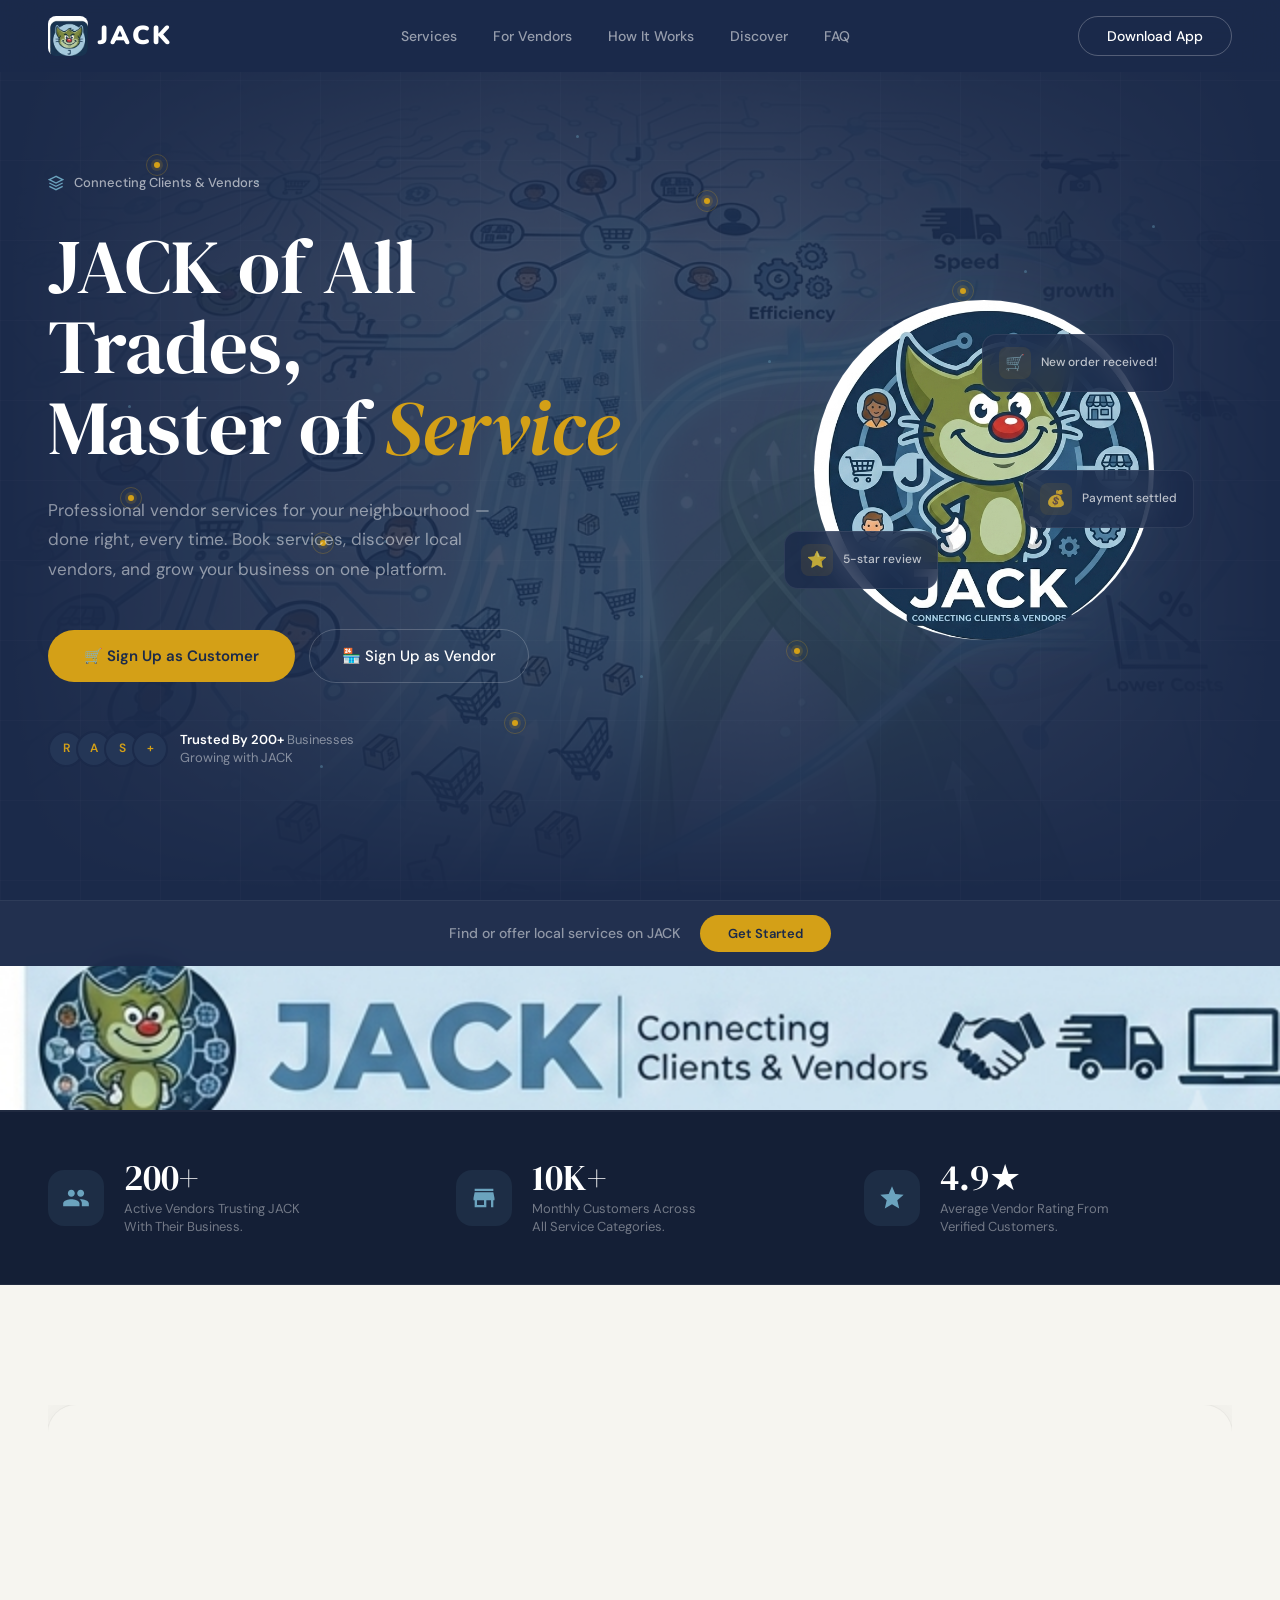
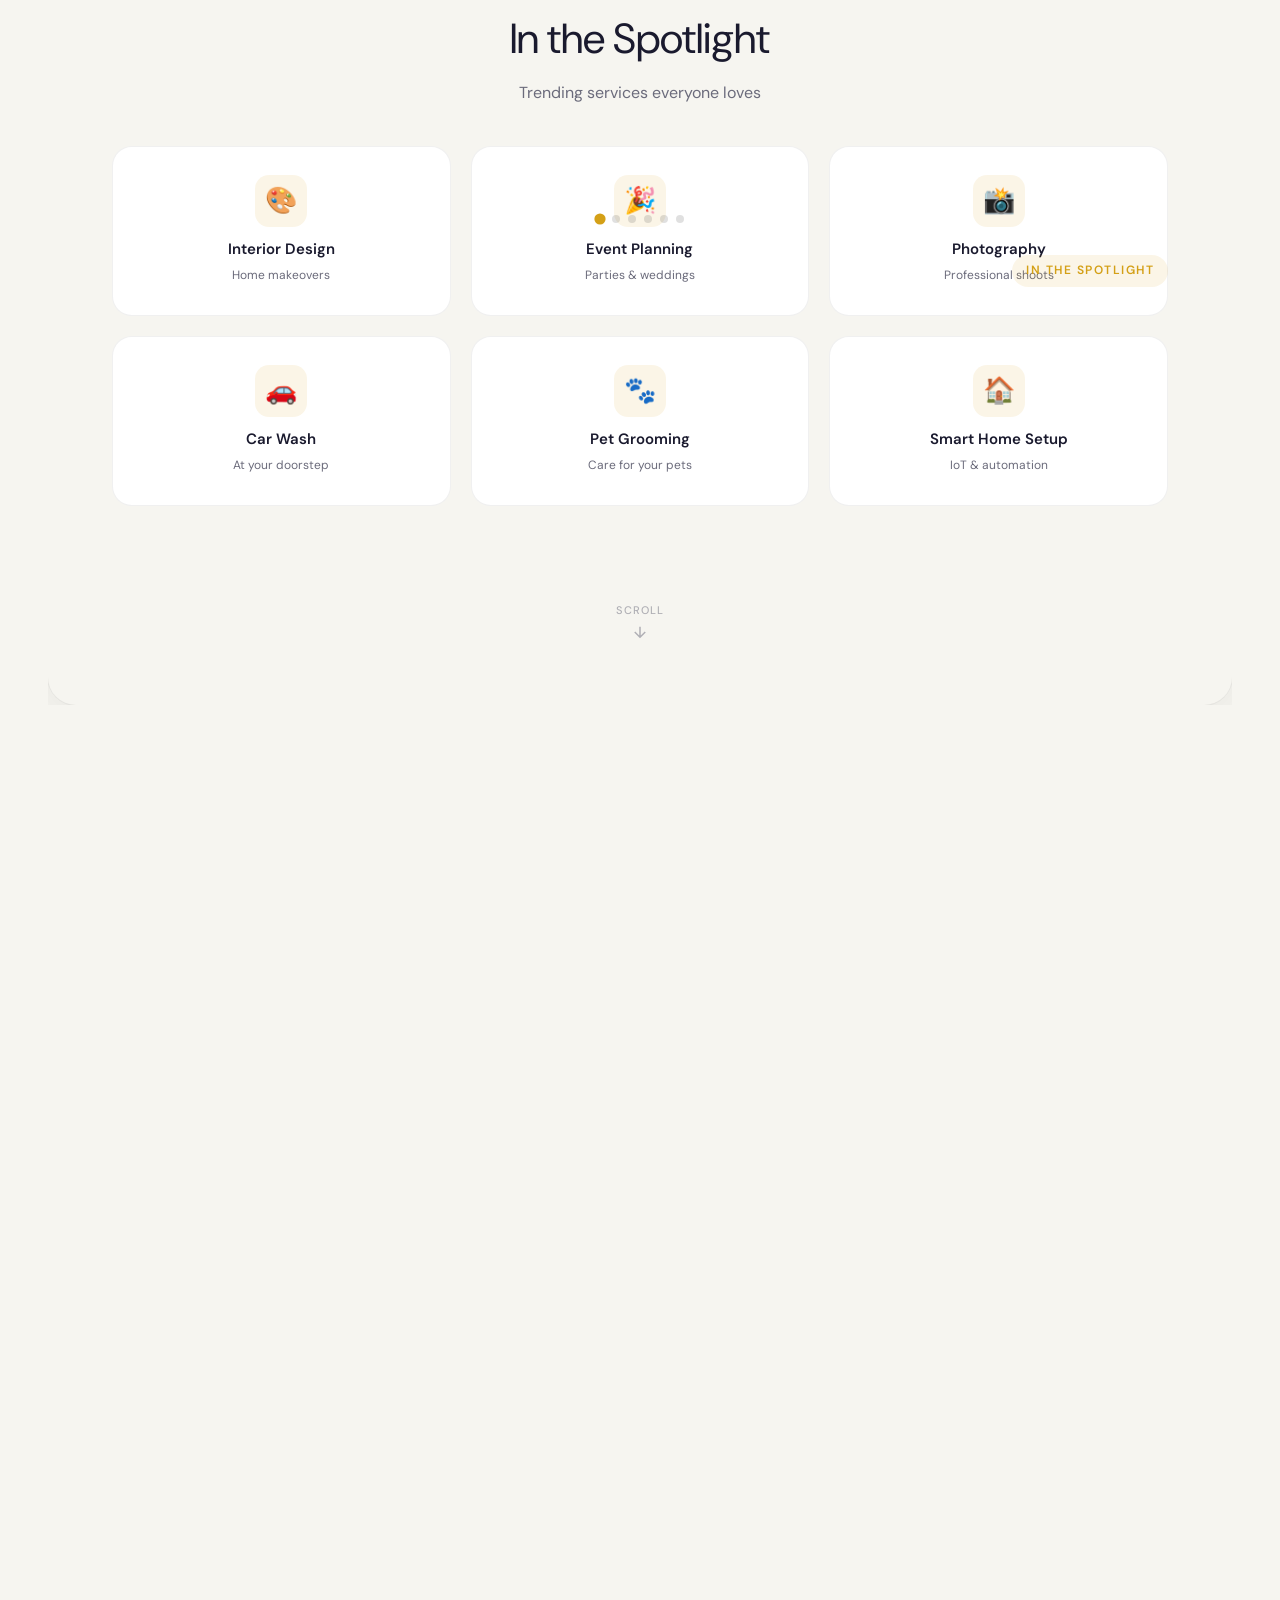
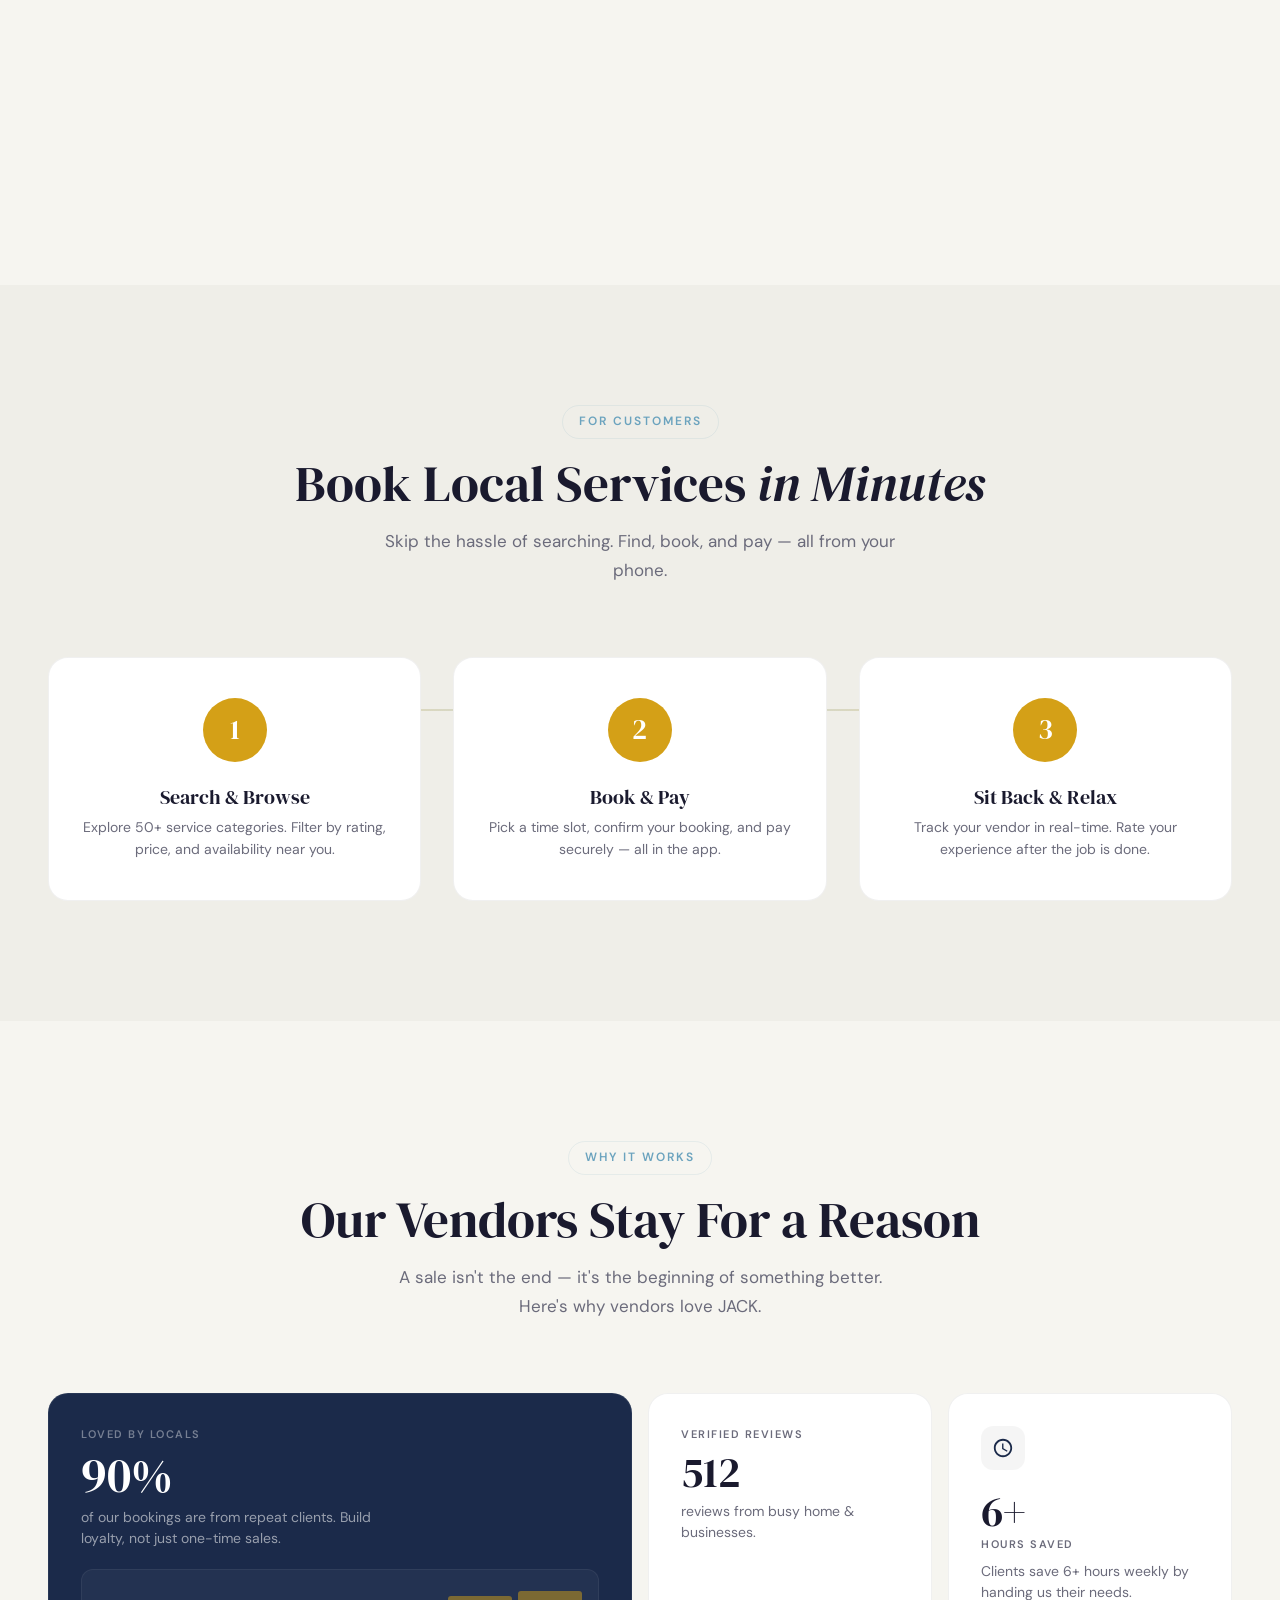
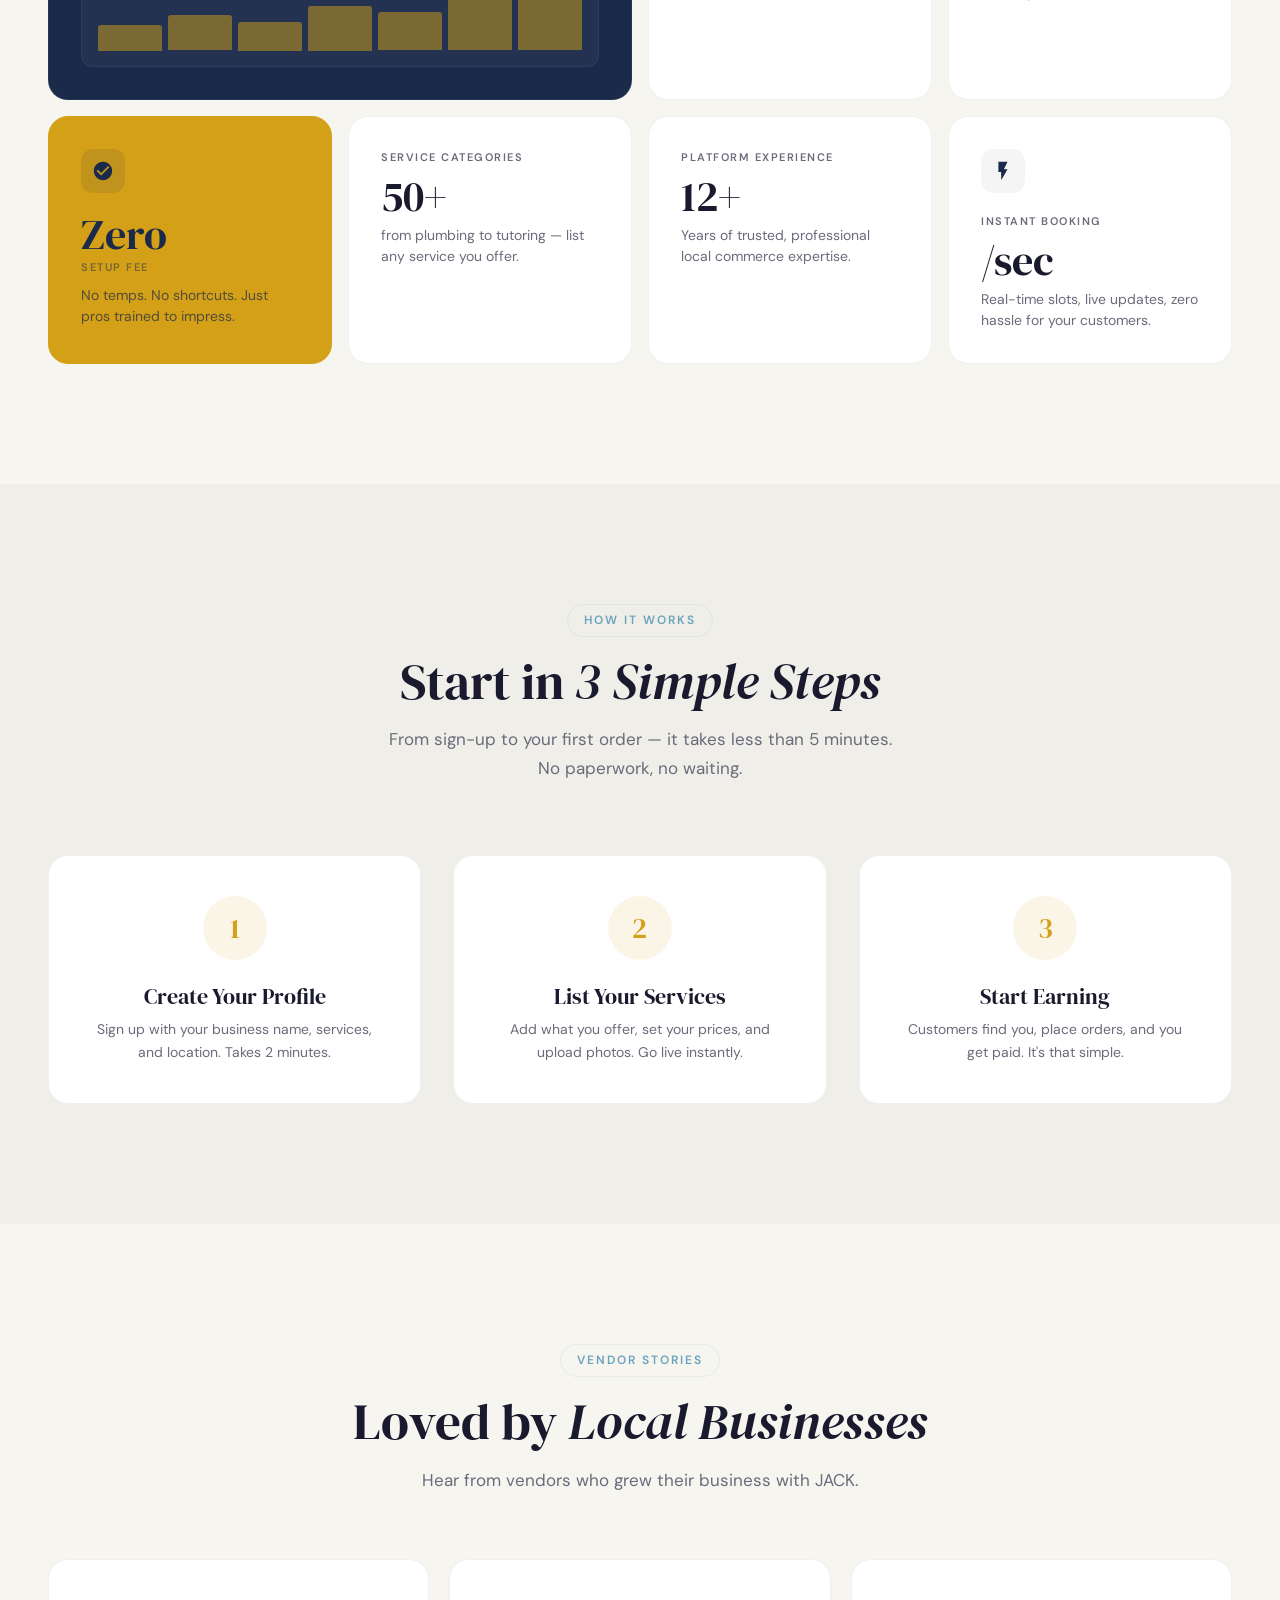
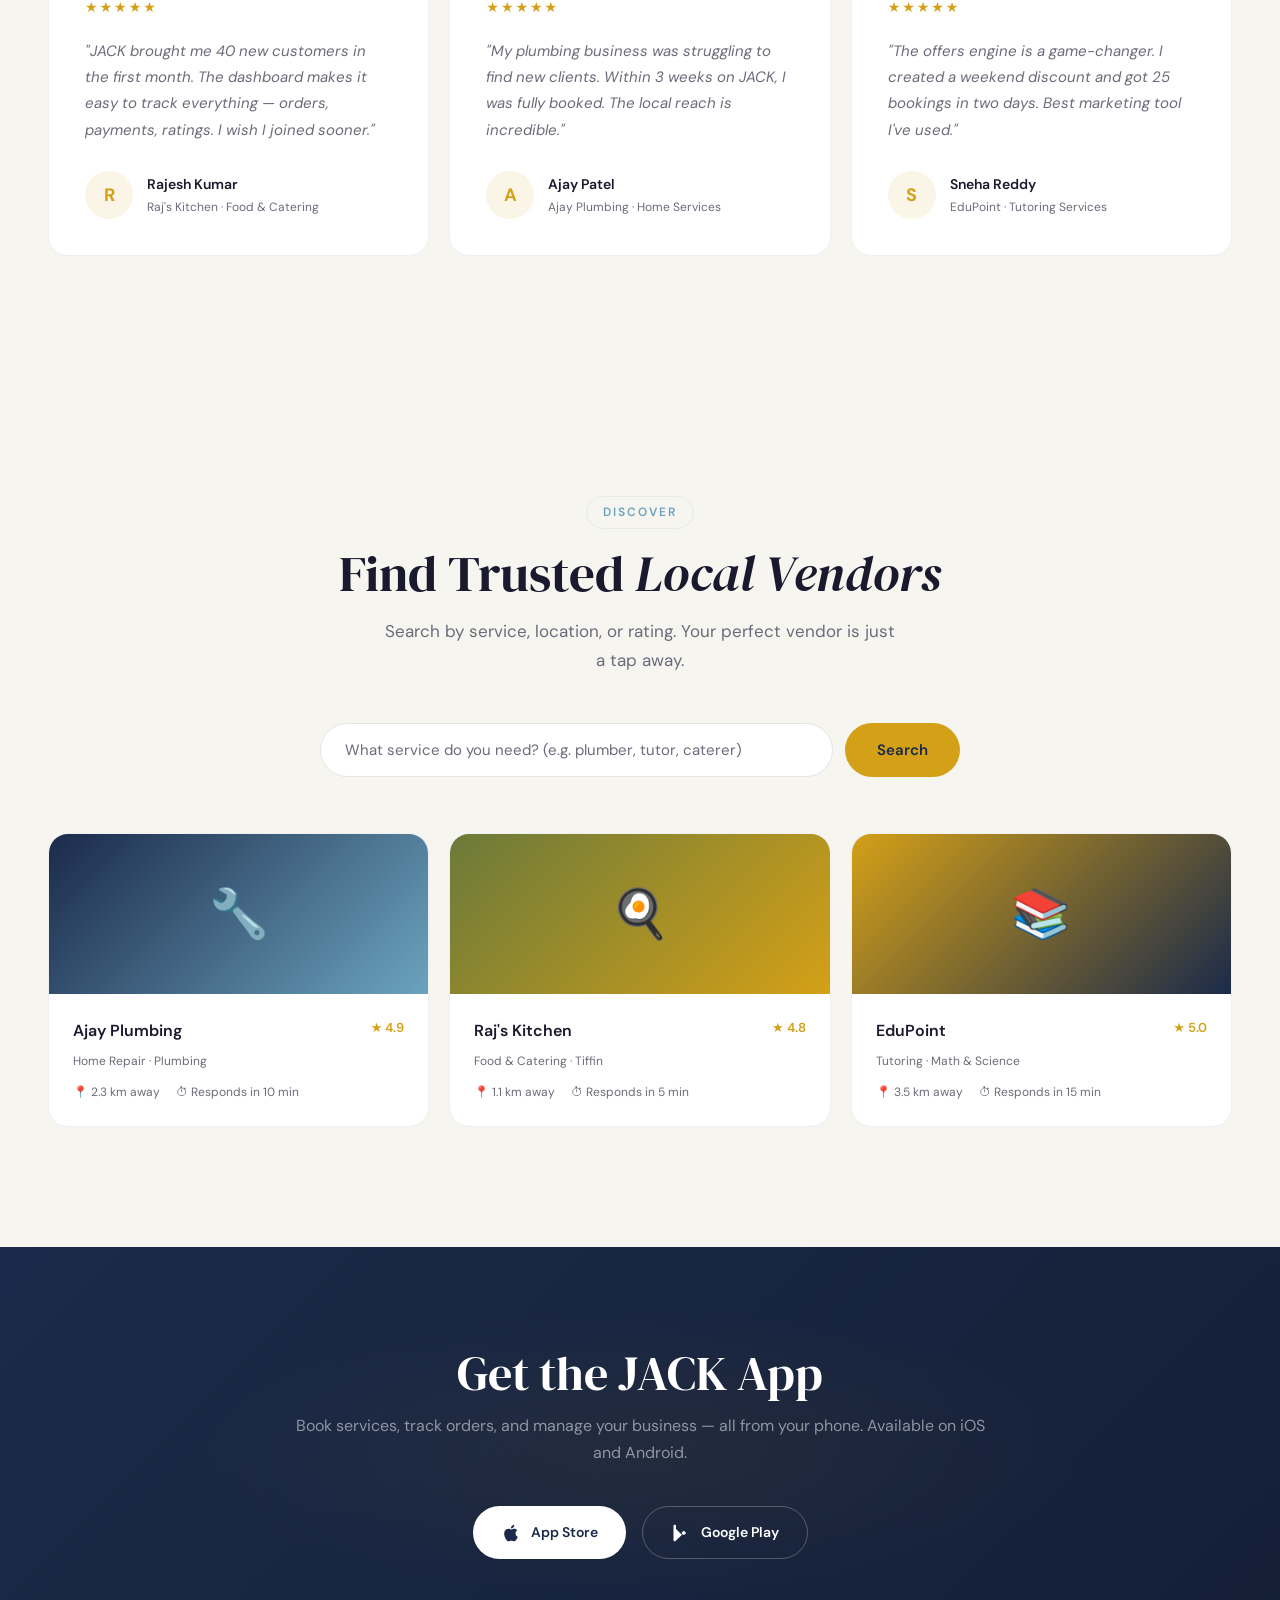
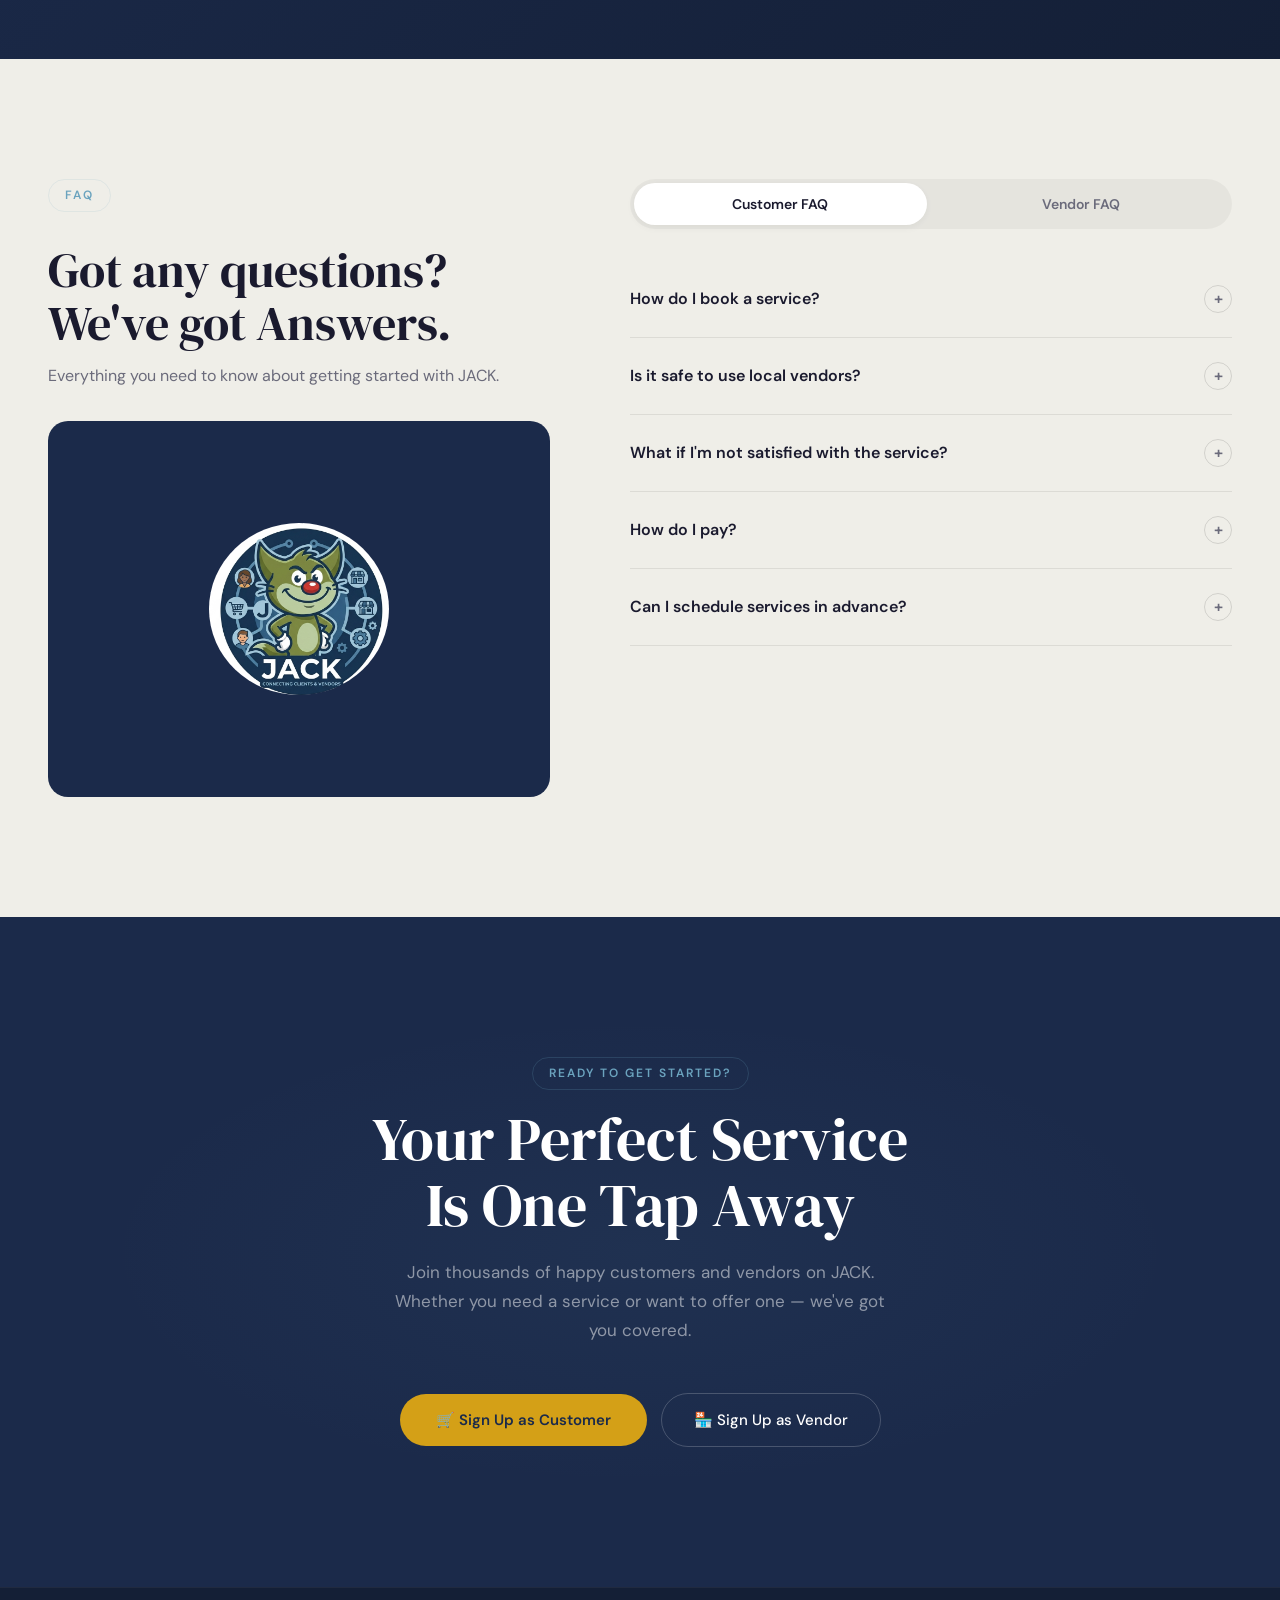
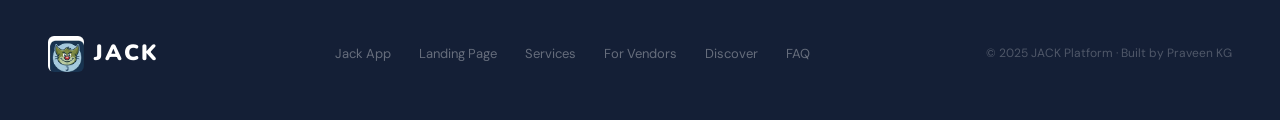
==== index.html @ 80b2006c "Services: inset card look with rounded corners and side margins - Sticky container inset with 64px s" ====
<!DOCTYPE html>
<html lang="en">
<head>
<meta charset="UTF-8">
<meta name="viewport" content="width=device-width, initial-scale=1.0">
<title>JACK — Connecting Clients & Vendors</title>
<link rel="icon" type="image/png" href="logo.png">
<meta name="description" content="Find trusted local vendors or grow your business on JACK. 50+ service categories, instant booking, and daily payouts — all from one platform.">
<link rel="preconnect" href="https://fonts.googleapis.com">
<link rel="preconnect" href="https://fonts.gstatic.com" crossorigin>
<link href="https://fonts.googleapis.com/css2?family=DM+Serif+Display:ital@0;1&family=DM+Sans:ital,wght@0,400;0,500;0,600;0,700&family=Nunito:wght@700;800;900&display=swap" rel="stylesheet">
<style>
*,*::before,*::after{margin:0;padding:0;box-sizing:border-box}

:root{
  --navy:#1B2A4A;--navy-light:#243656;--navy-dark:#141f36;
  --accent:#d4a017;--accent-hover:#c49312;--accent-dim:rgba(212,160,23,.1);
  --sky:#6BA3BE;--sky-dim:rgba(107,163,190,.12);
  --olive:#6b7a3a;
  --light:#f6f5f0;--light2:#efeee8;
  --text:#1a1a2e;--text-light:#6b6b7b;--text-white:#f0ede6;
  --white:#ffffff;
  --radius:20px;--radius-sm:12px;--radius-xs:8px;
}

html{scroll-behavior:smooth}

body{
  background:var(--light);color:var(--text);
  font-family:'DM Sans',system-ui,sans-serif;
  line-height:1.6;-webkit-font-smoothing:antialiased;
  overflow-x:hidden;
}

h1,h2,h3,h4{font-family:'DM Serif Display',serif;font-weight:400;line-height:1.1}

a{color:inherit;text-decoration:none}

/* ── NAV ── */
nav{
  position:fixed;top:0;left:0;right:0;z-index:100;height:72px;
  display:flex;align-items:center;justify-content:space-between;
  padding:0 48px;
  background:rgba(27,42,74,.95);backdrop-filter:blur(20px);
  transition:background .3s;
}

.nav-logo{
  display:flex;align-items:center;gap:10px;
}
.nav-logo img{height:40px;width:auto;border-radius:8px}
.nav-logo-text{
  font-family:'Nunito',sans-serif;font-size:26px;font-weight:900;
  color:var(--white);letter-spacing:2px;
}

.nav-links{display:flex;gap:36px;align-items:center}
.nav-links a{font-size:14px;font-weight:500;color:rgba(255,255,255,.55);transition:color .2s}
.nav-links a:hover{color:var(--white)}

.nav-cta{
  background:transparent;color:var(--white);font-family:'DM Sans',sans-serif;
  font-size:14px;font-weight:500;padding:10px 28px;
  border:1.5px solid rgba(255,255,255,.25);border-radius:999px;cursor:pointer;
  transition:border-color .2s,color .2s;
}
.nav-cta:hover{border-color:var(--white)}

/* ── HERO ── */
.hero{
  min-height:100vh;display:flex;align-items:center;
  padding:140px 48px 100px;position:relative;overflow:hidden;
  background:var(--navy);
}

.hero-bg{
  position:absolute;inset:0;
  background:url('background.png') center/cover no-repeat;
  opacity:.18;
  animation:heroZoom 20s ease-in-out infinite alternate;
}

.hero-bg::after{
  content:'';position:absolute;inset:0;
  background:
    linear-gradient(180deg,var(--navy) 0%,transparent 30%,transparent 70%,var(--navy) 100%),
    linear-gradient(90deg,var(--navy) 0%,transparent 40%,transparent 60%,var(--navy) 100%);
}

.hero-grid{
  position:absolute;inset:0;
  background-image:
    linear-gradient(rgba(255,255,255,.015) 1px,transparent 1px),
    linear-gradient(90deg,rgba(255,255,255,.015) 1px,transparent 1px);
  background-size:80px 80px;pointer-events:none;
}

/* live activity */
.hero-live{position:absolute;inset:0;pointer-events:none;z-index:1;overflow:hidden}

.live-dot{
  position:absolute;width:6px;height:6px;border-radius:50%;
  background:var(--accent);
  box-shadow:0 0 0 3px rgba(212,160,23,.15),0 0 12px rgba(212,160,23,.3);
  animation:pulseDot 3s ease-in-out infinite;
}
.live-dot::after{
  content:'';position:absolute;inset:-8px;border-radius:50%;
  border:1px solid rgba(212,160,23,.25);
  animation:rippleDot 2.5s ease-out infinite;
}
.ld1{top:18%;left:12%;animation-delay:0s}
.ld2{top:32%;left:75%;animation-delay:.6s}
.ld3{top:60%;left:25%;animation-delay:1.2s}
.ld4{top:45%;left:88%;animation-delay:1.8s}
.ld5{top:72%;left:62%;animation-delay:.3s}
.ld6{top:22%;left:55%;animation-delay:1.5s}
.ld7{top:80%;left:40%;animation-delay:.9s}
.ld8{top:55%;left:10%;animation-delay:2.1s}

/* glowing circuit lines */
.circuit-line{
  position:absolute;
  height:2px;
  background:linear-gradient(90deg,transparent,var(--sky),transparent);
  opacity:0;
  animation:circuitPulse 4s ease-in-out infinite;
}
.cl1{top:25%;left:5%;width:120px;animation-delay:0s;transform:rotate(15deg)}
.cl2{top:50%;left:15%;width:180px;animation-delay:1s;transform:rotate(-8deg)}
.cl3{top:70%;left:8%;width:100px;animation-delay:2s;transform:rotate(5deg)}
.cl4{top:35%;right:10%;width:150px;animation-delay:1.5s;transform:rotate(-12deg)}
.cl5{top:65%;right:5%;width:130px;animation-delay:2.5s;transform:rotate(10deg)}
.cl6{top:80%;right:15%;width:110px;animation-delay:0.5s;transform:rotate(-5deg)}

/* floating particles */
.particle{
  position:absolute;width:3px;height:3px;border-radius:50%;
  background:rgba(107,163,190,.4);
  animation:floatParticle 8s ease-in-out infinite;
}
.pp1{top:20%;left:20%;animation-delay:0s}
.pp2{top:40%;left:60%;animation-delay:1s}
.pp3{top:60%;left:30%;animation-delay:2s}
.pp4{top:30%;left:80%;animation-delay:3s}
.pp5{top:75%;left:50%;animation-delay:4s}
.pp6{top:15%;left:45%;animation-delay:1.5s}
.pp7{top:55%;left:70%;animation-delay:2.5s}
.pp8{top:85%;left:25%;animation-delay:3.5s}
.pp9{top:45%;left:10%;animation-delay:0.5s}
.pp10{top:25%;left:90%;animation-delay:4.5s}

.hero-inner{
  max-width:1280px;margin:0 auto;width:100%;
  display:grid;grid-template-columns:1.1fr .9fr;gap:80px;align-items:center;
  position:relative;z-index:2;
}

.hero-badge{
  display:inline-flex;align-items:center;gap:10px;
  font-size:13px;font-weight:500;color:rgba(255,255,255,.6);
  margin-bottom:32px;
  opacity:0;transform:translateY(16px);
  animation:fadeUp .5s .15s forwards;
}
.hero-badge svg{width:16px;height:16px;color:var(--sky)}

.hero-title{
  font-size:clamp(48px,6vw,80px);font-weight:400;
  line-height:1.05;color:var(--white);
  opacity:0;transform:translateY(24px);
  animation:fadeUp .6s .3s forwards;
}
.hero-title em{font-style:italic;color:var(--accent)}

.hero-sub{
  font-size:17px;color:rgba(255,255,255,.5);max-width:460px;
  margin-top:28px;line-height:1.75;
  opacity:0;transform:translateY(20px);
  animation:fadeUp .5s .5s forwards;
}

.hero-actions{
  display:flex;gap:14px;margin-top:44px;align-items:center;flex-wrap:wrap;
  opacity:0;transform:translateY(16px);
  animation:fadeUp .5s .65s forwards;
}

.btn-primary{
  background:var(--accent);color:var(--navy);font-family:'DM Sans',sans-serif;
  font-size:15px;font-weight:600;padding:16px 36px;
  border:none;border-radius:999px;cursor:pointer;
  transition:background .2s,transform .15s,box-shadow .2s;
}
.btn-primary:hover{background:var(--accent-hover);transform:translateY(-2px);box-shadow:0 8px 32px rgba(212,160,23,.3)}

.btn-secondary{
  background:transparent;color:var(--white);font-family:'DM Sans',sans-serif;
  font-size:15px;font-weight:500;padding:16px 32px;
  border:1.5px solid rgba(255,255,255,.2);border-radius:999px;cursor:pointer;
  transition:border-color .2s;
}
.btn-secondary:hover{border-color:rgba(255,255,255,.5)}

.hero-trust{
  display:flex;align-items:center;gap:12px;margin-top:48px;
  opacity:0;animation:fadeUp .5s .8s forwards;
}
.hero-trust-avatars{display:flex}
.hero-trust-avatar{
  width:36px;height:36px;border-radius:50%;
  background:var(--navy-light);border:2px solid var(--navy);
  display:flex;align-items:center;justify-content:center;
  font-size:12px;font-weight:600;color:var(--accent);
  margin-left:-8px;
}
.hero-trust-avatar:first-child{margin-left:0}
.hero-trust-text{font-size:13px;color:rgba(255,255,255,.45);line-height:1.4}
.hero-trust-text strong{color:var(--white);font-weight:600}

/* hero right — mascot */
.hero-visual{position:relative;display:flex;justify-content:center}

.mascot-wrap{
  position:relative;
  opacity:0;transform:translateX(32px) scale(.96);
  animation:fadeRight .7s .4s forwards;
}

.mascot-badge{
  width:340px;height:340px;border-radius:50%;
  overflow:hidden;
  display:flex;align-items:center;justify-content:center;
  position:relative;
  box-shadow:0 0 80px rgba(107,163,190,.1),0 0 0 1px rgba(255,255,255,.03);
}
.mascot-badge img{width:100%;height:100%;object-fit:cover}

.mascot-badge::before{
  content:'';position:absolute;inset:-16px;border-radius:50%;
  border:1px solid rgba(107,163,190,.1);
}
.mascot-badge::after{
  content:'';position:absolute;inset:-32px;border-radius:50%;
  border:1px solid rgba(107,163,190,.05);
}

.mascot-float{
  position:absolute;
  background:rgba(27,42,74,.8);backdrop-filter:blur(12px);
  border:1px solid rgba(255,255,255,.08);border-radius:14px;
  padding:12px 16px;display:flex;align-items:center;gap:10px;
  font-size:12px;font-weight:500;color:rgba(255,255,255,.7);
  white-space:nowrap;
  animation:floatBadge 4s ease-in-out infinite;
}
.mascot-float .mf-icon{
  width:32px;height:32px;border-radius:8px;
  background:var(--accent-dim);display:flex;align-items:center;justify-content:center;
  font-size:16px;flex-shrink:0;
}
.mf1{top:10%;right:-20px;animation-delay:0s}
.mf2{bottom:15%;left:-30px;animation-delay:1.5s}
.mf3{top:50%;right:-40px;animation-delay:3s}

/* ── STATS BAR ── */
.stats-bar{
  background:var(--navy-dark);border-top:1px solid rgba(255,255,255,.05);
  border-bottom:1px solid rgba(255,255,255,.05);
  padding:48px 48px;
}
.stats-bar-inner{
  max-width:1280px;margin:0 auto;
  display:grid;grid-template-columns:repeat(3,1fr);gap:40px;
}
.stats-item{display:flex;align-items:center;gap:20px}
.stats-icon{
  width:56px;height:56px;border-radius:16px;
  background:rgba(107,163,190,.1);
  display:flex;align-items:center;justify-content:center;
  flex-shrink:0;
}
.stats-icon svg{width:28px;height:28px;fill:var(--sky)}
.stats-val{font-family:'DM Serif Display',serif;font-size:36px;color:var(--white);line-height:1}
.stats-lbl{font-size:13px;color:rgba(255,255,255,.4);margin-top:4px;max-width:180px;line-height:1.4}

/* ── SECTIONS ── */
section{padding:120px 48px}

.section-eyebrow{
  display:inline-block;
  font-size:12px;font-weight:600;color:var(--sky);
  text-transform:uppercase;letter-spacing:2px;margin-bottom:16px;
  padding:6px 16px;border:1px solid var(--sky-dim);border-radius:999px;
}
.section-title{font-size:clamp(36px,4vw,52px);color:var(--text)}
.section-sub{font-size:17px;color:var(--text-light);max-width:520px;margin-top:16px;line-height:1.7}

/* ── BENTO GRID ── */
.bento-section{background:var(--light)}
.bento{max-width:1280px;margin:0 auto}
.bento-header{text-align:center;margin-bottom:72px}
.bento-header .section-sub{margin:16px auto 0}

.bento-grid{
  display:grid;
  grid-template-columns:repeat(4,1fr);
  grid-template-rows:auto auto;
  gap:16px;
}

.bento-cell{
  background:var(--white);border:1px solid rgba(0,0,0,.06);
  border-radius:var(--radius);padding:32px;
  position:relative;overflow:hidden;
  transition:border-color .3s,transform .2s,box-shadow .3s;
}
.bento-cell:hover{transform:translateY(-3px);box-shadow:0 12px 40px rgba(0,0,0,.06)}

.bento-cell.wide{grid-column:span 2}

.bento-cell.navy{
  background:var(--navy);border-color:rgba(255,255,255,.06);
  color:var(--white);
}
.bento-cell.navy .bento-lbl{color:rgba(255,255,255,.4)}
.bento-cell.navy .bento-desc{color:rgba(255,255,255,.55)}

.bento-cell.accent{
  background:var(--accent);border-color:var(--accent);
  color:var(--navy);
}
.bento-cell.accent .bento-lbl{color:rgba(27,42,74,.5)}
.bento-cell.accent .bento-desc{color:rgba(27,42,74,.7)}

.bento-cell.sky{
  background:var(--sky-dim);border-color:rgba(107,163,190,.2);
}

.bento-icon{
  width:44px;height:44px;border-radius:12px;
  background:rgba(0,0,0,.04);display:flex;align-items:center;justify-content:center;
  margin-bottom:20px;
}
.bento-icon svg{width:22px;height:22px;fill:var(--navy)}
.bento-cell.navy .bento-icon{background:rgba(255,255,255,.08)}
.bento-cell.navy .bento-icon svg{fill:var(--sky)}
.bento-cell.accent .bento-icon{background:rgba(27,42,74,.1)}
.bento-cell.accent .bento-icon svg{fill:var(--navy)}

.bento-lbl{font-size:11px;font-weight:600;text-transform:uppercase;letter-spacing:1.5px;color:var(--text-light);margin-bottom:8px}
.bento-val{font-family:'DM Serif Display',serif;font-size:42px;line-height:1;margin-bottom:4px}
.bento-cell.wide .bento-val{font-size:48px}
.bento-desc{font-size:14px;color:var(--text-light);line-height:1.5;margin-top:8px}
.bento-cell.wide .bento-desc{max-width:320px}

.bento-visual{
  margin-top:20px;background:rgba(0,0,0,.03);border-radius:var(--radius-sm);
  padding:16px;border:1px solid rgba(0,0,0,.04);
}
.bento-cell.navy .bento-visual{background:rgba(255,255,255,.04);border-color:rgba(255,255,255,.06)}

.bento-mini-bars{display:flex;align-items:flex-end;gap:6px;height:64px}
.bento-bar{flex:1;border-radius:3px 3px 0 0;background:var(--sky);opacity:.5;animation:barGrow .6s ease-out forwards;transform-origin:bottom}
.bento-cell.navy .bento-bar{background:var(--accent)}

.bento-mini-list{display:flex;flex-direction:column;gap:6px}
.bento-mini-item{
  display:flex;align-items:center;gap:8px;font-size:12px;
  padding:8px 10px;background:rgba(0,0,0,.02);border-radius:var(--radius-xs);
}
.bento-cell.navy .bento-mini-item{background:rgba(255,255,255,.04)}
.bento-mini-dot{width:6px;height:6px;border-radius:50%;background:var(--accent);flex-shrink:0}
.bento-mini-text{flex:1;color:var(--text-light)}
.bento-cell.navy .bento-mini-text{color:rgba(255,255,255,.45)}
.bento-mini-val{font-weight:600;color:var(--text)}
.bento-cell.navy .bento-mini-val{color:var(--white)}

/* ── HOW IT WORKS ── */
.how-section{background:var(--light2)}
.how{max-width:1280px;margin:0 auto}
.how-header{text-align:center;margin-bottom:72px}
.how-header .section-sub{margin:16px auto 0}

.steps{display:grid;grid-template-columns:repeat(3,1fr);gap:32px}
.step{
  background:var(--white);border:1px solid rgba(0,0,0,.06);
  border-radius:var(--radius);padding:40px 32px;text-align:center;
  transition:transform .2s,box-shadow .3s;
}
.step:hover{transform:translateY(-3px);box-shadow:0 12px 40px rgba(0,0,0,.06)}

.step-num{
  width:64px;height:64px;border-radius:50%;
  background:var(--accent-dim);
  display:flex;align-items:center;justify-content:center;
  font-family:'DM Serif Display',serif;font-size:28px;color:var(--accent);
  margin:0 auto 24px;
  transition:background .3s,color .3s;
}
.step:hover .step-num{background:var(--accent);color:var(--white)}

.step h3{font-size:22px;margin-bottom:10px;color:var(--text)}
.step p{font-size:14px;color:var(--text-light);max-width:280px;margin:0 auto;line-height:1.6}

/* ── TESTIMONIALS ── */
.test-section{background:var(--light)}
.testimonials{max-width:1280px;margin:0 auto}
.test-header{text-align:center;margin-bottom:64px}
.test-header .section-sub{margin:16px auto 0}

.test-grid{display:grid;grid-template-columns:repeat(3,1fr);gap:20px}

.test-card{
  background:var(--white);border:1px solid rgba(0,0,0,.06);
  border-radius:var(--radius);padding:36px;
  display:flex;flex-direction:column;
  transition:border-color .3s,transform .2s,box-shadow .3s;
}
.test-card:hover{transform:translateY(-3px);box-shadow:0 12px 40px rgba(0,0,0,.06)}

.test-stars{color:var(--accent);font-size:14px;letter-spacing:2px;margin-bottom:20px}

.test-quote{
  font-size:15px;line-height:1.75;color:var(--text-light);
  flex:1;margin-bottom:28px;font-style:italic;
}

.test-author{display:flex;align-items:center;gap:14px}
.test-avatar{
  width:48px;height:48px;border-radius:50%;
  background:var(--accent-dim);display:flex;align-items:center;justify-content:center;
  font-size:18px;font-weight:700;color:var(--accent);flex-shrink:0;
}
.test-name{font-size:14px;font-weight:600;color:var(--text)}
.test-role{font-size:12px;color:var(--text-light);margin-top:2px}

/* ── FAQ ── */
.faq-section{background:var(--light2)}
.faq-inner{
  max-width:1280px;margin:0 auto;
  display:grid;grid-template-columns:1fr 1.2fr;gap:80px;align-items:start;
}

.faq-left{position:sticky;top:120px}
.faq-left h2{font-size:clamp(36px,4vw,48px);color:var(--text);margin-top:16px;margin-bottom:12px}
.faq-left p{font-size:16px;color:var(--text-light);line-height:1.7}

.faq-image{
  width:100%;aspect-ratio:4/3;border-radius:var(--radius);overflow:hidden;
  background:var(--navy);margin-top:32px;
  display:flex;align-items:center;justify-content:center;
}
.faq-mascot-mini{opacity:.15}

.faq-right{display:flex;flex-direction:column}

.faq-item{
  border-bottom:1px solid rgba(0,0,0,.08);
}
.faq-q{
  width:100%;display:flex;align-items:center;justify-content:space-between;
  padding:24px 0;background:none;border:none;cursor:pointer;
  font-family:'DM Sans',sans-serif;font-size:16px;font-weight:600;
  color:var(--text);text-align:left;
  transition:color .2s;
}
.faq-q:hover{color:var(--accent)}
.faq-q .icon{
  width:28px;height:28px;border-radius:50%;border:1px solid rgba(0,0,0,.12);
  display:flex;align-items:center;justify-content:center;
  font-size:16px;flex-shrink:0;transition:transform .3s,border-color .3s,color .3s;
  color:var(--text-light);
}
.faq-item.open .faq-q .icon{transform:rotate(45deg);border-color:var(--accent);color:var(--accent)}

.faq-a{
  max-height:0;overflow:hidden;transition:max-height .35s ease,padding .35s;
}
.faq-item.open .faq-a{max-height:200px;padding-bottom:24px}
.faq-a p{font-size:15px;color:var(--text-light);line-height:1.7}

/* ── FINAL CTA ── */
.final-cta{
  background:var(--navy);padding:140px 48px;text-align:center;
  position:relative;overflow:hidden;
}
.final-cta::before{
  content:'';position:absolute;inset:0;
  background:radial-gradient(ellipse 60% 50% at center,rgba(107,163,190,.06),transparent 70%);
  pointer-events:none;
}
.final-cta .section-eyebrow{color:var(--sky);border-color:rgba(107,163,190,.2)}
.final-cta .section-title{color:var(--white);font-size:clamp(40px,5vw,60px);margin-bottom:20px}
.final-cta .section-sub{color:rgba(255,255,255,.5);margin:0 auto 48px;text-align:center}

/* ── STICKY CTA ── */
.sticky-cta{
  position:fixed;bottom:0;left:0;right:0;z-index:99;
  background:rgba(27,42,74,.97);backdrop-filter:blur(16px);
  border-top:1px solid rgba(255,255,255,.06);
  padding:14px 48px;
  display:flex;align-items:center;justify-content:center;gap:20px;
  transform:translateY(100%);transition:transform .3s;
}
.sticky-cta.visible{transform:translateY(0)}
.sticky-cta-text{font-size:14px;color:rgba(255,255,255,.5);font-weight:500}
.sticky-cta .btn-primary{padding:10px 28px;font-size:13px}

/* ── FOOTER ── */
footer{
  background:var(--navy-dark);border-top:1px solid rgba(255,255,255,.05);
  padding:48px 48px;
}
.footer-inner{
  max-width:1280px;margin:0 auto;
  display:flex;justify-content:space-between;align-items:center;flex-wrap:wrap;gap:16px;
}
.footer-logo{display:flex;align-items:center;gap:10px}
.footer-logo img{height:36px;width:auto;border-radius:6px}
.footer-logo-text{font-family:'Nunito',sans-serif;font-size:22px;font-weight:900;color:var(--white);letter-spacing:2px}
.footer-links{display:flex;gap:28px}
.footer-links a{font-size:13px;color:rgba(255,255,255,.35);transition:color .2s}
.footer-links a:hover{color:var(--white)}
.footer-copy{font-size:12px;color:rgba(255,255,255,.25)}

/* ── ANIMATIONS ── */
@keyframes fadeUp{to{opacity:1;transform:translateY(0)}}
@keyframes fadeRight{to{opacity:1;transform:translateX(0) scale(1)}}
@keyframes barGrow{from{transform:scaleY(0)}to{transform:scaleY(1)}}
@keyframes pulseDot{
  0%,100%{opacity:.4;transform:scale(1)}
  50%{opacity:1;transform:scale(1.4)}
}
@keyframes rippleDot{
  0%{transform:scale(1);opacity:.6}
  100%{transform:scale(2.5);opacity:0}
}
@keyframes floatBadge{
  0%,100%{transform:translateY(0)}
  50%{transform:translateY(-8px)}
}
@keyframes heroZoom{
  0%{transform:scale(1) translate(0,0)}
  100%{transform:scale(1.08) translate(-1%,-1%)}
}
@keyframes circuitPulse{
  0%,100%{opacity:0;transform:scaleX(0.3)}
  50%{opacity:.5;transform:scaleX(1)}
}
@keyframes floatParticle{
  0%,100%{transform:translate(0,0);opacity:.3}
  25%{transform:translate(15px,-20px);opacity:.6}
  50%{transform:translate(-10px,-35px);opacity:.4}
  75%{transform:translate(20px,-15px);opacity:.5}
}

.reveal{opacity:0;transform:translateY(32px);transition:opacity .6s ease,transform .6s ease}
.reveal.visible{opacity:1;transform:translateY(0)}
.reveal-delay-1{transition-delay:.1s}
.reveal-delay-2{transition-delay:.2s}
.reveal-delay-3{transition-delay:.3s}
.reveal-delay-4{transition-delay:.35s}

/* ── SERVICE PANELS (embedded scroll) ── */
.services-scroll-wrap{
  position:relative;height:600vh;
}
.services-scroll-sticky{
  position:sticky;top:0;height:100vh;
  display:flex;align-items:center;justify-content:center;
  overflow:hidden;
  padding:24px 64px;
}
.services-scroll-sticky::before{
  content:'';position:absolute;inset:0;
  background:var(--light);border-radius:28px;
  box-shadow:0 8px 60px rgba(0,0,0,.08),0 0 0 1px rgba(0,0,0,.04);
  z-index:0;
}
.services-scroll-inner{
  max-width:1200px;width:100%;text-align:center;
  position:relative;z-index:1;
}

/* panel category label — floats top-right */
.services-scroll-label{
  position:absolute;top:0;right:0;
  font-size:12px;font-weight:600;text-transform:uppercase;letter-spacing:1.5px;
  padding:6px 14px;border-radius:999px;z-index:5;
  background:var(--accent-dim);color:var(--accent);
  transition:opacity .4s;
}

/* panels — stacked on top of each other, fade swap */
.services-panel{
  position:absolute;inset:0;
  display:flex;flex-direction:column;align-items:center;justify-content:center;
  opacity:0;visibility:hidden;
  transition:opacity .5s ease,visibility .5s ease;
  text-align:center;
}
.services-panel.active{opacity:1;visibility:visible}

.panel-title{font-size:clamp(28px,3.5vw,42px);color:var(--text);margin-bottom:8px}
.panel-subtitle{font-size:16px;color:var(--text-light);margin-bottom:40px;max-width:520px}

.panel-cards{display:grid;grid-template-columns:repeat(3,1fr);gap:20px;width:100%}
.panel-card{
  background:var(--white);border:1px solid rgba(0,0,0,.06);
  border-radius:var(--radius);padding:28px 20px;text-align:center;
  transition:transform .2s,box-shadow .3s,border-color .3s;cursor:pointer;
}
.panel-card:hover{transform:translateY(-4px);box-shadow:0 12px 40px rgba(0,0,0,.06);border-color:var(--accent)}
.panel-card-icon{
  width:52px;height:52px;border-radius:14px;
  background:var(--accent-dim);display:flex;align-items:center;justify-content:center;
  margin:0 auto 14px;font-size:26px;
}
.panel-card h4{font-family:'DM Sans',sans-serif;font-size:15px;font-weight:600;color:var(--text);margin-bottom:4px}
.panel-card span{font-size:12px;color:var(--text-light)}

/* progress bar */
.services-progress{
  position:absolute;bottom:32px;left:50%;transform:translateX(-50%);
  display:flex;gap:8px;align-items:center;z-index:5;
}
.services-progress-dot{
  width:8px;height:8px;border-radius:50%;border:none;
  background:rgba(0,0,0,.12);cursor:pointer;
  transition:background .3s,transform .3s;
}
.services-progress-dot.active{background:var(--accent);transform:scale(1.4)}

/* scroll hint arrow */
.services-scroll-arrow{
  position:absolute;bottom:64px;left:50%;transform:translateX(-50%);
  display:flex;flex-direction:column;align-items:center;gap:4px;
  color:var(--text-light);font-size:11px;font-weight:500;letter-spacing:1px;
  opacity:.5;transition:opacity .4s;z-index:5;
}
.services-scroll-arrow.hidden{opacity:0;pointer-events:none}
.services-scroll-arrow svg{width:18px;height:18px}

/* ── HOW IT WORKS — CUSTOMERS ── */
.how-customer-section{background:var(--light2)}
.how-customer{max-width:1280px;margin:0 auto}
.how-customer-header{text-align:center;margin-bottom:72px}
.how-customer-header .section-sub{margin:16px auto 0}

.customer-steps{display:grid;grid-template-columns:repeat(3,1fr);gap:32px;position:relative}
.customer-steps::before{
  content:'';position:absolute;top:52px;left:calc(16.67% + 16px);right:calc(16.67% + 16px);
  height:2px;background:linear-gradient(90deg,var(--accent),var(--sky),var(--accent));
  opacity:.3;
}
.customer-step{
  text-align:center;position:relative;
  background:var(--white);border:1px solid rgba(0,0,0,.06);
  border-radius:var(--radius);padding:40px 28px;
  transition:transform .2s,box-shadow .3s;
}
.customer-step:hover{transform:translateY(-3px);box-shadow:0 12px 40px rgba(0,0,0,.06)}
.cs-num{
  width:64px;height:64px;border-radius:50%;
  background:var(--accent);color:var(--white);
  display:flex;align-items:center;justify-content:center;
  font-family:'DM Serif Display',serif;font-size:28px;
  margin:0 auto 24px;position:relative;z-index:1;
  transition:transform .3s;
}
.customer-step:hover .cs-num{transform:scale(1.1)}
.customer-step h3{font-size:20px;margin-bottom:8px;color:var(--text)}
.customer-step p{font-size:14px;color:var(--text-light);line-height:1.6}

/* ── VENDOR DISCOVERY ── */
.discover-section{background:var(--light)}
.discover{max-width:1280px;margin:0 auto}
.discover-header{text-align:center;margin-bottom:48px}
.discover-header .section-sub{margin:16px auto 0}

.discover-search{
  max-width:640px;margin:0 auto 56px;
  display:flex;gap:12px;
}
.discover-search input{
  flex:1;padding:16px 24px;
  border:1.5px solid rgba(0,0,0,.1);border-radius:999px;
  font-family:'DM Sans',sans-serif;font-size:15px;
  background:var(--white);color:var(--text);
  outline:none;transition:border-color .2s;
}
.discover-search input:focus{border-color:var(--accent)}
.discover-search input::placeholder{color:var(--text-light)}
.discover-search button{
  background:var(--accent);color:var(--navy);
  font-family:'DM Sans',sans-serif;font-size:15px;font-weight:600;
  padding:16px 32px;border:none;border-radius:999px;cursor:pointer;
  transition:background .2s,transform .15s;white-space:nowrap;
}
.discover-search button:hover{background:var(--accent-hover);transform:translateY(-1px)}

.vendor-grid{display:grid;grid-template-columns:repeat(3,1fr);gap:20px}
.vendor-card{
  background:var(--white);border:1px solid rgba(0,0,0,.06);
  border-radius:var(--radius);overflow:hidden;
  transition:transform .2s,box-shadow .3s;
}
.vendor-card:hover{transform:translateY(-4px);box-shadow:0 12px 40px rgba(0,0,0,.08)}
.vendor-img{
  height:160px;
  background:linear-gradient(135deg,var(--navy),var(--sky));
  display:flex;align-items:center;justify-content:center;
  font-size:48px;
}
.vendor-body{padding:24px}
.vendor-top{display:flex;justify-content:space-between;align-items:start;margin-bottom:8px}
.vendor-name{font-family:'DM Sans',sans-serif;font-size:16px;font-weight:600;color:var(--text)}
.vendor-rating{font-size:13px;color:var(--accent);font-weight:600}
.vendor-cat{font-size:12px;color:var(--text-light);margin-bottom:12px}
.vendor-meta{display:flex;gap:16px;font-size:12px;color:var(--text-light)}
.vendor-meta span{display:flex;align-items:center;gap:4px}

/* ── DOWNLOAD APP ── */
.download-section{
  background:linear-gradient(135deg,var(--navy),var(--navy-dark));
  padding:100px 48px;text-align:center;position:relative;overflow:hidden;
}
.download-section::before{
  content:'';position:absolute;inset:0;
  background:radial-gradient(ellipse 50% 50% at 50% 50%,rgba(212,160,23,.06),transparent 70%);
  pointer-events:none;
}
.download-inner{max-width:720px;margin:0 auto;position:relative;z-index:2}
.download-inner h2{font-size:clamp(32px,4vw,48px);color:var(--white);margin-bottom:12px}
.download-inner p{font-size:16px;color:rgba(255,255,255,.5);margin-bottom:40px;line-height:1.7}
.download-btns{display:flex;gap:16px;justify-content:center;flex-wrap:wrap}
.download-btn{
  display:inline-flex;align-items:center;gap:10px;
  padding:14px 28px;border-radius:999px;
  font-family:'DM Sans',sans-serif;font-size:14px;font-weight:600;
  text-decoration:none;transition:transform .15s,box-shadow .2s;
}
.download-btn:hover{transform:translateY(-2px);box-shadow:0 8px 24px rgba(0,0,0,.3)}
.download-btn.appstore{background:var(--white);color:var(--navy)}
.download-btn.playstore{background:transparent;color:var(--white);border:1.5px solid rgba(255,255,255,.25)}
.download-btn.playstore:hover{border-color:rgba(255,255,255,.5)}

/* ── FAQ TABS ── */
.faq-tabs{
  display:flex;gap:8px;margin-bottom:32px;
  background:rgba(0,0,0,.04);border-radius:999px;padding:4px;
}
.faq-tab{
  flex:1;padding:12px 24px;border-radius:999px;border:none;
  font-family:'DM Sans',sans-serif;font-size:14px;font-weight:600;
  cursor:pointer;transition:all .2s;
  background:transparent;color:var(--text-light);
}
.faq-tab.active{background:var(--white);color:var(--text);box-shadow:0 2px 8px rgba(0,0,0,.06)}
.faq-tab:hover:not(.active){color:var(--text)}
.faq-panel{display:none}
.faq-panel.active{display:flex;flex-direction:column}

.reveal-delay-5{transition-delay:.4s}

/* ── RESPONSIVE ── */
@media(max-width:1024px){
  .hero-inner{grid-template-columns:1fr;gap:56px}
  .hero-visual{order:-1}
  .bento-grid{grid-template-columns:repeat(2,1fr)}
  .bento-cell.wide{grid-column:span 2}
  .faq-inner{grid-template-columns:1fr;gap:48px}
  .faq-left{position:static}
  .mascot-badge{width:260px;height:260px}
  .panel-cards{grid-template-columns:repeat(2,1fr)}
  .services-scroll-wrap{height:600vh}
  .services-scroll-sticky{padding:20px 40px}
}

@media(max-width:768px){
  nav{padding:0 24px}
  .nav-links{display:none}
  .hero{padding:120px 24px 80px}
  section{padding:80px 24px}
  .stats-bar{padding:40px 24px}
  .stats-bar-inner{grid-template-columns:1fr;gap:24px}
  .bento-grid{grid-template-columns:1fr}
  .bento-cell.wide{grid-column:span 1}
  .steps{grid-template-columns:1fr}
  .customer-steps{grid-template-columns:1fr}
  .customer-steps::before{display:none}
  .services-scroll-wrap{height:auto}
  .services-scroll-sticky{position:relative;height:auto;padding:16px}
  .services-scroll-sticky::before{border-radius:16px}
  .services-panel{position:relative;opacity:1;visibility:visible;min-height:auto;padding:60px 0}
  .panel-cards{grid-template-columns:1fr}
  .services-progress,.services-scroll-arrow{display:none}
  .vendor-grid{grid-template-columns:1fr}
  .discover-search{flex-direction:column}
  .download-btns{flex-direction:column;align-items:center}
  .faq-tabs{flex-direction:row}
  .test-grid{grid-template-columns:1fr}
  .final-cta{padding:100px 24px}
  .sticky-cta-text{display:none}
  footer{padding:40px 24px}
  .footer-inner{flex-direction:column;text-align:center}
  .live-dot{opacity:.3}
  .mascot-float{display:none}
  .mascot-badge{width:200px;height:200px}
  .circuit-line,.particle{display:none}
}

@media(max-width:480px){
  .hero-title{font-size:36px}
  .bento-val{font-size:36px}
  .mascot-badge{width:160px;height:160px}
}
</style>
</head>
<body>

<!-- NAV -->
<nav>
  <a href="#" class="nav-logo"><img src="logo.png" alt="JACK"><span class="nav-logo-text">JACK</span></a>
  <div class="nav-links">
    <a href="#services">Services</a>
    <a href="#benefits">For Vendors</a>
    <a href="#how">How It Works</a>
    <a href="#discover">Discover</a>
    <a href="#faq">FAQ</a>
  </div>
  <button class="nav-cta">Download App</button>
</nav>

<!-- HERO -->
<section class="hero">
  <div class="hero-bg"></div>
  <div class="hero-grid"></div>
  <div class="hero-live">
    <div class="live-dot ld1"></div>
    <div class="live-dot ld2"></div>
    <div class="live-dot ld3"></div>
    <div class="live-dot ld4"></div>
    <div class="live-dot ld5"></div>
    <div class="live-dot ld6"></div>
    <div class="live-dot ld7"></div>
    <div class="live-dot ld8"></div>
    <!-- Circuit lines -->
    <div class="circuit-line cl1"></div>
    <div class="circuit-line cl2"></div>
    <div class="circuit-line cl3"></div>
    <div class="circuit-line cl4"></div>
    <div class="circuit-line cl5"></div>
    <div class="circuit-line cl6"></div>
    <!-- Floating particles -->
    <div class="particle pp1"></div>
    <div class="particle pp2"></div>
    <div class="particle pp3"></div>
    <div class="particle pp4"></div>
    <div class="particle pp5"></div>
    <div class="particle pp6"></div>
    <div class="particle pp7"></div>
    <div class="particle pp8"></div>
    <div class="particle pp9"></div>
    <div class="particle pp10"></div>
  </div>
  <div class="hero-inner">
    <div class="hero-left">
      <div class="hero-badge">
        <svg viewBox="0 0 24 24" fill="none" stroke="currentColor" stroke-width="2"><path d="M12 2L2 7l10 5 10-5-10-5z"/><path d="M2 17l10 5 10-5"/><path d="M2 12l10 5 10-5"/></svg>
        Connecting Clients & Vendors
      </div>
      <h1 class="hero-title">JACK of All Trades,<br>Master of <em>Service</em></h1>
      <p class="hero-sub">Professional vendor services for your neighbourhood — done right, every time. Book services, discover local vendors, and grow your business on one platform.</p>
      <div class="hero-actions">
        <button class="btn-primary">🛒 Sign Up as Customer</button>
        <button class="btn-secondary">🏪 Sign Up as Vendor</button>
      </div>
      <div class="hero-trust">
        <div class="hero-trust-avatars">
          <div class="hero-trust-avatar">R</div>
          <div class="hero-trust-avatar">A</div>
          <div class="hero-trust-avatar">S</div>
          <div class="hero-trust-avatar">+</div>
        </div>
        <div class="hero-trust-text"><strong>Trusted By 200+</strong> Businesses<br>Growing with JACK</div>
      </div>
    </div>
    <div class="hero-visual">
      <div class="mascot-wrap">
        <div class="mascot-badge">
          <img src="imagee.png" alt="JACK — Connecting Clients & Vendors">
        </div>
        <!-- Floating badges -->
        <div class="mascot-float mf1">
          <div class="mf-icon">🛒</div>
          <span>New order received!</span>
        </div>
        <div class="mascot-float mf2">
          <div class="mf-icon">⭐</div>
          <span>5-star review</span>
        </div>
        <div class="mascot-float mf3">
          <div class="mf-icon">💰</div>
          <span>Payment settled</span>
        </div>
      </div>
    </div>
  </div>
</section>

<!-- BANNER -->
<div style="background:var(--navy-dark);padding:0;text-align:center;border-bottom:1px solid rgba(255,255,255,.05)">
  <img src="banner.png" alt="JACK — Connecting Clients & Vendors" style="width:100%;max-width:1280px;height:auto;display:block">
</div>

<!-- STATS BAR -->
<div class="stats-bar">
  <div class="stats-bar-inner">
    <div class="stats-item reveal">
      <div class="stats-icon">
        <!-- Users icon -->
        <svg viewBox="0 0 24 24"><path d="M16 11c1.66 0 2.99-1.34 2.99-3S17.66 5 16 5c-1.66 0-3 1.34-3 3s1.34 3 3 3zm-8 0c1.66 0 2.99-1.34 2.99-3S9.66 5 8 5C6.34 5 5 6.34 5 8s1.34 3 3 3zm0 2c-2.33 0-7 1.17-7 3.5V19h14v-2.5c0-2.33-4.67-3.5-7-3.5zm8 0c-.29 0-.62.02-.97.05 1.16.84 1.97 1.97 1.97 3.45V19h6v-2.5c0-2.33-4.67-3.5-7-3.5z"/></svg>
      </div>
      <div>
        <div class="stats-val" data-target="200">0</div>
        <div class="stats-lbl">Active Vendors Trusting JACK With Their Business.</div>
      </div>
    </div>
    <div class="stats-item reveal reveal-delay-1">
      <div class="stats-icon">
        <!-- Storefront icon -->
        <svg viewBox="0 0 24 24"><path d="M20 4H4v2h16V4zm1 10v-2l-1-5H4l-1 5v2h1v6h10v-6h4v6h2v-6h1zm-9 4H6v-4h6v4z"/></svg>
      </div>
      <div>
        <div class="stats-val" data-target="10000">0</div>
        <div class="stats-lbl">Monthly Customers Across All Service Categories.</div>
      </div>
    </div>
    <div class="stats-item reveal reveal-delay-2">
      <div class="stats-icon">
        <!-- Star icon -->
        <svg viewBox="0 0 24 24"><path d="M12 17.27L18.18 21l-1.64-7.03L22 9.24l-7.19-.61L12 2 9.19 8.63 2 9.24l5.46 4.73L5.82 21z"/></svg>
      </div>
      <div>
        <div class="stats-val">4.9★</div>
        <div class="stats-lbl">Average Vendor Rating From Verified Customers.</div>
      </div>
    </div>
  </div>
</div>

<!-- SERVICE PANELS (embedded scroll) -->
<section id="services" class="services-scroll-wrap">
  <div class="services-scroll-sticky">
    <div class="services-scroll-inner">

      <div class="services-scroll-label" id="scrollLabel">In the Spotlight</div>

      <!-- Panel 1 -->
      <div class="services-panel active" data-label="In the Spotlight">
        <div class="panel-title">In the Spotlight</div>
        <div class="panel-subtitle">Trending services everyone loves</div>
        <div class="panel-cards">
          <div class="panel-card"><div class="panel-card-icon">🎨</div><h4>Interior Design</h4><span>Home makeovers</span></div>
          <div class="panel-card"><div class="panel-card-icon">🎉</div><h4>Event Planning</h4><span>Parties & weddings</span></div>
          <div class="panel-card"><div class="panel-card-icon">📸</div><h4>Photography</h4><span>Professional shoots</span></div>
          <div class="panel-card"><div class="panel-card-icon">🚗</div><h4>Car Wash</h4><span>At your doorstep</span></div>
          <div class="panel-card"><div class="panel-card-icon">🐾</div><h4>Pet Grooming</h4><span>Care for your pets</span></div>
          <div class="panel-card"><div class="panel-card-icon">🏠</div><h4>Smart Home Setup</h4><span>IoT & automation</span></div>
        </div>
      </div>

      <!-- Panel 2 -->
      <div class="services-panel" data-label="New Services">
        <div class="panel-title">New Services</div>
        <div class="panel-subtitle">Fresh arrivals that just landed on JACK</div>
        <div class="panel-cards">
          <div class="panel-card"><div class="panel-card-icon">🛩️</div><h4>Drone Photography</h4><span>Aerial shots</span></div>
          <div class="panel-card"><div class="panel-card-icon">⚡</div><h4>EV Charging</h4><span>On-demand power</span></div>
          <div class="panel-card"><div class="panel-card-icon">🎬</div><h4>Home Theatre</h4><span>Setup & install</span></div>
          <div class="panel-card"><div class="panel-card-icon">📋</div><h4>Virtual Assistant</h4><span>Remote support</span></div>
          <div class="panel-card"><div class="panel-card-icon">🤖</div><h4>AI Tutoring</h4><span>Smart learning</span></div>
          <div class="panel-card"><div class="panel-card-icon">🚲</div><h4>Bike Rental</h4><span>Short-term rides</span></div>
        </div>
      </div>

      <!-- Panel 3 -->
      <div class="services-panel" data-label="Most Booked">
        <div class="panel-title">Most Booked</div>
        <div class="panel-subtitle">Customer favourites, booked again and again</div>
        <div class="panel-cards">
          <div class="panel-card"><div class="panel-card-icon">🔧</div><h4>Plumbing</h4><span>Leaks & installs</span></div>
          <div class="panel-card"><div class="panel-card-icon">💡</div><h4>Electrical Repair</h4><span>Wiring & fixes</span></div>
          <div class="panel-card"><div class="panel-card-icon">❄️</div><h4>AC Service</h4><span>Service & repair</span></div>
          <div class="panel-card"><div class="panel-card-icon">🍲</div><h4>Catering</h4><span>Events & tiffin</span></div>
          <div class="panel-card"><div class="panel-card-icon">📖</div><h4>Tutoring</h4><span>All subjects</span></div>
          <div class="panel-card"><div class="panel-card-icon">💇</div><h4>Salon at Home</h4><span>Beauty services</span></div>
        </div>
      </div>

      <!-- Panel 4 -->
      <div class="services-panel" data-label="Salon Services">
        <div class="panel-title">Salon Services</div>
        <div class="panel-subtitle">Professional beauty & grooming at your doorstep</div>
        <div class="panel-cards">
          <div class="panel-card"><div class="panel-card-icon">✂️</div><h4>Hair Styling</h4><span>Cuts & colour</span></div>
          <div class="panel-card"><div class="panel-card-icon">🧖</div><h4>Facial & Skincare</h4><span>Glow treatments</span></div>
          <div class="panel-card"><div class="panel-card-icon">👰</div><h4>Bridal Makeup</h4><span>Special occasions</span></div>
          <div class="panel-card"><div class="panel-card-icon">💆</div><h4>Waxing</h4><span>Full body care</span></div>
          <div class="panel-card"><div class="panel-card-icon">💅</div><h4>Manicure & Pedicure</h4><span>Nail care</span></div>
          <div class="panel-card"><div class="panel-card-icon">🧔</div><h4>Beard Grooming</h4><span>Shaves & trims</span></div>
        </div>
      </div>

      <!-- Panel 5 -->
      <div class="services-panel" data-label="Appliance Repair">
        <div class="panel-title">Appliance Repair</div>
        <div class="panel-subtitle">Expert fixes for all major home appliances</div>
        <div class="panel-cards">
          <div class="panel-card"><div class="panel-card-icon">🧺</div><h4>Washing Machine</h4><span>All brands</span></div>
          <div class="panel-card"><div class="panel-card-icon">🧊</div><h4>Refrigerator</h4><span>Frost & gas</span></div>
          <div class="panel-card"><div class="panel-card-icon">📡</div><h4>Microwave</h4><span>All models</span></div>
          <div class="panel-card"><div class="panel-card-icon">📺</div><h4>TV Repair</h4><span>LED & smart</span></div>
          <div class="panel-card"><div class="panel-card-icon">💧</div><h4>Water Purifier</h4><span>Filter change</span></div>
          <div class="panel-card"><div class="panel-card-icon">🌬️</div><h4>Split AC</h4><span>Install & service</span></div>
        </div>
      </div>

      <!-- Panel 6 -->
      <div class="services-panel" data-label="Home Repair">
        <div class="panel-title">Home Repair & Installation</div>
        <div class="panel-subtitle">Professional services from trusted experts</div>
        <div class="panel-cards">
          <div class="panel-card"><div class="panel-card-icon">🔩</div><h4>Plumbing Install</h4><span>Pipes & fixtures</span></div>
          <div class="panel-card"><div class="panel-card-icon">⚡</div><h4>Electrical Wiring</h4><span>New connections</span></div>
          <div class="panel-card"><div class="panel-card-icon">🪚</div><h4>Carpentry</h4><span>Furniture & wood</span></div>
          <div class="panel-card"><div class="panel-card-icon">🖌️</div><h4>Paint Work</h4><span>Interior & exterior</span></div>
          <div class="panel-card"><div class="panel-card-icon">🍳</div><h4>Modular Kitchen</h4><span>Custom designs</span></div>
          <div class="panel-card"><div class="panel-card-icon">🐜</div><h4>Pest Control</h4><span>Home & office</span></div>
        </div>
      </div>

      <!-- Progress dots -->
      <div class="services-progress">
        <button class="services-progress-dot active" data-idx="0"></button>
        <button class="services-progress-dot" data-idx="1"></button>
        <button class="services-progress-dot" data-idx="2"></button>
        <button class="services-progress-dot" data-idx="3"></button>
        <button class="services-progress-dot" data-idx="4"></button>
        <button class="services-progress-dot" data-idx="5"></button>
      </div>

    </div>

    <!-- Scroll hint -->
    <div class="services-scroll-arrow" id="scrollArrow">
      <span>SCROLL</span>
      <svg viewBox="0 0 24 24" fill="none" stroke="currentColor" stroke-width="2"><path d="M12 5v14M5 12l7 7 7-7"/></svg>
    </div>
  </div>
</section>

<!-- HOW IT WORKS — CUSTOMERS -->
<section class="how-customer-section">
  <div class="how-customer">
    <div class="how-customer-header reveal">
      <div class="section-eyebrow">For Customers</div>
      <h2 class="section-title">Book Local Services <em>in Minutes</em></h2>
      <p class="section-sub">Skip the hassle of searching. Find, book, and pay — all from your phone.</p>
    </div>
    <div class="customer-steps">
      <div class="customer-step reveal">
        <div class="cs-num">1</div>
        <h3>Search & Browse</h3>
        <p>Explore 50+ service categories. Filter by rating, price, and availability near you.</p>
      </div>
      <div class="customer-step reveal reveal-delay-1">
        <div class="cs-num">2</div>
        <h3>Book & Pay</h3>
        <p>Pick a time slot, confirm your booking, and pay securely — all in the app.</p>
      </div>
      <div class="customer-step reveal reveal-delay-2">
        <div class="cs-num">3</div>
        <h3>Sit Back & Relax</h3>
        <p>Track your vendor in real-time. Rate your experience after the job is done.</p>
      </div>
    </div>
  </div>
</section>

<!-- BENTO: WHY JACK -->
<section id="benefits" class="bento-section">
  <div class="bento">
    <div class="bento-header reveal">
      <div class="section-eyebrow">Why It Works</div>
      <h2 class="section-title">Our Vendors Stay For a Reason</h2>
      <p class="section-sub">A sale isn't the end — it's the beginning of something better. Here's why vendors love JACK.</p>
    </div>
    <div class="bento-grid">
      <!-- Large stat card -->
      <div class="bento-cell wide navy reveal">
        <div class="bento-lbl">Loved By Locals</div>
        <div class="bento-val">90%</div>
        <div class="bento-desc">of our bookings are from repeat clients. Build loyalty, not just one-time sales.</div>
        <div class="bento-visual">
          <div class="bento-mini-bars">
            <div class="bento-bar" style="height:40%"></div>
            <div class="bento-bar" style="height:55%"></div>
            <div class="bento-bar" style="height:45%"></div>
            <div class="bento-bar" style="height:70%"></div>
            <div class="bento-bar" style="height:60%"></div>
            <div class="bento-bar" style="height:85%"></div>
            <div class="bento-bar" style="height:92%"></div>
          </div>
        </div>
      </div>

      <!-- Verified reviews -->
      <div class="bento-cell reveal reveal-delay-1">
        <div class="bento-lbl">Verified Reviews</div>
        <div class="bento-val">512</div>
        <div class="bento-desc">reviews from busy home & businesses.</div>
      </div>

      <!-- Hours saved -->
      <div class="bento-cell reveal reveal-delay-2">
        <div class="bento-icon">
          <svg viewBox="0 0 24 24" fill="#1B2A4A"><path d="M11.99 2C6.47 2 2 6.48 2 12s4.47 10 9.99 10C17.52 22 22 17.52 22 12S17.52 2 11.99 2zM12 20c-4.42 0-8-3.58-8-8s3.58-8 8-8 8 3.58 8 8-3.58 8-8 8zm.5-13H11v6l5.25 3.15.75-1.23-4.5-2.67z"/></svg>
        </div>
        <div class="bento-val">6+</div>
        <div class="bento-lbl">Hours Saved</div>
        <div class="bento-desc">Clients save 6+ hours weekly by handing us their needs.</div>
      </div>

      <!-- Accent: Zero fee -->
      <div class="bento-cell accent reveal reveal-delay-1">
        <div class="bento-icon">
          <svg viewBox="0 0 24 24" fill="#1B2A4A"><path d="M12 2C6.48 2 2 6.48 2 12s4.48 10 10 10 10-4.48 10-10S17.52 2 12 2zm-2 15l-5-5 1.41-1.41L10 14.17l7.59-7.59L19 8l-9 9z"/></svg>
        </div>
        <div class="bento-val">Zero</div>
        <div class="bento-lbl">Setup Fee</div>
        <div class="bento-desc">No temps. No shortcuts. Just pros trained to impress.</div>
      </div>

      <!-- 50+ service types -->
      <div class="bento-cell reveal reveal-delay-2">
        <div class="bento-lbl">Service Categories</div>
        <div class="bento-val">50+</div>
        <div class="bento-desc">from plumbing to tutoring — list any service you offer.</div>
      </div>

      <!-- 12+ years -->
      <div class="bento-cell reveal reveal-delay-3">
        <div class="bento-lbl">Platform Experience</div>
        <div class="bento-val">12+</div>
        <div class="bento-desc">Years of trusted, professional local commerce expertise.</div>
      </div>

      <!-- Quick setup -->
      <div class="bento-cell reveal reveal-delay-4">
        <div class="bento-icon">
          <svg viewBox="0 0 24 24" fill="#1B2A4A"><path d="M7 2v11h3v9l7-12h-4l4-8z"/></svg>
        </div>
        <div class="bento-lbl">Instant Booking</div>
        <div class="bento-val">/sec</div>
        <div class="bento-desc">Real-time slots, live updates, zero hassle for your customers.</div>
      </div>
    </div>
  </div>
</section>

<!-- HOW IT WORKS -->
<section id="how" class="how-section">
  <div class="how">
    <div class="how-header reveal">
      <div class="section-eyebrow">How It Works</div>
      <h2 class="section-title">Start in <em>3 Simple Steps</em></h2>
      <p class="section-sub">From sign-up to your first order — it takes less than 5 minutes. No paperwork, no waiting.</p>
    </div>
    <div class="steps">
      <div class="step reveal">
        <div class="step-num">1</div>
        <h3>Create Your Profile</h3>
        <p>Sign up with your business name, services, and location. Takes 2 minutes.</p>
      </div>
      <div class="step reveal reveal-delay-1">
        <div class="step-num">2</div>
        <h3>List Your Services</h3>
        <p>Add what you offer, set your prices, and upload photos. Go live instantly.</p>
      </div>
      <div class="step reveal reveal-delay-2">
        <div class="step-num">3</div>
        <h3>Start Earning</h3>
        <p>Customers find you, place orders, and you get paid. It's that simple.</p>
      </div>
    </div>
  </div>
</section>

<!-- TESTIMONIALS -->
<section id="testimonials" class="test-section">
  <div class="testimonials">
    <div class="test-header reveal">
      <div class="section-eyebrow">Vendor Stories</div>
      <h2 class="section-title">Loved by <em>Local Businesses</em></h2>
      <p class="section-sub">Hear from vendors who grew their business with JACK.</p>
    </div>
    <div class="test-grid">
      <div class="test-card reveal">
        <div class="test-stars">★★★★★</div>
        <p class="test-quote">"JACK brought me 40 new customers in the first month. The dashboard makes it easy to track everything — orders, payments, ratings. I wish I joined sooner."</p>
        <div class="test-author">
          <div class="test-avatar">R</div>
          <div>
            <div class="test-name">Rajesh Kumar</div>
            <div class="test-role">Raj's Kitchen · Food & Catering</div>
          </div>
        </div>
      </div>
      <div class="test-card reveal reveal-delay-1">
        <div class="test-stars">★★★★★</div>
        <p class="test-quote">"My plumbing business was struggling to find new clients. Within 3 weeks on JACK, I was fully booked. The local reach is incredible."</p>
        <div class="test-author">
          <div class="test-avatar">A</div>
          <div>
            <div class="test-name">Ajay Patel</div>
            <div class="test-role">Ajay Plumbing · Home Services</div>
          </div>
        </div>
      </div>
      <div class="test-card reveal reveal-delay-2">
        <div class="test-stars">★★★★★</div>
        <p class="test-quote">"The offers engine is a game-changer. I created a weekend discount and got 25 bookings in two days. Best marketing tool I've used."</p>
        <div class="test-author">
          <div class="test-avatar">S</div>
          <div>
            <div class="test-name">Sneha Reddy</div>
            <div class="test-role">EduPoint · Tutoring Services</div>
          </div>
        </div>
      </div>
    </div>
  </div>
</section>

<!-- VENDOR DISCOVERY -->
<section id="discover" class="discover-section">
  <div class="discover">
    <div class="discover-header reveal">
      <div class="section-eyebrow">Discover</div>
      <h2 class="section-title">Find Trusted <em>Local Vendors</em></h2>
      <p class="section-sub">Search by service, location, or rating. Your perfect vendor is just a tap away.</p>
    </div>
    <div class="discover-search reveal">
      <input type="text" placeholder="What service do you need? (e.g. plumber, tutor, caterer)">
      <button>Search</button>
    </div>
    <div class="vendor-grid">
      <div class="vendor-card reveal">
        <div class="vendor-img" style="background:linear-gradient(135deg,#1B2A4A,#6BA3BE)">🔧</div>
        <div class="vendor-body">
          <div class="vendor-top">
            <div class="vendor-name">Ajay Plumbing</div>
            <div class="vendor-rating">★ 4.9</div>
          </div>
          <div class="vendor-cat">Home Repair · Plumbing</div>
          <div class="vendor-meta">
            <span>📍 2.3 km away</span>
            <span>⏱ Responds in 10 min</span>
          </div>
        </div>
      </div>
      <div class="vendor-card reveal reveal-delay-1">
        <div class="vendor-img" style="background:linear-gradient(135deg,#6b7a3a,#d4a017)">🍳</div>
        <div class="vendor-body">
          <div class="vendor-top">
            <div class="vendor-name">Raj's Kitchen</div>
            <div class="vendor-rating">★ 4.8</div>
          </div>
          <div class="vendor-cat">Food & Catering · Tiffin</div>
          <div class="vendor-meta">
            <span>📍 1.1 km away</span>
            <span>⏱ Responds in 5 min</span>
          </div>
        </div>
      </div>
      <div class="vendor-card reveal reveal-delay-2">
        <div class="vendor-img" style="background:linear-gradient(135deg,#d4a017,#1B2A4A)">📚</div>
        <div class="vendor-body">
          <div class="vendor-top">
            <div class="vendor-name">EduPoint</div>
            <div class="vendor-rating">★ 5.0</div>
          </div>
          <div class="vendor-cat">Tutoring · Math & Science</div>
          <div class="vendor-meta">
            <span>📍 3.5 km away</span>
            <span>⏱ Responds in 15 min</span>
          </div>
        </div>
      </div>
    </div>
  </div>
</section>

<!-- DOWNLOAD APP -->
<section class="download-section">
  <div class="download-inner reveal">
    <h2>Get the JACK App</h2>
    <p>Book services, track orders, and manage your business — all from your phone. Available on iOS and Android.</p>
    <div class="download-btns">
      <a href="#" class="download-btn appstore">
        <svg width="20" height="20" viewBox="0 0 24 24" fill="currentColor"><path d="M18.71 19.5c-.83 1.24-1.71 2.45-3.05 2.47-1.34.03-1.77-.79-3.29-.79-1.53 0-2 .77-3.27.82-1.31.05-2.3-1.32-3.14-2.53C4.25 17 2.94 12.45 4.7 9.39c.87-1.52 2.43-2.48 4.12-2.51 1.28-.02 2.5.87 3.29.87.78 0 2.26-1.07 3.8-.91.65.03 2.47.26 3.64 1.98-.09.06-2.17 1.28-2.15 3.81.03 3.02 2.65 4.03 2.68 4.04-.03.07-.42 1.44-1.38 2.83M13 3.5c.73-.83 1.94-1.46 2.94-1.5.13 1.17-.34 2.35-1.04 3.19-.69.85-1.83 1.51-2.95 1.42-.15-1.15.41-2.35 1.05-3.11z"/></svg>
        App Store
      </a>
      <a href="#" class="download-btn playstore">
        <svg width="20" height="20" viewBox="0 0 24 24" fill="currentColor"><path d="M3 20.5v-17c0-.83.67-1.5 1.5-1.5S6 2.67 6 3.5v17c0 .83-.67 1.5-1.5 1.5S3 21.33 3 20.5zM15.5 12L6 3v18l9.5-9zM17.27 10.73l-2.27-1.31-2.5 2.5 2.5 2.5 2.27-1.31c.83-.48.83-1.68 0-2.16l.01-.22zM6 3l9.5 9-2.27 2.27L6 7.08V3z"/></svg>
        Google Play
      </a>
    </div>
  </div>
</section>

<!-- FAQ -->
<section id="faq" class="faq-section">
  <div class="faq-inner">
    <div class="faq-left reveal">
      <div class="section-eyebrow">FAQ</div>
      <h2>Got any questions?<br>We've got Answers.</h2>
      <p>Everything you need to know about getting started with JACK.</p>
      <div class="faq-image">
        <img src="imagee.png" alt="JACK Mascot" style="width:180px;height:auto;border-radius:50%">
      </div>
    </div>
    <div class="faq-right">
      <div class="faq-tabs reveal">
        <button class="faq-tab active" data-tab="customer">Customer FAQ</button>
        <button class="faq-tab" data-tab="vendor">Vendor FAQ</button>
      </div>
      <!-- Customer FAQ Panel -->
      <div class="faq-panel active" data-panel="customer">
        <div class="faq-item reveal">
          <button class="faq-q">How do I book a service?<span class="icon">+</span></button>
          <div class="faq-a"><p>Browse services or search for what you need. Pick a vendor, choose a time slot, confirm your booking, and pay securely in the app. You'll get real-time updates on your order status.</p></div>
        </div>
        <div class="faq-item reveal reveal-delay-1">
          <button class="faq-q">Is it safe to use local vendors?<span class="icon">+</span></button>
          <div class="faq-a"><p>Yes! Every vendor on JACK is verified. You can check ratings, read reviews from other customers, and track your service in real-time. Our support team is available 24/7 if anything goes wrong.</p></div>
        </div>
        <div class="faq-item reveal reveal-delay-2">
          <button class="faq-q">What if I'm not satisfied with the service?<span class="icon">+</span></button>
          <div class="faq-a"><p>You can rate your experience and leave feedback. If there's an issue, our dispute resolution team will help resolve it quickly. We also offer refunds for qualifying cases.</p></div>
        </div>
        <div class="faq-item reveal reveal-delay-3">
          <button class="faq-q">How do I pay?<span class="icon">+</span></button>
          <div class="faq-a"><p>We support UPI, credit/debit cards, net banking, and wallets. All payments are secure and encrypted. You only pay when the service is confirmed.</p></div>
        </div>
        <div class="faq-item reveal reveal-delay-4">
          <button class="faq-q">Can I schedule services in advance?<span class="icon">+</span></button>
          <div class="faq-a"><p>Absolutely! You can book services up to 30 days in advance. Set your preferred date and time, and the vendor will confirm availability.</p></div>
        </div>
      </div>
      <!-- Vendor FAQ Panel -->
      <div class="faq-panel" data-panel="vendor">
        <div class="faq-item reveal">
          <button class="faq-q">How much does it cost to join JACK?<span class="icon">+</span></button>
          <div class="faq-a"><p>Nothing. Joining JACK is completely free. There are no setup fees, no monthly charges, and no commission on your first 50 orders. After that, we charge a small 5% platform fee — still the lowest in the market.</p></div>
        </div>
        <div class="faq-item reveal reveal-delay-1">
          <button class="faq-q">How do I get paid?<span class="icon">+</span></button>
          <div class="faq-a"><p>Payments are settled daily directly to your bank account. No waiting for weekly cycles. You can track all earnings in real time from your dashboard.</p></div>
        </div>
        <div class="faq-item reveal reveal-delay-2">
          <button class="faq-q">What if I already use another platform?<span class="icon">+</span></button>
          <div class="faq-a"><p>JACK works alongside other platforms. Most vendors use JACK to reach local customers they can't get elsewhere. You can list the same services and set your own prices.</p></div>
        </div>
        <div class="faq-item reveal reveal-delay-3">
          <button class="faq-q">How do customers find me?<span class="icon">+</span></button>
          <div class="faq-a"><p>JACK uses hyperlocal search to show your business to customers within 5 km. The more orders and reviews you get, the higher you rank in search results.</p></div>
        </div>
        <div class="faq-item reveal reveal-delay-4">
          <button class="faq-q">What support do you offer?<span class="icon">+</span></button>
          <div class="faq-a"><p>Every vendor gets a dedicated relationship manager. Plus, 24/7 in-app chat support and weekly tips to grow your business on the platform.</p></div>
        </div>
      </div>
    </div>
  </div>
</section>

<!-- FINAL CTA -->
<section class="final-cta">
  <div style="position:relative;z-index:2">
    <div class="section-eyebrow reveal">Ready to Get Started?</div>
    <h2 class="section-title reveal">Your Perfect Service<br>Is One Tap Away</h2>
    <p class="section-sub reveal">Join thousands of happy customers and vendors on JACK. Whether you need a service or want to offer one — we've got you covered.</p>
    <div class="hero-actions reveal" style="justify-content:center">
      <button class="btn-primary">🛒 Sign Up as Customer</button>
      <button class="btn-secondary">🏪 Sign Up as Vendor</button>
    </div>
  </div>
</section>

<!-- FOOTER -->
<footer>
  <div class="footer-inner">
    <div class="footer-logo"><img src="logo.png" alt="JACK"><span class="footer-logo-text">JACK</span></div>
    <div class="footer-links">
      <a href="https://github.com/Praveenkg02/jack-app" target="_blank">Jack App</a>
      <a href="https://github.com/Praveenkg02/jack-landing" target="_blank">Landing Page</a>
      <a href="#services">Services</a>
      <a href="#benefits">For Vendors</a>
      <a href="#discover">Discover</a>
      <a href="#faq">FAQ</a>
    </div>
    <div class="footer-copy">© 2025 JACK Platform · Built by Praveen KG</div>
  </div>
</footer>

<!-- STICKY CTA -->
<div class="sticky-cta" id="stickyCta">
  <span class="sticky-cta-text">Find or offer local services on JACK</span>
  <button class="btn-primary">Get Started</button>
</div>

<script>
// Intersection Observer for scroll reveals
const reveals = document.querySelectorAll('.reveal');
const revealObserver = new IntersectionObserver((entries) => {
  entries.forEach(e => { if (e.isIntersecting) { e.target.classList.add('visible'); revealObserver.unobserve(e.target); } });
}, { threshold: 0.15 });
reveals.forEach(el => revealObserver.observe(el));

// Sticky CTA
const stickyCta = document.getElementById('stickyCta');
const heroSection = document.querySelector('.hero');
window.addEventListener('scroll', () => {
  const heroBottom = heroSection.offsetTop + heroSection.offsetHeight;
  stickyCta.classList.toggle('visible', window.scrollY > heroBottom - 200);
});

// Counter animation
function animateCounters() {
  document.querySelectorAll('.stats-val[data-target]').forEach(el => {
    const target = parseFloat(el.dataset.target);
    const isDecimal = target % 1 !== 0;
    const duration = 1500;
    const start = performance.now();
    function tick(now) {
      const progress = Math.min((now - start) / duration, 1);
      const eased = 1 - Math.pow(1 - progress, 3);
      const current = eased * target;
      if (target >= 1000) {
        el.textContent = (current / 1000).toFixed(current >= target ? 0 : 0) + 'K+';
      } else if (isDecimal) {
        el.textContent = current.toFixed(1) + '★';
      } else {
        el.textContent = Math.floor(current) + '+';
      }
      if (progress < 1) requestAnimationFrame(tick);
    }
    requestAnimationFrame(tick);
  });
}

// Trigger counters when stats bar is visible
const statsObs = new IntersectionObserver((entries) => {
  entries.forEach(e => { if (e.isIntersecting) { animateCounters(); statsObs.unobserve(e.target); } });
}, { threshold: 0.3 });
statsObs.observe(document.querySelector('.stats-bar'));

// FAQ accordion
document.querySelectorAll('.faq-q').forEach(btn => {
  btn.addEventListener('click', () => {
    const item = btn.parentElement;
    const wasOpen = item.classList.contains('open');
    document.querySelectorAll('.faq-panel.active .faq-item').forEach(i => i.classList.remove('open'));
    if (!wasOpen) item.classList.add('open');
  });
});

// FAQ tabs
document.querySelectorAll('.faq-tab').forEach(tab => {
  tab.addEventListener('click', () => {
    document.querySelectorAll('.faq-tab').forEach(t => t.classList.remove('active'));
    document.querySelectorAll('.faq-panel').forEach(p => p.classList.remove('active'));
    tab.classList.add('active');
    document.querySelector(`.faq-panel[data-panel="${tab.dataset.tab}"]`).classList.add('active');
  });
});

// Nav scroll effect
const nav = document.querySelector('nav');
window.addEventListener('scroll', () => {
  nav.style.background = window.scrollY > 60 ? 'rgba(27,42,74,.98)' : 'rgba(27,42,74,.95)';
});

// Smooth scroll for nav links
document.querySelectorAll('.nav-links a').forEach(link => {
  link.addEventListener('click', (e) => {
    const href = link.getAttribute('href');
    if (href.startsWith('#')) {
      e.preventDefault();
      document.querySelector(href)?.scrollIntoView({ behavior: 'smooth' });
    }
  });
});

// ── SERVICES EMBEDDED SCROLL ──
(function() {
  const wrap = document.querySelector('.services-scroll-wrap');
  if (!wrap) return;
  const panels = wrap.querySelectorAll('.services-panel');
  const dots = wrap.querySelectorAll('.services-progress-dot');
  const label = document.getElementById('scrollLabel');
  const arrow = document.getElementById('scrollArrow');
  const total = panels.length;

  function update() {
    const rect = wrap.getBoundingClientRect();
    const scrollable = wrap.offsetHeight - window.innerHeight;
    const scrolled = -rect.top;
    const progress = Math.max(0, Math.min(1, scrolled / scrollable));
    const idx = Math.min(Math.floor(progress * total), total - 1);

    panels.forEach((p, i) => p.classList.toggle('active', i === idx));
    dots.forEach((d, i) => d.classList.toggle('active', i === idx));
    if (label) label.textContent = panels[idx].dataset.label;
    if (arrow) arrow.classList.toggle('hidden', scrolled > 80);
  }

  window.addEventListener('scroll', update, { passive: true });
  update();

  dots.forEach(dot => {
    dot.addEventListener('click', () => {
      const i = parseInt(dot.dataset.idx);
      const top = wrap.offsetTop;
      const scrollable = wrap.offsetHeight - window.innerHeight;
      window.scrollTo({ top: top + (i / total) * scrollable, behavior: 'smooth' });
    });
  });
})();


</script>
</body>
</html>
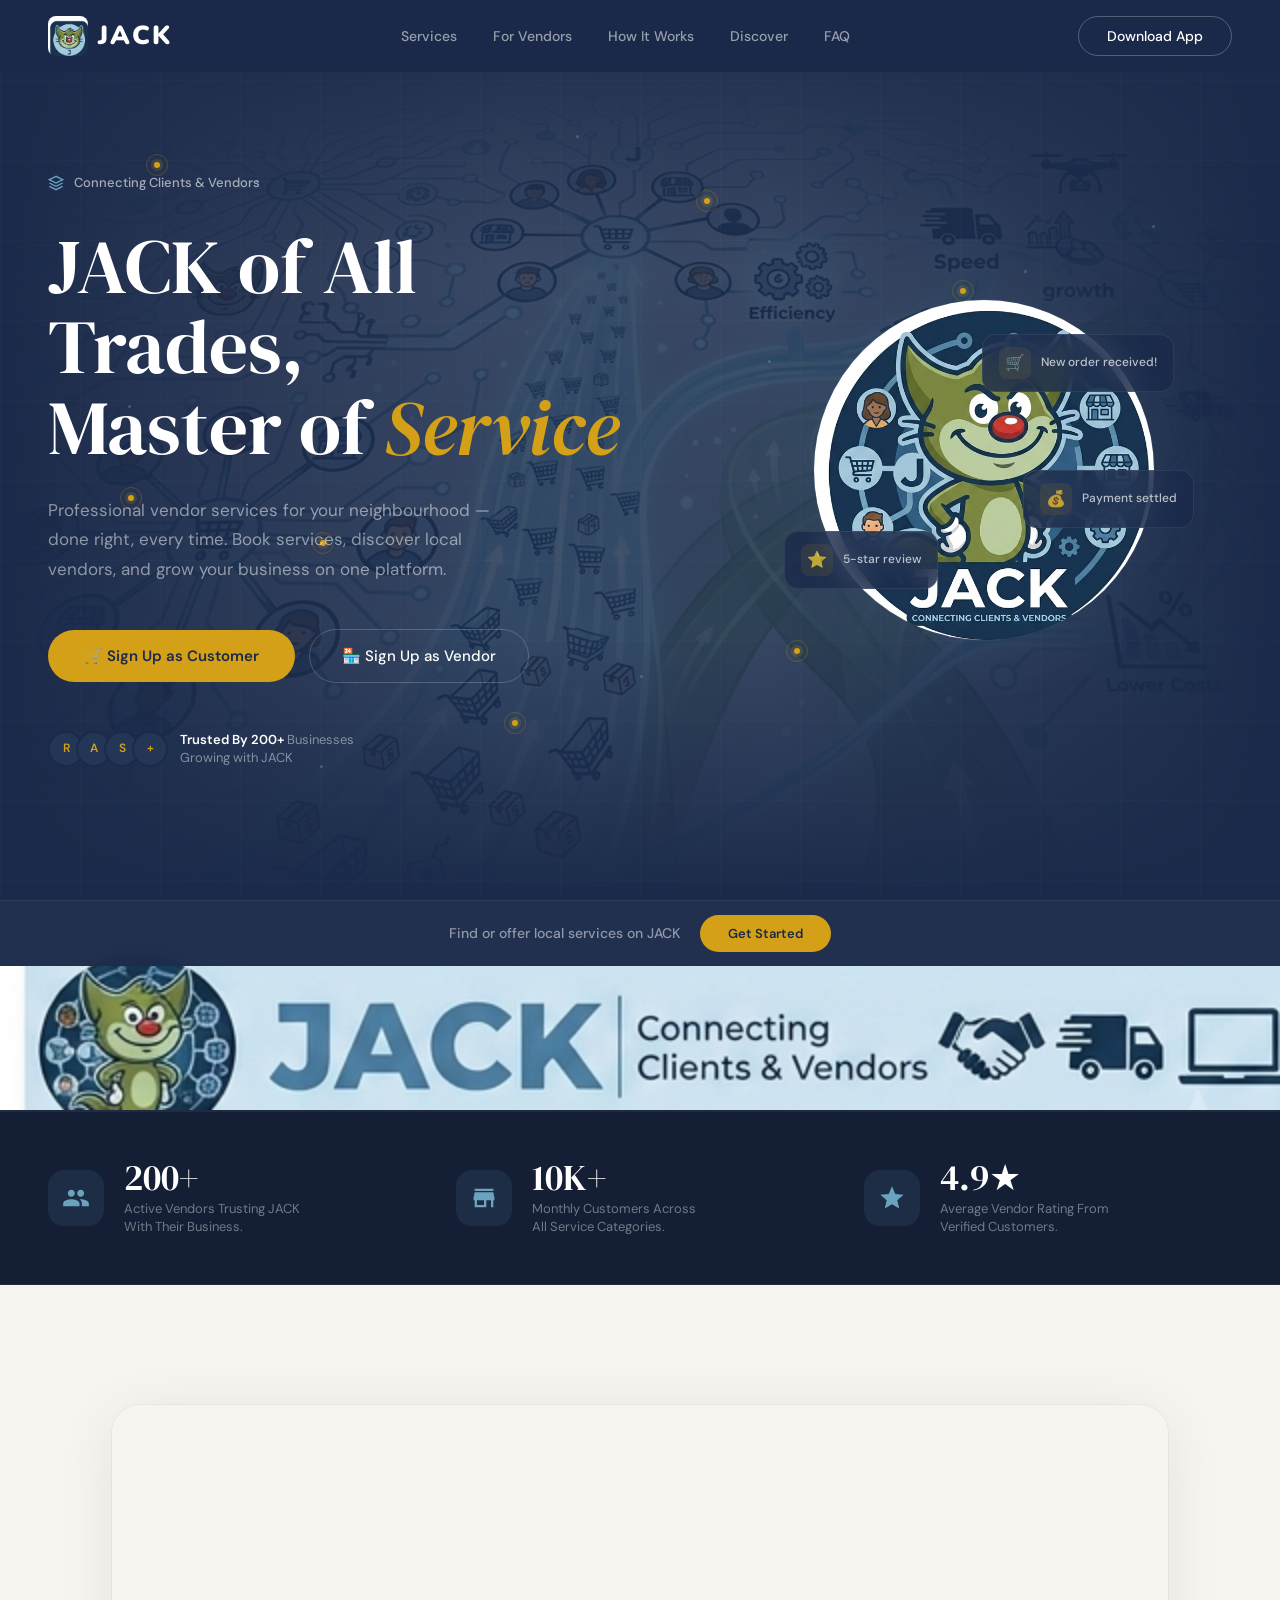
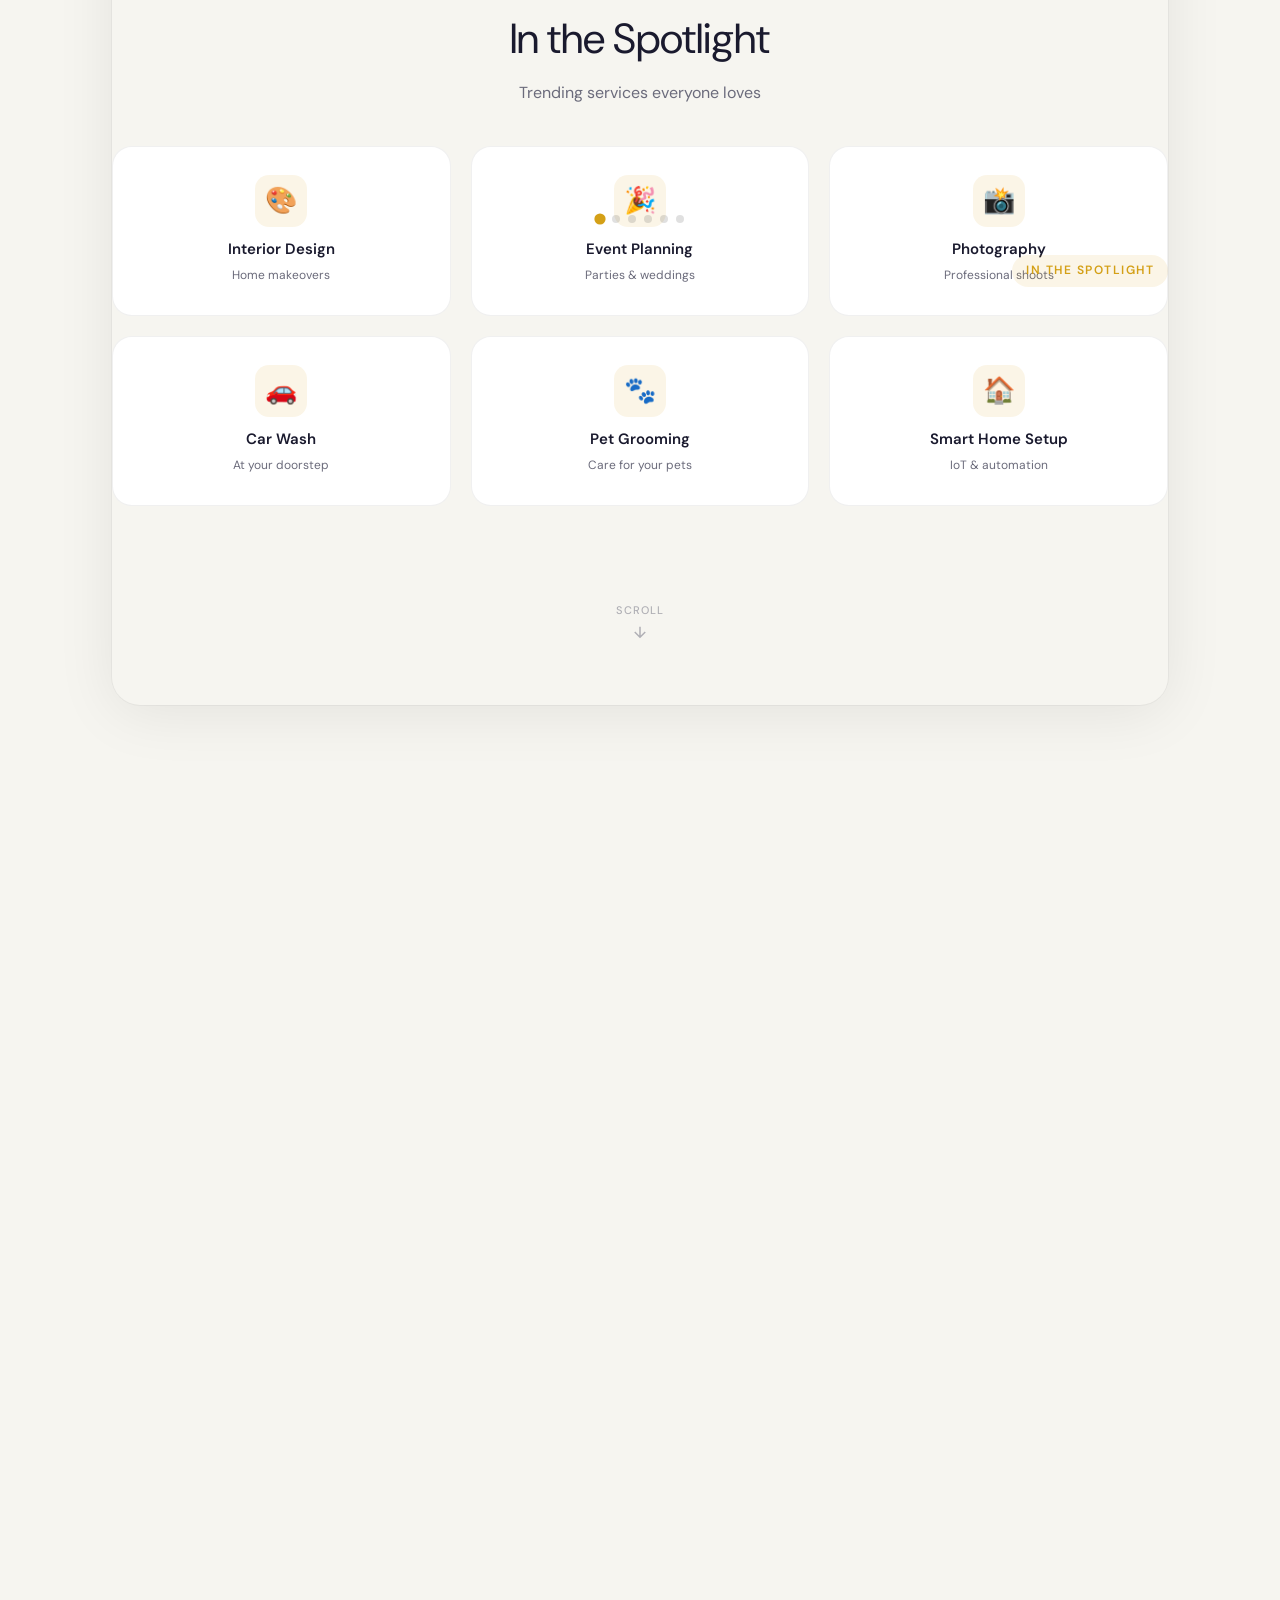
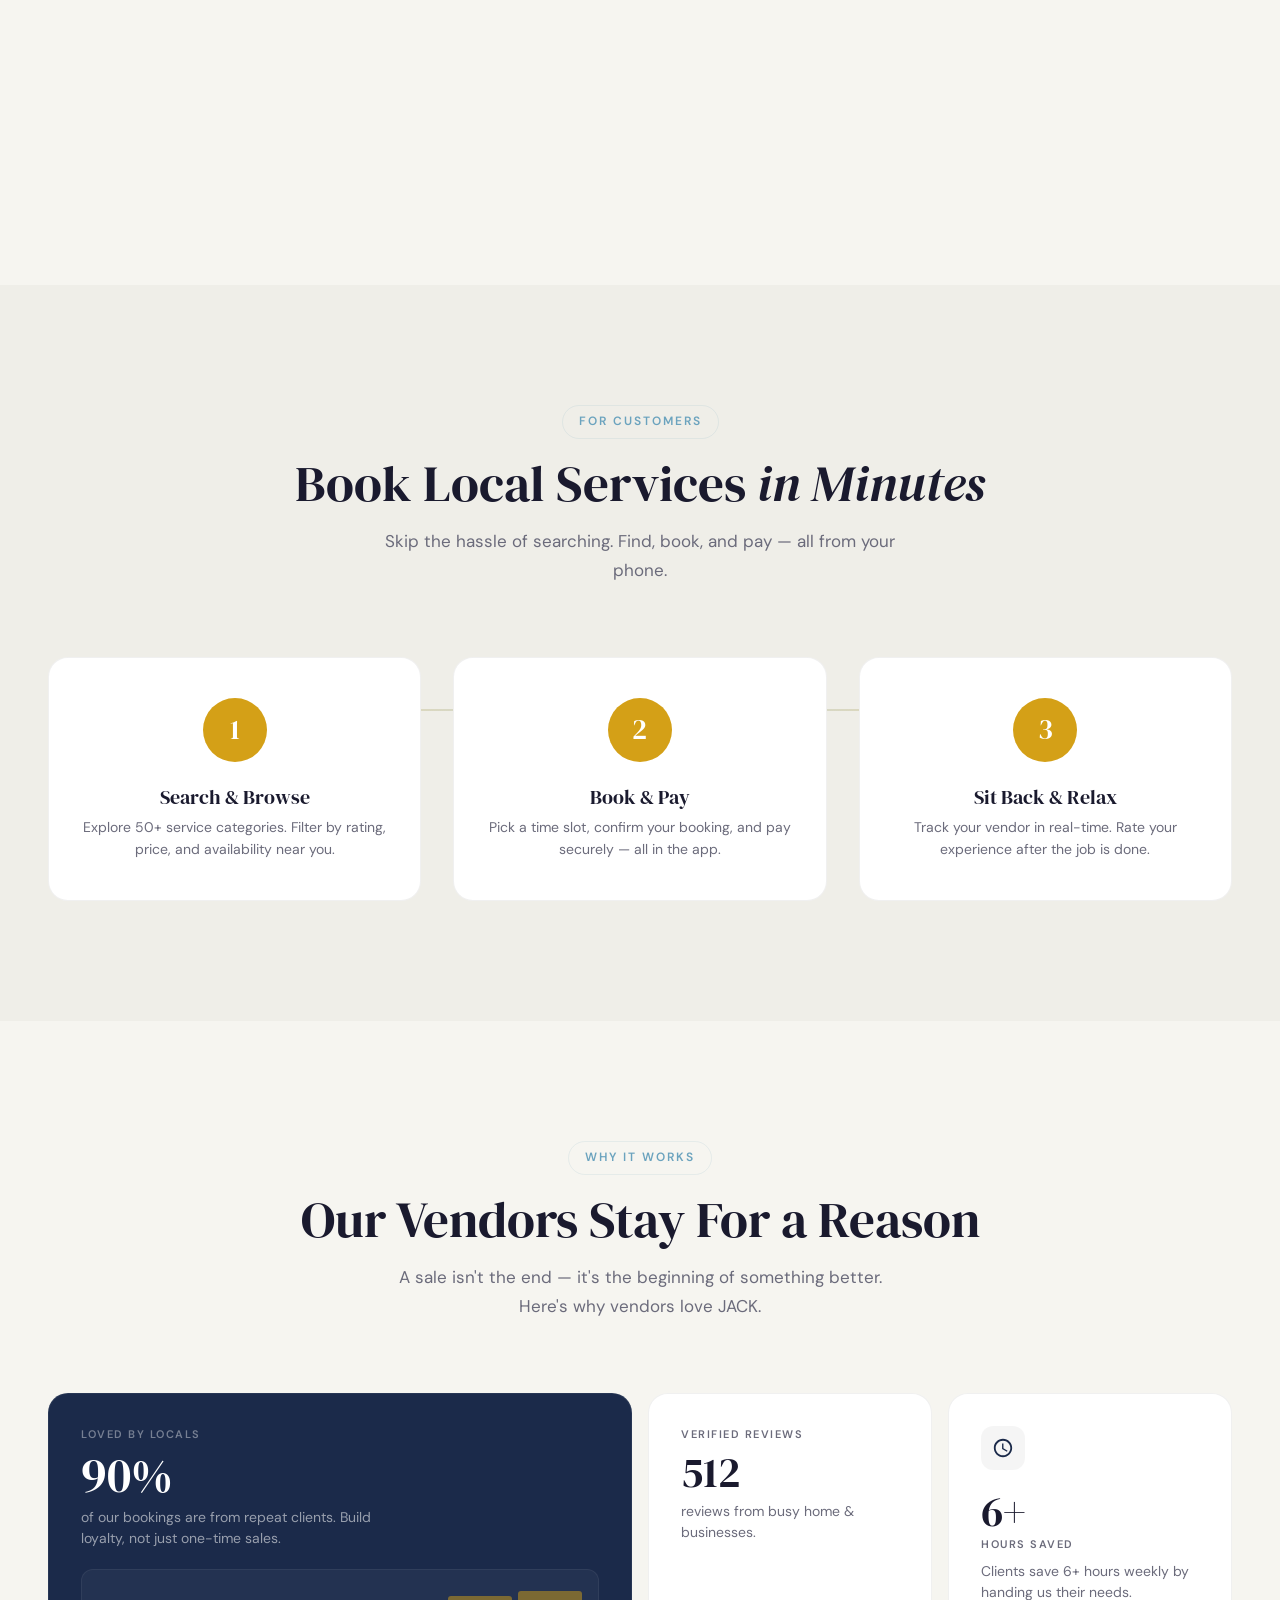
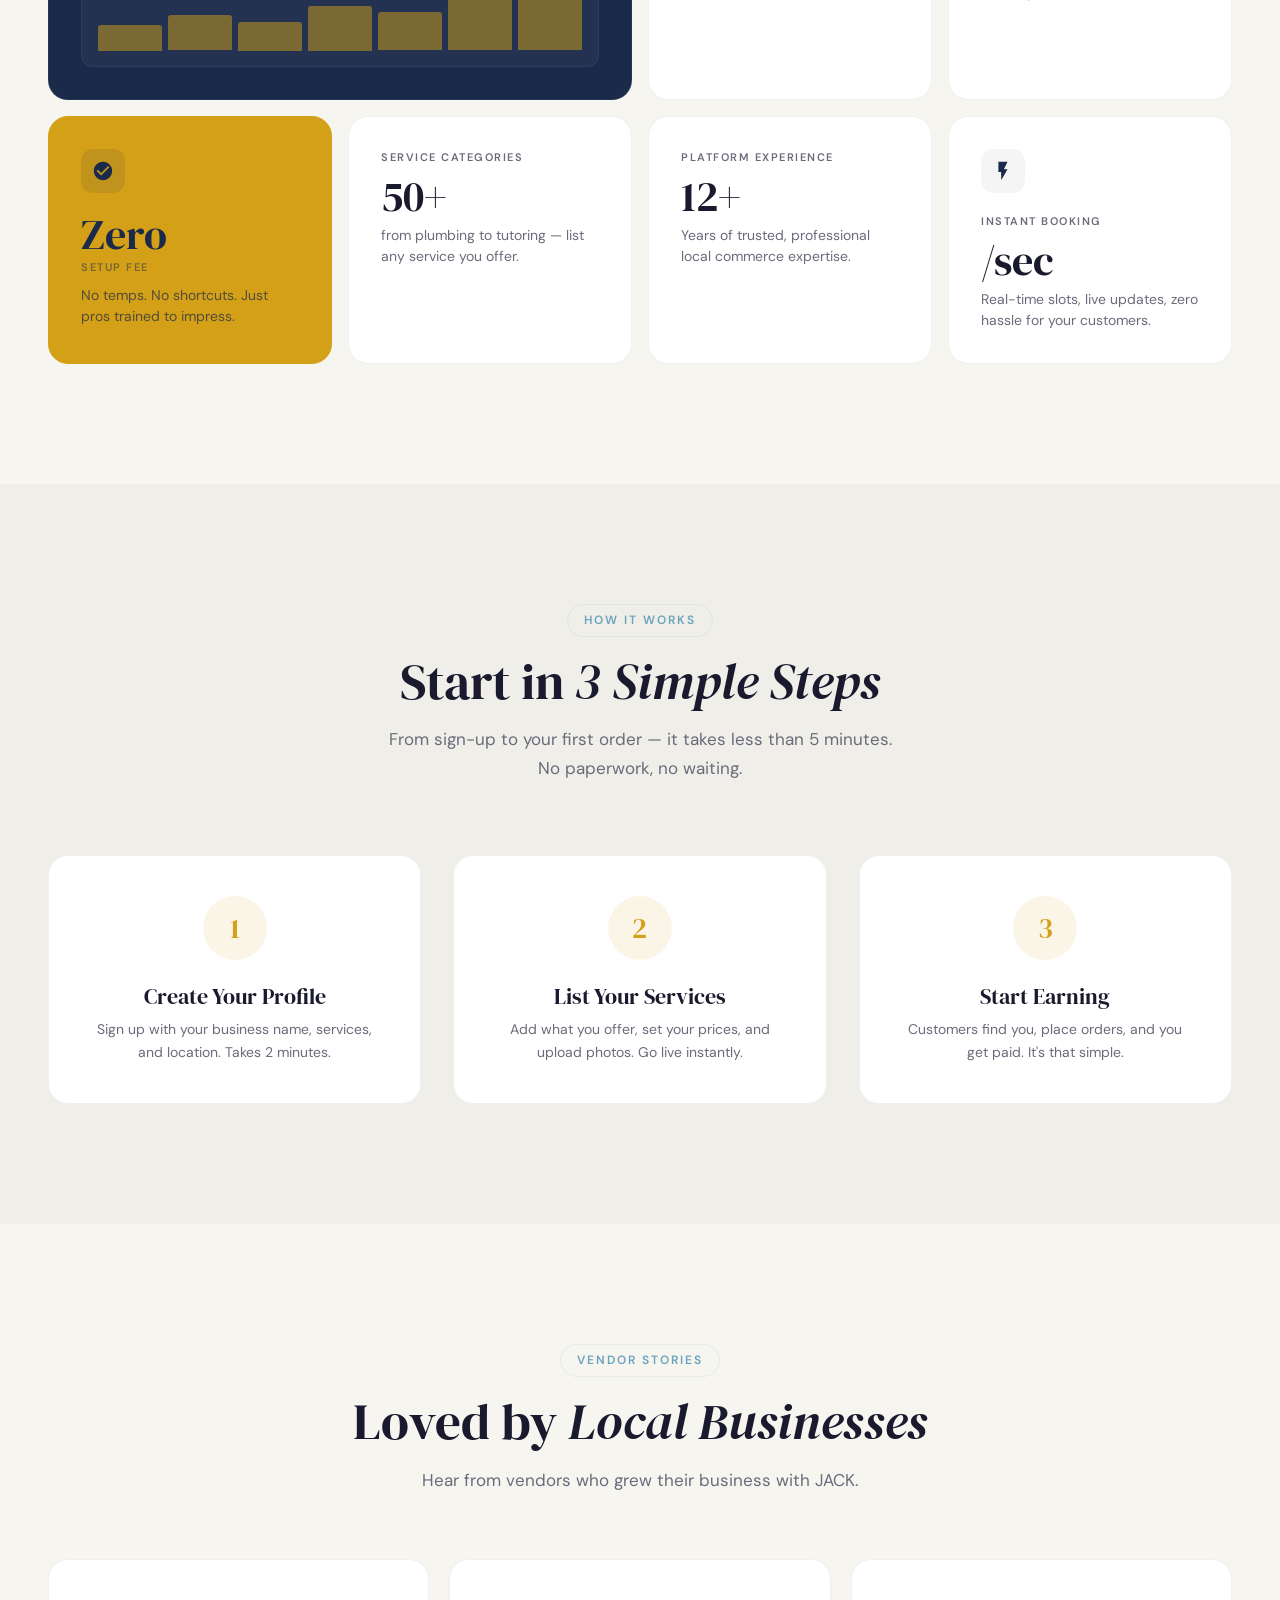
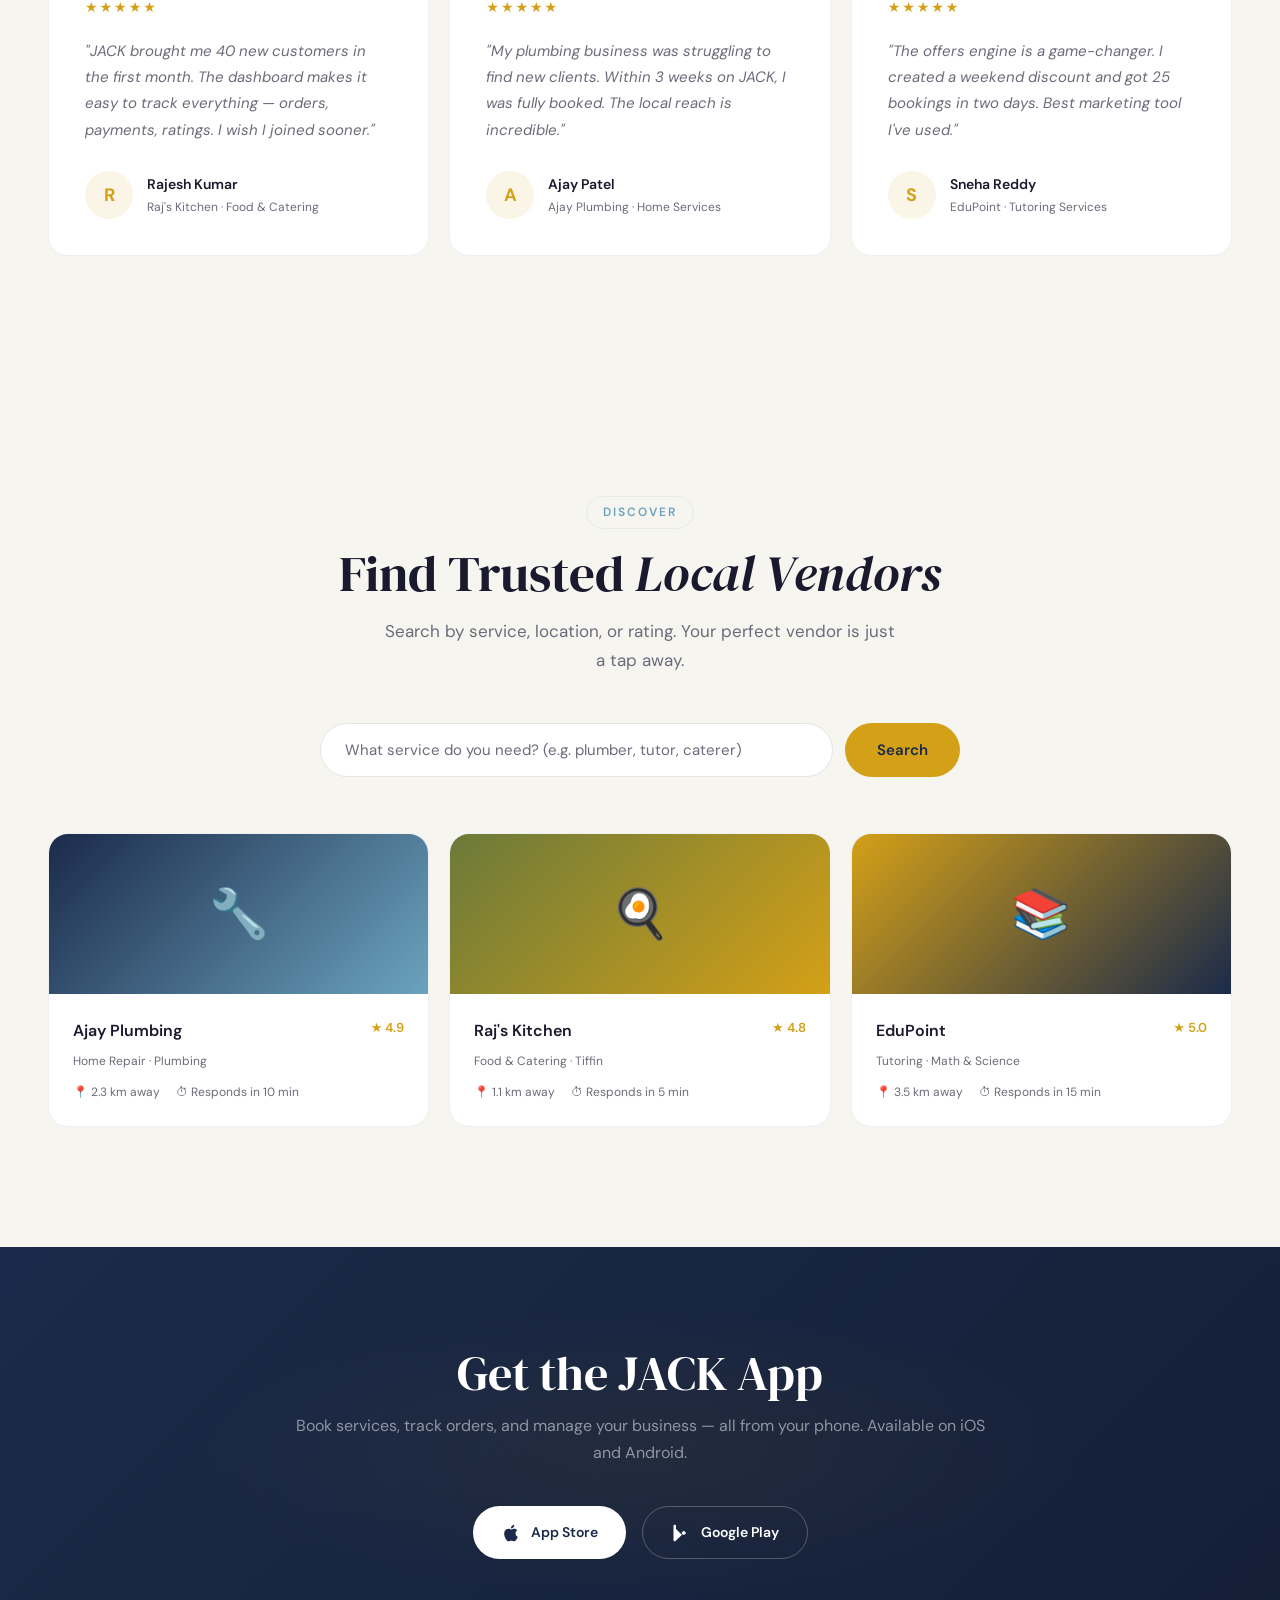
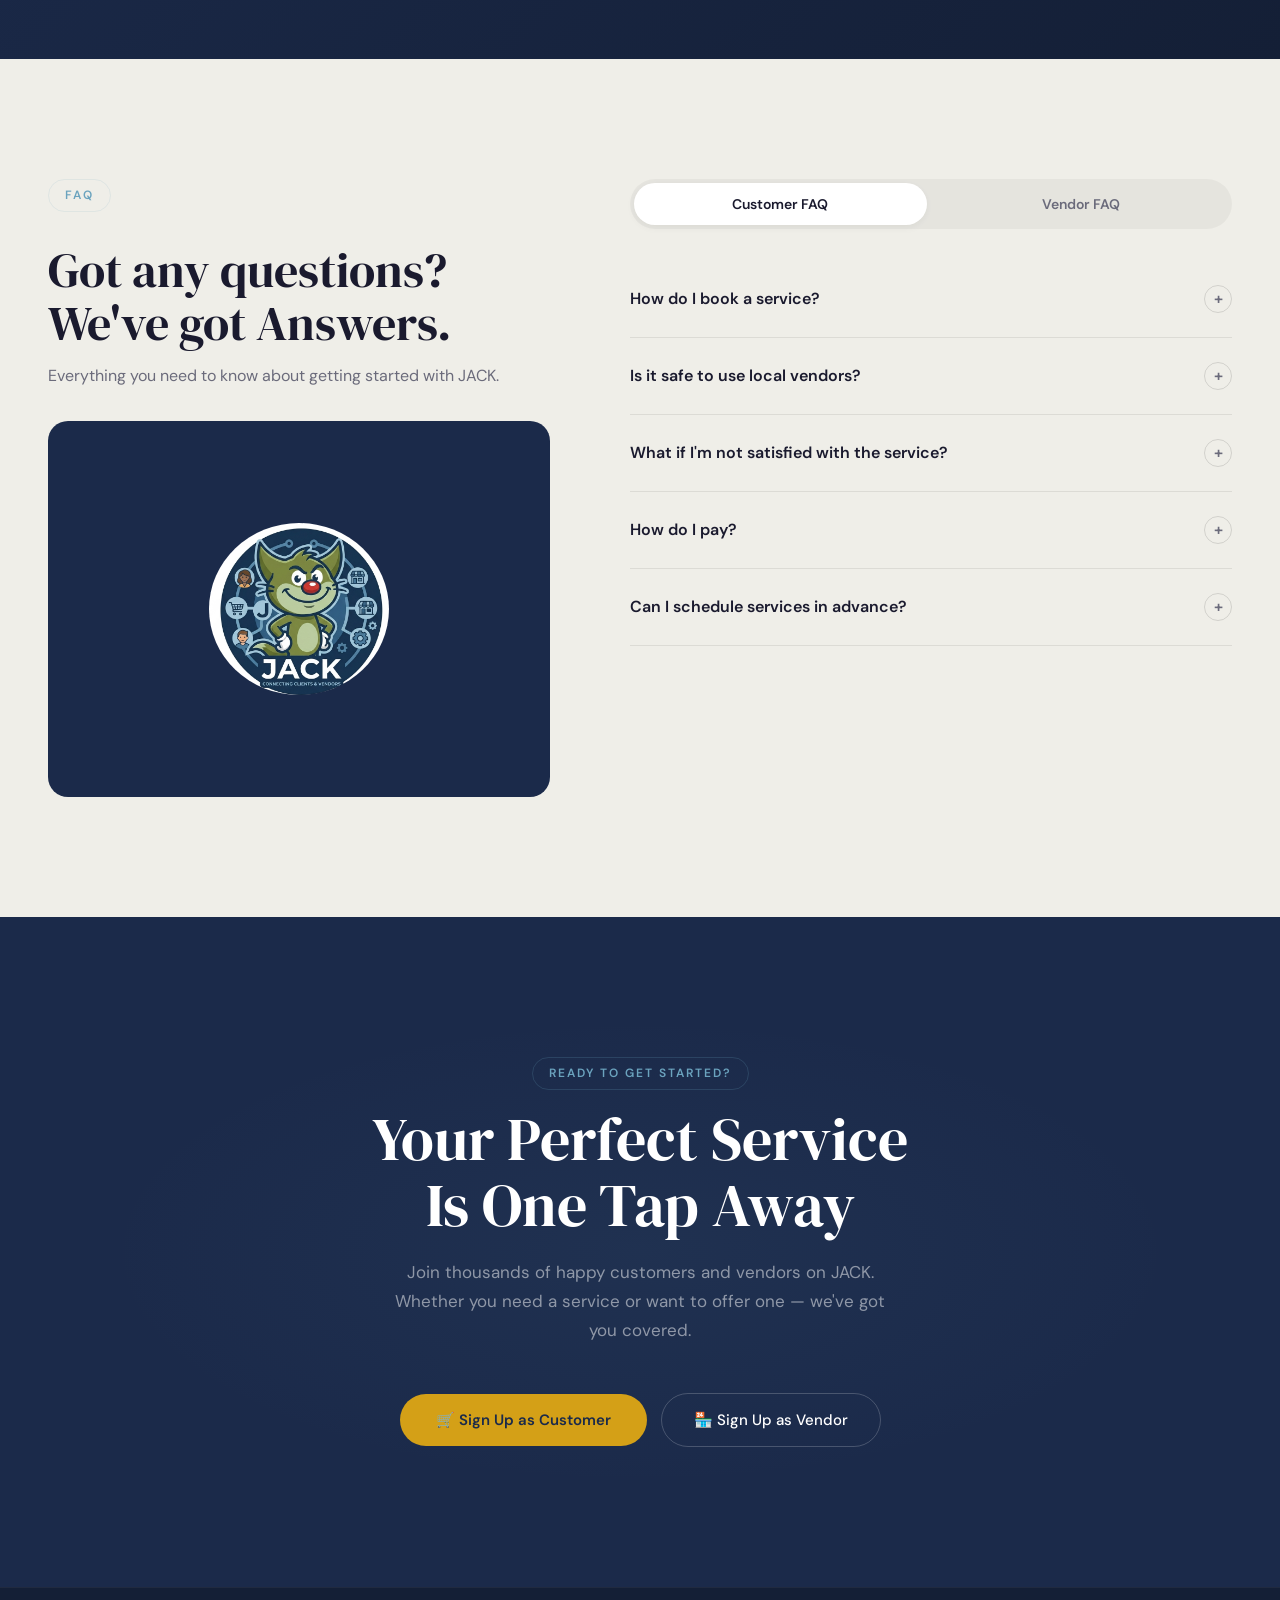
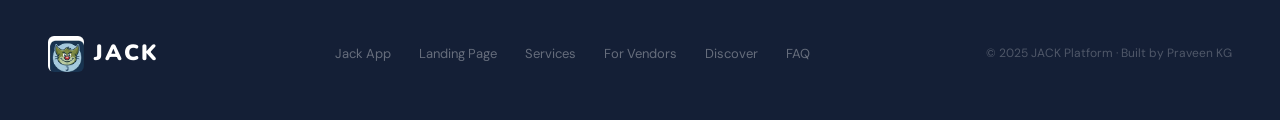
==== commit 3ff547c6: "Services: true window effect — rounded card with visible page scroll on sides - Sticky container has" ====
--- a/index.html
+++ b/index.html
@@ -569,18 +569,13 @@
 .services-scroll-sticky{
   position:sticky;top:0;height:100vh;
   display:flex;align-items:center;justify-content:center;
-  overflow:hidden;
-  padding:24px 64px;
-}
-.services-scroll-sticky::before{
-  content:'';position:absolute;inset:0;
-  background:var(--light);border-radius:28px;
+  margin:0 64px;
+  background:var(--light);border-radius:28px;overflow:hidden;
   box-shadow:0 8px 60px rgba(0,0,0,.08),0 0 0 1px rgba(0,0,0,.04);
-  z-index:0;
 }
 .services-scroll-inner{
-  max-width:1200px;width:100%;text-align:center;
-  position:relative;z-index:1;
+  max-width:1100px;width:100%;text-align:center;
+  position:relative;padding:0 24px;
 }
 
 /* panel category label — floats top-right */
@@ -775,7 +770,7 @@
   .mascot-badge{width:260px;height:260px}
   .panel-cards{grid-template-columns:repeat(2,1fr)}
   .services-scroll-wrap{height:600vh}
-  .services-scroll-sticky{padding:20px 40px}
+  .services-scroll-sticky{margin:0 32px}
 }
 
 @media(max-width:768px){
@@ -791,8 +786,7 @@
   .customer-steps{grid-template-columns:1fr}
   .customer-steps::before{display:none}
   .services-scroll-wrap{height:auto}
-  .services-scroll-sticky{position:relative;height:auto;padding:16px}
-  .services-scroll-sticky::before{border-radius:16px}
+  .services-scroll-sticky{position:relative;height:auto;margin:0;border-radius:16px}
   .services-panel{position:relative;opacity:1;visibility:visible;min-height:auto;padding:60px 0}
   .panel-cards{grid-template-columns:1fr}
   .services-progress,.services-scroll-arrow{display:none}
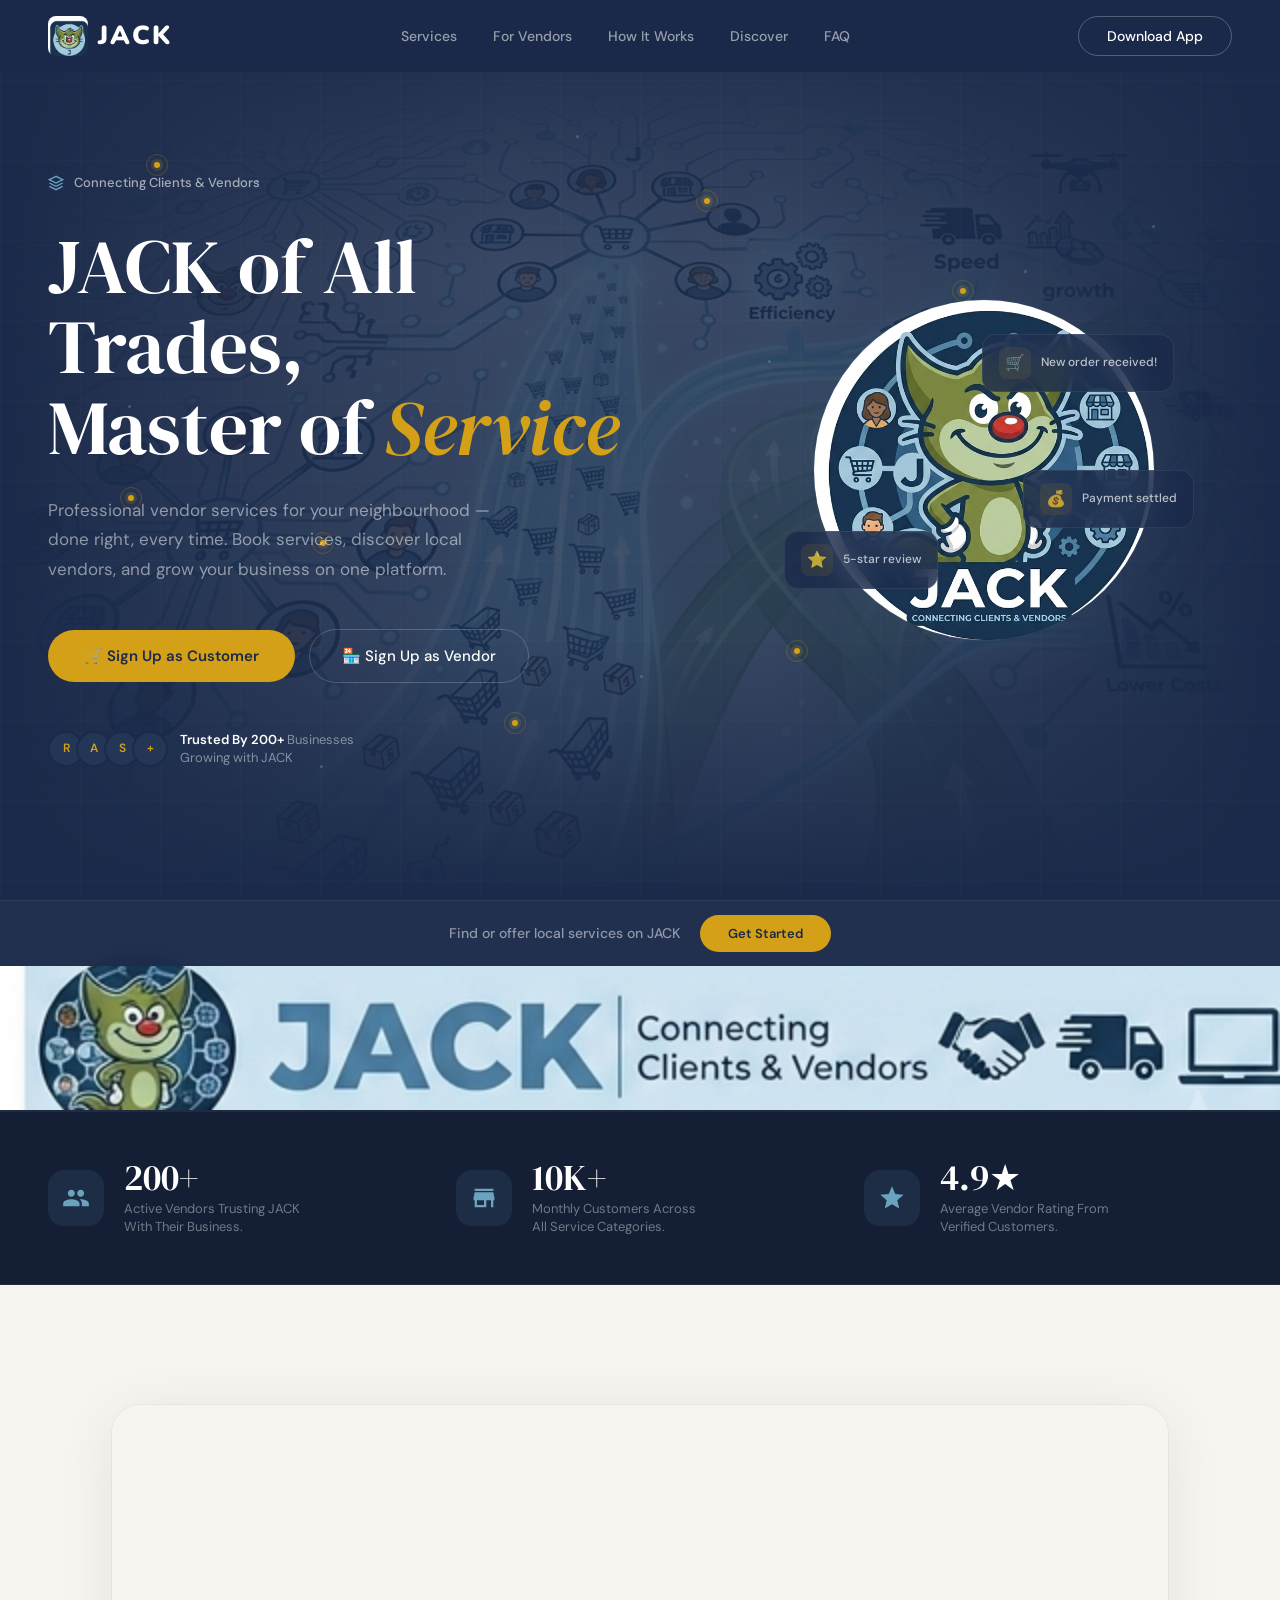
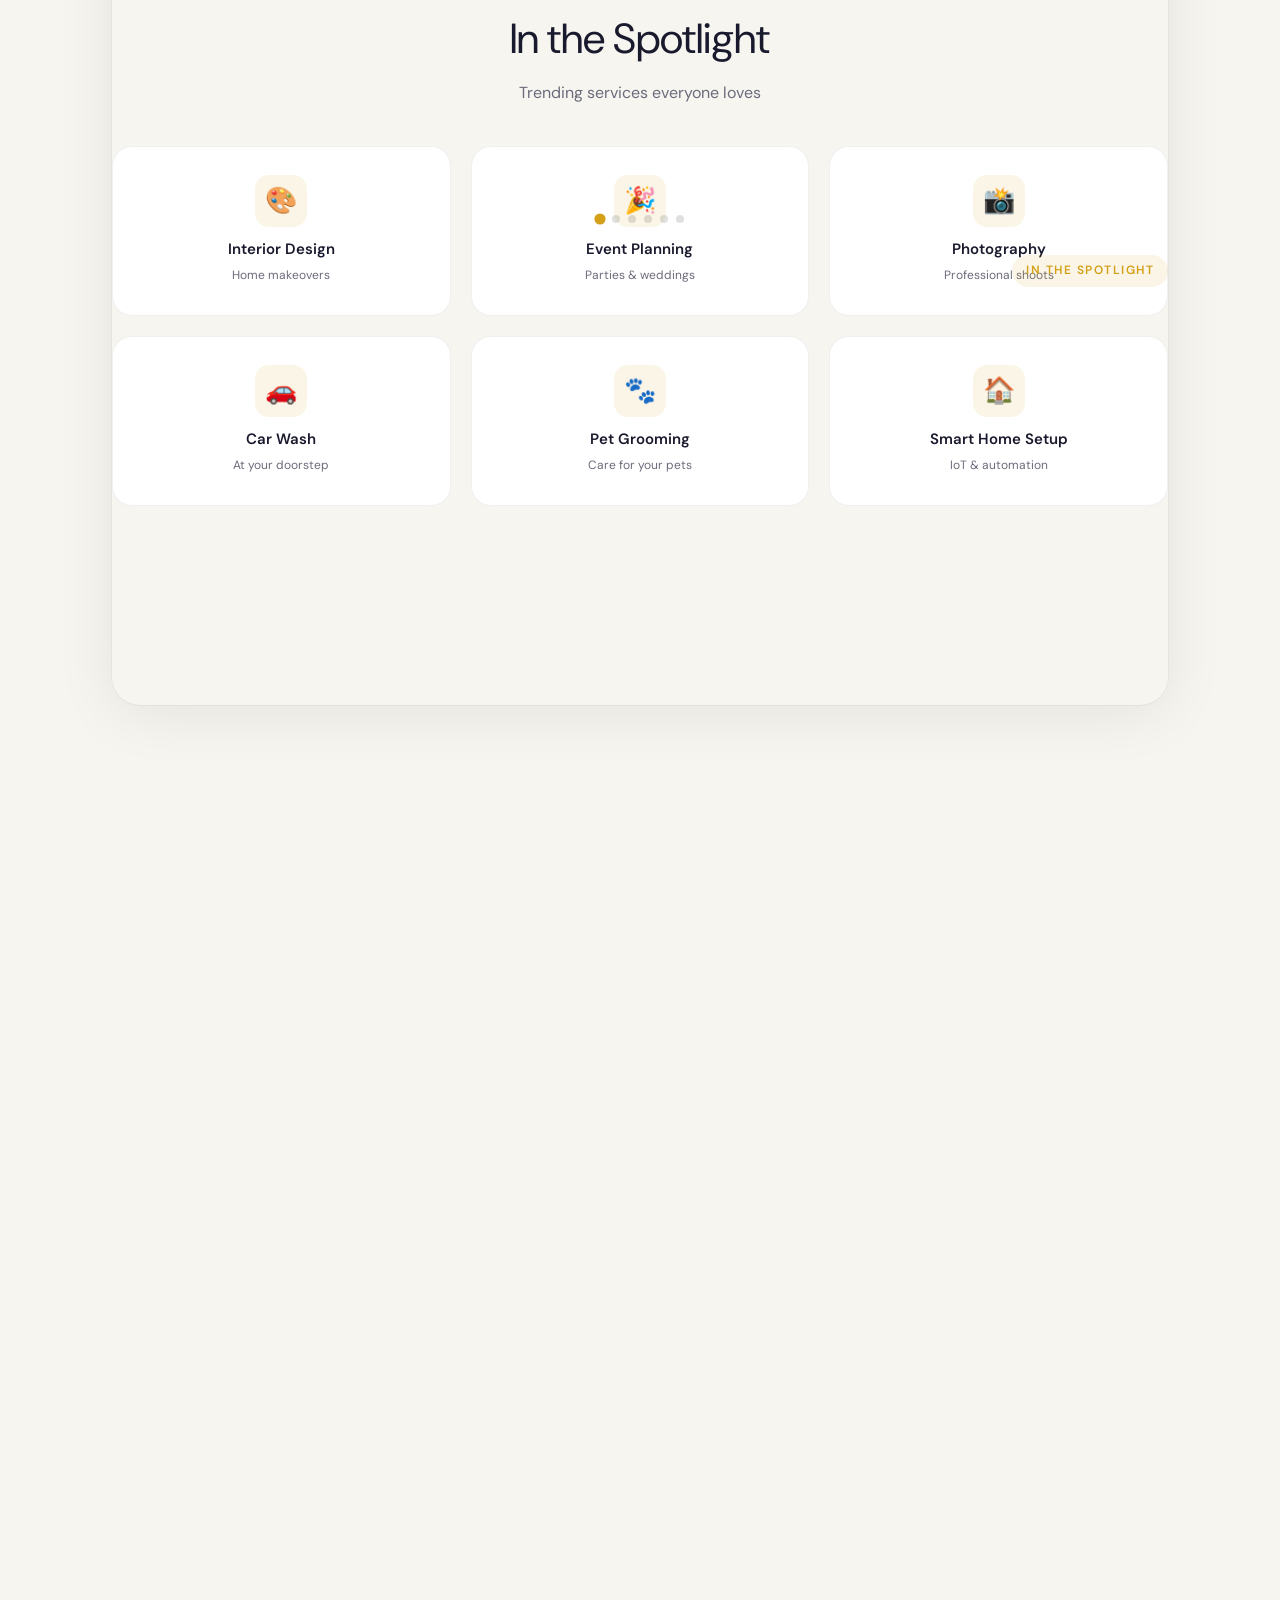
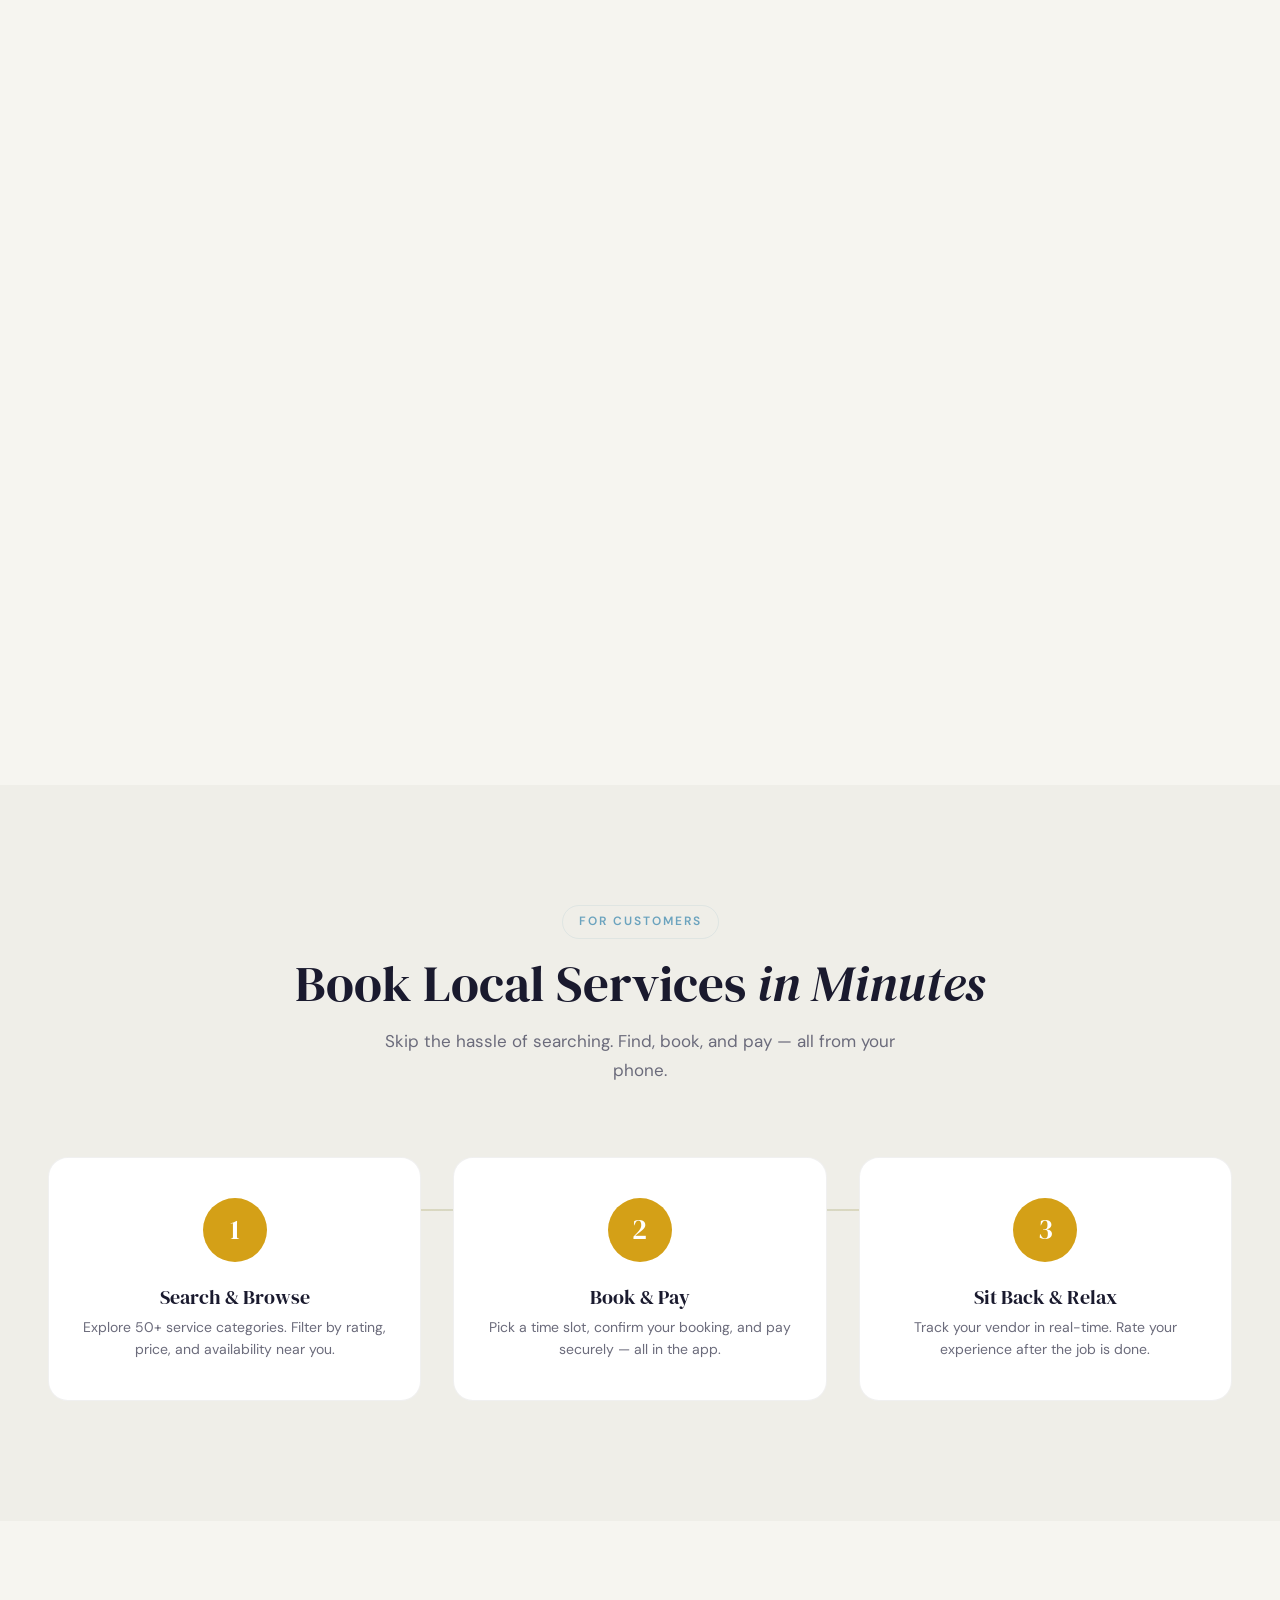
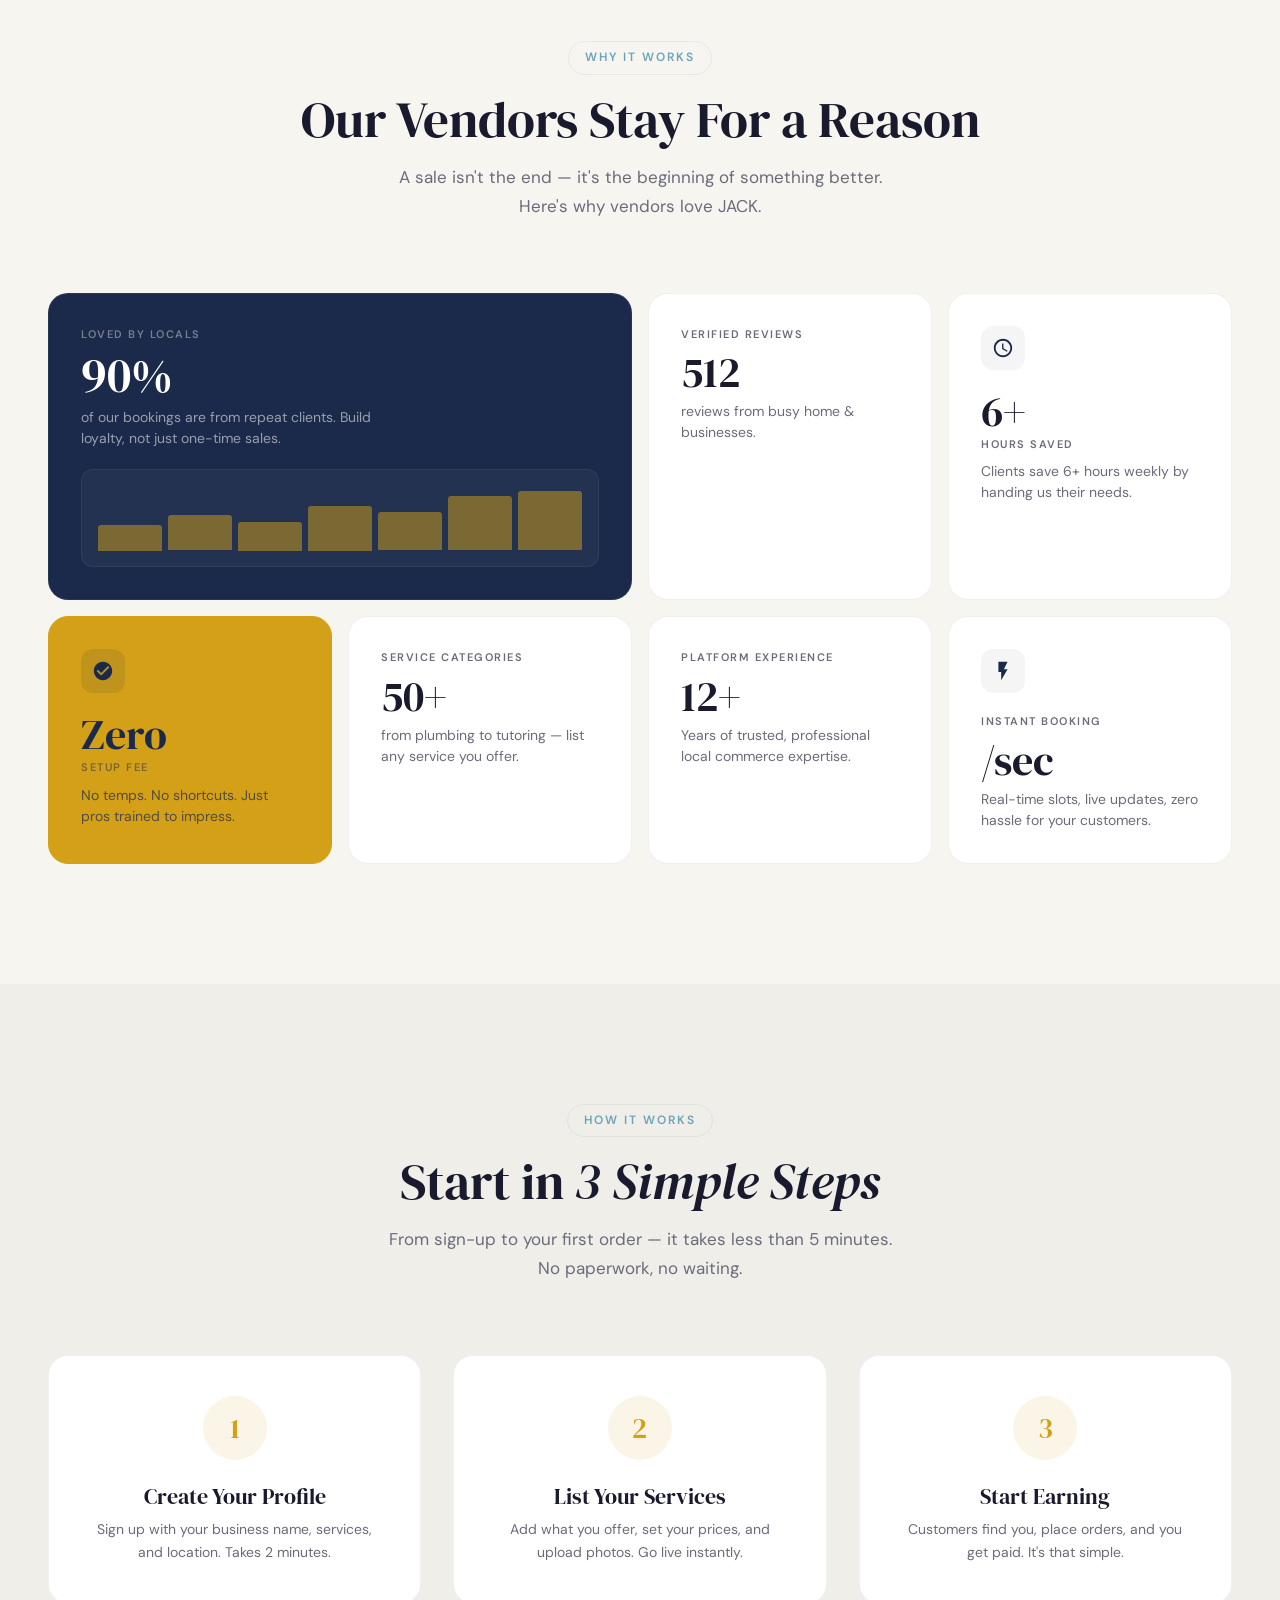
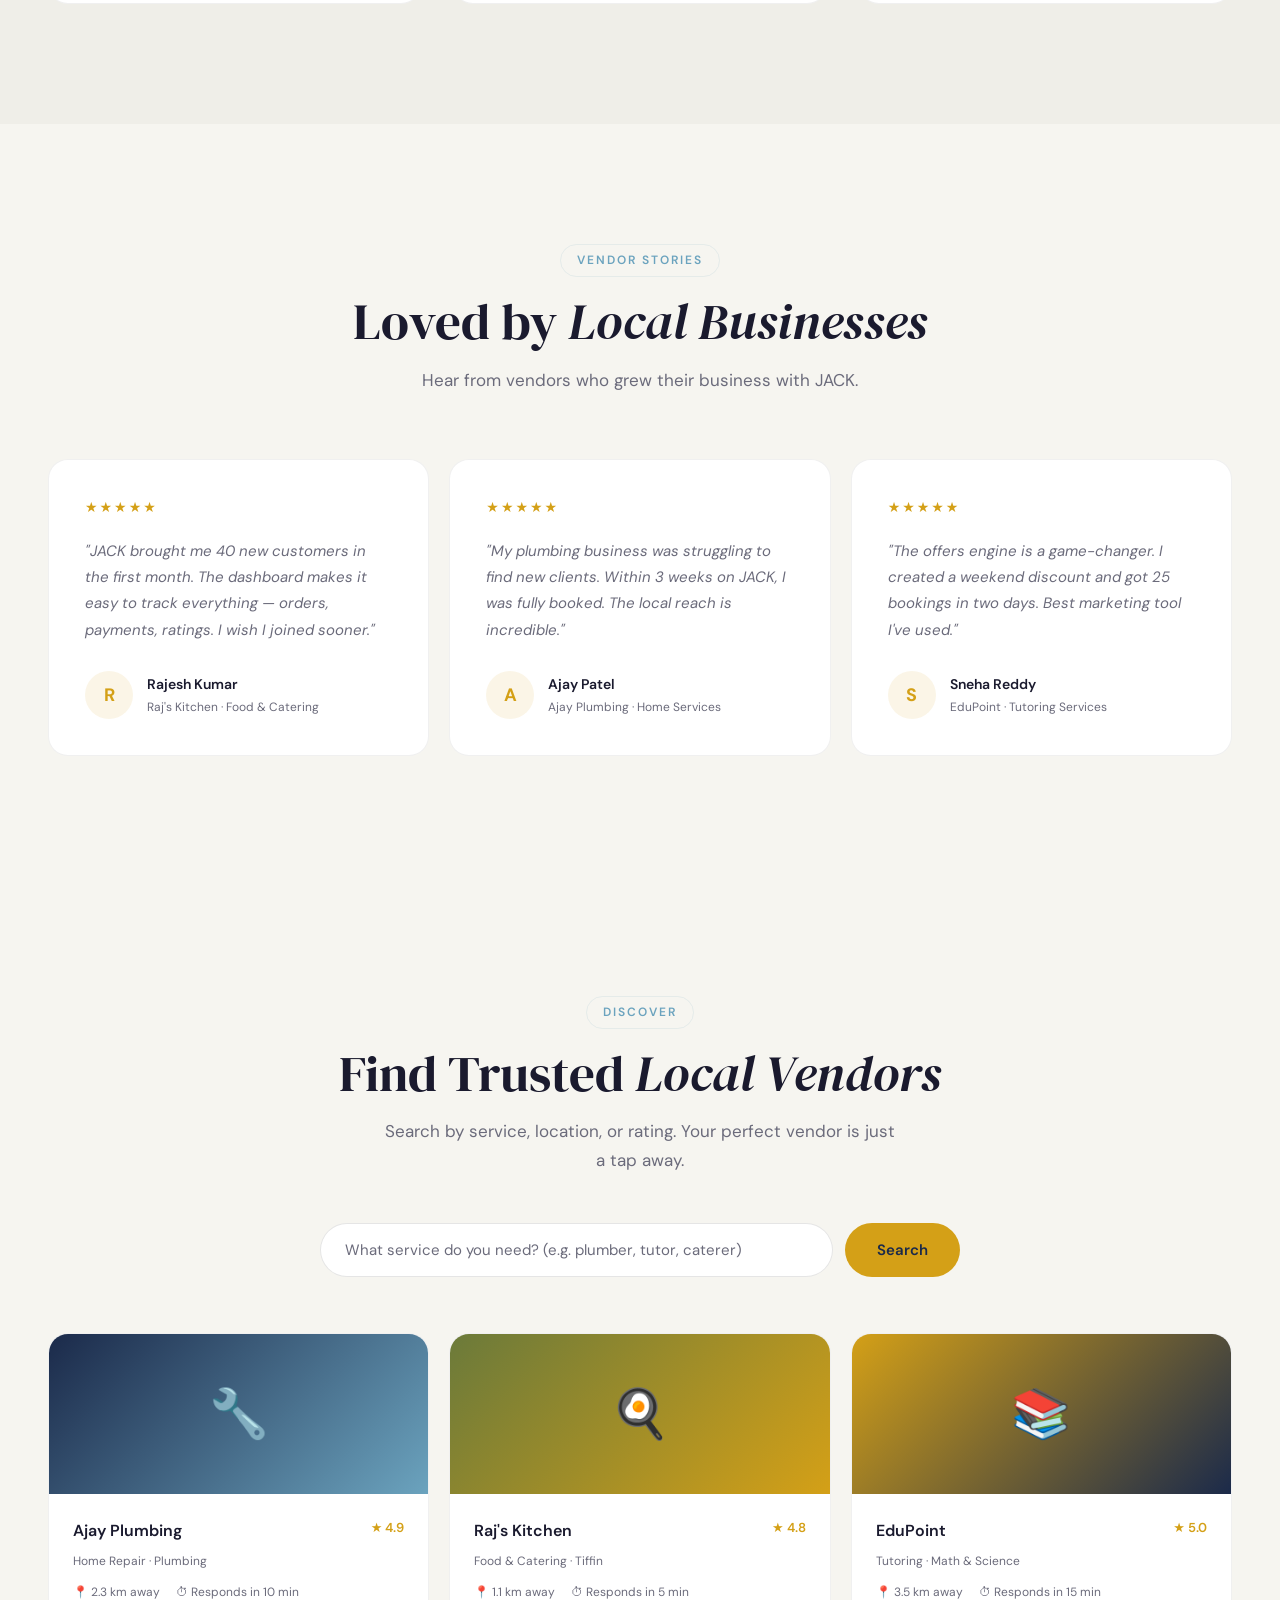
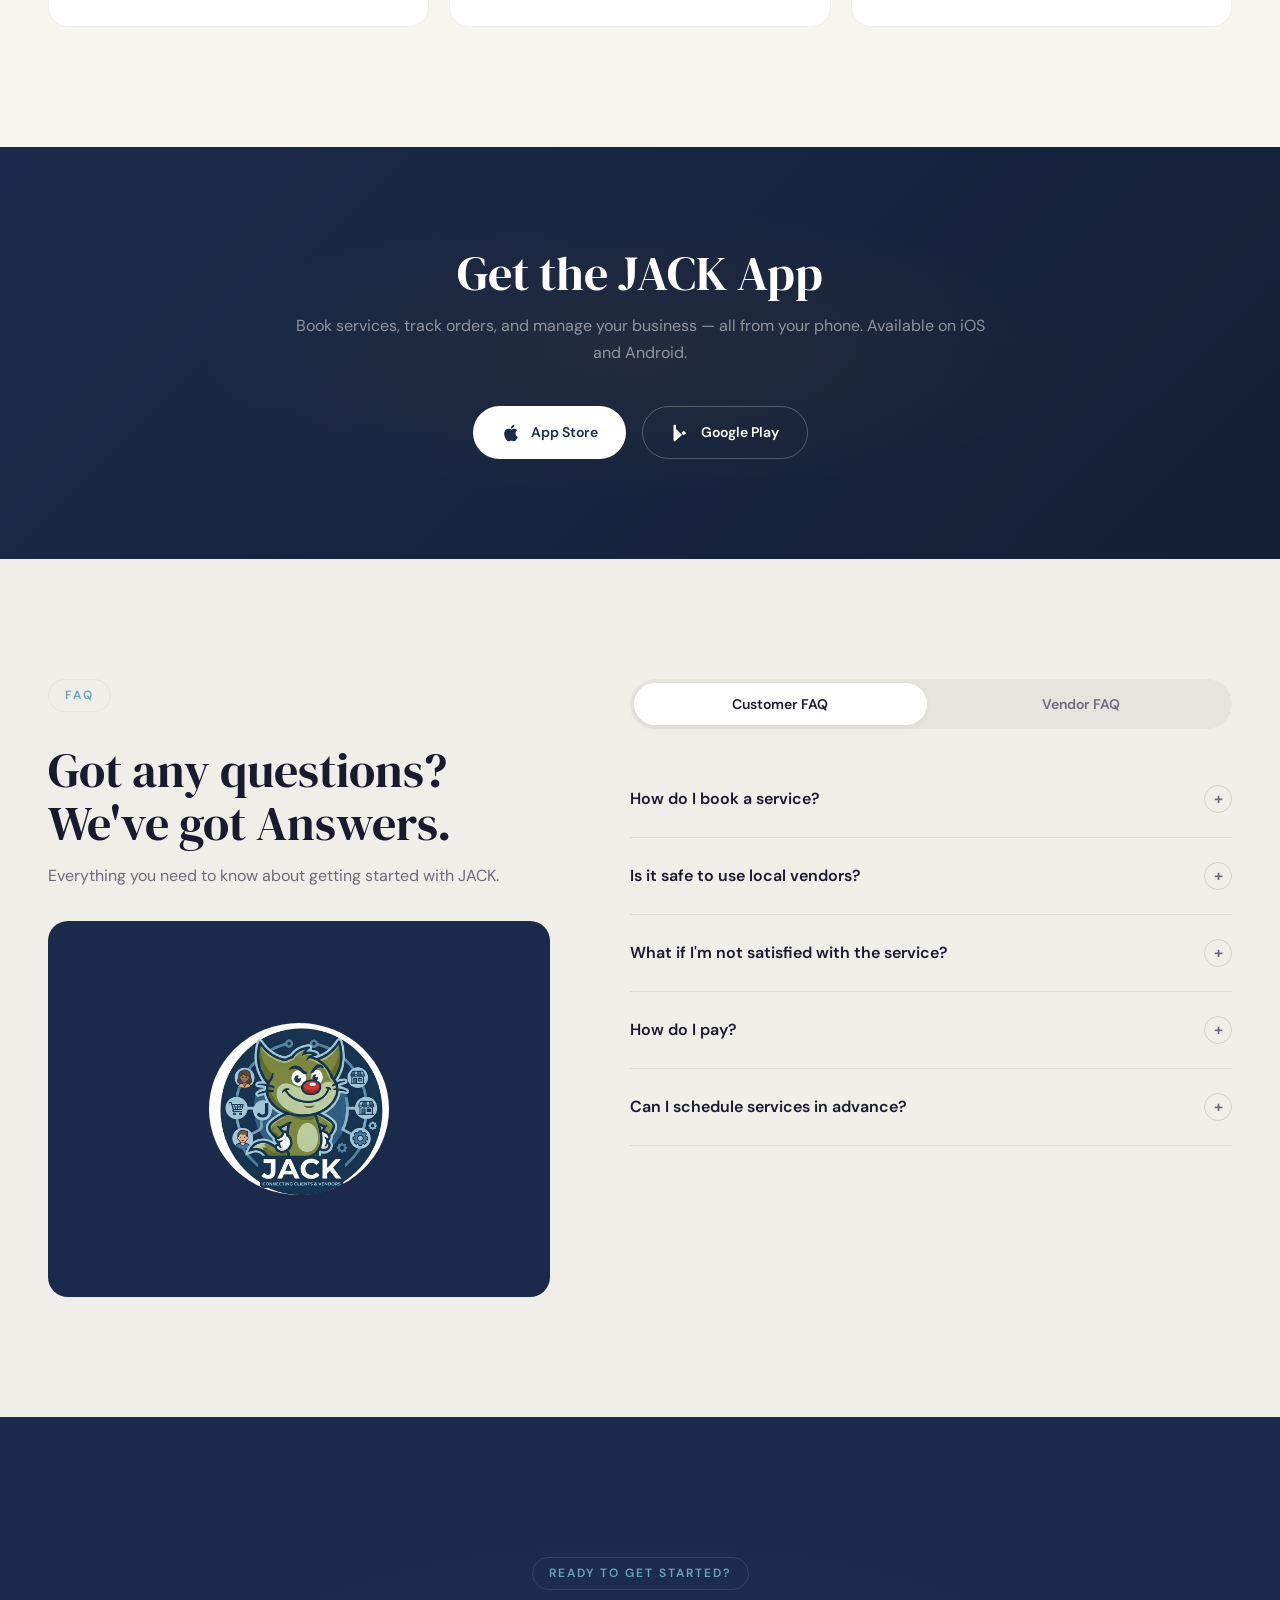
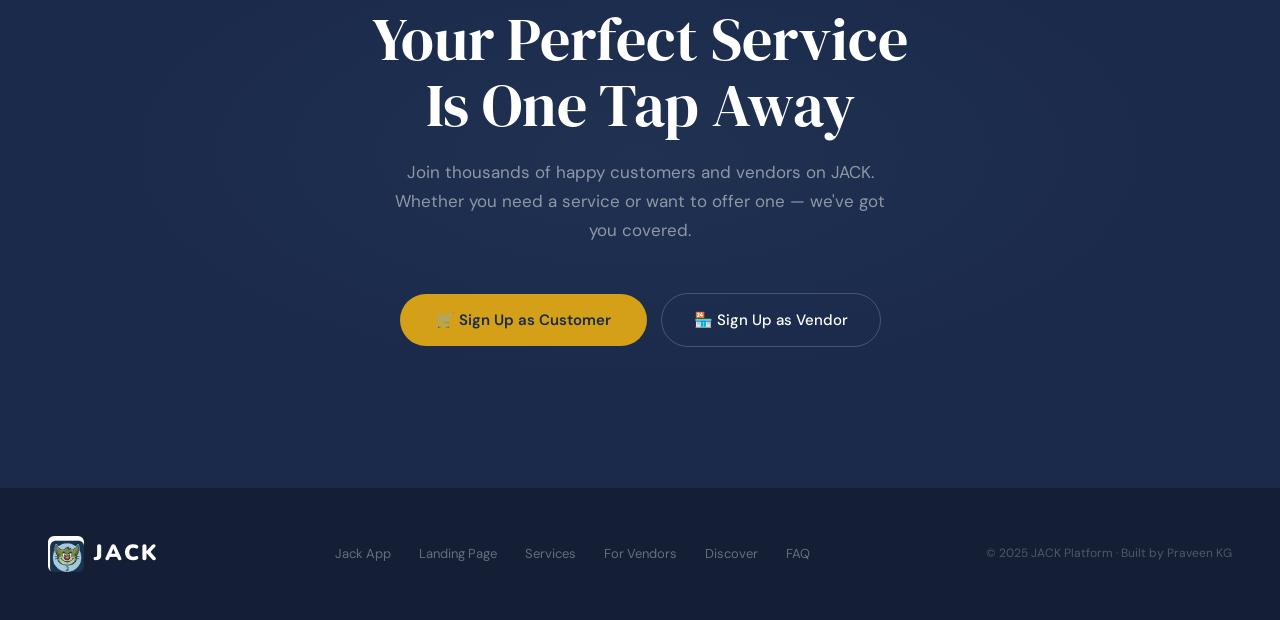
==== commit 57637a58: "Services: cursor-aware scroll — card captures scroll for panels, sides scroll page - Wheel events in" ====
--- a/index.html
+++ b/index.html
@@ -564,7 +564,7 @@
 
 /* ── SERVICE PANELS (embedded scroll) ── */
 .services-scroll-wrap{
-  position:relative;height:600vh;
+  position:relative;height:300vh;
 }
 .services-scroll-sticky{
   position:sticky;top:0;height:100vh;
@@ -769,7 +769,7 @@
   .faq-left{position:static}
   .mascot-badge{width:260px;height:260px}
   .panel-cards{grid-template-columns:repeat(2,1fr)}
-  .services-scroll-wrap{height:600vh}
+  .services-scroll-wrap{height:300vh}
   .services-scroll-sticky{margin:0 32px}
 }
 
@@ -1503,37 +1503,65 @@
 // ── SERVICES EMBEDDED SCROLL ──
 (function() {
   const wrap = document.querySelector('.services-scroll-wrap');
-  if (!wrap) return;
+  const sticky = document.querySelector('.services-scroll-sticky');
+  if (!wrap || !sticky) return;
   const panels = wrap.querySelectorAll('.services-panel');
   const dots = wrap.querySelectorAll('.services-progress-dot');
   const label = document.getElementById('scrollLabel');
   const arrow = document.getElementById('scrollArrow');
   const total = panels.length;
-
-  function update() {
-    const rect = wrap.getBoundingClientRect();
-    const scrollable = wrap.offsetHeight - window.innerHeight;
-    const scrolled = -rect.top;
-    const progress = Math.max(0, Math.min(1, scrolled / scrollable));
-    const idx = Math.min(Math.floor(progress * total), total - 1);
-
+  let currentIdx = 0;
+  let isAnimating = false;
+
+  function goTo(idx) {
+    if (idx < 0 || idx >= total || isAnimating) return;
+    isAnimating = true;
+    currentIdx = idx;
     panels.forEach((p, i) => p.classList.toggle('active', i === idx));
     dots.forEach((d, i) => d.classList.toggle('active', i === idx));
     if (label) label.textContent = panels[idx].dataset.label;
-    if (arrow) arrow.classList.toggle('hidden', scrolled > 80);
+    if (arrow) arrow.classList.add('hidden');
+    setTimeout(() => isAnimating = false, 600);
   }
 
-  window.addEventListener('scroll', update, { passive: true });
-  update();
-
+  // Wheel handler — only capture when cursor is inside the sticky card
+  sticky.addEventListener('wheel', function(e) {
+    const rect = sticky.getBoundingClientRect();
+    const insideCard = (
+      e.clientX >= rect.left && e.clientX <= rect.right &&
+      e.clientY >= rect.top && e.clientY <= rect.bottom
+    );
+    if (!insideCard) return; // let page scroll normally
+
+    e.preventDefault();
+    if (isAnimating) return;
+
+    if (e.deltaY > 30 && currentIdx < total - 1) {
+      goTo(currentIdx + 1);
+    } else if (e.deltaY < -30 && currentIdx > 0) {
+      goTo(currentIdx - 1);
+    }
+  }, { passive: false });
+
+  // Touch support for mobile
+  let touchStartY = 0;
+  sticky.addEventListener('touchstart', function(e) {
+    touchStartY = e.touches[0].clientY;
+  }, { passive: true });
+  sticky.addEventListener('touchend', function(e) {
+    const diff = touchStartY - e.changedTouches[0].clientY;
+    if (Math.abs(diff) < 40) return;
+    if (diff > 0 && currentIdx < total - 1) goTo(currentIdx + 1);
+    else if (diff < 0 && currentIdx > 0) goTo(currentIdx - 1);
+  }, { passive: true });
+
+  // Dot click
   dots.forEach(dot => {
-    dot.addEventListener('click', () => {
-      const i = parseInt(dot.dataset.idx);
-      const top = wrap.offsetTop;
-      const scrollable = wrap.offsetHeight - window.innerHeight;
-      window.scrollTo({ top: top + (i / total) * scrollable, behavior: 'smooth' });
-    });
+    dot.addEventListener('click', () => goTo(parseInt(dot.dataset.idx)));
   });
+
+  // Init
+  goTo(0);
 })();
 
 
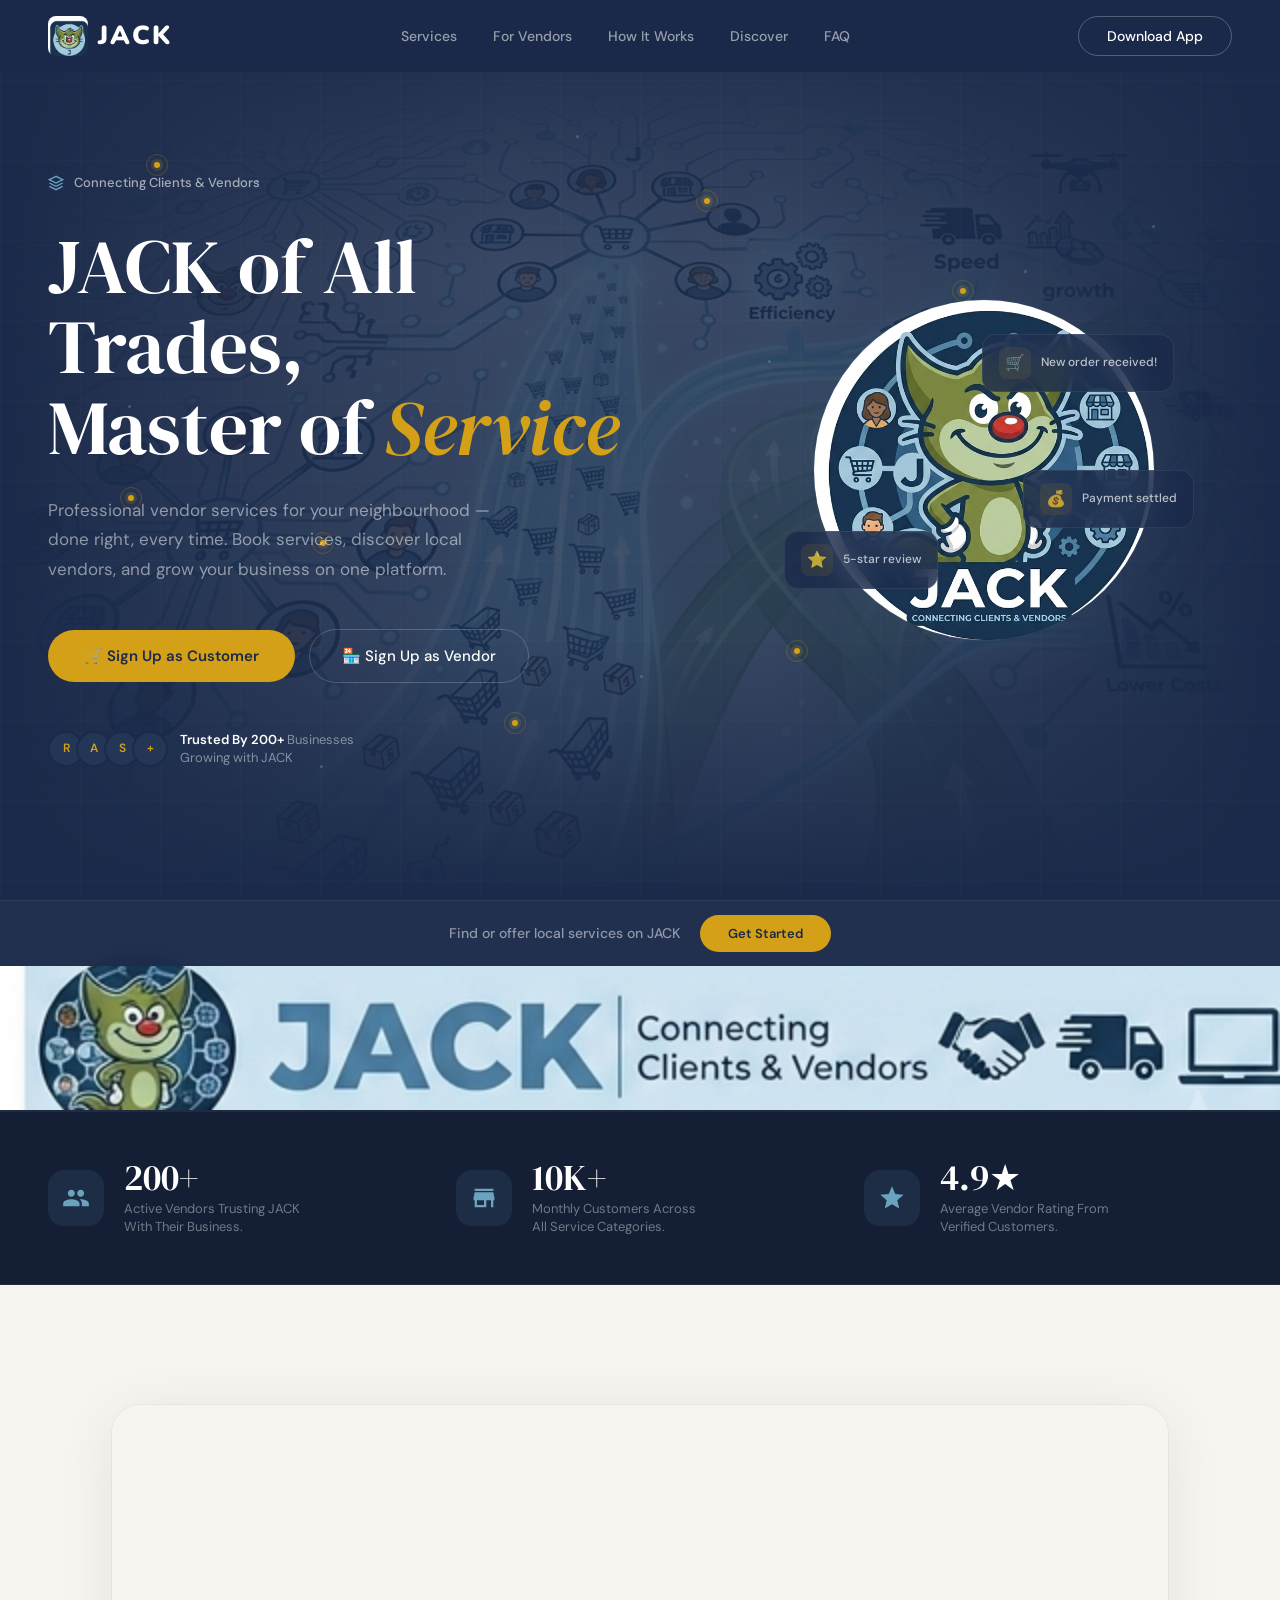
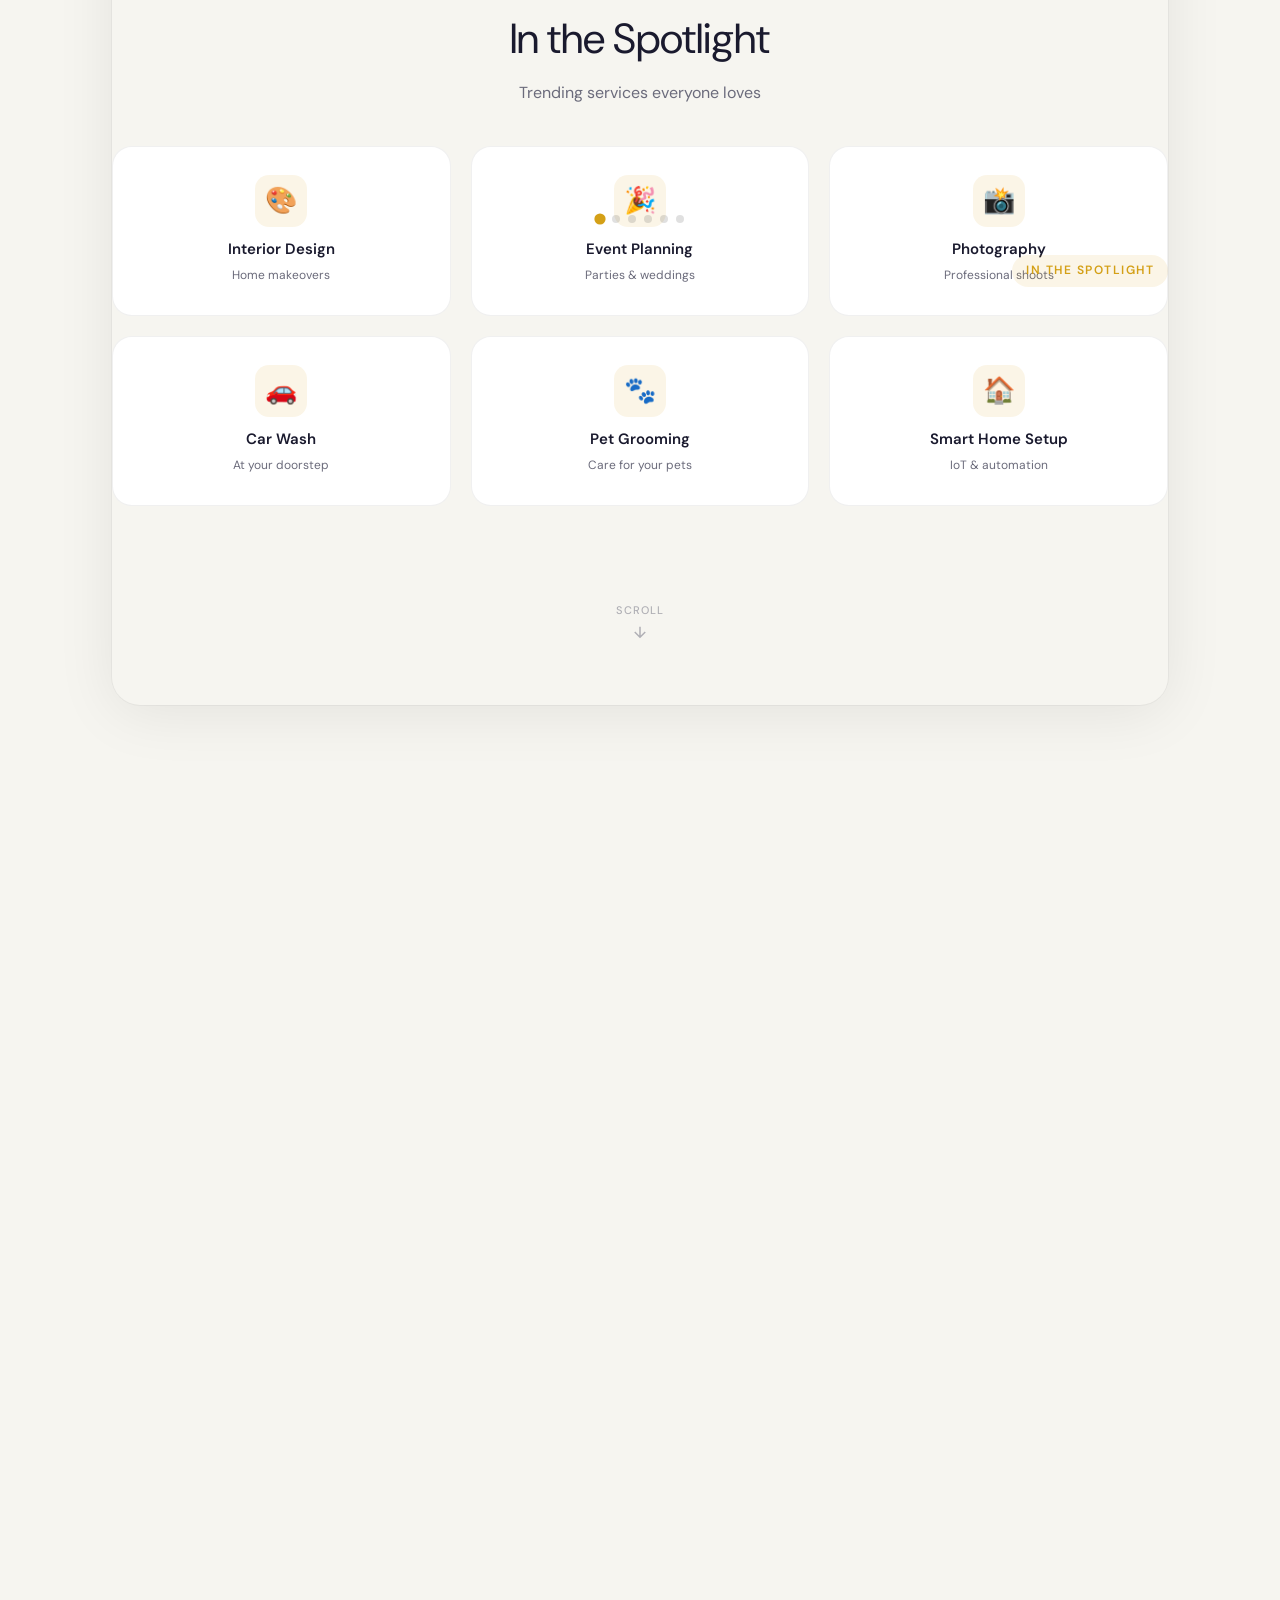
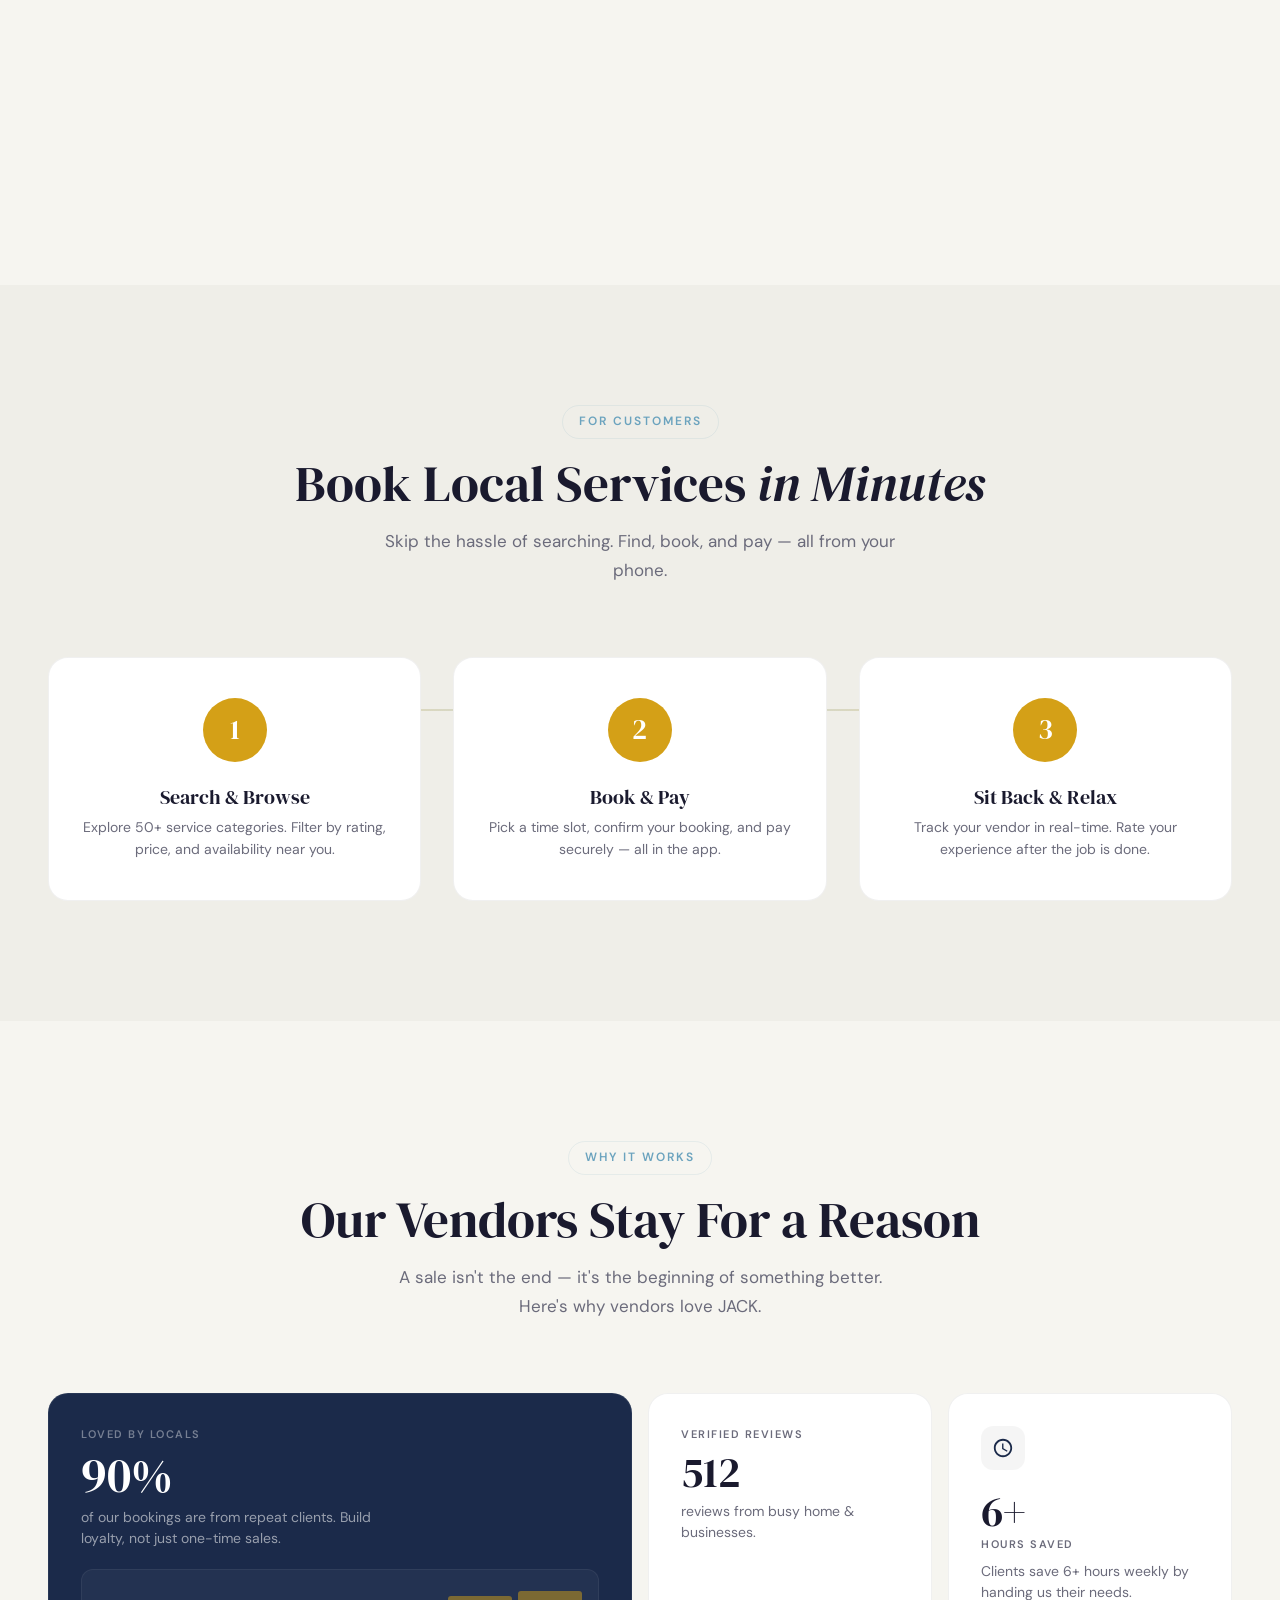
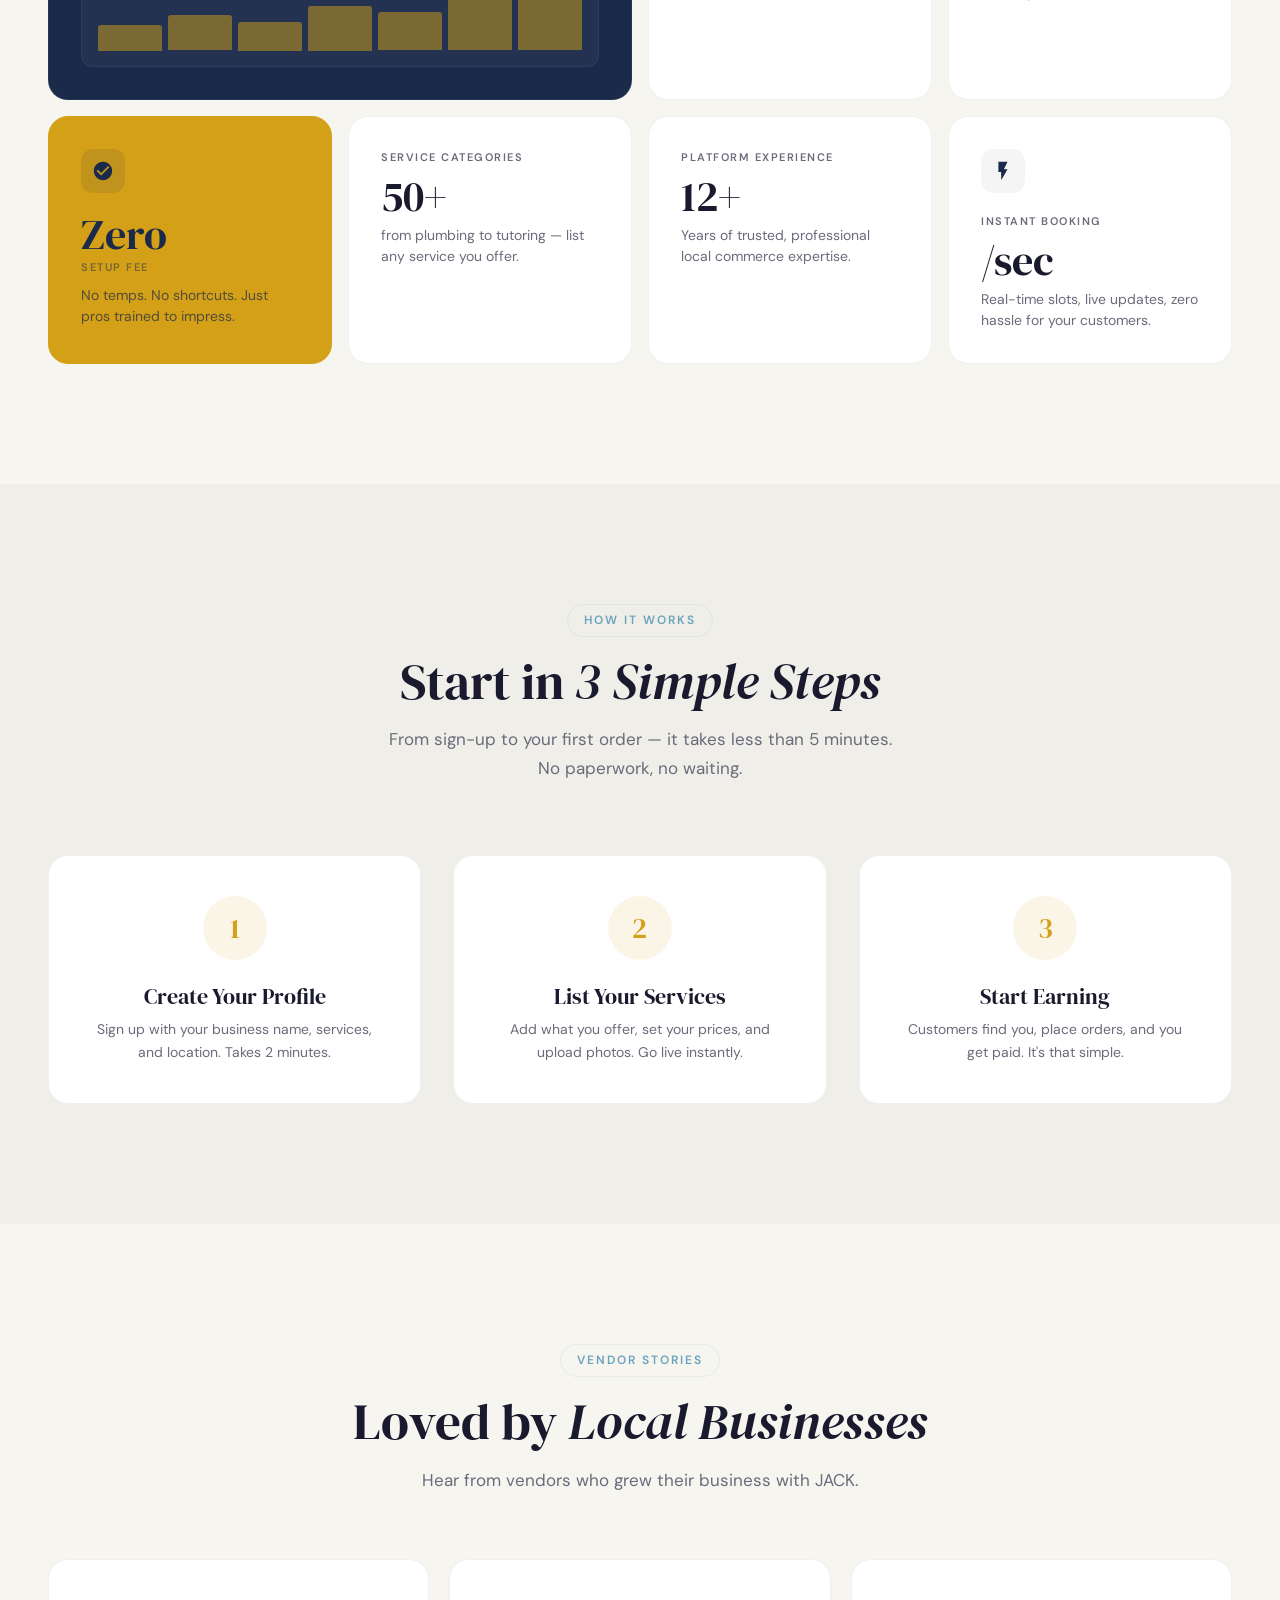
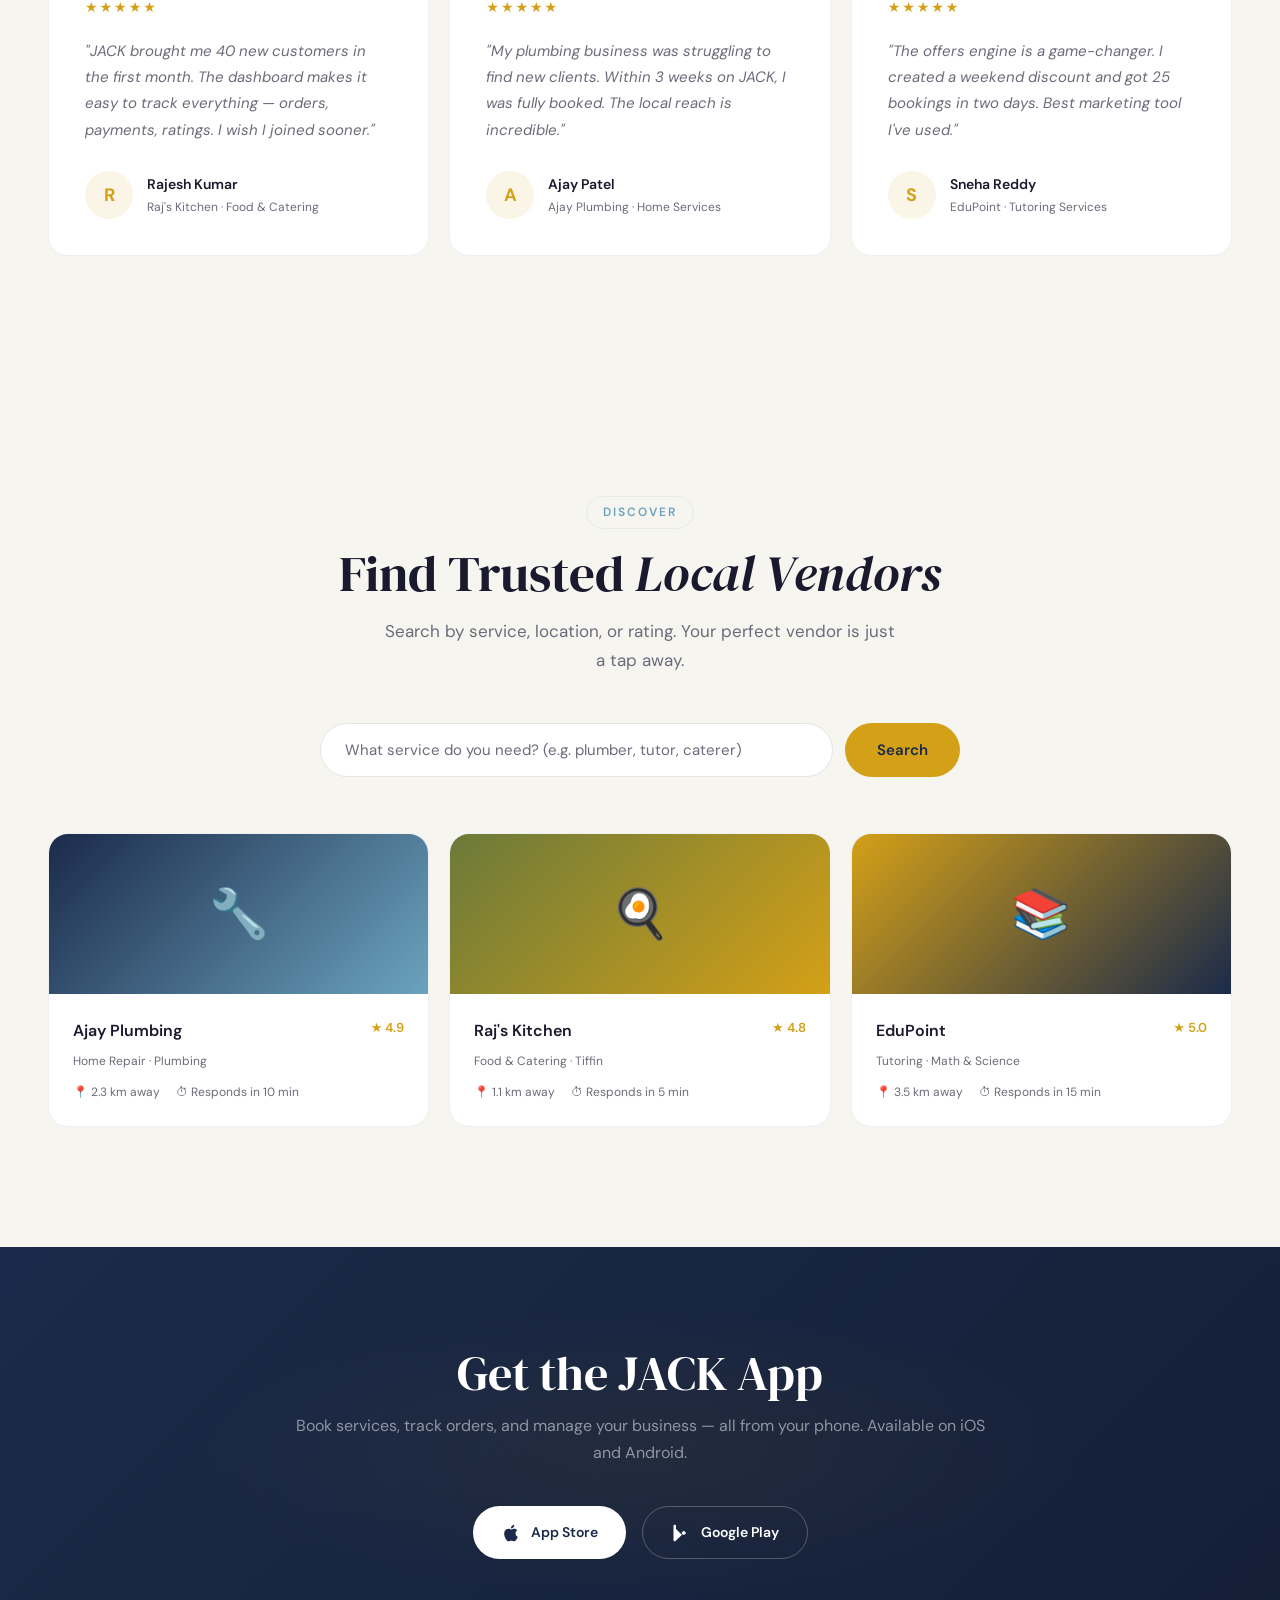
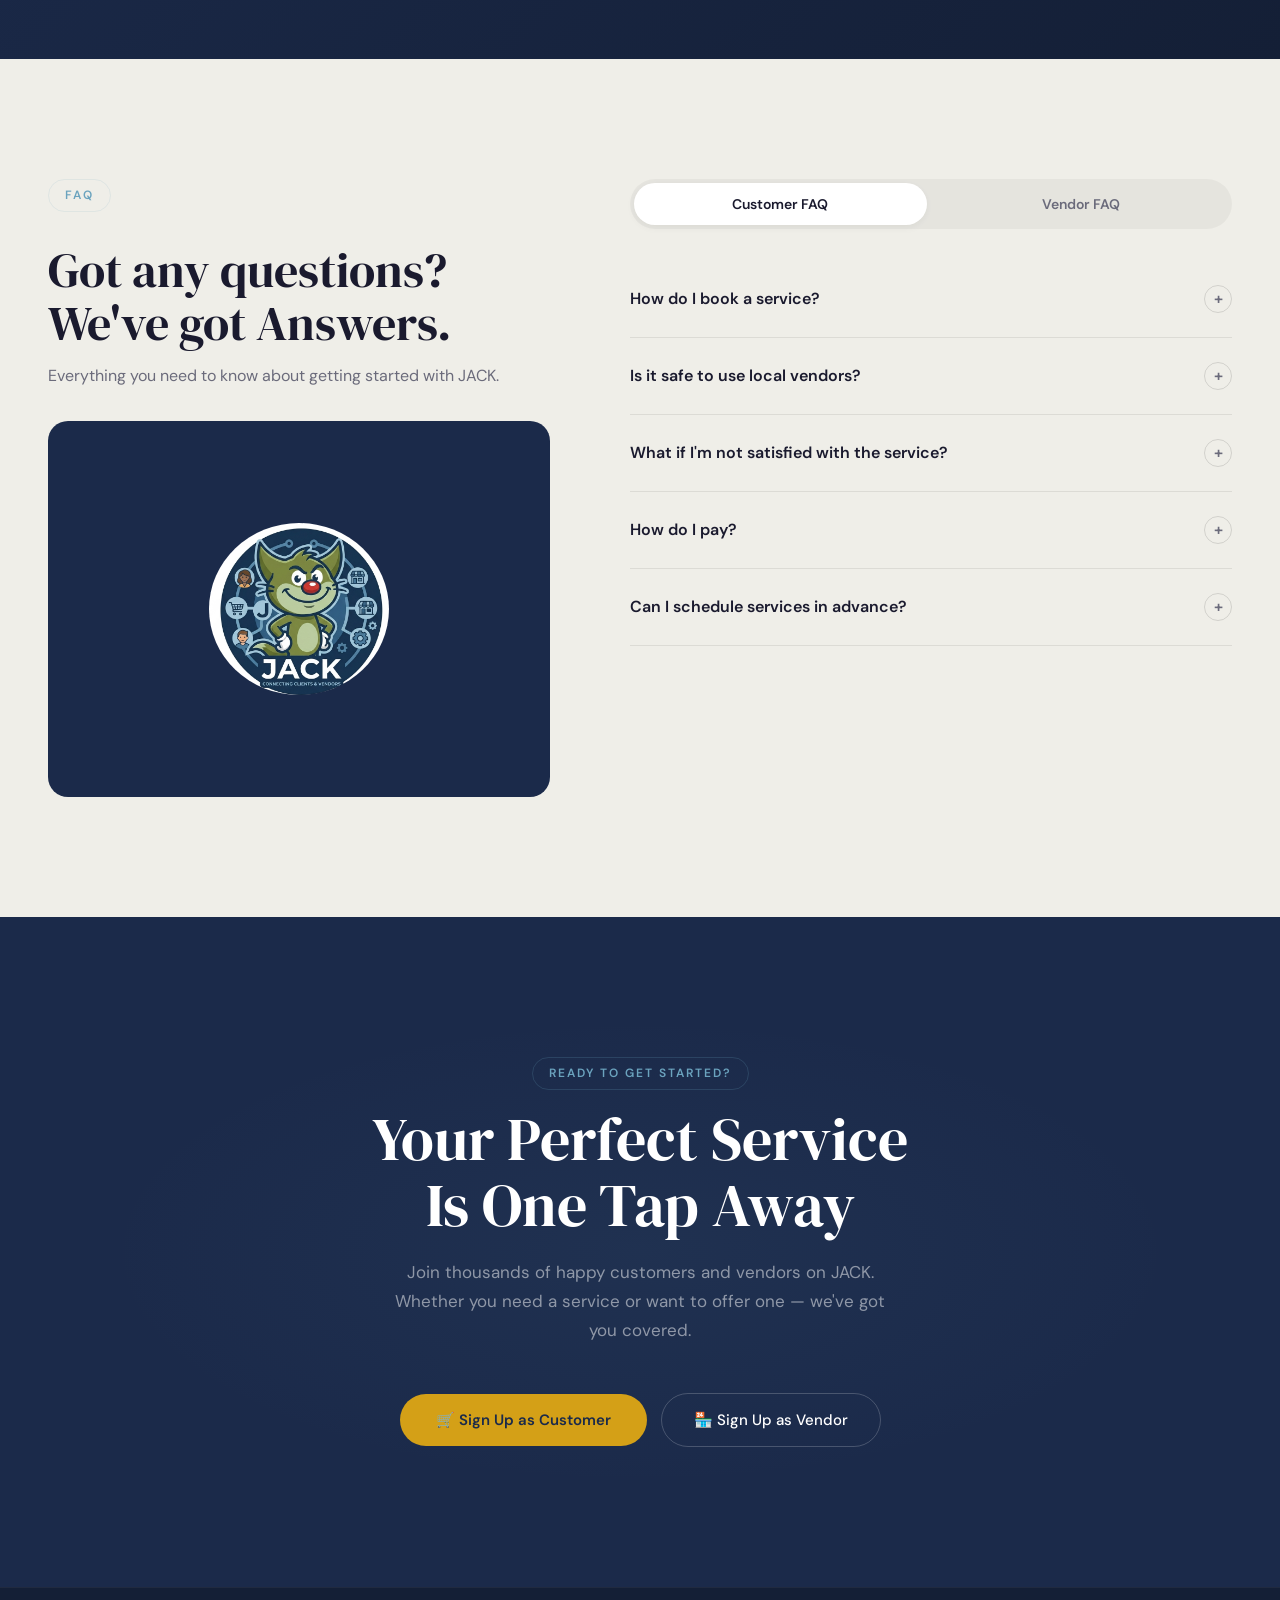
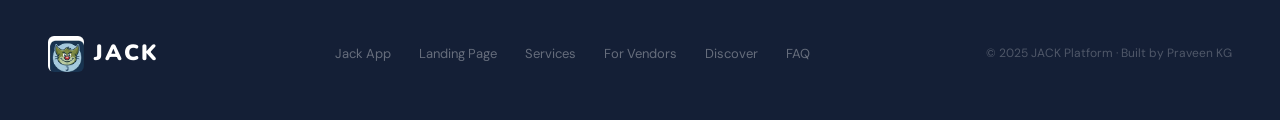
==== commit b0de28db: "Services: scroll-position driven — panels advance with page scroll - 600vh wrapper, sticky 100vh con" ====
--- a/index.html
+++ b/index.html
@@ -564,7 +564,7 @@
 
 /* ── SERVICE PANELS (embedded scroll) ── */
 .services-scroll-wrap{
-  position:relative;height:300vh;
+  position:relative;height:600vh;
 }
 .services-scroll-sticky{
   position:sticky;top:0;height:100vh;
@@ -769,7 +769,7 @@
   .faq-left{position:static}
   .mascot-badge{width:260px;height:260px}
   .panel-cards{grid-template-columns:repeat(2,1fr)}
-  .services-scroll-wrap{height:300vh}
+  .services-scroll-wrap{height:600vh}
   .services-scroll-sticky{margin:0 32px}
 }
 
@@ -1503,65 +1503,41 @@
 // ── SERVICES EMBEDDED SCROLL ──
 (function() {
   const wrap = document.querySelector('.services-scroll-wrap');
-  const sticky = document.querySelector('.services-scroll-sticky');
-  if (!wrap || !sticky) return;
+  if (!wrap) return;
   const panels = wrap.querySelectorAll('.services-panel');
   const dots = wrap.querySelectorAll('.services-progress-dot');
   const label = document.getElementById('scrollLabel');
   const arrow = document.getElementById('scrollArrow');
   const total = panels.length;
-  let currentIdx = 0;
-  let isAnimating = false;
-
-  function goTo(idx) {
-    if (idx < 0 || idx >= total || isAnimating) return;
-    isAnimating = true;
-    currentIdx = idx;
+  let lastIdx = -1;
+
+  function update() {
+    const rect = wrap.getBoundingClientRect();
+    const scrollable = wrap.offsetHeight - window.innerHeight;
+    const scrolled = -rect.top;
+    const progress = Math.max(0, Math.min(1, scrolled / scrollable));
+    const idx = Math.min(Math.floor(progress * total), total - 1);
+
+    if (idx === lastIdx) return;
+    lastIdx = idx;
+
     panels.forEach((p, i) => p.classList.toggle('active', i === idx));
     dots.forEach((d, i) => d.classList.toggle('active', i === idx));
     if (label) label.textContent = panels[idx].dataset.label;
-    if (arrow) arrow.classList.add('hidden');
-    setTimeout(() => isAnimating = false, 600);
+    if (arrow) arrow.classList.toggle('hidden', scrolled > 50);
   }
 
-  // Wheel handler — only capture when cursor is inside the sticky card
-  sticky.addEventListener('wheel', function(e) {
-    const rect = sticky.getBoundingClientRect();
-    const insideCard = (
-      e.clientX >= rect.left && e.clientX <= rect.right &&
-      e.clientY >= rect.top && e.clientY <= rect.bottom
-    );
-    if (!insideCard) return; // let page scroll normally
-
-    e.preventDefault();
-    if (isAnimating) return;
-
-    if (e.deltaY > 30 && currentIdx < total - 1) {
-      goTo(currentIdx + 1);
-    } else if (e.deltaY < -30 && currentIdx > 0) {
-      goTo(currentIdx - 1);
-    }
-  }, { passive: false });
-
-  // Touch support for mobile
-  let touchStartY = 0;
-  sticky.addEventListener('touchstart', function(e) {
-    touchStartY = e.touches[0].clientY;
-  }, { passive: true });
-  sticky.addEventListener('touchend', function(e) {
-    const diff = touchStartY - e.changedTouches[0].clientY;
-    if (Math.abs(diff) < 40) return;
-    if (diff > 0 && currentIdx < total - 1) goTo(currentIdx + 1);
-    else if (diff < 0 && currentIdx > 0) goTo(currentIdx - 1);
-  }, { passive: true });
-
-  // Dot click
+  window.addEventListener('scroll', update, { passive: true });
+  update();
+
   dots.forEach(dot => {
-    dot.addEventListener('click', () => goTo(parseInt(dot.dataset.idx)));
+    dot.addEventListener('click', () => {
+      const i = parseInt(dot.dataset.idx);
+      const top = wrap.offsetTop;
+      const scrollable = wrap.offsetHeight - window.innerHeight;
+      window.scrollTo({ top: top + (i / total) * scrollable, behavior: 'smooth' });
+    });
   });
-
-  // Init
-  goTo(0);
 })();
 
 
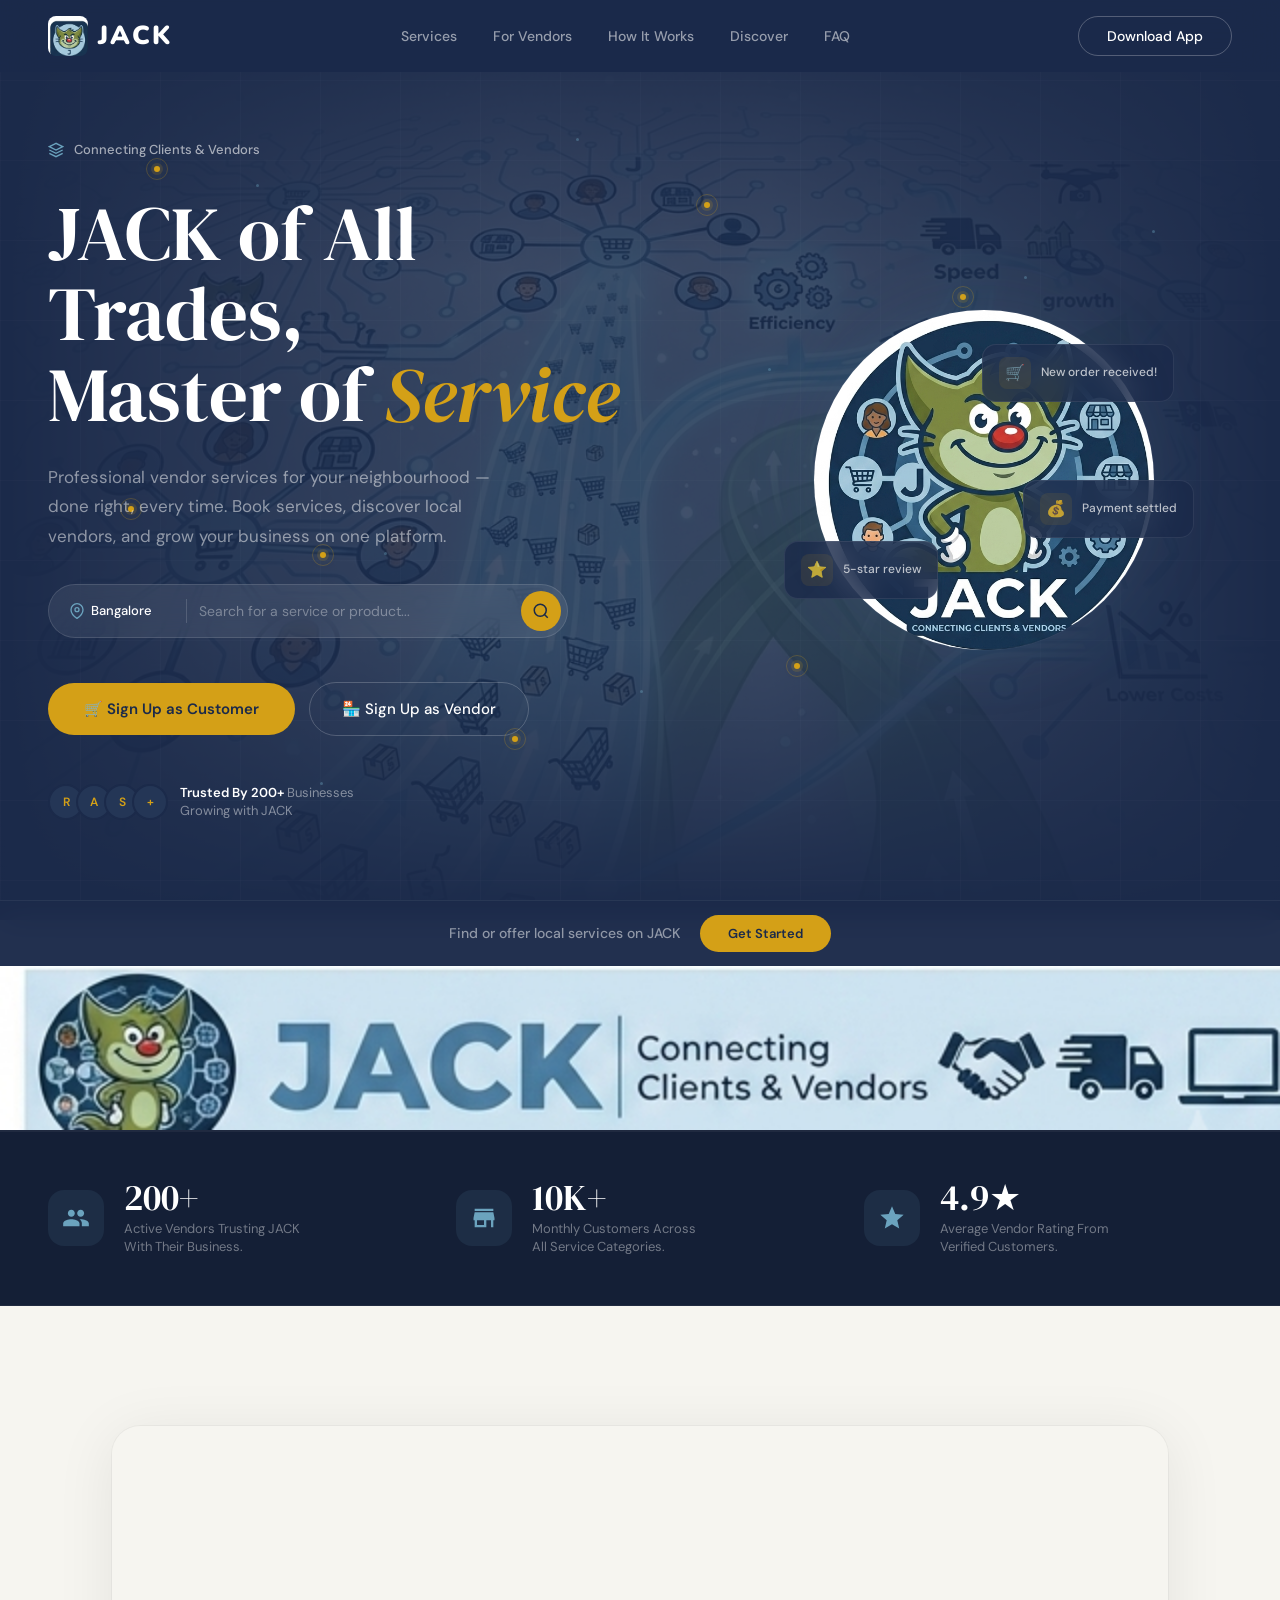
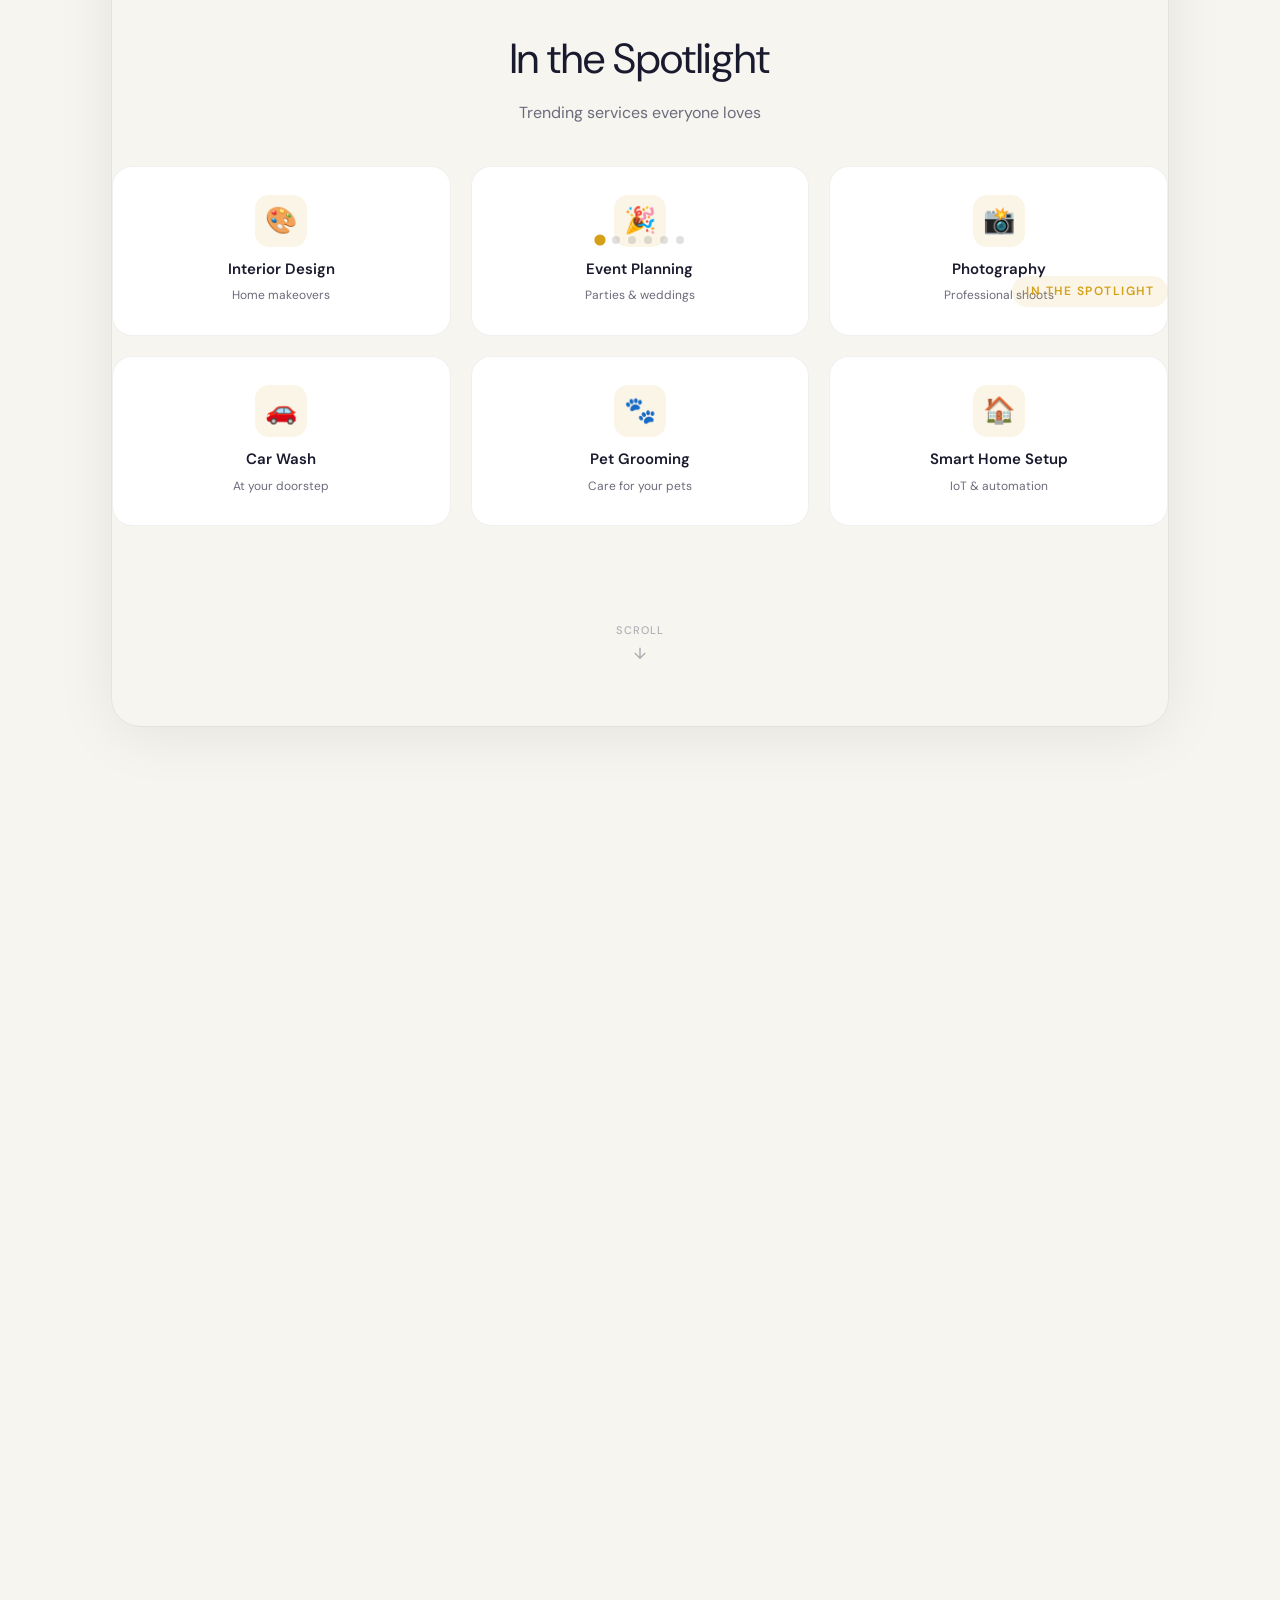
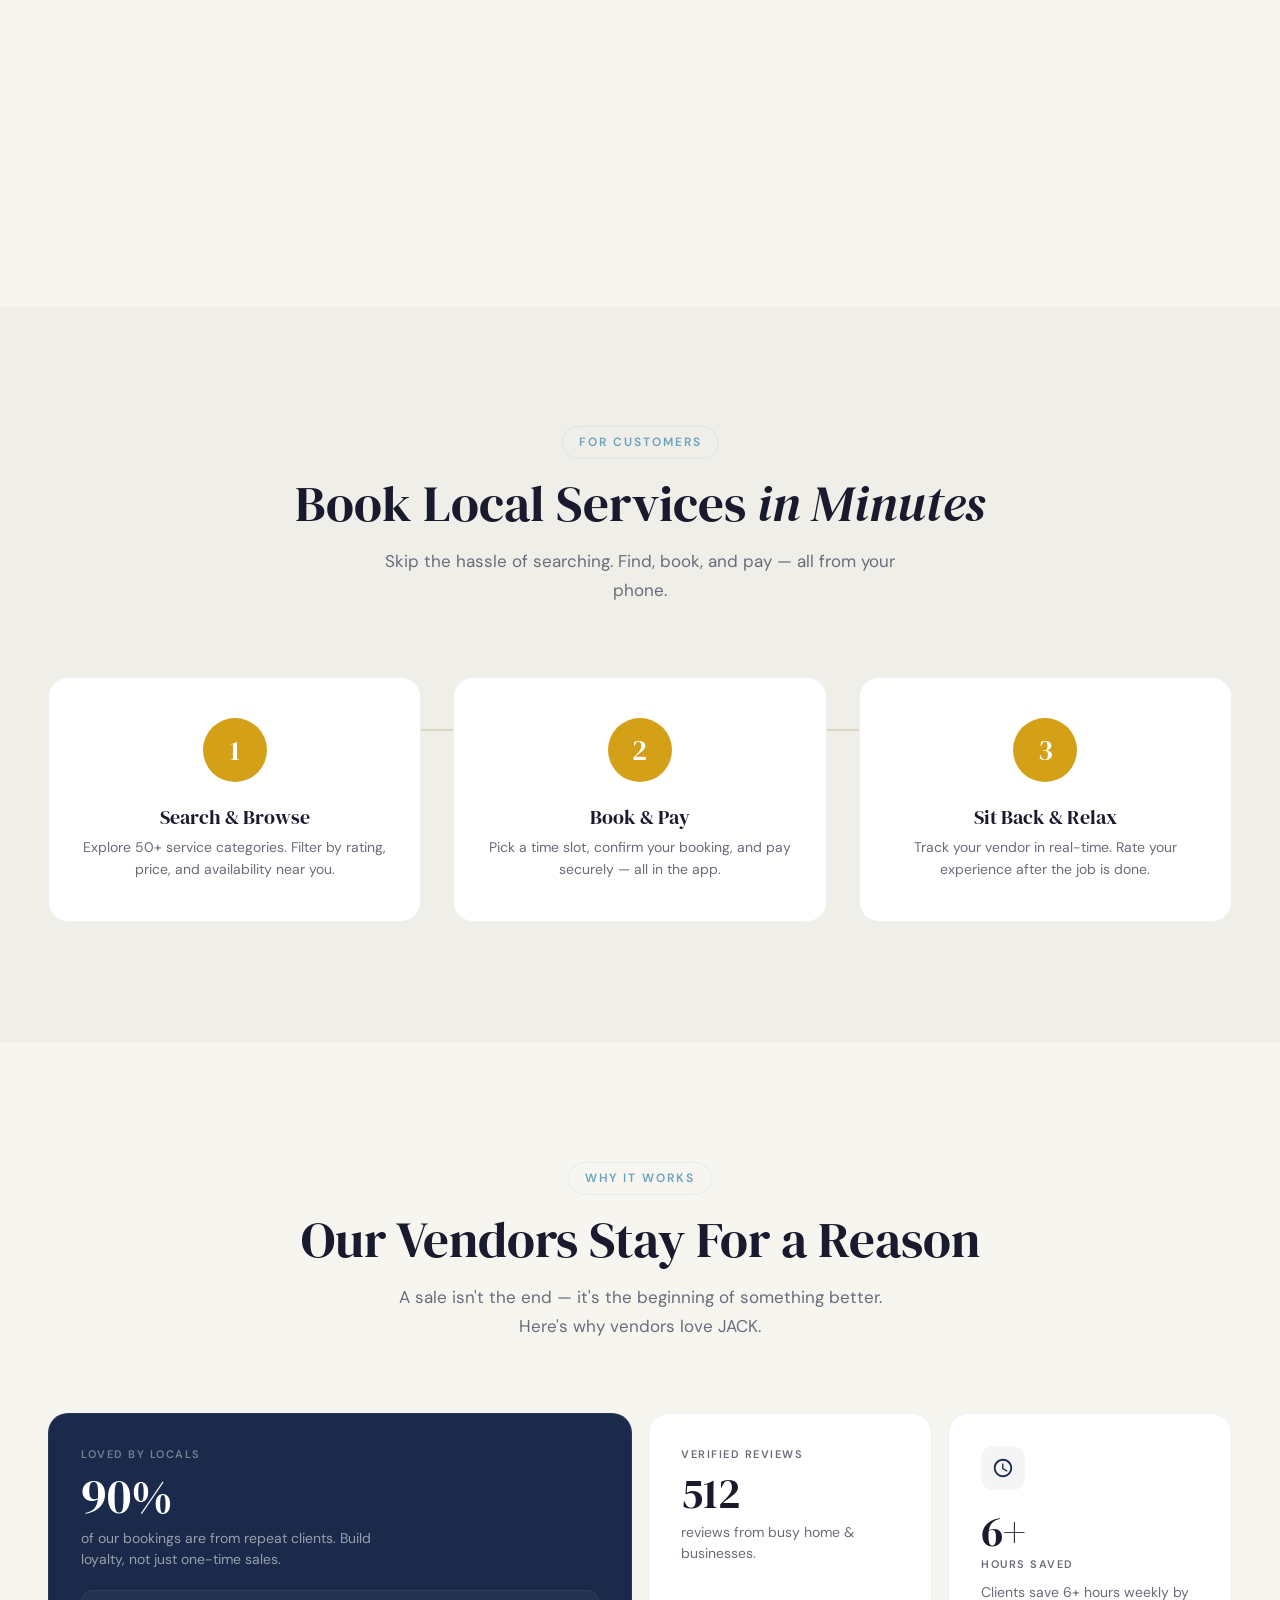
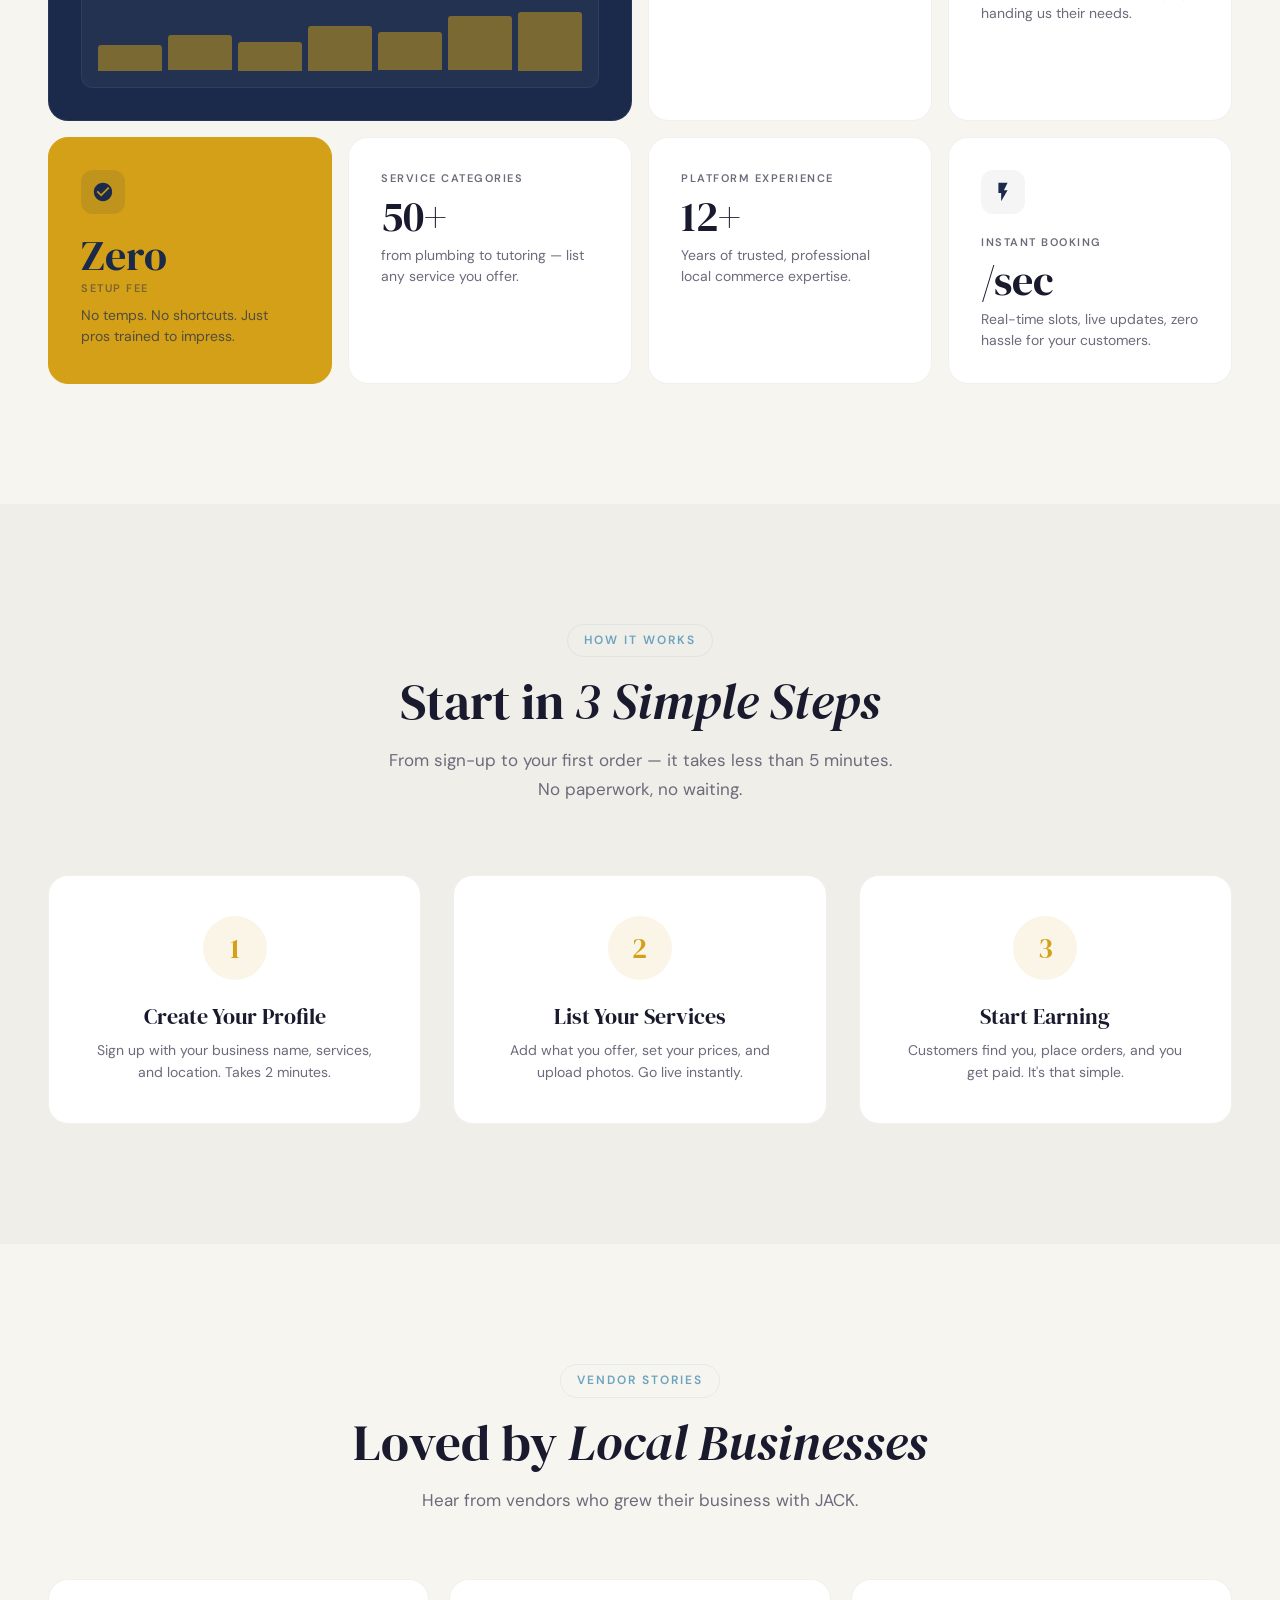
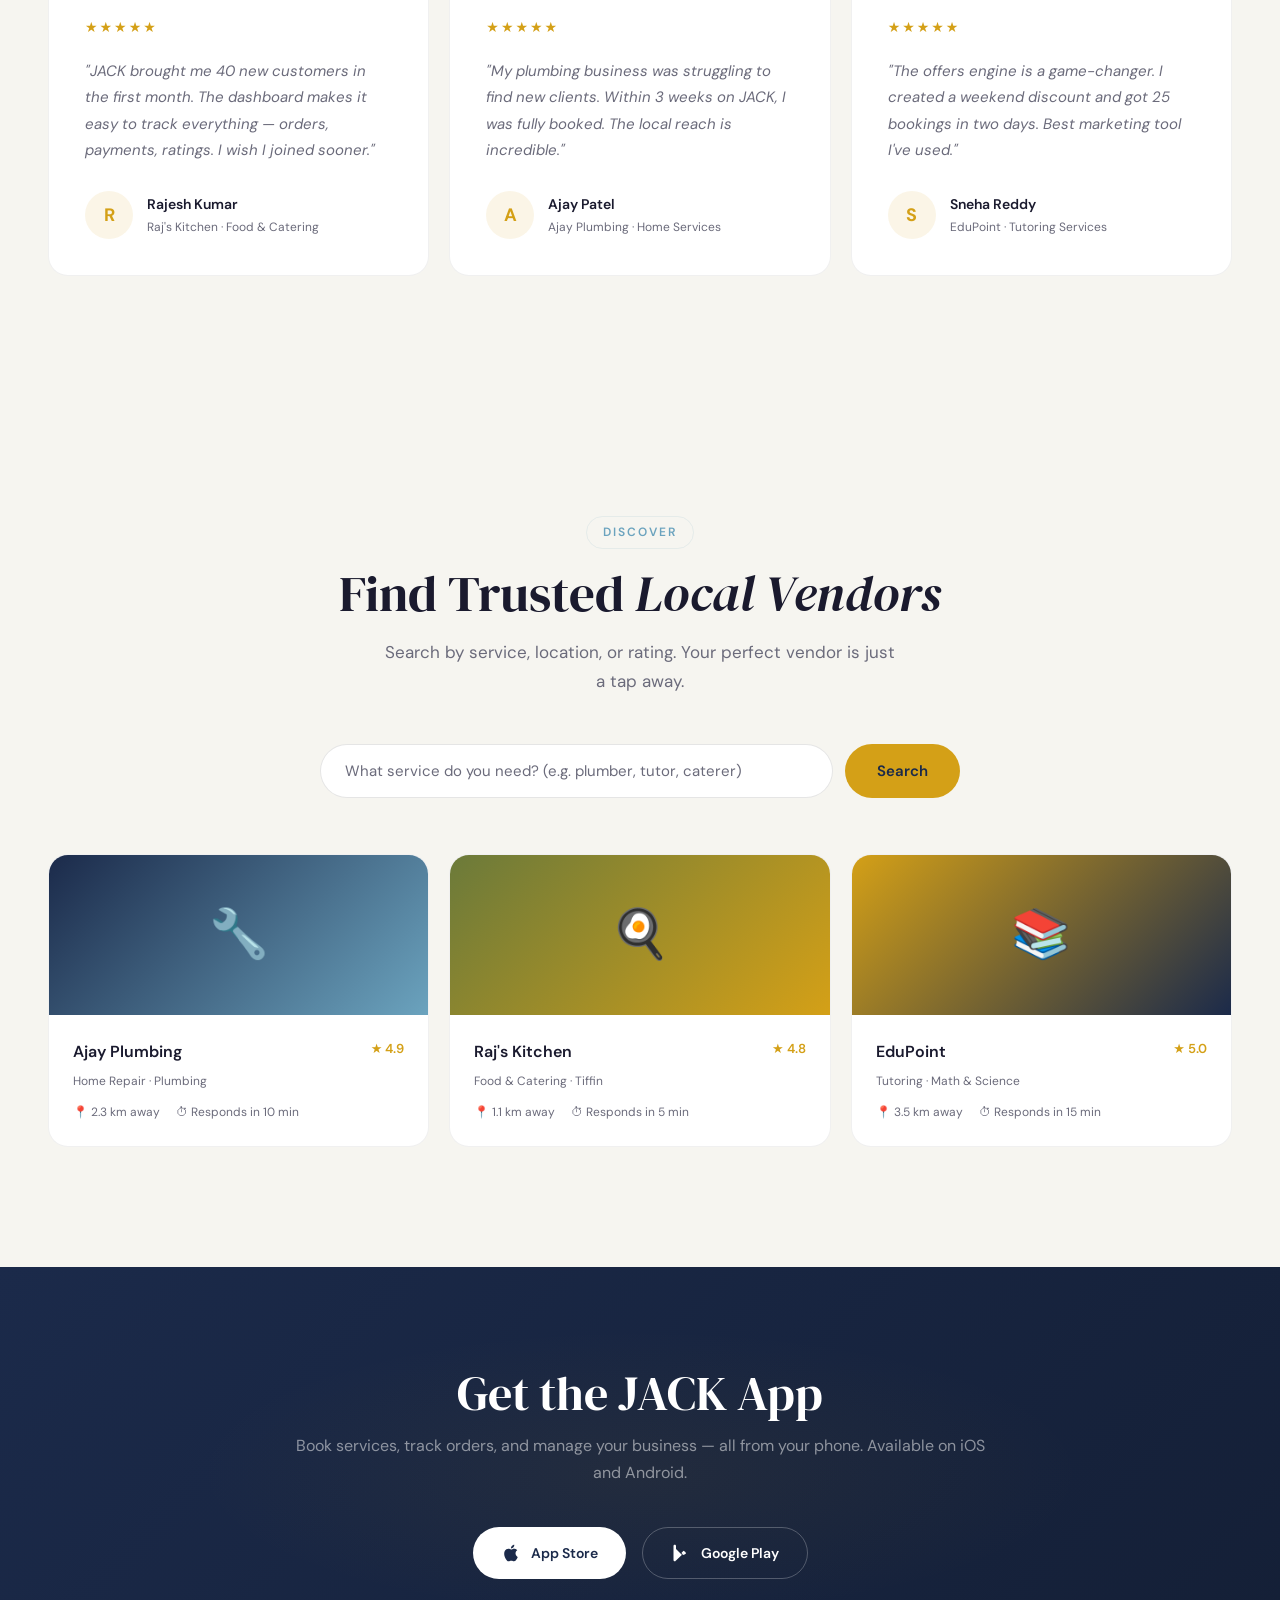
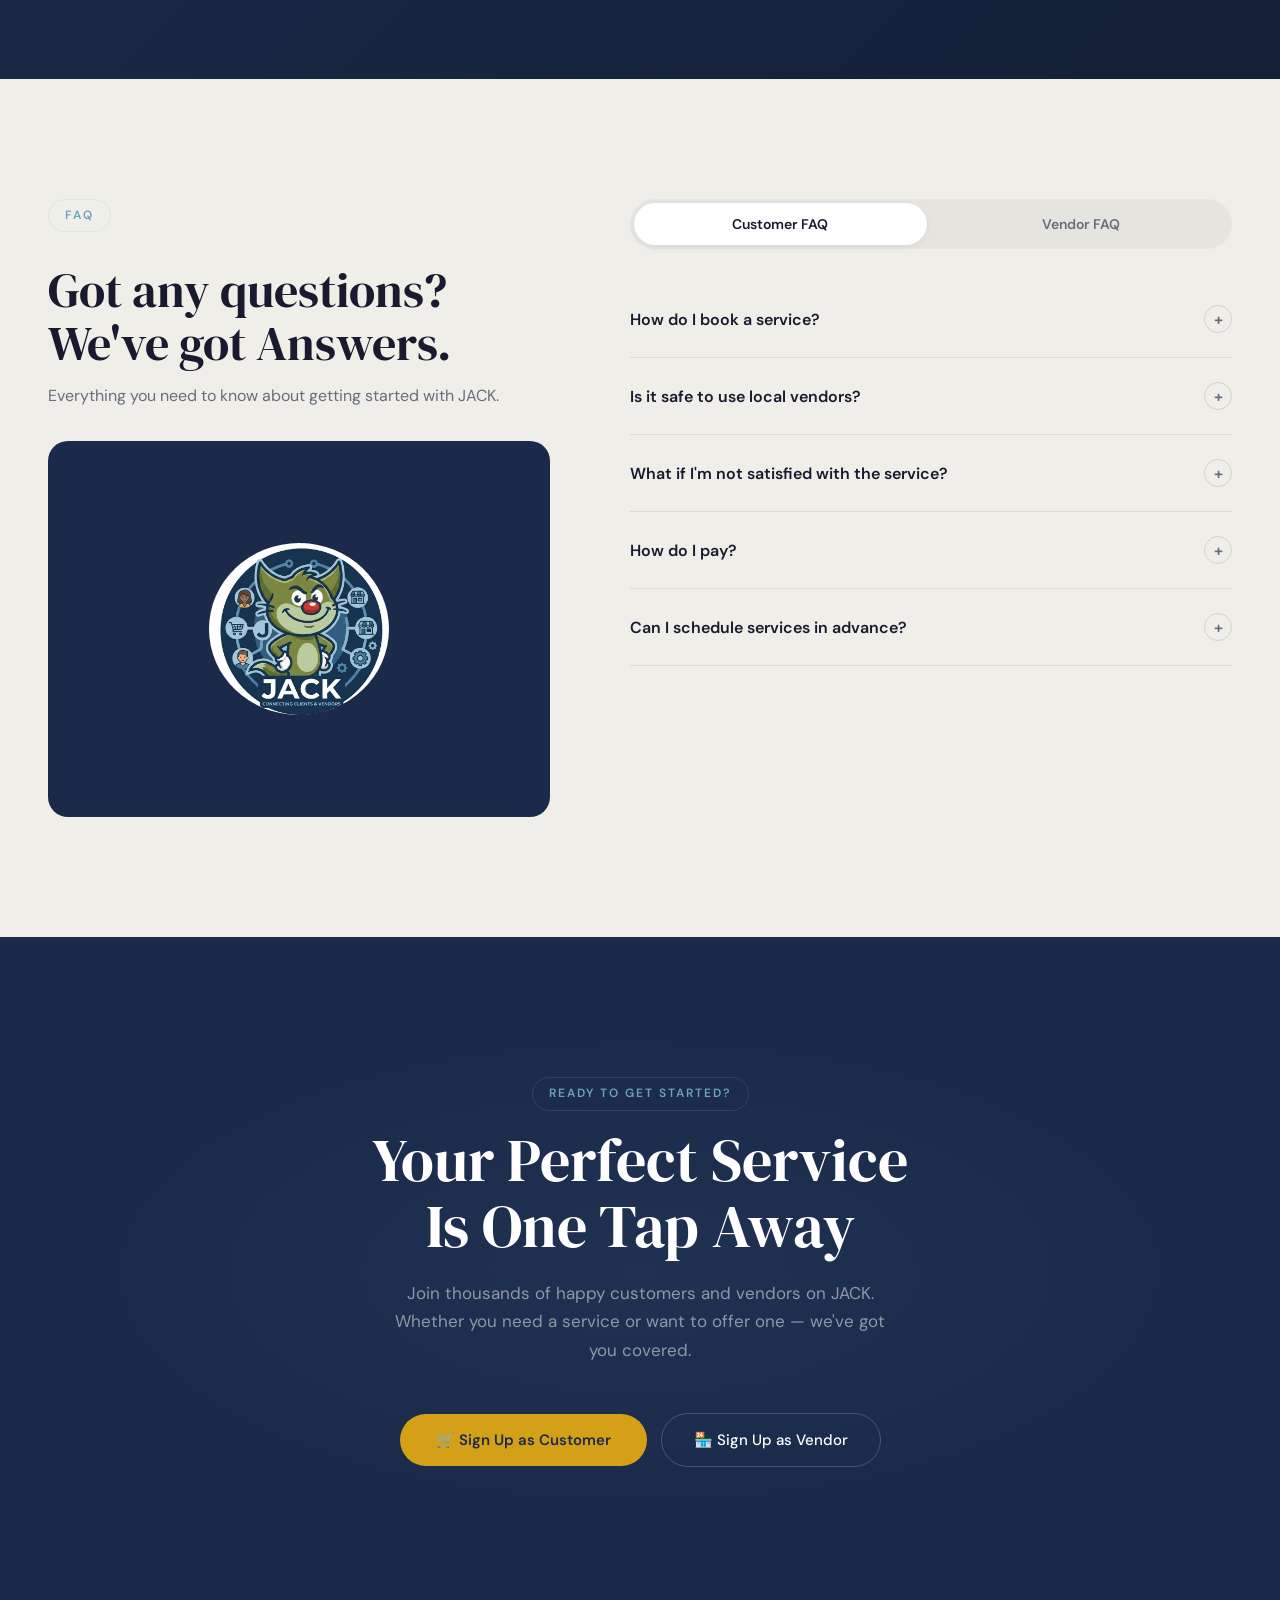
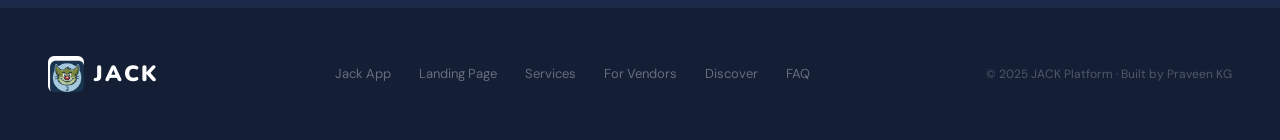
==== commit 604b1350: "Hero: add location selector + search bar for services/products - Location dropdown (Bangalore, Mumba" ====
--- a/index.html
+++ b/index.html
@@ -180,6 +180,47 @@
   animation:fadeUp .5s .5s forwards;
 }
 
+/* hero search bar */
+.hero-search{
+  display:flex;align-items:center;gap:0;
+  background:rgba(255,255,255,.08);backdrop-filter:blur(16px);
+  border:1px solid rgba(255,255,255,.12);border-radius:999px;
+  padding:6px 6px 6px 20px;margin-top:32px;max-width:520px;
+  opacity:0;transform:translateY(16px);
+  animation:fadeUp .5s .55s forwards;
+  transition:border-color .2s;
+}
+.hero-search:focus-within{border-color:rgba(255,255,255,.3)}
+.hero-search-loc{
+  display:flex;align-items:center;gap:6px;flex-shrink:0;
+}
+.hero-search-loc svg{width:16px;height:16px;color:var(--sky);flex-shrink:0}
+.hero-search-loc select{
+  background:none;border:none;outline:none;
+  font-family:'DM Sans',sans-serif;font-size:13px;font-weight:500;
+  color:var(--white);cursor:pointer;
+  -webkit-appearance:none;appearance:none;padding-right:4px;
+}
+.hero-search-loc select option{background:var(--navy);color:var(--white)}
+.hero-search-divider{
+  width:1px;height:24px;background:rgba(255,255,255,.15);flex-shrink:0;
+  margin:0 12px;
+}
+.hero-search input{
+  flex:1;background:none;border:none;outline:none;
+  font-family:'DM Sans',sans-serif;font-size:14px;
+  color:var(--white);min-width:0;
+}
+.hero-search input::placeholder{color:rgba(255,255,255,.35)}
+.hero-search-btn{
+  width:40px;height:40px;border-radius:50%;border:none;
+  background:var(--accent);cursor:pointer;flex-shrink:0;
+  display:flex;align-items:center;justify-content:center;
+  transition:background .2s,transform .15s;
+}
+.hero-search-btn:hover{background:var(--accent-hover);transform:scale(1.05)}
+.hero-search-btn svg{width:18px;height:18px;color:var(--navy)}
+
 .hero-actions{
   display:flex;gap:14px;margin-top:44px;align-items:center;flex-wrap:wrap;
   opacity:0;transform:translateY(16px);
@@ -777,6 +818,11 @@
   nav{padding:0 24px}
   .nav-links{display:none}
   .hero{padding:120px 24px 80px}
+  .hero-search{flex-direction:row;flex-wrap:wrap;border-radius:16px;padding:12px;gap:8px}
+  .hero-search-divider{display:none}
+  .hero-search-loc{width:100%}
+  .hero-search input{width:100%}
+  .hero-search-btn{width:100%;border-radius:12px;height:44px}
   section{padding:80px 24px}
   .stats-bar{padding:40px 24px}
   .stats-bar-inner{grid-template-columns:1fr;gap:24px}
@@ -867,6 +913,26 @@
       </div>
       <h1 class="hero-title">JACK of All Trades,<br>Master of <em>Service</em></h1>
       <p class="hero-sub">Professional vendor services for your neighbourhood — done right, every time. Book services, discover local vendors, and grow your business on one platform.</p>
+      <div class="hero-search reveal">
+        <div class="hero-search-loc">
+          <svg viewBox="0 0 24 24" fill="none" stroke="currentColor" stroke-width="2"><path d="M21 10c0 7-9 13-9 13s-9-6-9-13a9 9 0 0118 0z"/><circle cx="12" cy="10" r="3"/></svg>
+          <select id="heroLocation">
+            <option>Bangalore</option>
+            <option>Mumbai</option>
+            <option>Delhi</option>
+            <option>Hyderabad</option>
+            <option>Chennai</option>
+            <option>Pune</option>
+            <option>Kolkata</option>
+            <option>All Locations</option>
+          </select>
+        </div>
+        <div class="hero-search-divider"></div>
+        <input type="text" id="heroSearch" placeholder="Search for a service or product...">
+        <button class="hero-search-btn">
+          <svg viewBox="0 0 24 24" fill="none" stroke="currentColor" stroke-width="2"><circle cx="11" cy="11" r="8"/><path d="M21 21l-4.35-4.35"/></svg>
+        </button>
+      </div>
       <div class="hero-actions">
         <button class="btn-primary">🛒 Sign Up as Customer</button>
         <button class="btn-secondary">🏪 Sign Up as Vendor</button>
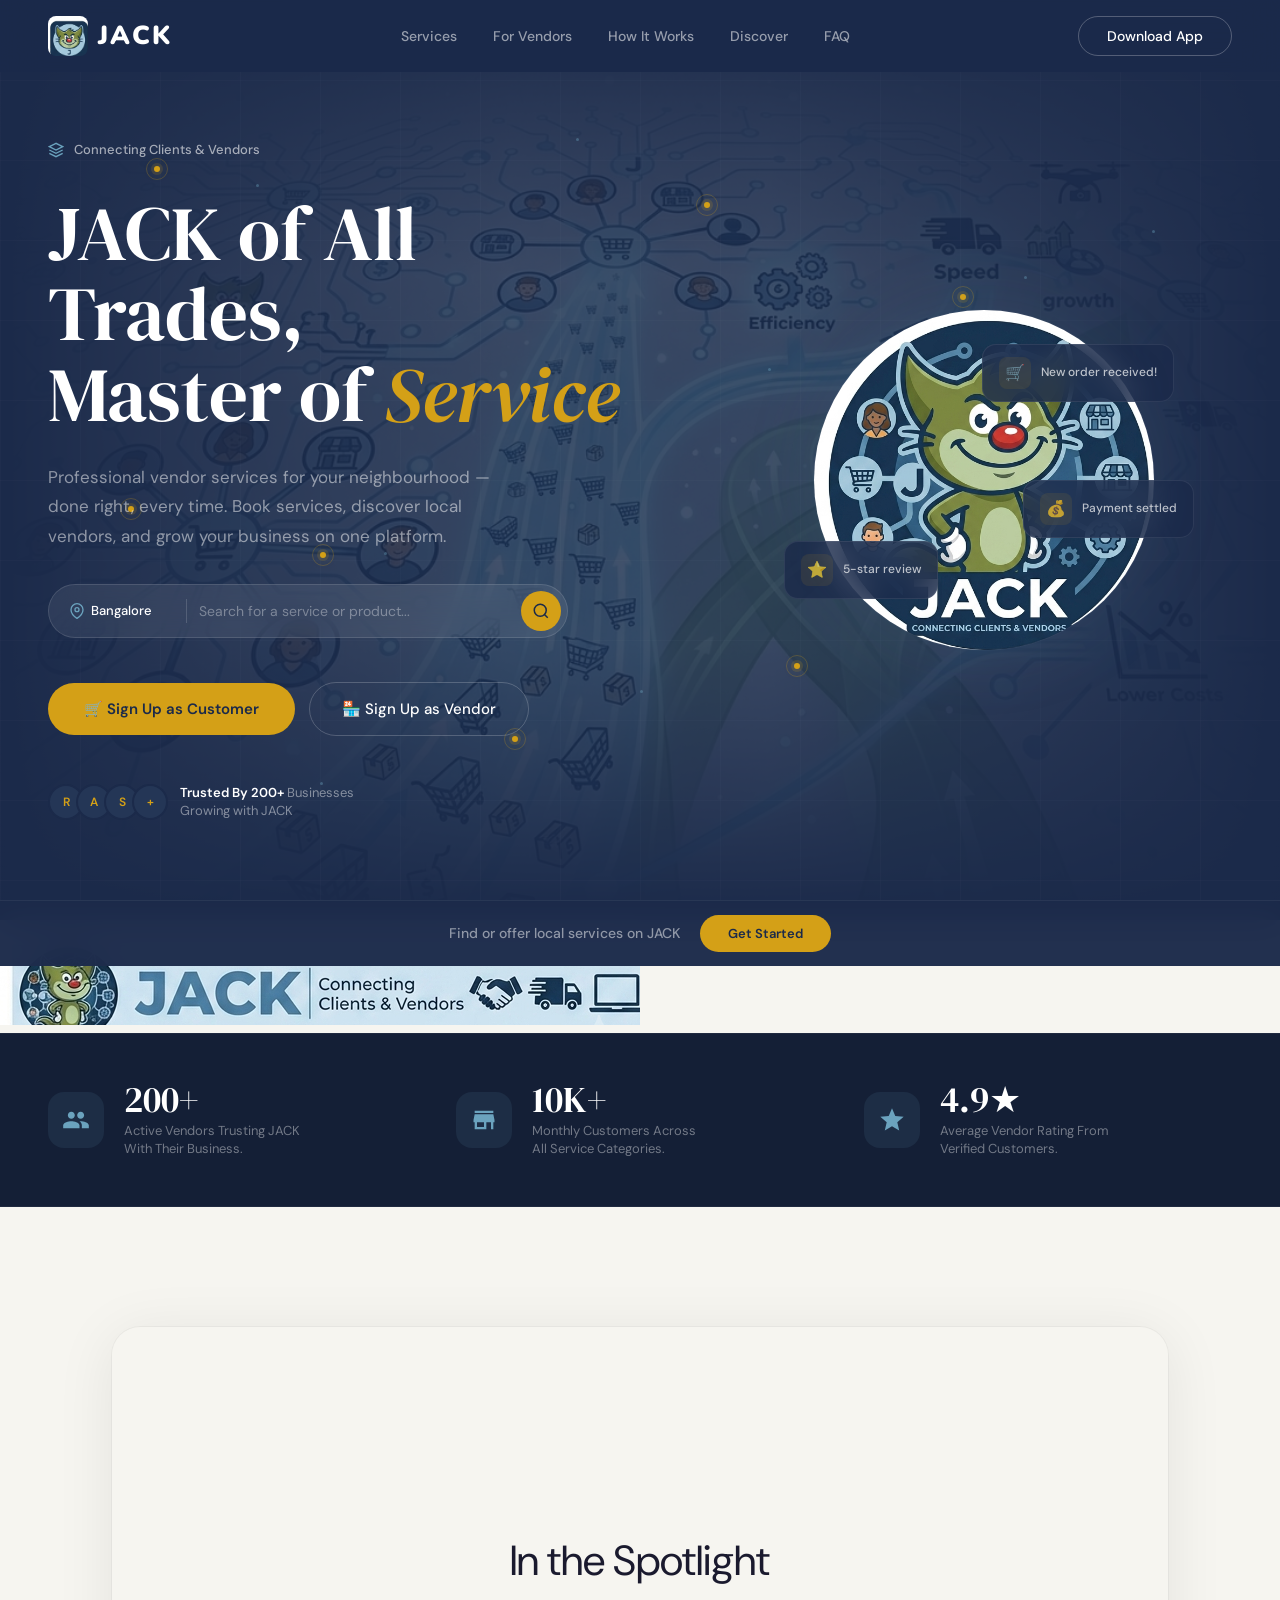
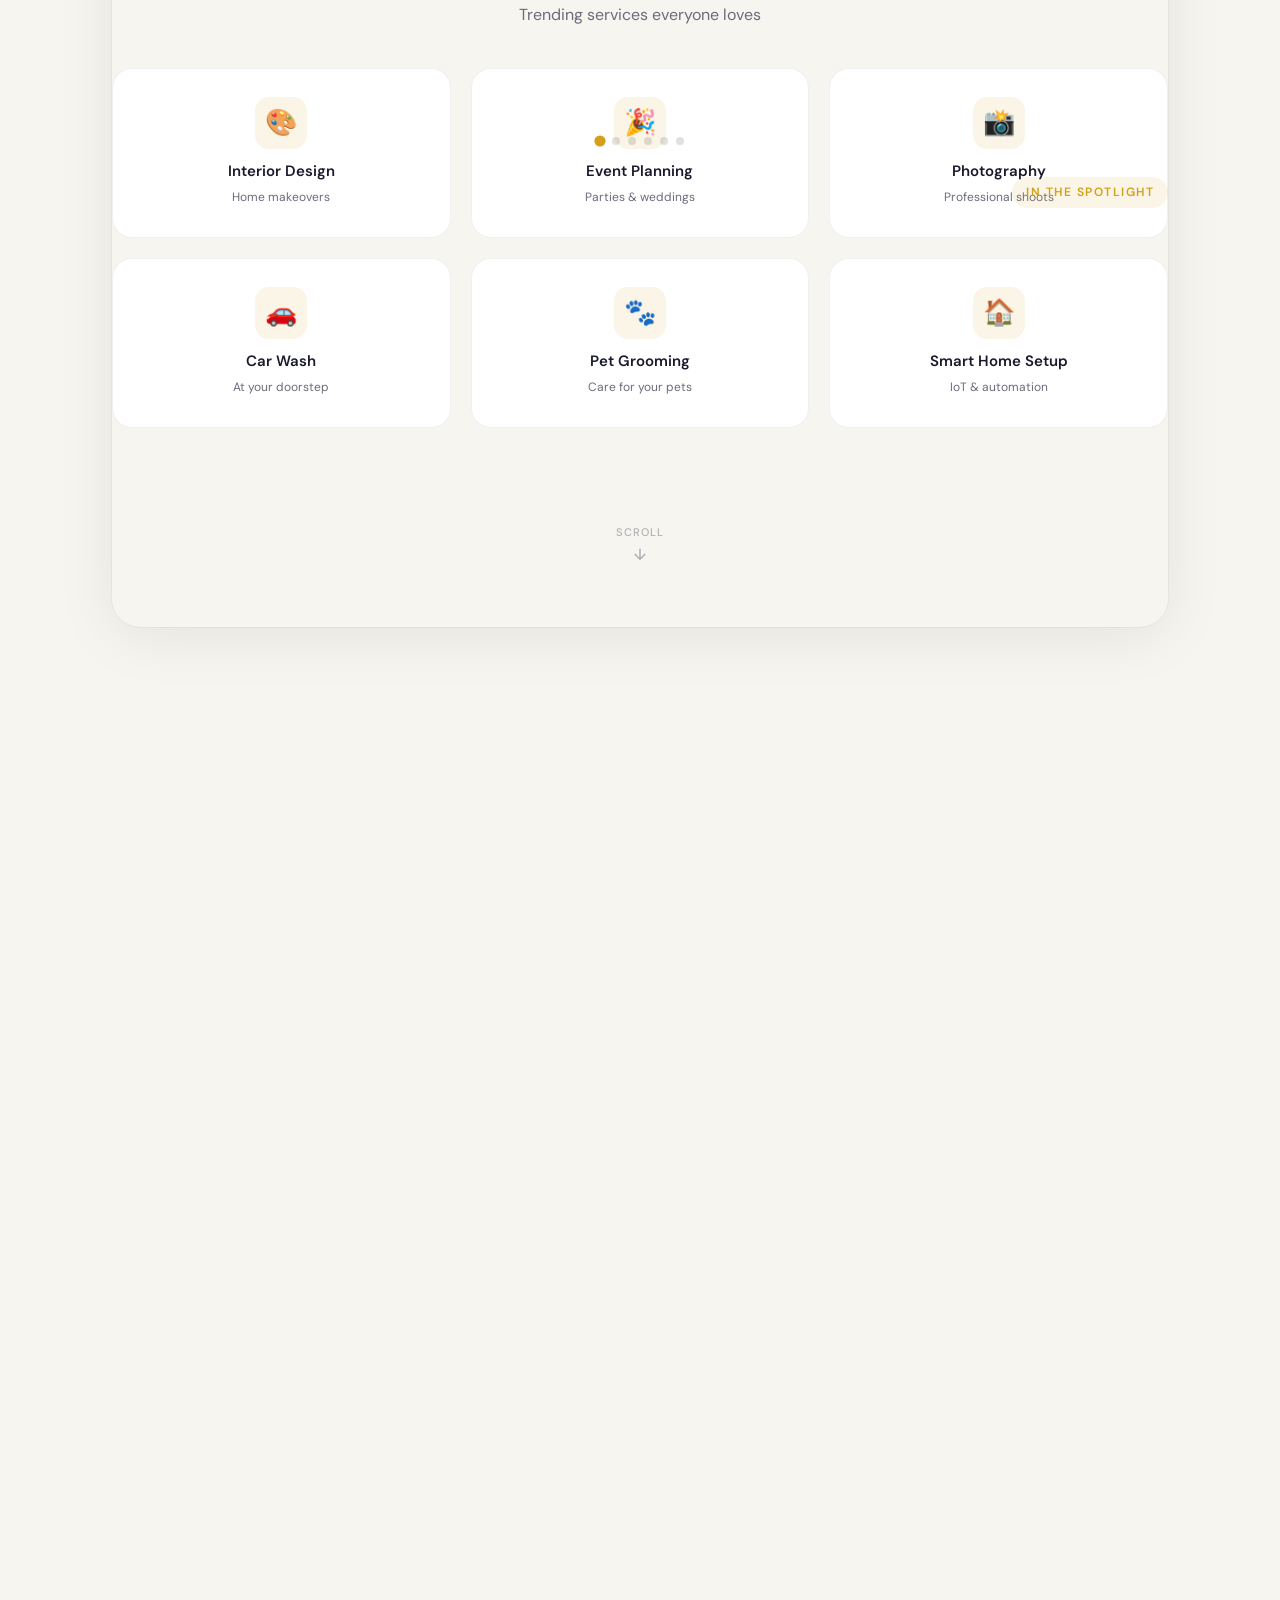
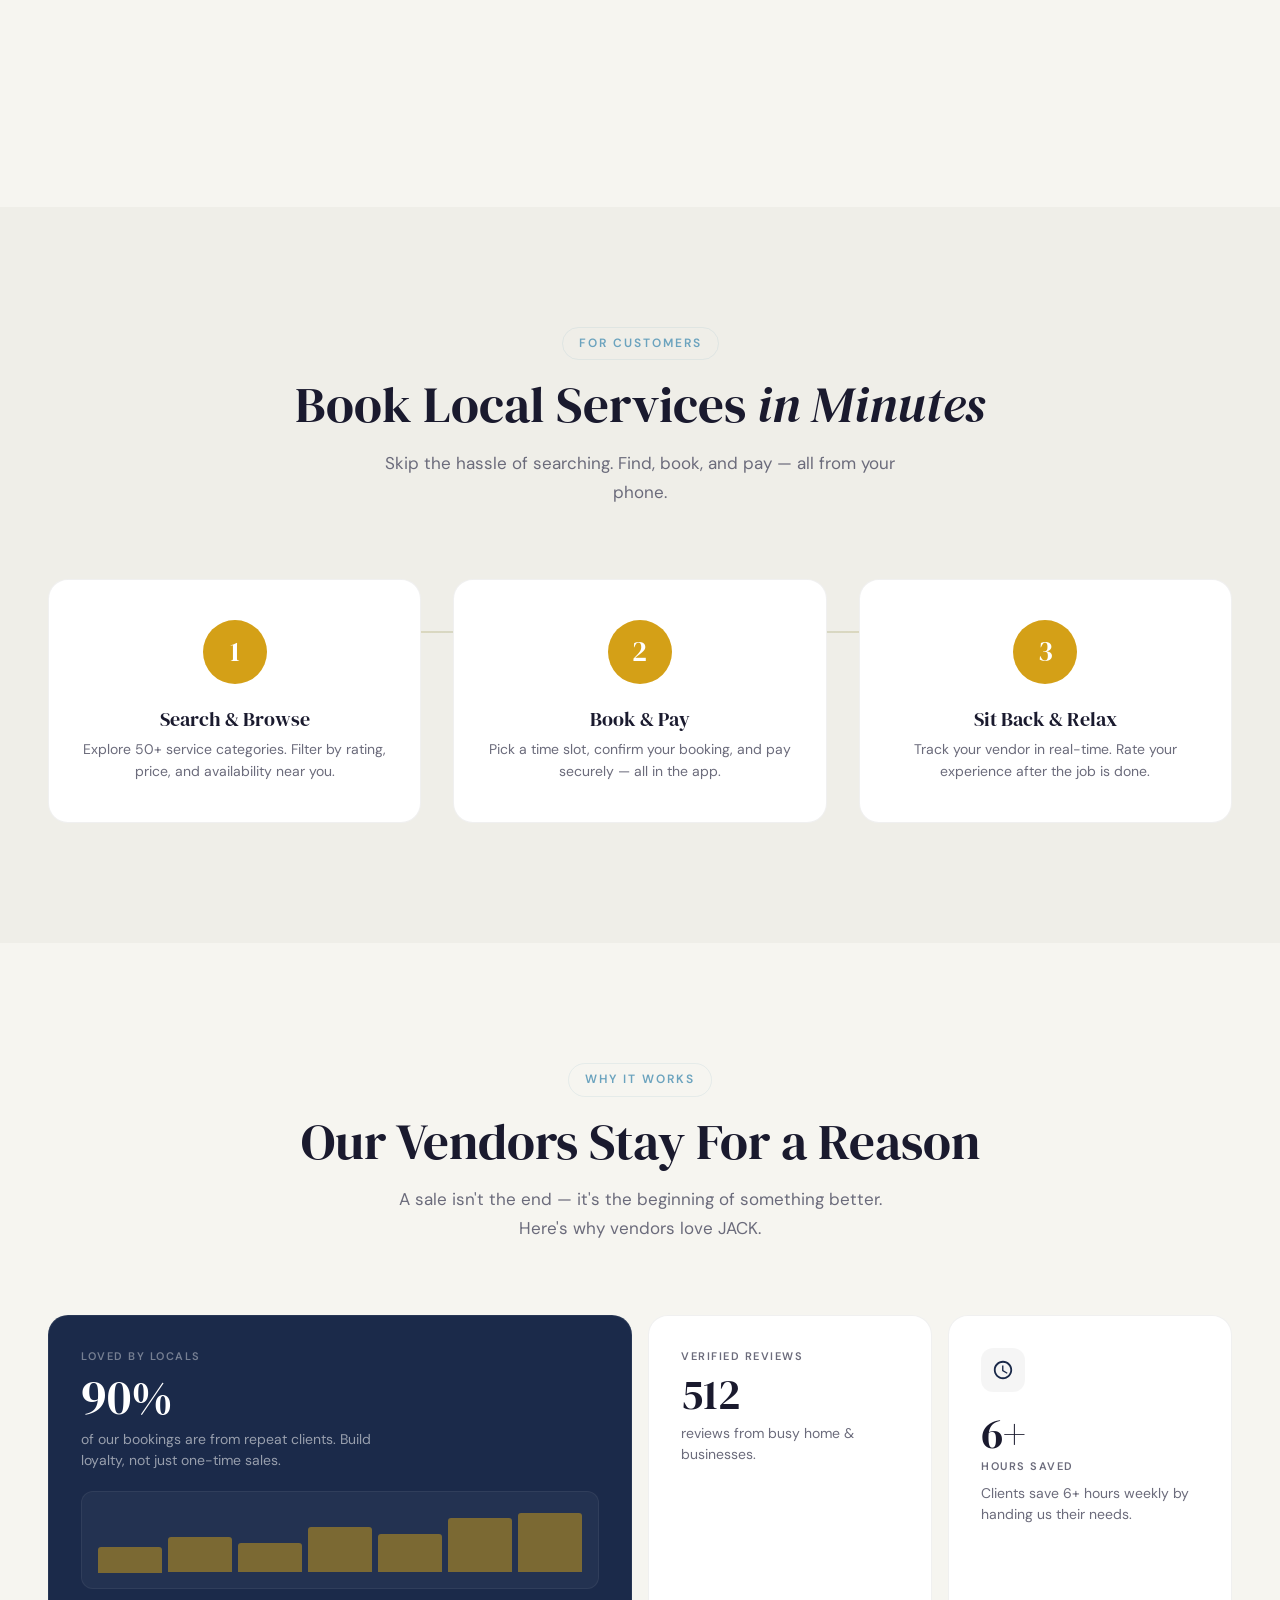
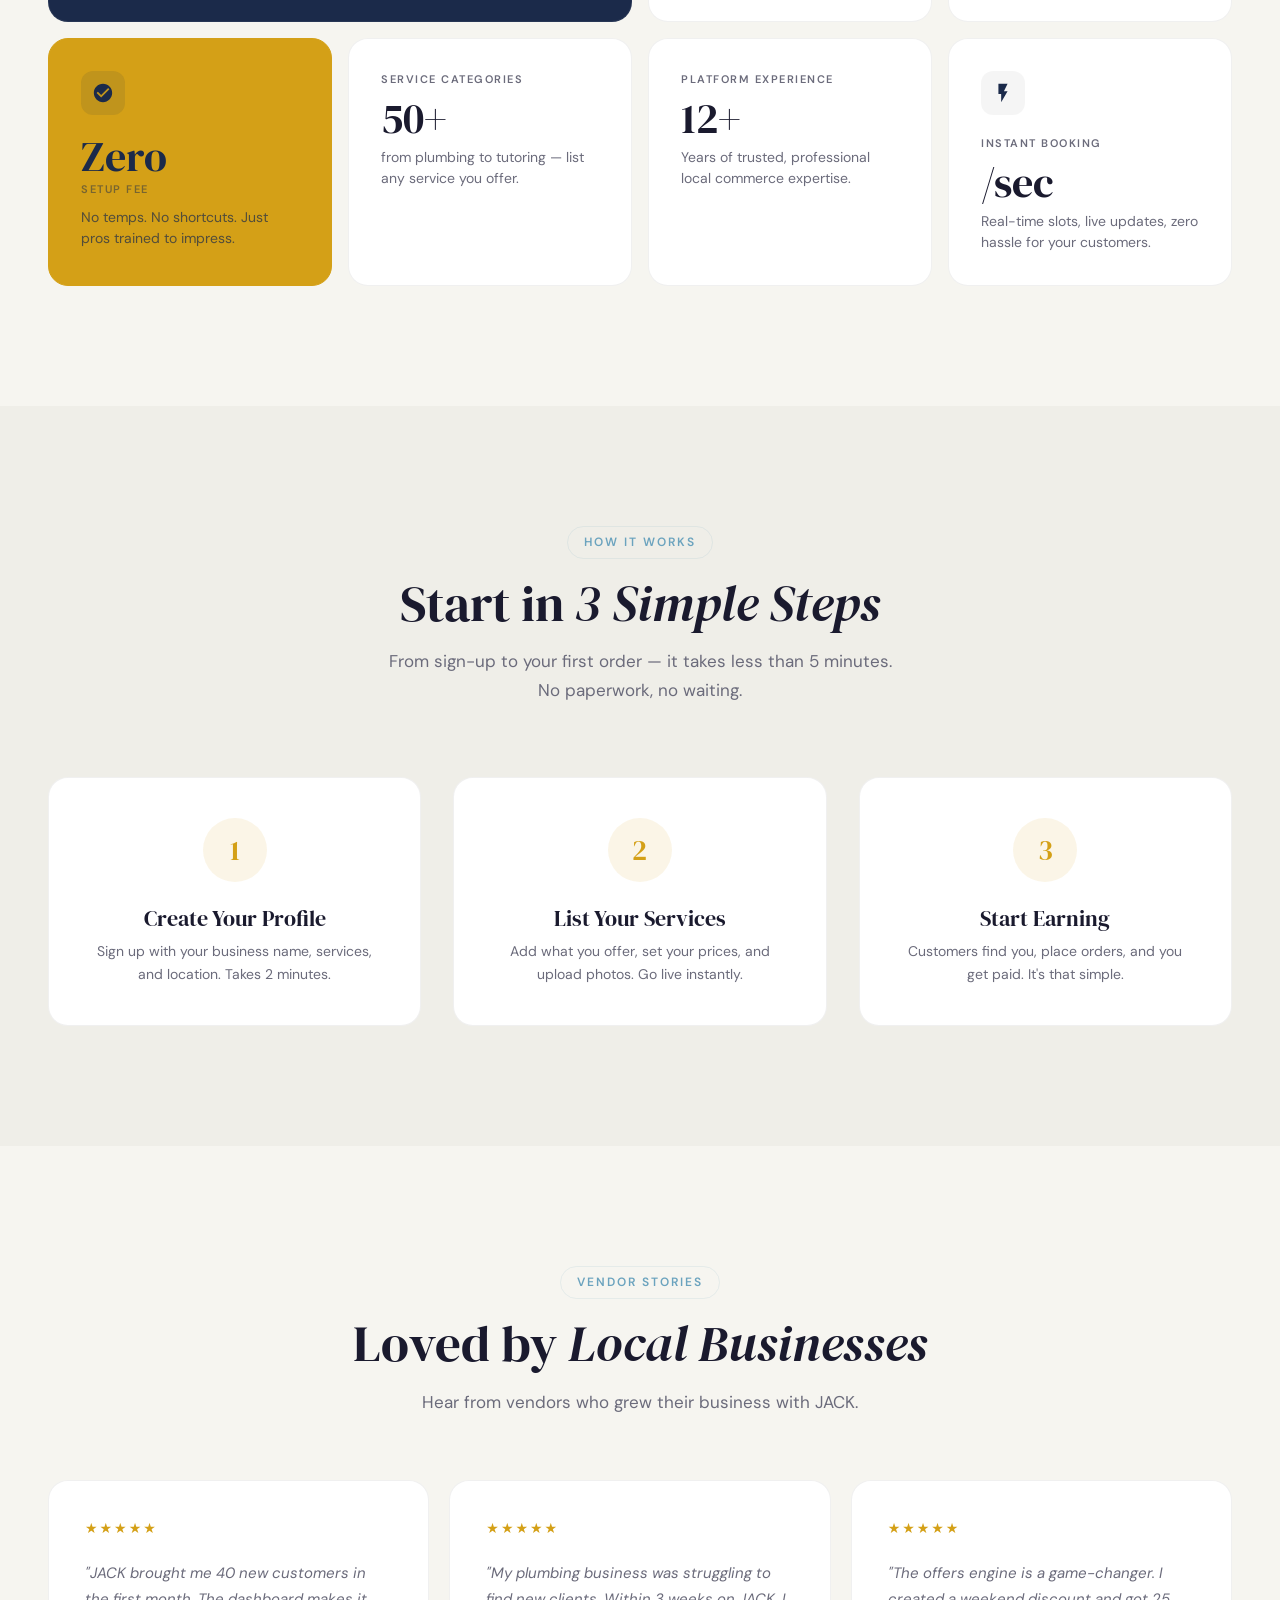
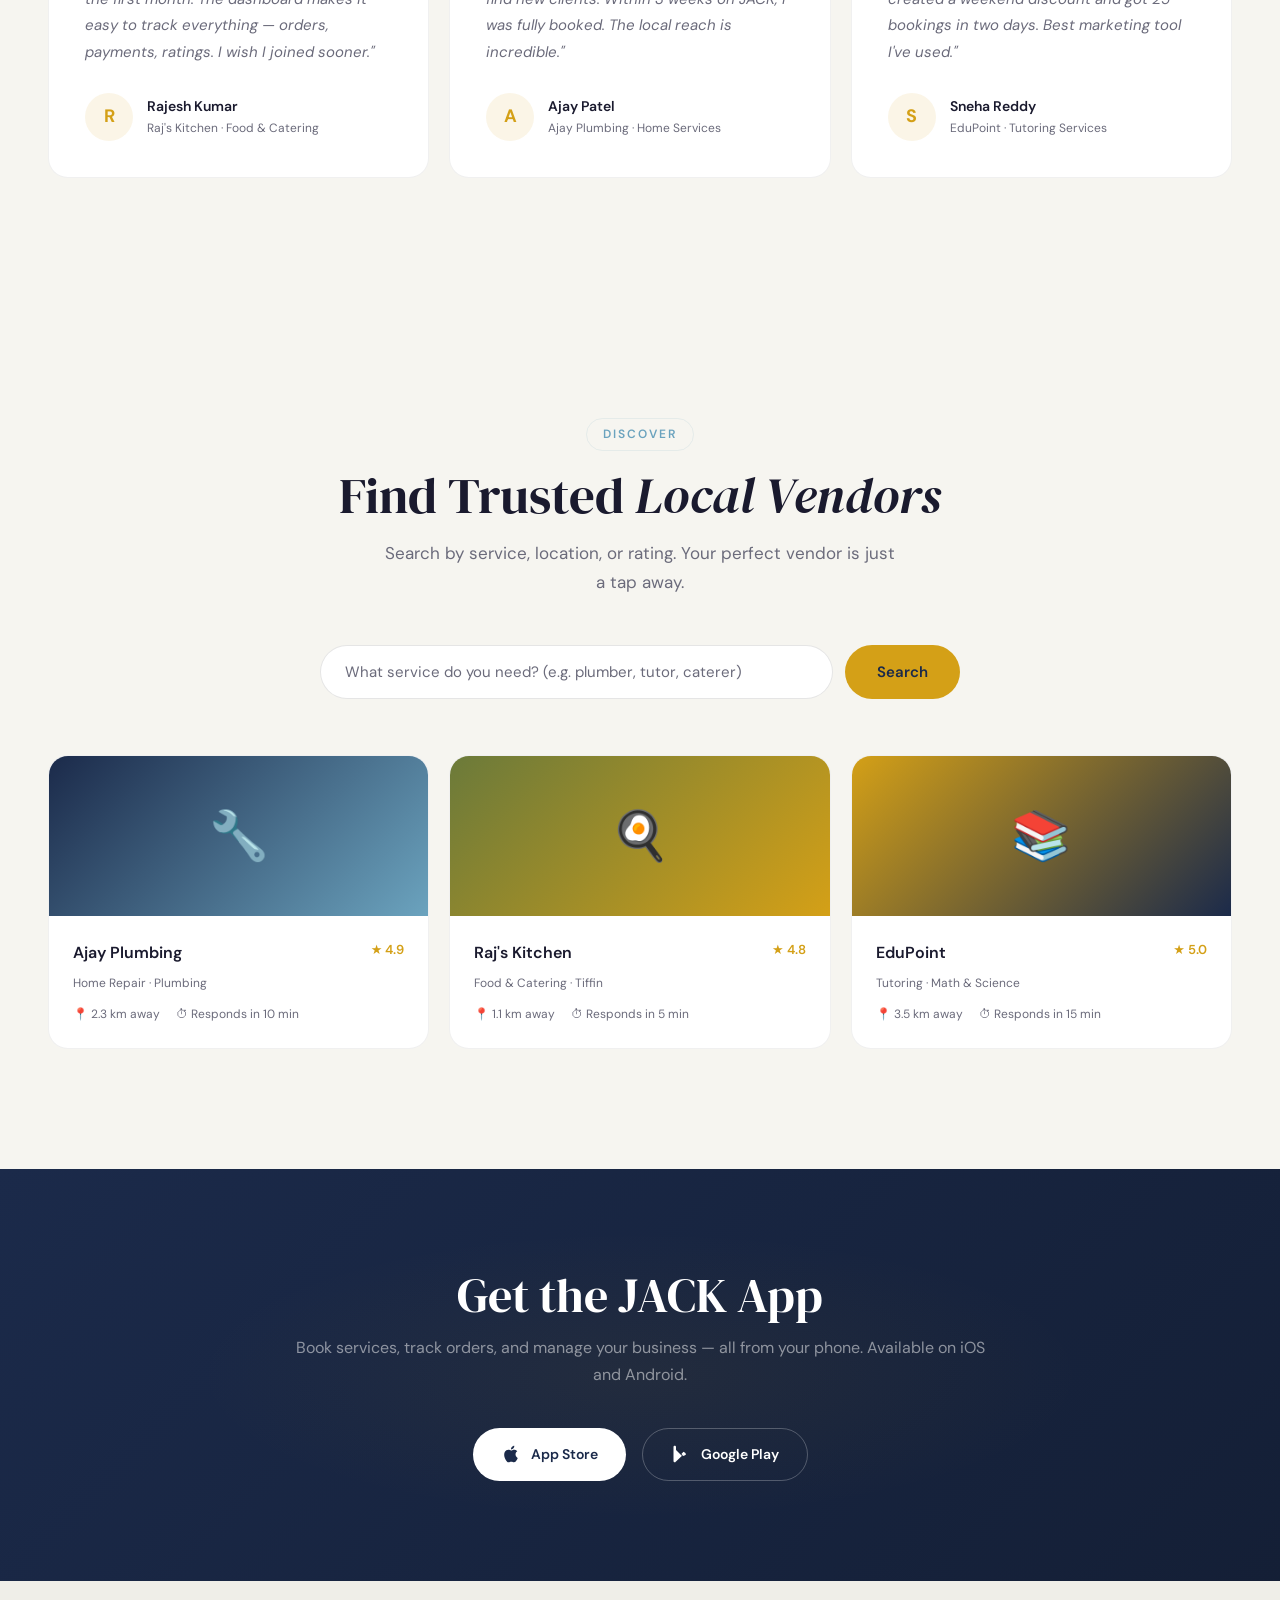
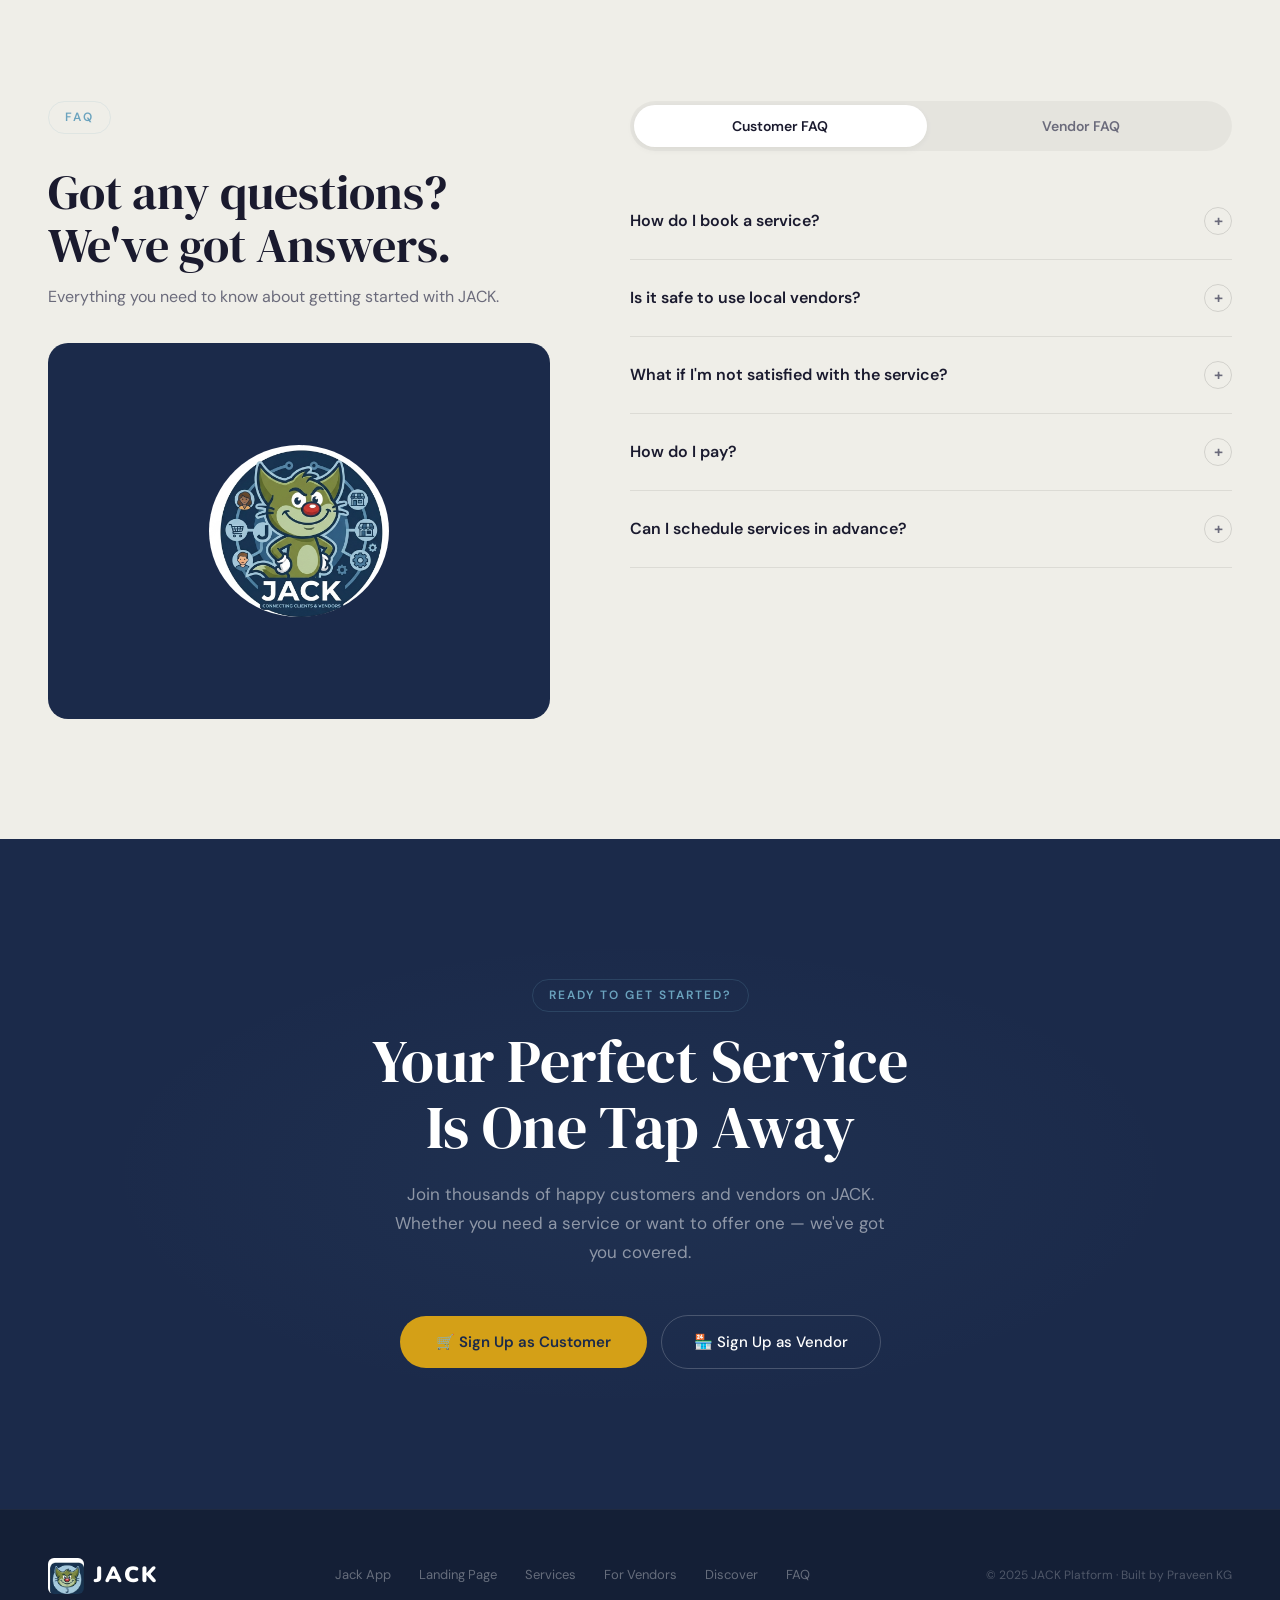
==== commit dd59e46d: "Restructure codebase: extract CSS into component files + external JS - 16 CSS component files in css" ====
--- a/index.html
+++ b/index.html
@@ -1,1612 +1,622 @@
 <!DOCTYPE html>
 <html lang="en">
 <head>
-<meta charset="UTF-8">
-<meta name="viewport" content="width=device-width, initial-scale=1.0">
-<title>JACK — Connecting Clients & Vendors</title>
-<link rel="icon" type="image/png" href="logo.png">
-<meta name="description" content="Find trusted local vendors or grow your business on JACK. 50+ service categories, instant booking, and daily payouts — all from one platform.">
-<link rel="preconnect" href="https://fonts.googleapis.com">
-<link rel="preconnect" href="https://fonts.gstatic.com" crossorigin>
-<link href="https://fonts.googleapis.com/css2?family=DM+Serif+Display:ital@0;1&family=DM+Sans:ital,wght@0,400;0,500;0,600;0,700&family=Nunito:wght@700;800;900&display=swap" rel="stylesheet">
-<style>
-*,*::before,*::after{margin:0;padding:0;box-sizing:border-box}
-
-:root{
-  --navy:#1B2A4A;--navy-light:#243656;--navy-dark:#141f36;
-  --accent:#d4a017;--accent-hover:#c49312;--accent-dim:rgba(212,160,23,.1);
-  --sky:#6BA3BE;--sky-dim:rgba(107,163,190,.12);
-  --olive:#6b7a3a;
-  --light:#f6f5f0;--light2:#efeee8;
-  --text:#1a1a2e;--text-light:#6b6b7b;--text-white:#f0ede6;
-  --white:#ffffff;
-  --radius:20px;--radius-sm:12px;--radius-xs:8px;
-}
-
-html{scroll-behavior:smooth}
-
-body{
-  background:var(--light);color:var(--text);
-  font-family:'DM Sans',system-ui,sans-serif;
-  line-height:1.6;-webkit-font-smoothing:antialiased;
-  overflow-x:hidden;
-}
-
-h1,h2,h3,h4{font-family:'DM Serif Display',serif;font-weight:400;line-height:1.1}
-
-a{color:inherit;text-decoration:none}
-
-/* ── NAV ── */
-nav{
-  position:fixed;top:0;left:0;right:0;z-index:100;height:72px;
-  display:flex;align-items:center;justify-content:space-between;
-  padding:0 48px;
-  background:rgba(27,42,74,.95);backdrop-filter:blur(20px);
-  transition:background .3s;
-}
-
-.nav-logo{
-  display:flex;align-items:center;gap:10px;
-}
-.nav-logo img{height:40px;width:auto;border-radius:8px}
-.nav-logo-text{
-  font-family:'Nunito',sans-serif;font-size:26px;font-weight:900;
-  color:var(--white);letter-spacing:2px;
-}
-
-.nav-links{display:flex;gap:36px;align-items:center}
-.nav-links a{font-size:14px;font-weight:500;color:rgba(255,255,255,.55);transition:color .2s}
-.nav-links a:hover{color:var(--white)}
-
-.nav-cta{
-  background:transparent;color:var(--white);font-family:'DM Sans',sans-serif;
-  font-size:14px;font-weight:500;padding:10px 28px;
-  border:1.5px solid rgba(255,255,255,.25);border-radius:999px;cursor:pointer;
-  transition:border-color .2s,color .2s;
-}
-.nav-cta:hover{border-color:var(--white)}
-
-/* ── HERO ── */
-.hero{
-  min-height:100vh;display:flex;align-items:center;
-  padding:140px 48px 100px;position:relative;overflow:hidden;
-  background:var(--navy);
-}
-
-.hero-bg{
-  position:absolute;inset:0;
-  background:url('background.png') center/cover no-repeat;
-  opacity:.18;
-  animation:heroZoom 20s ease-in-out infinite alternate;
-}
-
-.hero-bg::after{
-  content:'';position:absolute;inset:0;
-  background:
-    linear-gradient(180deg,var(--navy) 0%,transparent 30%,transparent 70%,var(--navy) 100%),
-    linear-gradient(90deg,var(--navy) 0%,transparent 40%,transparent 60%,var(--navy) 100%);
-}
-
-.hero-grid{
-  position:absolute;inset:0;
-  background-image:
-    linear-gradient(rgba(255,255,255,.015) 1px,transparent 1px),
-    linear-gradient(90deg,rgba(255,255,255,.015) 1px,transparent 1px);
-  background-size:80px 80px;pointer-events:none;
-}
-
-/* live activity */
-.hero-live{position:absolute;inset:0;pointer-events:none;z-index:1;overflow:hidden}
-
-.live-dot{
-  position:absolute;width:6px;height:6px;border-radius:50%;
-  background:var(--accent);
-  box-shadow:0 0 0 3px rgba(212,160,23,.15),0 0 12px rgba(212,160,23,.3);
-  animation:pulseDot 3s ease-in-out infinite;
-}
-.live-dot::after{
-  content:'';position:absolute;inset:-8px;border-radius:50%;
-  border:1px solid rgba(212,160,23,.25);
-  animation:rippleDot 2.5s ease-out infinite;
-}
-.ld1{top:18%;left:12%;animation-delay:0s}
-.ld2{top:32%;left:75%;animation-delay:.6s}
-.ld3{top:60%;left:25%;animation-delay:1.2s}
-.ld4{top:45%;left:88%;animation-delay:1.8s}
-.ld5{top:72%;left:62%;animation-delay:.3s}
-.ld6{top:22%;left:55%;animation-delay:1.5s}
-.ld7{top:80%;left:40%;animation-delay:.9s}
-.ld8{top:55%;left:10%;animation-delay:2.1s}
-
-/* glowing circuit lines */
-.circuit-line{
-  position:absolute;
-  height:2px;
-  background:linear-gradient(90deg,transparent,var(--sky),transparent);
-  opacity:0;
-  animation:circuitPulse 4s ease-in-out infinite;
-}
-.cl1{top:25%;left:5%;width:120px;animation-delay:0s;transform:rotate(15deg)}
-.cl2{top:50%;left:15%;width:180px;animation-delay:1s;transform:rotate(-8deg)}
-.cl3{top:70%;left:8%;width:100px;animation-delay:2s;transform:rotate(5deg)}
-.cl4{top:35%;right:10%;width:150px;animation-delay:1.5s;transform:rotate(-12deg)}
-.cl5{top:65%;right:5%;width:130px;animation-delay:2.5s;transform:rotate(10deg)}
-.cl6{top:80%;right:15%;width:110px;animation-delay:0.5s;transform:rotate(-5deg)}
-
-/* floating particles */
-.particle{
-  position:absolute;width:3px;height:3px;border-radius:50%;
-  background:rgba(107,163,190,.4);
-  animation:floatParticle 8s ease-in-out infinite;
-}
-.pp1{top:20%;left:20%;animation-delay:0s}
-.pp2{top:40%;left:60%;animation-delay:1s}
-.pp3{top:60%;left:30%;animation-delay:2s}
-.pp4{top:30%;left:80%;animation-delay:3s}
-.pp5{top:75%;left:50%;animation-delay:4s}
-.pp6{top:15%;left:45%;animation-delay:1.5s}
-.pp7{top:55%;left:70%;animation-delay:2.5s}
-.pp8{top:85%;left:25%;animation-delay:3.5s}
-.pp9{top:45%;left:10%;animation-delay:0.5s}
-.pp10{top:25%;left:90%;animation-delay:4.5s}
-
-.hero-inner{
-  max-width:1280px;margin:0 auto;width:100%;
-  display:grid;grid-template-columns:1.1fr .9fr;gap:80px;align-items:center;
-  position:relative;z-index:2;
-}
-
-.hero-badge{
-  display:inline-flex;align-items:center;gap:10px;
-  font-size:13px;font-weight:500;color:rgba(255,255,255,.6);
-  margin-bottom:32px;
-  opacity:0;transform:translateY(16px);
-  animation:fadeUp .5s .15s forwards;
-}
-.hero-badge svg{width:16px;height:16px;color:var(--sky)}
-
-.hero-title{
-  font-size:clamp(48px,6vw,80px);font-weight:400;
-  line-height:1.05;color:var(--white);
-  opacity:0;transform:translateY(24px);
-  animation:fadeUp .6s .3s forwards;
-}
-.hero-title em{font-style:italic;color:var(--accent)}
-
-.hero-sub{
-  font-size:17px;color:rgba(255,255,255,.5);max-width:460px;
-  margin-top:28px;line-height:1.75;
-  opacity:0;transform:translateY(20px);
-  animation:fadeUp .5s .5s forwards;
-}
-
-/* hero search bar */
-.hero-search{
-  display:flex;align-items:center;gap:0;
-  background:rgba(255,255,255,.08);backdrop-filter:blur(16px);
-  border:1px solid rgba(255,255,255,.12);border-radius:999px;
-  padding:6px 6px 6px 20px;margin-top:32px;max-width:520px;
-  opacity:0;transform:translateY(16px);
-  animation:fadeUp .5s .55s forwards;
-  transition:border-color .2s;
-}
-.hero-search:focus-within{border-color:rgba(255,255,255,.3)}
-.hero-search-loc{
-  display:flex;align-items:center;gap:6px;flex-shrink:0;
-}
-.hero-search-loc svg{width:16px;height:16px;color:var(--sky);flex-shrink:0}
-.hero-search-loc select{
-  background:none;border:none;outline:none;
-  font-family:'DM Sans',sans-serif;font-size:13px;font-weight:500;
-  color:var(--white);cursor:pointer;
-  -webkit-appearance:none;appearance:none;padding-right:4px;
-}
-.hero-search-loc select option{background:var(--navy);color:var(--white)}
-.hero-search-divider{
-  width:1px;height:24px;background:rgba(255,255,255,.15);flex-shrink:0;
-  margin:0 12px;
-}
-.hero-search input{
-  flex:1;background:none;border:none;outline:none;
-  font-family:'DM Sans',sans-serif;font-size:14px;
-  color:var(--white);min-width:0;
-}
-.hero-search input::placeholder{color:rgba(255,255,255,.35)}
-.hero-search-btn{
-  width:40px;height:40px;border-radius:50%;border:none;
-  background:var(--accent);cursor:pointer;flex-shrink:0;
-  display:flex;align-items:center;justify-content:center;
-  transition:background .2s,transform .15s;
-}
-.hero-search-btn:hover{background:var(--accent-hover);transform:scale(1.05)}
-.hero-search-btn svg{width:18px;height:18px;color:var(--navy)}
-
-.hero-actions{
-  display:flex;gap:14px;margin-top:44px;align-items:center;flex-wrap:wrap;
-  opacity:0;transform:translateY(16px);
-  animation:fadeUp .5s .65s forwards;
-}
-
-.btn-primary{
-  background:var(--accent);color:var(--navy);font-family:'DM Sans',sans-serif;
-  font-size:15px;font-weight:600;padding:16px 36px;
-  border:none;border-radius:999px;cursor:pointer;
-  transition:background .2s,transform .15s,box-shadow .2s;
-}
-.btn-primary:hover{background:var(--accent-hover);transform:translateY(-2px);box-shadow:0 8px 32px rgba(212,160,23,.3)}
-
-.btn-secondary{
-  background:transparent;color:var(--white);font-family:'DM Sans',sans-serif;
-  font-size:15px;font-weight:500;padding:16px 32px;
-  border:1.5px solid rgba(255,255,255,.2);border-radius:999px;cursor:pointer;
-  transition:border-color .2s;
-}
-.btn-secondary:hover{border-color:rgba(255,255,255,.5)}
-
-.hero-trust{
-  display:flex;align-items:center;gap:12px;margin-top:48px;
-  opacity:0;animation:fadeUp .5s .8s forwards;
-}
-.hero-trust-avatars{display:flex}
-.hero-trust-avatar{
-  width:36px;height:36px;border-radius:50%;
-  background:var(--navy-light);border:2px solid var(--navy);
-  display:flex;align-items:center;justify-content:center;
-  font-size:12px;font-weight:600;color:var(--accent);
-  margin-left:-8px;
-}
-.hero-trust-avatar:first-child{margin-left:0}
-.hero-trust-text{font-size:13px;color:rgba(255,255,255,.45);line-height:1.4}
-.hero-trust-text strong{color:var(--white);font-weight:600}
-
-/* hero right — mascot */
-.hero-visual{position:relative;display:flex;justify-content:center}
-
-.mascot-wrap{
-  position:relative;
-  opacity:0;transform:translateX(32px) scale(.96);
-  animation:fadeRight .7s .4s forwards;
-}
-
-.mascot-badge{
-  width:340px;height:340px;border-radius:50%;
-  overflow:hidden;
-  display:flex;align-items:center;justify-content:center;
-  position:relative;
-  box-shadow:0 0 80px rgba(107,163,190,.1),0 0 0 1px rgba(255,255,255,.03);
-}
-.mascot-badge img{width:100%;height:100%;object-fit:cover}
-
-.mascot-badge::before{
-  content:'';position:absolute;inset:-16px;border-radius:50%;
-  border:1px solid rgba(107,163,190,.1);
-}
-.mascot-badge::after{
-  content:'';position:absolute;inset:-32px;border-radius:50%;
-  border:1px solid rgba(107,163,190,.05);
-}
-
-.mascot-float{
-  position:absolute;
-  background:rgba(27,42,74,.8);backdrop-filter:blur(12px);
-  border:1px solid rgba(255,255,255,.08);border-radius:14px;
-  padding:12px 16px;display:flex;align-items:center;gap:10px;
-  font-size:12px;font-weight:500;color:rgba(255,255,255,.7);
-  white-space:nowrap;
-  animation:floatBadge 4s ease-in-out infinite;
-}
-.mascot-float .mf-icon{
-  width:32px;height:32px;border-radius:8px;
-  background:var(--accent-dim);display:flex;align-items:center;justify-content:center;
-  font-size:16px;flex-shrink:0;
-}
-.mf1{top:10%;right:-20px;animation-delay:0s}
-.mf2{bottom:15%;left:-30px;animation-delay:1.5s}
-.mf3{top:50%;right:-40px;animation-delay:3s}
-
-/* ── STATS BAR ── */
-.stats-bar{
-  background:var(--navy-dark);border-top:1px solid rgba(255,255,255,.05);
-  border-bottom:1px solid rgba(255,255,255,.05);
-  padding:48px 48px;
-}
-.stats-bar-inner{
-  max-width:1280px;margin:0 auto;
-  display:grid;grid-template-columns:repeat(3,1fr);gap:40px;
-}
-.stats-item{display:flex;align-items:center;gap:20px}
-.stats-icon{
-  width:56px;height:56px;border-radius:16px;
-  background:rgba(107,163,190,.1);
-  display:flex;align-items:center;justify-content:center;
-  flex-shrink:0;
-}
-.stats-icon svg{width:28px;height:28px;fill:var(--sky)}
-.stats-val{font-family:'DM Serif Display',serif;font-size:36px;color:var(--white);line-height:1}
-.stats-lbl{font-size:13px;color:rgba(255,255,255,.4);margin-top:4px;max-width:180px;line-height:1.4}
-
-/* ── SECTIONS ── */
-section{padding:120px 48px}
-
-.section-eyebrow{
-  display:inline-block;
-  font-size:12px;font-weight:600;color:var(--sky);
-  text-transform:uppercase;letter-spacing:2px;margin-bottom:16px;
-  padding:6px 16px;border:1px solid var(--sky-dim);border-radius:999px;
-}
-.section-title{font-size:clamp(36px,4vw,52px);color:var(--text)}
-.section-sub{font-size:17px;color:var(--text-light);max-width:520px;margin-top:16px;line-height:1.7}
-
-/* ── BENTO GRID ── */
-.bento-section{background:var(--light)}
-.bento{max-width:1280px;margin:0 auto}
-.bento-header{text-align:center;margin-bottom:72px}
-.bento-header .section-sub{margin:16px auto 0}
-
-.bento-grid{
-  display:grid;
-  grid-template-columns:repeat(4,1fr);
-  grid-template-rows:auto auto;
-  gap:16px;
-}
-
-.bento-cell{
-  background:var(--white);border:1px solid rgba(0,0,0,.06);
-  border-radius:var(--radius);padding:32px;
-  position:relative;overflow:hidden;
-  transition:border-color .3s,transform .2s,box-shadow .3s;
-}
-.bento-cell:hover{transform:translateY(-3px);box-shadow:0 12px 40px rgba(0,0,0,.06)}
-
-.bento-cell.wide{grid-column:span 2}
-
-.bento-cell.navy{
-  background:var(--navy);border-color:rgba(255,255,255,.06);
-  color:var(--white);
-}
-.bento-cell.navy .bento-lbl{color:rgba(255,255,255,.4)}
-.bento-cell.navy .bento-desc{color:rgba(255,255,255,.55)}
-
-.bento-cell.accent{
-  background:var(--accent);border-color:var(--accent);
-  color:var(--navy);
-}
-.bento-cell.accent .bento-lbl{color:rgba(27,42,74,.5)}
-.bento-cell.accent .bento-desc{color:rgba(27,42,74,.7)}
-
-.bento-cell.sky{
-  background:var(--sky-dim);border-color:rgba(107,163,190,.2);
-}
-
-.bento-icon{
-  width:44px;height:44px;border-radius:12px;
-  background:rgba(0,0,0,.04);display:flex;align-items:center;justify-content:center;
-  margin-bottom:20px;
-}
-.bento-icon svg{width:22px;height:22px;fill:var(--navy)}
-.bento-cell.navy .bento-icon{background:rgba(255,255,255,.08)}
-.bento-cell.navy .bento-icon svg{fill:var(--sky)}
-.bento-cell.accent .bento-icon{background:rgba(27,42,74,.1)}
-.bento-cell.accent .bento-icon svg{fill:var(--navy)}
-
-.bento-lbl{font-size:11px;font-weight:600;text-transform:uppercase;letter-spacing:1.5px;color:var(--text-light);margin-bottom:8px}
-.bento-val{font-family:'DM Serif Display',serif;font-size:42px;line-height:1;margin-bottom:4px}
-.bento-cell.wide .bento-val{font-size:48px}
-.bento-desc{font-size:14px;color:var(--text-light);line-height:1.5;margin-top:8px}
-.bento-cell.wide .bento-desc{max-width:320px}
-
-.bento-visual{
-  margin-top:20px;background:rgba(0,0,0,.03);border-radius:var(--radius-sm);
-  padding:16px;border:1px solid rgba(0,0,0,.04);
-}
-.bento-cell.navy .bento-visual{background:rgba(255,255,255,.04);border-color:rgba(255,255,255,.06)}
-
-.bento-mini-bars{display:flex;align-items:flex-end;gap:6px;height:64px}
-.bento-bar{flex:1;border-radius:3px 3px 0 0;background:var(--sky);opacity:.5;animation:barGrow .6s ease-out forwards;transform-origin:bottom}
-.bento-cell.navy .bento-bar{background:var(--accent)}
-
-.bento-mini-list{display:flex;flex-direction:column;gap:6px}
-.bento-mini-item{
-  display:flex;align-items:center;gap:8px;font-size:12px;
-  padding:8px 10px;background:rgba(0,0,0,.02);border-radius:var(--radius-xs);
-}
-.bento-cell.navy .bento-mini-item{background:rgba(255,255,255,.04)}
-.bento-mini-dot{width:6px;height:6px;border-radius:50%;background:var(--accent);flex-shrink:0}
-.bento-mini-text{flex:1;color:var(--text-light)}
-.bento-cell.navy .bento-mini-text{color:rgba(255,255,255,.45)}
-.bento-mini-val{font-weight:600;color:var(--text)}
-.bento-cell.navy .bento-mini-val{color:var(--white)}
-
-/* ── HOW IT WORKS ── */
-.how-section{background:var(--light2)}
-.how{max-width:1280px;margin:0 auto}
-.how-header{text-align:center;margin-bottom:72px}
-.how-header .section-sub{margin:16px auto 0}
-
-.steps{display:grid;grid-template-columns:repeat(3,1fr);gap:32px}
-.step{
-  background:var(--white);border:1px solid rgba(0,0,0,.06);
-  border-radius:var(--radius);padding:40px 32px;text-align:center;
-  transition:transform .2s,box-shadow .3s;
-}
-.step:hover{transform:translateY(-3px);box-shadow:0 12px 40px rgba(0,0,0,.06)}
-
-.step-num{
-  width:64px;height:64px;border-radius:50%;
-  background:var(--accent-dim);
-  display:flex;align-items:center;justify-content:center;
-  font-family:'DM Serif Display',serif;font-size:28px;color:var(--accent);
-  margin:0 auto 24px;
-  transition:background .3s,color .3s;
-}
-.step:hover .step-num{background:var(--accent);color:var(--white)}
-
-.step h3{font-size:22px;margin-bottom:10px;color:var(--text)}
-.step p{font-size:14px;color:var(--text-light);max-width:280px;margin:0 auto;line-height:1.6}
-
-/* ── TESTIMONIALS ── */
-.test-section{background:var(--light)}
-.testimonials{max-width:1280px;margin:0 auto}
-.test-header{text-align:center;margin-bottom:64px}
-.test-header .section-sub{margin:16px auto 0}
-
-.test-grid{display:grid;grid-template-columns:repeat(3,1fr);gap:20px}
-
-.test-card{
-  background:var(--white);border:1px solid rgba(0,0,0,.06);
-  border-radius:var(--radius);padding:36px;
-  display:flex;flex-direction:column;
-  transition:border-color .3s,transform .2s,box-shadow .3s;
-}
-.test-card:hover{transform:translateY(-3px);box-shadow:0 12px 40px rgba(0,0,0,.06)}
-
-.test-stars{color:var(--accent);font-size:14px;letter-spacing:2px;margin-bottom:20px}
-
-.test-quote{
-  font-size:15px;line-height:1.75;color:var(--text-light);
-  flex:1;margin-bottom:28px;font-style:italic;
-}
-
-.test-author{display:flex;align-items:center;gap:14px}
-.test-avatar{
-  width:48px;height:48px;border-radius:50%;
-  background:var(--accent-dim);display:flex;align-items:center;justify-content:center;
-  font-size:18px;font-weight:700;color:var(--accent);flex-shrink:0;
-}
-.test-name{font-size:14px;font-weight:600;color:var(--text)}
-.test-role{font-size:12px;color:var(--text-light);margin-top:2px}
-
-/* ── FAQ ── */
-.faq-section{background:var(--light2)}
-.faq-inner{
-  max-width:1280px;margin:0 auto;
-  display:grid;grid-template-columns:1fr 1.2fr;gap:80px;align-items:start;
-}
-
-.faq-left{position:sticky;top:120px}
-.faq-left h2{font-size:clamp(36px,4vw,48px);color:var(--text);margin-top:16px;margin-bottom:12px}
-.faq-left p{font-size:16px;color:var(--text-light);line-height:1.7}
-
-.faq-image{
-  width:100%;aspect-ratio:4/3;border-radius:var(--radius);overflow:hidden;
-  background:var(--navy);margin-top:32px;
-  display:flex;align-items:center;justify-content:center;
-}
-.faq-mascot-mini{opacity:.15}
-
-.faq-right{display:flex;flex-direction:column}
-
-.faq-item{
-  border-bottom:1px solid rgba(0,0,0,.08);
-}
-.faq-q{
-  width:100%;display:flex;align-items:center;justify-content:space-between;
-  padding:24px 0;background:none;border:none;cursor:pointer;
-  font-family:'DM Sans',sans-serif;font-size:16px;font-weight:600;
-  color:var(--text);text-align:left;
-  transition:color .2s;
-}
-.faq-q:hover{color:var(--accent)}
-.faq-q .icon{
-  width:28px;height:28px;border-radius:50%;border:1px solid rgba(0,0,0,.12);
-  display:flex;align-items:center;justify-content:center;
-  font-size:16px;flex-shrink:0;transition:transform .3s,border-color .3s,color .3s;
-  color:var(--text-light);
-}
-.faq-item.open .faq-q .icon{transform:rotate(45deg);border-color:var(--accent);color:var(--accent)}
-
-.faq-a{
-  max-height:0;overflow:hidden;transition:max-height .35s ease,padding .35s;
-}
-.faq-item.open .faq-a{max-height:200px;padding-bottom:24px}
-.faq-a p{font-size:15px;color:var(--text-light);line-height:1.7}
-
-/* ── FINAL CTA ── */
-.final-cta{
-  background:var(--navy);padding:140px 48px;text-align:center;
-  position:relative;overflow:hidden;
-}
-.final-cta::before{
-  content:'';position:absolute;inset:0;
-  background:radial-gradient(ellipse 60% 50% at center,rgba(107,163,190,.06),transparent 70%);
-  pointer-events:none;
-}
-.final-cta .section-eyebrow{color:var(--sky);border-color:rgba(107,163,190,.2)}
-.final-cta .section-title{color:var(--white);font-size:clamp(40px,5vw,60px);margin-bottom:20px}
-.final-cta .section-sub{color:rgba(255,255,255,.5);margin:0 auto 48px;text-align:center}
-
-/* ── STICKY CTA ── */
-.sticky-cta{
-  position:fixed;bottom:0;left:0;right:0;z-index:99;
-  background:rgba(27,42,74,.97);backdrop-filter:blur(16px);
-  border-top:1px solid rgba(255,255,255,.06);
-  padding:14px 48px;
-  display:flex;align-items:center;justify-content:center;gap:20px;
-  transform:translateY(100%);transition:transform .3s;
-}
-.sticky-cta.visible{transform:translateY(0)}
-.sticky-cta-text{font-size:14px;color:rgba(255,255,255,.5);font-weight:500}
-.sticky-cta .btn-primary{padding:10px 28px;font-size:13px}
-
-/* ── FOOTER ── */
-footer{
-  background:var(--navy-dark);border-top:1px solid rgba(255,255,255,.05);
-  padding:48px 48px;
-}
-.footer-inner{
-  max-width:1280px;margin:0 auto;
-  display:flex;justify-content:space-between;align-items:center;flex-wrap:wrap;gap:16px;
-}
-.footer-logo{display:flex;align-items:center;gap:10px}
-.footer-logo img{height:36px;width:auto;border-radius:6px}
-.footer-logo-text{font-family:'Nunito',sans-serif;font-size:22px;font-weight:900;color:var(--white);letter-spacing:2px}
-.footer-links{display:flex;gap:28px}
-.footer-links a{font-size:13px;color:rgba(255,255,255,.35);transition:color .2s}
-.footer-links a:hover{color:var(--white)}
-.footer-copy{font-size:12px;color:rgba(255,255,255,.25)}
-
-/* ── ANIMATIONS ── */
-@keyframes fadeUp{to{opacity:1;transform:translateY(0)}}
-@keyframes fadeRight{to{opacity:1;transform:translateX(0) scale(1)}}
-@keyframes barGrow{from{transform:scaleY(0)}to{transform:scaleY(1)}}
-@keyframes pulseDot{
-  0%,100%{opacity:.4;transform:scale(1)}
-  50%{opacity:1;transform:scale(1.4)}
-}
-@keyframes rippleDot{
-  0%{transform:scale(1);opacity:.6}
-  100%{transform:scale(2.5);opacity:0}
-}
-@keyframes floatBadge{
-  0%,100%{transform:translateY(0)}
-  50%{transform:translateY(-8px)}
-}
-@keyframes heroZoom{
-  0%{transform:scale(1) translate(0,0)}
-  100%{transform:scale(1.08) translate(-1%,-1%)}
-}
-@keyframes circuitPulse{
-  0%,100%{opacity:0;transform:scaleX(0.3)}
-  50%{opacity:.5;transform:scaleX(1)}
-}
-@keyframes floatParticle{
-  0%,100%{transform:translate(0,0);opacity:.3}
-  25%{transform:translate(15px,-20px);opacity:.6}
-  50%{transform:translate(-10px,-35px);opacity:.4}
-  75%{transform:translate(20px,-15px);opacity:.5}
-}
-
-.reveal{opacity:0;transform:translateY(32px);transition:opacity .6s ease,transform .6s ease}
-.reveal.visible{opacity:1;transform:translateY(0)}
-.reveal-delay-1{transition-delay:.1s}
-.reveal-delay-2{transition-delay:.2s}
-.reveal-delay-3{transition-delay:.3s}
-.reveal-delay-4{transition-delay:.35s}
-
-/* ── SERVICE PANELS (embedded scroll) ── */
-.services-scroll-wrap{
-  position:relative;height:600vh;
-}
-.services-scroll-sticky{
-  position:sticky;top:0;height:100vh;
-  display:flex;align-items:center;justify-content:center;
-  margin:0 64px;
-  background:var(--light);border-radius:28px;overflow:hidden;
-  box-shadow:0 8px 60px rgba(0,0,0,.08),0 0 0 1px rgba(0,0,0,.04);
-}
-.services-scroll-inner{
-  max-width:1100px;width:100%;text-align:center;
-  position:relative;padding:0 24px;
-}
-
-/* panel category label — floats top-right */
-.services-scroll-label{
-  position:absolute;top:0;right:0;
-  font-size:12px;font-weight:600;text-transform:uppercase;letter-spacing:1.5px;
-  padding:6px 14px;border-radius:999px;z-index:5;
-  background:var(--accent-dim);color:var(--accent);
-  transition:opacity .4s;
-}
-
-/* panels — stacked on top of each other, fade swap */
-.services-panel{
-  position:absolute;inset:0;
-  display:flex;flex-direction:column;align-items:center;justify-content:center;
-  opacity:0;visibility:hidden;
-  transition:opacity .5s ease,visibility .5s ease;
-  text-align:center;
-}
-.services-panel.active{opacity:1;visibility:visible}
-
-.panel-title{font-size:clamp(28px,3.5vw,42px);color:var(--text);margin-bottom:8px}
-.panel-subtitle{font-size:16px;color:var(--text-light);margin-bottom:40px;max-width:520px}
-
-.panel-cards{display:grid;grid-template-columns:repeat(3,1fr);gap:20px;width:100%}
-.panel-card{
-  background:var(--white);border:1px solid rgba(0,0,0,.06);
-  border-radius:var(--radius);padding:28px 20px;text-align:center;
-  transition:transform .2s,box-shadow .3s,border-color .3s;cursor:pointer;
-}
-.panel-card:hover{transform:translateY(-4px);box-shadow:0 12px 40px rgba(0,0,0,.06);border-color:var(--accent)}
-.panel-card-icon{
-  width:52px;height:52px;border-radius:14px;
-  background:var(--accent-dim);display:flex;align-items:center;justify-content:center;
-  margin:0 auto 14px;font-size:26px;
-}
-.panel-card h4{font-family:'DM Sans',sans-serif;font-size:15px;font-weight:600;color:var(--text);margin-bottom:4px}
-.panel-card span{font-size:12px;color:var(--text-light)}
-
-/* progress bar */
-.services-progress{
-  position:absolute;bottom:32px;left:50%;transform:translateX(-50%);
-  display:flex;gap:8px;align-items:center;z-index:5;
-}
-.services-progress-dot{
-  width:8px;height:8px;border-radius:50%;border:none;
-  background:rgba(0,0,0,.12);cursor:pointer;
-  transition:background .3s,transform .3s;
-}
-.services-progress-dot.active{background:var(--accent);transform:scale(1.4)}
-
-/* scroll hint arrow */
-.services-scroll-arrow{
-  position:absolute;bottom:64px;left:50%;transform:translateX(-50%);
-  display:flex;flex-direction:column;align-items:center;gap:4px;
-  color:var(--text-light);font-size:11px;font-weight:500;letter-spacing:1px;
-  opacity:.5;transition:opacity .4s;z-index:5;
-}
-.services-scroll-arrow.hidden{opacity:0;pointer-events:none}
-.services-scroll-arrow svg{width:18px;height:18px}
-
-/* ── HOW IT WORKS — CUSTOMERS ── */
-.how-customer-section{background:var(--light2)}
-.how-customer{max-width:1280px;margin:0 auto}
-.how-customer-header{text-align:center;margin-bottom:72px}
-.how-customer-header .section-sub{margin:16px auto 0}
-
-.customer-steps{display:grid;grid-template-columns:repeat(3,1fr);gap:32px;position:relative}
-.customer-steps::before{
-  content:'';position:absolute;top:52px;left:calc(16.67% + 16px);right:calc(16.67% + 16px);
-  height:2px;background:linear-gradient(90deg,var(--accent),var(--sky),var(--accent));
-  opacity:.3;
-}
-.customer-step{
-  text-align:center;position:relative;
-  background:var(--white);border:1px solid rgba(0,0,0,.06);
-  border-radius:var(--radius);padding:40px 28px;
-  transition:transform .2s,box-shadow .3s;
-}
-.customer-step:hover{transform:translateY(-3px);box-shadow:0 12px 40px rgba(0,0,0,.06)}
-.cs-num{
-  width:64px;height:64px;border-radius:50%;
-  background:var(--accent);color:var(--white);
-  display:flex;align-items:center;justify-content:center;
-  font-family:'DM Serif Display',serif;font-size:28px;
-  margin:0 auto 24px;position:relative;z-index:1;
-  transition:transform .3s;
-}
-.customer-step:hover .cs-num{transform:scale(1.1)}
-.customer-step h3{font-size:20px;margin-bottom:8px;color:var(--text)}
-.customer-step p{font-size:14px;color:var(--text-light);line-height:1.6}
-
-/* ── VENDOR DISCOVERY ── */
-.discover-section{background:var(--light)}
-.discover{max-width:1280px;margin:0 auto}
-.discover-header{text-align:center;margin-bottom:48px}
-.discover-header .section-sub{margin:16px auto 0}
-
-.discover-search{
-  max-width:640px;margin:0 auto 56px;
-  display:flex;gap:12px;
-}
-.discover-search input{
-  flex:1;padding:16px 24px;
-  border:1.5px solid rgba(0,0,0,.1);border-radius:999px;
-  font-family:'DM Sans',sans-serif;font-size:15px;
-  background:var(--white);color:var(--text);
-  outline:none;transition:border-color .2s;
-}
-.discover-search input:focus{border-color:var(--accent)}
-.discover-search input::placeholder{color:var(--text-light)}
-.discover-search button{
-  background:var(--accent);color:var(--navy);
-  font-family:'DM Sans',sans-serif;font-size:15px;font-weight:600;
-  padding:16px 32px;border:none;border-radius:999px;cursor:pointer;
-  transition:background .2s,transform .15s;white-space:nowrap;
-}
-.discover-search button:hover{background:var(--accent-hover);transform:translateY(-1px)}
-
-.vendor-grid{display:grid;grid-template-columns:repeat(3,1fr);gap:20px}
-.vendor-card{
-  background:var(--white);border:1px solid rgba(0,0,0,.06);
-  border-radius:var(--radius);overflow:hidden;
-  transition:transform .2s,box-shadow .3s;
-}
-.vendor-card:hover{transform:translateY(-4px);box-shadow:0 12px 40px rgba(0,0,0,.08)}
-.vendor-img{
-  height:160px;
-  background:linear-gradient(135deg,var(--navy),var(--sky));
-  display:flex;align-items:center;justify-content:center;
-  font-size:48px;
-}
-.vendor-body{padding:24px}
-.vendor-top{display:flex;justify-content:space-between;align-items:start;margin-bottom:8px}
-.vendor-name{font-family:'DM Sans',sans-serif;font-size:16px;font-weight:600;color:var(--text)}
-.vendor-rating{font-size:13px;color:var(--accent);font-weight:600}
-.vendor-cat{font-size:12px;color:var(--text-light);margin-bottom:12px}
-.vendor-meta{display:flex;gap:16px;font-size:12px;color:var(--text-light)}
-.vendor-meta span{display:flex;align-items:center;gap:4px}
-
-/* ── DOWNLOAD APP ── */
-.download-section{
-  background:linear-gradient(135deg,var(--navy),var(--navy-dark));
-  padding:100px 48px;text-align:center;position:relative;overflow:hidden;
-}
-.download-section::before{
-  content:'';position:absolute;inset:0;
-  background:radial-gradient(ellipse 50% 50% at 50% 50%,rgba(212,160,23,.06),transparent 70%);
-  pointer-events:none;
-}
-.download-inner{max-width:720px;margin:0 auto;position:relative;z-index:2}
-.download-inner h2{font-size:clamp(32px,4vw,48px);color:var(--white);margin-bottom:12px}
-.download-inner p{font-size:16px;color:rgba(255,255,255,.5);margin-bottom:40px;line-height:1.7}
-.download-btns{display:flex;gap:16px;justify-content:center;flex-wrap:wrap}
-.download-btn{
-  display:inline-flex;align-items:center;gap:10px;
-  padding:14px 28px;border-radius:999px;
-  font-family:'DM Sans',sans-serif;font-size:14px;font-weight:600;
-  text-decoration:none;transition:transform .15s,box-shadow .2s;
-}
-.download-btn:hover{transform:translateY(-2px);box-shadow:0 8px 24px rgba(0,0,0,.3)}
-.download-btn.appstore{background:var(--white);color:var(--navy)}
-.download-btn.playstore{background:transparent;color:var(--white);border:1.5px solid rgba(255,255,255,.25)}
-.download-btn.playstore:hover{border-color:rgba(255,255,255,.5)}
-
-/* ── FAQ TABS ── */
-.faq-tabs{
-  display:flex;gap:8px;margin-bottom:32px;
-  background:rgba(0,0,0,.04);border-radius:999px;padding:4px;
-}
-.faq-tab{
-  flex:1;padding:12px 24px;border-radius:999px;border:none;
-  font-family:'DM Sans',sans-serif;font-size:14px;font-weight:600;
-  cursor:pointer;transition:all .2s;
-  background:transparent;color:var(--text-light);
-}
-.faq-tab.active{background:var(--white);color:var(--text);box-shadow:0 2px 8px rgba(0,0,0,.06)}
-.faq-tab:hover:not(.active){color:var(--text)}
-.faq-panel{display:none}
-.faq-panel.active{display:flex;flex-direction:column}
-
-.reveal-delay-5{transition-delay:.4s}
-
-/* ── RESPONSIVE ── */
-@media(max-width:1024px){
-  .hero-inner{grid-template-columns:1fr;gap:56px}
-  .hero-visual{order:-1}
-  .bento-grid{grid-template-columns:repeat(2,1fr)}
-  .bento-cell.wide{grid-column:span 2}
-  .faq-inner{grid-template-columns:1fr;gap:48px}
-  .faq-left{position:static}
-  .mascot-badge{width:260px;height:260px}
-  .panel-cards{grid-template-columns:repeat(2,1fr)}
-  .services-scroll-wrap{height:600vh}
-  .services-scroll-sticky{margin:0 32px}
-}
-
-@media(max-width:768px){
-  nav{padding:0 24px}
-  .nav-links{display:none}
-  .hero{padding:120px 24px 80px}
-  .hero-search{flex-direction:row;flex-wrap:wrap;border-radius:16px;padding:12px;gap:8px}
-  .hero-search-divider{display:none}
-  .hero-search-loc{width:100%}
-  .hero-search input{width:100%}
-  .hero-search-btn{width:100%;border-radius:12px;height:44px}
-  section{padding:80px 24px}
-  .stats-bar{padding:40px 24px}
-  .stats-bar-inner{grid-template-columns:1fr;gap:24px}
-  .bento-grid{grid-template-columns:1fr}
-  .bento-cell.wide{grid-column:span 1}
-  .steps{grid-template-columns:1fr}
-  .customer-steps{grid-template-columns:1fr}
-  .customer-steps::before{display:none}
-  .services-scroll-wrap{height:auto}
-  .services-scroll-sticky{position:relative;height:auto;margin:0;border-radius:16px}
-  .services-panel{position:relative;opacity:1;visibility:visible;min-height:auto;padding:60px 0}
-  .panel-cards{grid-template-columns:1fr}
-  .services-progress,.services-scroll-arrow{display:none}
-  .vendor-grid{grid-template-columns:1fr}
-  .discover-search{flex-direction:column}
-  .download-btns{flex-direction:column;align-items:center}
-  .faq-tabs{flex-direction:row}
-  .test-grid{grid-template-columns:1fr}
-  .final-cta{padding:100px 24px}
-  .sticky-cta-text{display:none}
-  footer{padding:40px 24px}
-  .footer-inner{flex-direction:column;text-align:center}
-  .live-dot{opacity:.3}
-  .mascot-float{display:none}
-  .mascot-badge{width:200px;height:200px}
-  .circuit-line,.particle{display:none}
-}
-
-@media(max-width:480px){
-  .hero-title{font-size:36px}
-  .bento-val{font-size:36px}
-  .mascot-badge{width:160px;height:160px}
-}
-</style>
+  <meta charset="UTF-8">
+  <meta name="viewport" content="width=device-width, initial-scale=1.0">
+  <title>JACK — Connecting Clients & Vendors</title>
+  <link rel="icon" type="image/png" href="logo.png">
+  <meta name="description" content="Find trusted local vendors or grow your business on JACK. 50+ service categories, instant booking, and daily payouts — all from one platform.">
+  <link rel="preconnect" href="https://fonts.googleapis.com">
+  <link rel="preconnect" href="https://fonts.gstatic.com" crossorigin>
+  <link href="https://fonts.googleapis.com/css2?family=DM+Serif+Display:ital@0;1&family=DM+Sans:ital,wght@0,400;0,500;0,600;0,700&family=Nunito:wght@700;800;900&display=swap" rel="stylesheet">
+  <link rel="stylesheet" href="css/main.css">
 </head>
 <body>
 
-<!-- NAV -->
-<nav>
-  <a href="#" class="nav-logo"><img src="logo.png" alt="JACK"><span class="nav-logo-text">JACK</span></a>
-  <div class="nav-links">
-    <a href="#services">Services</a>
-    <a href="#benefits">For Vendors</a>
-    <a href="#how">How It Works</a>
-    <a href="#discover">Discover</a>
-    <a href="#faq">FAQ</a>
+  <!-- NAV -->
+  <nav>
+    <a href="#" class="nav-logo"><img src="logo.png" alt="JACK"><span class="nav-logo-text">JACK</span></a>
+    <div class="nav-links">
+      <a href="#services">Services</a>
+      <a href="#benefits">For Vendors</a>
+      <a href="#how">How It Works</a>
+      <a href="#discover">Discover</a>
+      <a href="#faq">FAQ</a>
+    </div>
+    <button class="nav-cta">Download App</button>
+  </nav>
+
+  <!-- HERO -->
+  <section class="hero">
+    <div class="hero-bg"></div>
+    <div class="hero-grid"></div>
+    <div class="hero-live">
+      <div class="live-dot ld1"></div>
+      <div class="live-dot ld2"></div>
+      <div class="live-dot ld3"></div>
+      <div class="live-dot ld4"></div>
+      <div class="live-dot ld5"></div>
+      <div class="live-dot ld6"></div>
+      <div class="live-dot ld7"></div>
+      <div class="live-dot ld8"></div>
+      <div class="circuit-line cl1"></div>
+      <div class="circuit-line cl2"></div>
+      <div class="circuit-line cl3"></div>
+      <div class="circuit-line cl4"></div>
+      <div class="circuit-line cl5"></div>
+      <div class="circuit-line cl6"></div>
+      <div class="particle pp1"></div>
+      <div class="particle pp2"></div>
+      <div class="particle pp3"></div>
+      <div class="particle pp4"></div>
+      <div class="particle pp5"></div>
+      <div class="particle pp6"></div>
+      <div class="particle pp7"></div>
+      <div class="particle pp8"></div>
+      <div class="particle pp9"></div>
+      <div class="particle pp10"></div>
+    </div>
+    <div class="hero-inner">
+      <div class="hero-left">
+        <div class="hero-badge">
+          <svg viewBox="0 0 24 24" fill="none" stroke="currentColor" stroke-width="2"><path d="M12 2L2 7l10 5 10-5-10-5z"/><path d="M2 17l10 5 10-5"/><path d="M2 12l10 5 10-5"/></svg>
+          Connecting Clients & Vendors
+        </div>
+        <h1 class="hero-title">JACK of All Trades,<br>Master of <em>Service</em></h1>
+        <p class="hero-sub">Professional vendor services for your neighbourhood — done right, every time. Book services, discover local vendors, and grow your business on one platform.</p>
+        <div class="hero-search reveal">
+          <div class="hero-search-loc">
+            <svg viewBox="0 0 24 24" fill="none" stroke="currentColor" stroke-width="2"><path d="M21 10c0 7-9 13-9 13s-9-6-9-13a9 9 0 0118 0z"/><circle cx="12" cy="10" r="3"/></svg>
+            <select id="heroLocation">
+              <option>Bangalore</option>
+              <option>Mumbai</option>
+              <option>Delhi</option>
+              <option>Hyderabad</option>
+              <option>Chennai</option>
+              <option>Pune</option>
+              <option>Kolkata</option>
+              <option>All Locations</option>
+            </select>
+          </div>
+          <div class="hero-search-divider"></div>
+          <input type="text" id="heroSearch" placeholder="Search for a service or product...">
+          <button class="hero-search-btn">
+            <svg viewBox="0 0 24 24" fill="none" stroke="currentColor" stroke-width="2"><circle cx="11" cy="11" r="8"/><path d="M21 21l-4.35-4.35"/></svg>
+          </button>
+        </div>
+        <div class="hero-actions">
+          <button class="btn-primary">🛒 Sign Up as Customer</button>
+          <button class="btn-secondary">🏪 Sign Up as Vendor</button>
+        </div>
+        <div class="hero-trust">
+          <div class="hero-trust-avatars">
+            <div class="hero-trust-avatar">R</div>
+            <div class="hero-trust-avatar">A</div>
+            <div class="hero-trust-avatar">S</div>
+            <div class="hero-trust-avatar">+</div>
+          </div>
+          <div class="hero-trust-text"><strong>Trusted By 200+</strong> Businesses<br>Growing with JACK</div>
+        </div>
+      </div>
+      <div class="hero-visual">
+        <div class="mascot-wrap">
+          <div class="mascot-badge">
+            <img src="imagee.png" alt="JACK — Connecting Clients & Vendors">
+          </div>
+          <div class="mascot-float mf1">
+            <div class="mf-icon">🛒</div>
+            <span>New order received!</span>
+          </div>
+          <div class="mascot-float mf2">
+            <div class="mf-icon">⭐</div>
+            <span>5-star review</span>
+          </div>
+          <div class="mascot-float mf3">
+            <div class="mf-icon">💰</div>
+            <span>Payment settled</span>
+          </div>
+        </div>
+      </div>
+    </div>
+  </section>
+
+  <!-- BANNER -->
+  <div class="banner-strip">
+    <img src="banner.png" alt="JACK — Connecting Clients & Vendors">
   </div>
-  <button class="nav-cta">Download App</button>
-</nav>
-
-<!-- HERO -->
-<section class="hero">
-  <div class="hero-bg"></div>
-  <div class="hero-grid"></div>
-  <div class="hero-live">
-    <div class="live-dot ld1"></div>
-    <div class="live-dot ld2"></div>
-    <div class="live-dot ld3"></div>
-    <div class="live-dot ld4"></div>
-    <div class="live-dot ld5"></div>
-    <div class="live-dot ld6"></div>
-    <div class="live-dot ld7"></div>
-    <div class="live-dot ld8"></div>
-    <!-- Circuit lines -->
-    <div class="circuit-line cl1"></div>
-    <div class="circuit-line cl2"></div>
-    <div class="circuit-line cl3"></div>
-    <div class="circuit-line cl4"></div>
-    <div class="circuit-line cl5"></div>
-    <div class="circuit-line cl6"></div>
-    <!-- Floating particles -->
-    <div class="particle pp1"></div>
-    <div class="particle pp2"></div>
-    <div class="particle pp3"></div>
-    <div class="particle pp4"></div>
-    <div class="particle pp5"></div>
-    <div class="particle pp6"></div>
-    <div class="particle pp7"></div>
-    <div class="particle pp8"></div>
-    <div class="particle pp9"></div>
-    <div class="particle pp10"></div>
+
+  <!-- STATS BAR -->
+  <div class="stats-bar">
+    <div class="stats-bar-inner">
+      <div class="stats-item reveal">
+        <div class="stats-icon">
+          <svg viewBox="0 0 24 24"><path d="M16 11c1.66 0 2.99-1.34 2.99-3S17.66 5 16 5c-1.66 0-3 1.34-3 3s1.34 3 3 3zm-8 0c1.66 0 2.99-1.34 2.99-3S9.66 5 8 5C6.34 5 5 6.34 5 8s1.34 3 3 3zm0 2c-2.33 0-7 1.17-7 3.5V19h14v-2.5c0-2.33-4.67-3.5-7-3.5zm8 0c-.29 0-.62.02-.97.05 1.16.84 1.97 1.97 1.97 3.45V19h6v-2.5c0-2.33-4.67-3.5-7-3.5z"/></svg>
+        </div>
+        <div>
+          <div class="stats-val" data-target="200">0</div>
+          <div class="stats-lbl">Active Vendors Trusting JACK With Their Business.</div>
+        </div>
+      </div>
+      <div class="stats-item reveal reveal-delay-1">
+        <div class="stats-icon">
+          <svg viewBox="0 0 24 24"><path d="M20 4H4v2h16V4zm1 10v-2l-1-5H4l-1 5v2h1v6h10v-6h4v6h2v-6h1zm-9 4H6v-4h6v4z"/></svg>
+        </div>
+        <div>
+          <div class="stats-val" data-target="10000">0</div>
+          <div class="stats-lbl">Monthly Customers Across All Service Categories.</div>
+        </div>
+      </div>
+      <div class="stats-item reveal reveal-delay-2">
+        <div class="stats-icon">
+          <svg viewBox="0 0 24 24"><path d="M12 17.27L18.18 21l-1.64-7.03L22 9.24l-7.19-.61L12 2 9.19 8.63 2 9.24l5.46 4.73L5.82 21z"/></svg>
+        </div>
+        <div>
+          <div class="stats-val">4.9★</div>
+          <div class="stats-lbl">Average Vendor Rating From Verified Customers.</div>
+        </div>
+      </div>
+    </div>
   </div>
-  <div class="hero-inner">
-    <div class="hero-left">
-      <div class="hero-badge">
-        <svg viewBox="0 0 24 24" fill="none" stroke="currentColor" stroke-width="2"><path d="M12 2L2 7l10 5 10-5-10-5z"/><path d="M2 17l10 5 10-5"/><path d="M2 12l10 5 10-5"/></svg>
-        Connecting Clients & Vendors
-      </div>
-      <h1 class="hero-title">JACK of All Trades,<br>Master of <em>Service</em></h1>
-      <p class="hero-sub">Professional vendor services for your neighbourhood — done right, every time. Book services, discover local vendors, and grow your business on one platform.</p>
-      <div class="hero-search reveal">
-        <div class="hero-search-loc">
-          <svg viewBox="0 0 24 24" fill="none" stroke="currentColor" stroke-width="2"><path d="M21 10c0 7-9 13-9 13s-9-6-9-13a9 9 0 0118 0z"/><circle cx="12" cy="10" r="3"/></svg>
-          <select id="heroLocation">
-            <option>Bangalore</option>
-            <option>Mumbai</option>
-            <option>Delhi</option>
-            <option>Hyderabad</option>
-            <option>Chennai</option>
-            <option>Pune</option>
-            <option>Kolkata</option>
-            <option>All Locations</option>
-          </select>
-        </div>
-        <div class="hero-search-divider"></div>
-        <input type="text" id="heroSearch" placeholder="Search for a service or product...">
-        <button class="hero-search-btn">
-          <svg viewBox="0 0 24 24" fill="none" stroke="currentColor" stroke-width="2"><circle cx="11" cy="11" r="8"/><path d="M21 21l-4.35-4.35"/></svg>
-        </button>
-      </div>
-      <div class="hero-actions">
+
+  <!-- SERVICE PANELS (embedded scroll) -->
+  <section id="services" class="services-scroll-wrap">
+    <div class="services-scroll-sticky">
+      <div class="services-scroll-inner">
+
+        <div class="services-scroll-label" id="scrollLabel">In the Spotlight</div>
+
+        <!-- Panel 1 -->
+        <div class="services-panel active" data-label="In the Spotlight">
+          <div class="panel-title">In the Spotlight</div>
+          <div class="panel-subtitle">Trending services everyone loves</div>
+          <div class="panel-cards">
+            <div class="panel-card"><div class="panel-card-icon">🎨</div><h4>Interior Design</h4><span>Home makeovers</span></div>
+            <div class="panel-card"><div class="panel-card-icon">🎉</div><h4>Event Planning</h4><span>Parties & weddings</span></div>
+            <div class="panel-card"><div class="panel-card-icon">📸</div><h4>Photography</h4><span>Professional shoots</span></div>
+            <div class="panel-card"><div class="panel-card-icon">🚗</div><h4>Car Wash</h4><span>At your doorstep</span></div>
+            <div class="panel-card"><div class="panel-card-icon">🐾</div><h4>Pet Grooming</h4><span>Care for your pets</span></div>
+            <div class="panel-card"><div class="panel-card-icon">🏠</div><h4>Smart Home Setup</h4><span>IoT & automation</span></div>
+          </div>
+        </div>
+
+        <!-- Panel 2 -->
+        <div class="services-panel" data-label="New Services">
+          <div class="panel-title">New Services</div>
+          <div class="panel-subtitle">Fresh arrivals that just landed on JACK</div>
+          <div class="panel-cards">
+            <div class="panel-card"><div class="panel-card-icon">🛩️</div><h4>Drone Photography</h4><span>Aerial shots</span></div>
+            <div class="panel-card"><div class="panel-card-icon">⚡</div><h4>EV Charging</h4><span>On-demand power</span></div>
+            <div class="panel-card"><div class="panel-card-icon">🎬</div><h4>Home Theatre</h4><span>Setup & install</span></div>
+            <div class="panel-card"><div class="panel-card-icon">📋</div><h4>Virtual Assistant</h4><span>Remote support</span></div>
+            <div class="panel-card"><div class="panel-card-icon">🤖</div><h4>AI Tutoring</h4><span>Smart learning</span></div>
+            <div class="panel-card"><div class="panel-card-icon">🚲</div><h4>Bike Rental</h4><span>Short-term rides</span></div>
+          </div>
+        </div>
+
+        <!-- Panel 3 -->
+        <div class="services-panel" data-label="Most Booked">
+          <div class="panel-title">Most Booked</div>
+          <div class="panel-subtitle">Customer favourites, booked again and again</div>
+          <div class="panel-cards">
+            <div class="panel-card"><div class="panel-card-icon">🔧</div><h4>Plumbing</h4><span>Leaks & installs</span></div>
+            <div class="panel-card"><div class="panel-card-icon">💡</div><h4>Electrical Repair</h4><span>Wiring & fixes</span></div>
+            <div class="panel-card"><div class="panel-card-icon">❄️</div><h4>AC Service</h4><span>Service & repair</span></div>
+            <div class="panel-card"><div class="panel-card-icon">🍲</div><h4>Catering</h4><span>Events & tiffin</span></div>
+            <div class="panel-card"><div class="panel-card-icon">📖</div><h4>Tutoring</h4><span>All subjects</span></div>
+            <div class="panel-card"><div class="panel-card-icon">💇</div><h4>Salon at Home</h4><span>Beauty services</span></div>
+          </div>
+        </div>
+
+        <!-- Panel 4 -->
+        <div class="services-panel" data-label="Salon Services">
+          <div class="panel-title">Salon Services</div>
+          <div class="panel-subtitle">Professional beauty & grooming at your doorstep</div>
+          <div class="panel-cards">
+            <div class="panel-card"><div class="panel-card-icon">✂️</div><h4>Hair Styling</h4><span>Cuts & colour</span></div>
+            <div class="panel-card"><div class="panel-card-icon">🧖</div><h4>Facial & Skincare</h4><span>Glow treatments</span></div>
+            <div class="panel-card"><div class="panel-card-icon">👰</div><h4>Bridal Makeup</h4><span>Special occasions</span></div>
+            <div class="panel-card"><div class="panel-card-icon">💆</div><h4>Waxing</h4><span>Full body care</span></div>
+            <div class="panel-card"><div class="panel-card-icon">💅</div><h4>Manicure & Pedicure</h4><span>Nail care</span></div>
+            <div class="panel-card"><div class="panel-card-icon">🧔</div><h4>Beard Grooming</h4><span>Shaves & trims</span></div>
+          </div>
+        </div>
+
+        <!-- Panel 5 -->
+        <div class="services-panel" data-label="Appliance Repair">
+          <div class="panel-title">Appliance Repair</div>
+          <div class="panel-subtitle">Expert fixes for all major home appliances</div>
+          <div class="panel-cards">
+            <div class="panel-card"><div class="panel-card-icon">🧺</div><h4>Washing Machine</h4><span>All brands</span></div>
+            <div class="panel-card"><div class="panel-card-icon">🧊</div><h4>Refrigerator</h4><span>Frost & gas</span></div>
+            <div class="panel-card"><div class="panel-card-icon">📡</div><h4>Microwave</h4><span>All models</span></div>
+            <div class="panel-card"><div class="panel-card-icon">📺</div><h4>TV Repair</h4><span>LED & smart</span></div>
+            <div class="panel-card"><div class="panel-card-icon">💧</div><h4>Water Purifier</h4><span>Filter change</span></div>
+            <div class="panel-card"><div class="panel-card-icon">🌬️</div><h4>Split AC</h4><span>Install & service</span></div>
+          </div>
+        </div>
+
+        <!-- Panel 6 -->
+        <div class="services-panel" data-label="Home Repair">
+          <div class="panel-title">Home Repair & Installation</div>
+          <div class="panel-subtitle">Professional services from trusted experts</div>
+          <div class="panel-cards">
+            <div class="panel-card"><div class="panel-card-icon">🔩</div><h4>Plumbing Install</h4><span>Pipes & fixtures</span></div>
+            <div class="panel-card"><div class="panel-card-icon">⚡</div><h4>Electrical Wiring</h4><span>New connections</span></div>
+            <div class="panel-card"><div class="panel-card-icon">🪚</div><h4>Carpentry</h4><span>Furniture & wood</span></div>
+            <div class="panel-card"><div class="panel-card-icon">🖌️</div><h4>Paint Work</h4><span>Interior & exterior</span></div>
+            <div class="panel-card"><div class="panel-card-icon">🍳</div><h4>Modular Kitchen</h4><span>Custom designs</span></div>
+            <div class="panel-card"><div class="panel-card-icon">🐜</div><h4>Pest Control</h4><span>Home & office</span></div>
+          </div>
+        </div>
+
+        <!-- Progress dots -->
+        <div class="services-progress">
+          <button class="services-progress-dot active" data-idx="0"></button>
+          <button class="services-progress-dot" data-idx="1"></button>
+          <button class="services-progress-dot" data-idx="2"></button>
+          <button class="services-progress-dot" data-idx="3"></button>
+          <button class="services-progress-dot" data-idx="4"></button>
+          <button class="services-progress-dot" data-idx="5"></button>
+        </div>
+
+      </div>
+
+      <!-- Scroll hint -->
+      <div class="services-scroll-arrow" id="scrollArrow">
+        <span>SCROLL</span>
+        <svg viewBox="0 0 24 24" fill="none" stroke="currentColor" stroke-width="2"><path d="M12 5v14M5 12l7 7 7-7"/></svg>
+      </div>
+    </div>
+  </section>
+
+  <!-- HOW IT WORKS — CUSTOMERS -->
+  <section class="how-customer-section">
+    <div class="how-customer">
+      <div class="how-customer-header reveal">
+        <div class="section-eyebrow">For Customers</div>
+        <h2 class="section-title">Book Local Services <em>in Minutes</em></h2>
+        <p class="section-sub">Skip the hassle of searching. Find, book, and pay — all from your phone.</p>
+      </div>
+      <div class="customer-steps">
+        <div class="customer-step reveal">
+          <div class="cs-num">1</div>
+          <h3>Search & Browse</h3>
+          <p>Explore 50+ service categories. Filter by rating, price, and availability near you.</p>
+        </div>
+        <div class="customer-step reveal reveal-delay-1">
+          <div class="cs-num">2</div>
+          <h3>Book & Pay</h3>
+          <p>Pick a time slot, confirm your booking, and pay securely — all in the app.</p>
+        </div>
+        <div class="customer-step reveal reveal-delay-2">
+          <div class="cs-num">3</div>
+          <h3>Sit Back & Relax</h3>
+          <p>Track your vendor in real-time. Rate your experience after the job is done.</p>
+        </div>
+      </div>
+    </div>
+  </section>
+
+  <!-- BENTO: WHY JACK -->
+  <section id="benefits" class="bento-section">
+    <div class="bento">
+      <div class="bento-header reveal">
+        <div class="section-eyebrow">Why It Works</div>
+        <h2 class="section-title">Our Vendors Stay For a Reason</h2>
+        <p class="section-sub">A sale isn't the end — it's the beginning of something better. Here's why vendors love JACK.</p>
+      </div>
+      <div class="bento-grid">
+        <div class="bento-cell wide navy reveal">
+          <div class="bento-lbl">Loved By Locals</div>
+          <div class="bento-val">90%</div>
+          <div class="bento-desc">of our bookings are from repeat clients. Build loyalty, not just one-time sales.</div>
+          <div class="bento-visual">
+            <div class="bento-mini-bars">
+              <div class="bento-bar" style="height:40%"></div>
+              <div class="bento-bar" style="height:55%"></div>
+              <div class="bento-bar" style="height:45%"></div>
+              <div class="bento-bar" style="height:70%"></div>
+              <div class="bento-bar" style="height:60%"></div>
+              <div class="bento-bar" style="height:85%"></div>
+              <div class="bento-bar" style="height:92%"></div>
+            </div>
+          </div>
+        </div>
+        <div class="bento-cell reveal reveal-delay-1">
+          <div class="bento-lbl">Verified Reviews</div>
+          <div class="bento-val">512</div>
+          <div class="bento-desc">reviews from busy home & businesses.</div>
+        </div>
+        <div class="bento-cell reveal reveal-delay-2">
+          <div class="bento-icon">
+            <svg viewBox="0 0 24 24" fill="#1B2A4A"><path d="M11.99 2C6.47 2 2 6.48 2 12s4.47 10 9.99 10C17.52 22 22 17.52 22 12S17.52 2 11.99 2zM12 20c-4.42 0-8-3.58-8-8s3.58-8 8-8 8 3.58 8 8-3.58 8-8 8zm.5-13H11v6l5.25 3.15.75-1.23-4.5-2.67z"/></svg>
+          </div>
+          <div class="bento-val">6+</div>
+          <div class="bento-lbl">Hours Saved</div>
+          <div class="bento-desc">Clients save 6+ hours weekly by handing us their needs.</div>
+        </div>
+        <div class="bento-cell accent reveal reveal-delay-1">
+          <div class="bento-icon">
+            <svg viewBox="0 0 24 24" fill="#1B2A4A"><path d="M12 2C6.48 2 2 6.48 2 12s4.48 10 10 10 10-4.48 10-10S17.52 2 12 2zm-2 15l-5-5 1.41-1.41L10 14.17l7.59-7.59L19 8l-9 9z"/></svg>
+          </div>
+          <div class="bento-val">Zero</div>
+          <div class="bento-lbl">Setup Fee</div>
+          <div class="bento-desc">No temps. No shortcuts. Just pros trained to impress.</div>
+        </div>
+        <div class="bento-cell reveal reveal-delay-2">
+          <div class="bento-lbl">Service Categories</div>
+          <div class="bento-val">50+</div>
+          <div class="bento-desc">from plumbing to tutoring — list any service you offer.</div>
+        </div>
+        <div class="bento-cell reveal reveal-delay-3">
+          <div class="bento-lbl">Platform Experience</div>
+          <div class="bento-val">12+</div>
+          <div class="bento-desc">Years of trusted, professional local commerce expertise.</div>
+        </div>
+        <div class="bento-cell reveal reveal-delay-4">
+          <div class="bento-icon">
+            <svg viewBox="0 0 24 24" fill="#1B2A4A"><path d="M7 2v11h3v9l7-12h-4l4-8z"/></svg>
+          </div>
+          <div class="bento-lbl">Instant Booking</div>
+          <div class="bento-val">/sec</div>
+          <div class="bento-desc">Real-time slots, live updates, zero hassle for your customers.</div>
+        </div>
+      </div>
+    </div>
+  </section>
+
+  <!-- HOW IT WORKS (Vendor) -->
+  <section id="how" class="how-section">
+    <div class="how">
+      <div class="how-header reveal">
+        <div class="section-eyebrow">How It Works</div>
+        <h2 class="section-title">Start in <em>3 Simple Steps</em></h2>
+        <p class="section-sub">From sign-up to your first order — it takes less than 5 minutes. No paperwork, no waiting.</p>
+      </div>
+      <div class="steps">
+        <div class="step reveal">
+          <div class="step-num">1</div>
+          <h3>Create Your Profile</h3>
+          <p>Sign up with your business name, services, and location. Takes 2 minutes.</p>
+        </div>
+        <div class="step reveal reveal-delay-1">
+          <div class="step-num">2</div>
+          <h3>List Your Services</h3>
+          <p>Add what you offer, set your prices, and upload photos. Go live instantly.</p>
+        </div>
+        <div class="step reveal reveal-delay-2">
+          <div class="step-num">3</div>
+          <h3>Start Earning</h3>
+          <p>Customers find you, place orders, and you get paid. It's that simple.</p>
+        </div>
+      </div>
+    </div>
+  </section>
+
+  <!-- TESTIMONIALS -->
+  <section id="testimonials" class="test-section">
+    <div class="testimonials">
+      <div class="test-header reveal">
+        <div class="section-eyebrow">Vendor Stories</div>
+        <h2 class="section-title">Loved by <em>Local Businesses</em></h2>
+        <p class="section-sub">Hear from vendors who grew their business with JACK.</p>
+      </div>
+      <div class="test-grid">
+        <div class="test-card reveal">
+          <div class="test-stars">★★★★★</div>
+          <p class="test-quote">"JACK brought me 40 new customers in the first month. The dashboard makes it easy to track everything — orders, payments, ratings. I wish I joined sooner."</p>
+          <div class="test-author">
+            <div class="test-avatar">R</div>
+            <div>
+              <div class="test-name">Rajesh Kumar</div>
+              <div class="test-role">Raj's Kitchen · Food & Catering</div>
+            </div>
+          </div>
+        </div>
+        <div class="test-card reveal reveal-delay-1">
+          <div class="test-stars">★★★★★</div>
+          <p class="test-quote">"My plumbing business was struggling to find new clients. Within 3 weeks on JACK, I was fully booked. The local reach is incredible."</p>
+          <div class="test-author">
+            <div class="test-avatar">A</div>
+            <div>
+              <div class="test-name">Ajay Patel</div>
+              <div class="test-role">Ajay Plumbing · Home Services</div>
+            </div>
+          </div>
+        </div>
+        <div class="test-card reveal reveal-delay-2">
+          <div class="test-stars">★★★★★</div>
+          <p class="test-quote">"The offers engine is a game-changer. I created a weekend discount and got 25 bookings in two days. Best marketing tool I've used."</p>
+          <div class="test-author">
+            <div class="test-avatar">S</div>
+            <div>
+              <div class="test-name">Sneha Reddy</div>
+              <div class="test-role">EduPoint · Tutoring Services</div>
+            </div>
+          </div>
+        </div>
+      </div>
+    </div>
+  </section>
+
+  <!-- VENDOR DISCOVERY -->
+  <section id="discover" class="discover-section">
+    <div class="discover">
+      <div class="discover-header reveal">
+        <div class="section-eyebrow">Discover</div>
+        <h2 class="section-title">Find Trusted <em>Local Vendors</em></h2>
+        <p class="section-sub">Search by service, location, or rating. Your perfect vendor is just a tap away.</p>
+      </div>
+      <div class="discover-search reveal">
+        <input type="text" placeholder="What service do you need? (e.g. plumber, tutor, caterer)">
+        <button>Search</button>
+      </div>
+      <div class="vendor-grid">
+        <div class="vendor-card reveal">
+          <div class="vendor-img" style="background:linear-gradient(135deg,#1B2A4A,#6BA3BE)">🔧</div>
+          <div class="vendor-body">
+            <div class="vendor-top">
+              <div class="vendor-name">Ajay Plumbing</div>
+              <div class="vendor-rating">★ 4.9</div>
+            </div>
+            <div class="vendor-cat">Home Repair · Plumbing</div>
+            <div class="vendor-meta">
+              <span>📍 2.3 km away</span>
+              <span>⏱ Responds in 10 min</span>
+            </div>
+          </div>
+        </div>
+        <div class="vendor-card reveal reveal-delay-1">
+          <div class="vendor-img" style="background:linear-gradient(135deg,#6b7a3a,#d4a017)">🍳</div>
+          <div class="vendor-body">
+            <div class="vendor-top">
+              <div class="vendor-name">Raj's Kitchen</div>
+              <div class="vendor-rating">★ 4.8</div>
+            </div>
+            <div class="vendor-cat">Food & Catering · Tiffin</div>
+            <div class="vendor-meta">
+              <span>📍 1.1 km away</span>
+              <span>⏱ Responds in 5 min</span>
+            </div>
+          </div>
+        </div>
+        <div class="vendor-card reveal reveal-delay-2">
+          <div class="vendor-img" style="background:linear-gradient(135deg,#d4a017,#1B2A4A)">📚</div>
+          <div class="vendor-body">
+            <div class="vendor-top">
+              <div class="vendor-name">EduPoint</div>
+              <div class="vendor-rating">★ 5.0</div>
+            </div>
+            <div class="vendor-cat">Tutoring · Math & Science</div>
+            <div class="vendor-meta">
+              <span>📍 3.5 km away</span>
+              <span>⏱ Responds in 15 min</span>
+            </div>
+          </div>
+        </div>
+      </div>
+    </div>
+  </section>
+
+  <!-- DOWNLOAD APP -->
+  <section class="download-section">
+    <div class="download-inner reveal">
+      <h2>Get the JACK App</h2>
+      <p>Book services, track orders, and manage your business — all from your phone. Available on iOS and Android.</p>
+      <div class="download-btns">
+        <a href="#" class="download-btn appstore">
+          <svg width="20" height="20" viewBox="0 0 24 24" fill="currentColor"><path d="M18.71 19.5c-.83 1.24-1.71 2.45-3.05 2.47-1.34.03-1.77-.79-3.29-.79-1.53 0-2 .77-3.27.82-1.31.05-2.3-1.32-3.14-2.53C4.25 17 2.94 12.45 4.7 9.39c.87-1.52 2.43-2.48 4.12-2.51 1.28-.02 2.5.87 3.29.87.78 0 2.26-1.07 3.8-.91.65.03 2.47.26 3.64 1.98-.09.06-2.17 1.28-2.15 3.81.03 3.02 2.65 4.03 2.68 4.04-.03.07-.42 1.44-1.38 2.83M13 3.5c.73-.83 1.94-1.46 2.94-1.5.13 1.17-.34 2.35-1.04 3.19-.69.85-1.83 1.51-2.95 1.42-.15-1.15.41-2.35 1.05-3.11z"/></svg>
+          App Store
+        </a>
+        <a href="#" class="download-btn playstore">
+          <svg width="20" height="20" viewBox="0 0 24 24" fill="currentColor"><path d="M3 20.5v-17c0-.83.67-1.5 1.5-1.5S6 2.67 6 3.5v17c0 .83-.67 1.5-1.5 1.5S3 21.33 3 20.5zM15.5 12L6 3v18l9.5-9zM17.27 10.73l-2.27-1.31-2.5 2.5 2.5 2.5 2.27-1.31c.83-.48.83-1.68 0-2.16l.01-.22zM6 3l9.5 9-2.27 2.27L6 7.08V3z"/></svg>
+          Google Play
+        </a>
+      </div>
+    </div>
+  </section>
+
+  <!-- FAQ -->
+  <section id="faq" class="faq-section">
+    <div class="faq-inner">
+      <div class="faq-left reveal">
+        <div class="section-eyebrow">FAQ</div>
+        <h2>Got any questions?<br>We've got Answers.</h2>
+        <p>Everything you need to know about getting started with JACK.</p>
+        <div class="faq-image">
+          <img src="imagee.png" alt="JACK Mascot" style="width:180px;height:auto;border-radius:50%">
+        </div>
+      </div>
+      <div class="faq-right">
+        <div class="faq-tabs reveal">
+          <button class="faq-tab active" data-tab="customer">Customer FAQ</button>
+          <button class="faq-tab" data-tab="vendor">Vendor FAQ</button>
+        </div>
+        <!-- Customer FAQ Panel -->
+        <div class="faq-panel active" data-panel="customer">
+          <div class="faq-item reveal">
+            <button class="faq-q">How do I book a service?<span class="icon">+</span></button>
+            <div class="faq-a"><p>Browse services or search for what you need. Pick a vendor, choose a time slot, confirm your booking, and pay securely in the app. You'll get real-time updates on your order status.</p></div>
+          </div>
+          <div class="faq-item reveal reveal-delay-1">
+            <button class="faq-q">Is it safe to use local vendors?<span class="icon">+</span></button>
+            <div class="faq-a"><p>Yes! Every vendor on JACK is verified. You can check ratings, read reviews from other customers, and track your service in real-time. Our support team is available 24/7 if anything goes wrong.</p></div>
+          </div>
+          <div class="faq-item reveal reveal-delay-2">
+            <button class="faq-q">What if I'm not satisfied with the service?<span class="icon">+</span></button>
+            <div class="faq-a"><p>You can rate your experience and leave feedback. If there's an issue, our dispute resolution team will help resolve it quickly. We also offer refunds for qualifying cases.</p></div>
+          </div>
+          <div class="faq-item reveal reveal-delay-3">
+            <button class="faq-q">How do I pay?<span class="icon">+</span></button>
+            <div class="faq-a"><p>We support UPI, credit/debit cards, net banking, and wallets. All payments are secure and encrypted. You only pay when the service is confirmed.</p></div>
+          </div>
+          <div class="faq-item reveal reveal-delay-4">
+            <button class="faq-q">Can I schedule services in advance?<span class="icon">+</span></button>
+            <div class="faq-a"><p>Absolutely! You can book services up to 30 days in advance. Set your preferred date and time, and the vendor will confirm availability.</p></div>
+          </div>
+        </div>
+        <!-- Vendor FAQ Panel -->
+        <div class="faq-panel" data-panel="vendor">
+          <div class="faq-item reveal">
+            <button class="faq-q">How much does it cost to join JACK?<span class="icon">+</span></button>
+            <div class="faq-a"><p>Nothing. Joining JACK is completely free. There are no setup fees, no monthly charges, and no commission on your first 50 orders. After that, we charge a small 5% platform fee — still the lowest in the market.</p></div>
+          </div>
+          <div class="faq-item reveal reveal-delay-1">
+            <button class="faq-q">How do I get paid?<span class="icon">+</span></button>
+            <div class="faq-a"><p>Payments are settled daily directly to your bank account. No waiting for weekly cycles. You can track all earnings in real time from your dashboard.</p></div>
+          </div>
+          <div class="faq-item reveal reveal-delay-2">
+            <button class="faq-q">What if I already use another platform?<span class="icon">+</span></button>
+            <div class="faq-a"><p>JACK works alongside other platforms. Most vendors use JACK to reach local customers they can't get elsewhere. You can list the same services and set your own prices.</p></div>
+          </div>
+          <div class="faq-item reveal reveal-delay-3">
+            <button class="faq-q">How do customers find me?<span class="icon">+</span></button>
+            <div class="faq-a"><p>JACK uses hyperlocal search to show your business to customers within 5 km. The more orders and reviews you get, the higher you rank in search results.</p></div>
+          </div>
+          <div class="faq-item reveal reveal-delay-4">
+            <button class="faq-q">What support do you offer?<span class="icon">+</span></button>
+            <div class="faq-a"><p>Every vendor gets a dedicated relationship manager. Plus, 24/7 in-app chat support and weekly tips to grow your business on the platform.</p></div>
+          </div>
+        </div>
+      </div>
+    </div>
+  </section>
+
+  <!-- FINAL CTA -->
+  <section class="final-cta">
+    <div style="position:relative;z-index:2">
+      <div class="section-eyebrow reveal">Ready to Get Started?</div>
+      <h2 class="section-title reveal">Your Perfect Service<br>Is One Tap Away</h2>
+      <p class="section-sub reveal">Join thousands of happy customers and vendors on JACK. Whether you need a service or want to offer one — we've got you covered.</p>
+      <div class="hero-actions reveal" style="justify-content:center">
         <button class="btn-primary">🛒 Sign Up as Customer</button>
         <button class="btn-secondary">🏪 Sign Up as Vendor</button>
       </div>
-      <div class="hero-trust">
-        <div class="hero-trust-avatars">
-          <div class="hero-trust-avatar">R</div>
-          <div class="hero-trust-avatar">A</div>
-          <div class="hero-trust-avatar">S</div>
-          <div class="hero-trust-avatar">+</div>
-        </div>
-        <div class="hero-trust-text"><strong>Trusted By 200+</strong> Businesses<br>Growing with JACK</div>
-      </div>
-    </div>
-    <div class="hero-visual">
-      <div class="mascot-wrap">
-        <div class="mascot-badge">
-          <img src="imagee.png" alt="JACK — Connecting Clients & Vendors">
-        </div>
-        <!-- Floating badges -->
-        <div class="mascot-float mf1">
-          <div class="mf-icon">🛒</div>
-          <span>New order received!</span>
-        </div>
-        <div class="mascot-float mf2">
-          <div class="mf-icon">⭐</div>
-          <span>5-star review</span>
-        </div>
-        <div class="mascot-float mf3">
-          <div class="mf-icon">💰</div>
-          <span>Payment settled</span>
-        </div>
-      </div>
-    </div>
+    </div>
+  </section>
+
+  <!-- FOOTER -->
+  <footer>
+    <div class="footer-inner">
+      <div class="footer-logo"><img src="logo.png" alt="JACK"><span class="footer-logo-text">JACK</span></div>
+      <div class="footer-links">
+        <a href="https://github.com/Praveenkg02/jack-app" target="_blank">Jack App</a>
+        <a href="https://github.com/Praveenkg02/jack-landing" target="_blank">Landing Page</a>
+        <a href="#services">Services</a>
+        <a href="#benefits">For Vendors</a>
+        <a href="#discover">Discover</a>
+        <a href="#faq">FAQ</a>
+      </div>
+      <div class="footer-copy">&copy; 2025 JACK Platform &middot; Built by Praveen KG</div>
+    </div>
+  </footer>
+
+  <!-- STICKY CTA -->
+  <div class="sticky-cta" id="stickyCta">
+    <span class="sticky-cta-text">Find or offer local services on JACK</span>
+    <button class="btn-primary">Get Started</button>
   </div>
-</section>
-
-<!-- BANNER -->
-<div style="background:var(--navy-dark);padding:0;text-align:center;border-bottom:1px solid rgba(255,255,255,.05)">
-  <img src="banner.png" alt="JACK — Connecting Clients & Vendors" style="width:100%;max-width:1280px;height:auto;display:block">
-</div>
-
-<!-- STATS BAR -->
-<div class="stats-bar">
-  <div class="stats-bar-inner">
-    <div class="stats-item reveal">
-      <div class="stats-icon">
-        <!-- Users icon -->
-        <svg viewBox="0 0 24 24"><path d="M16 11c1.66 0 2.99-1.34 2.99-3S17.66 5 16 5c-1.66 0-3 1.34-3 3s1.34 3 3 3zm-8 0c1.66 0 2.99-1.34 2.99-3S9.66 5 8 5C6.34 5 5 6.34 5 8s1.34 3 3 3zm0 2c-2.33 0-7 1.17-7 3.5V19h14v-2.5c0-2.33-4.67-3.5-7-3.5zm8 0c-.29 0-.62.02-.97.05 1.16.84 1.97 1.97 1.97 3.45V19h6v-2.5c0-2.33-4.67-3.5-7-3.5z"/></svg>
-      </div>
-      <div>
-        <div class="stats-val" data-target="200">0</div>
-        <div class="stats-lbl">Active Vendors Trusting JACK With Their Business.</div>
-      </div>
-    </div>
-    <div class="stats-item reveal reveal-delay-1">
-      <div class="stats-icon">
-        <!-- Storefront icon -->
-        <svg viewBox="0 0 24 24"><path d="M20 4H4v2h16V4zm1 10v-2l-1-5H4l-1 5v2h1v6h10v-6h4v6h2v-6h1zm-9 4H6v-4h6v4z"/></svg>
-      </div>
-      <div>
-        <div class="stats-val" data-target="10000">0</div>
-        <div class="stats-lbl">Monthly Customers Across All Service Categories.</div>
-      </div>
-    </div>
-    <div class="stats-item reveal reveal-delay-2">
-      <div class="stats-icon">
-        <!-- Star icon -->
-        <svg viewBox="0 0 24 24"><path d="M12 17.27L18.18 21l-1.64-7.03L22 9.24l-7.19-.61L12 2 9.19 8.63 2 9.24l5.46 4.73L5.82 21z"/></svg>
-      </div>
-      <div>
-        <div class="stats-val">4.9★</div>
-        <div class="stats-lbl">Average Vendor Rating From Verified Customers.</div>
-      </div>
-    </div>
-  </div>
-</div>
-
-<!-- SERVICE PANELS (embedded scroll) -->
-<section id="services" class="services-scroll-wrap">
-  <div class="services-scroll-sticky">
-    <div class="services-scroll-inner">
-
-      <div class="services-scroll-label" id="scrollLabel">In the Spotlight</div>
-
-      <!-- Panel 1 -->
-      <div class="services-panel active" data-label="In the Spotlight">
-        <div class="panel-title">In the Spotlight</div>
-        <div class="panel-subtitle">Trending services everyone loves</div>
-        <div class="panel-cards">
-          <div class="panel-card"><div class="panel-card-icon">🎨</div><h4>Interior Design</h4><span>Home makeovers</span></div>
-          <div class="panel-card"><div class="panel-card-icon">🎉</div><h4>Event Planning</h4><span>Parties & weddings</span></div>
-          <div class="panel-card"><div class="panel-card-icon">📸</div><h4>Photography</h4><span>Professional shoots</span></div>
-          <div class="panel-card"><div class="panel-card-icon">🚗</div><h4>Car Wash</h4><span>At your doorstep</span></div>
-          <div class="panel-card"><div class="panel-card-icon">🐾</div><h4>Pet Grooming</h4><span>Care for your pets</span></div>
-          <div class="panel-card"><div class="panel-card-icon">🏠</div><h4>Smart Home Setup</h4><span>IoT & automation</span></div>
-        </div>
-      </div>
-
-      <!-- Panel 2 -->
-      <div class="services-panel" data-label="New Services">
-        <div class="panel-title">New Services</div>
-        <div class="panel-subtitle">Fresh arrivals that just landed on JACK</div>
-        <div class="panel-cards">
-          <div class="panel-card"><div class="panel-card-icon">🛩️</div><h4>Drone Photography</h4><span>Aerial shots</span></div>
-          <div class="panel-card"><div class="panel-card-icon">⚡</div><h4>EV Charging</h4><span>On-demand power</span></div>
-          <div class="panel-card"><div class="panel-card-icon">🎬</div><h4>Home Theatre</h4><span>Setup & install</span></div>
-          <div class="panel-card"><div class="panel-card-icon">📋</div><h4>Virtual Assistant</h4><span>Remote support</span></div>
-          <div class="panel-card"><div class="panel-card-icon">🤖</div><h4>AI Tutoring</h4><span>Smart learning</span></div>
-          <div class="panel-card"><div class="panel-card-icon">🚲</div><h4>Bike Rental</h4><span>Short-term rides</span></div>
-        </div>
-      </div>
-
-      <!-- Panel 3 -->
-      <div class="services-panel" data-label="Most Booked">
-        <div class="panel-title">Most Booked</div>
-        <div class="panel-subtitle">Customer favourites, booked again and again</div>
-        <div class="panel-cards">
-          <div class="panel-card"><div class="panel-card-icon">🔧</div><h4>Plumbing</h4><span>Leaks & installs</span></div>
-          <div class="panel-card"><div class="panel-card-icon">💡</div><h4>Electrical Repair</h4><span>Wiring & fixes</span></div>
-          <div class="panel-card"><div class="panel-card-icon">❄️</div><h4>AC Service</h4><span>Service & repair</span></div>
-          <div class="panel-card"><div class="panel-card-icon">🍲</div><h4>Catering</h4><span>Events & tiffin</span></div>
-          <div class="panel-card"><div class="panel-card-icon">📖</div><h4>Tutoring</h4><span>All subjects</span></div>
-          <div class="panel-card"><div class="panel-card-icon">💇</div><h4>Salon at Home</h4><span>Beauty services</span></div>
-        </div>
-      </div>
-
-      <!-- Panel 4 -->
-      <div class="services-panel" data-label="Salon Services">
-        <div class="panel-title">Salon Services</div>
-        <div class="panel-subtitle">Professional beauty & grooming at your doorstep</div>
-        <div class="panel-cards">
-          <div class="panel-card"><div class="panel-card-icon">✂️</div><h4>Hair Styling</h4><span>Cuts & colour</span></div>
-          <div class="panel-card"><div class="panel-card-icon">🧖</div><h4>Facial & Skincare</h4><span>Glow treatments</span></div>
-          <div class="panel-card"><div class="panel-card-icon">👰</div><h4>Bridal Makeup</h4><span>Special occasions</span></div>
-          <div class="panel-card"><div class="panel-card-icon">💆</div><h4>Waxing</h4><span>Full body care</span></div>
-          <div class="panel-card"><div class="panel-card-icon">💅</div><h4>Manicure & Pedicure</h4><span>Nail care</span></div>
-          <div class="panel-card"><div class="panel-card-icon">🧔</div><h4>Beard Grooming</h4><span>Shaves & trims</span></div>
-        </div>
-      </div>
-
-      <!-- Panel 5 -->
-      <div class="services-panel" data-label="Appliance Repair">
-        <div class="panel-title">Appliance Repair</div>
-        <div class="panel-subtitle">Expert fixes for all major home appliances</div>
-        <div class="panel-cards">
-          <div class="panel-card"><div class="panel-card-icon">🧺</div><h4>Washing Machine</h4><span>All brands</span></div>
-          <div class="panel-card"><div class="panel-card-icon">🧊</div><h4>Refrigerator</h4><span>Frost & gas</span></div>
-          <div class="panel-card"><div class="panel-card-icon">📡</div><h4>Microwave</h4><span>All models</span></div>
-          <div class="panel-card"><div class="panel-card-icon">📺</div><h4>TV Repair</h4><span>LED & smart</span></div>
-          <div class="panel-card"><div class="panel-card-icon">💧</div><h4>Water Purifier</h4><span>Filter change</span></div>
-          <div class="panel-card"><div class="panel-card-icon">🌬️</div><h4>Split AC</h4><span>Install & service</span></div>
-        </div>
-      </div>
-
-      <!-- Panel 6 -->
-      <div class="services-panel" data-label="Home Repair">
-        <div class="panel-title">Home Repair & Installation</div>
-        <div class="panel-subtitle">Professional services from trusted experts</div>
-        <div class="panel-cards">
-          <div class="panel-card"><div class="panel-card-icon">🔩</div><h4>Plumbing Install</h4><span>Pipes & fixtures</span></div>
-          <div class="panel-card"><div class="panel-card-icon">⚡</div><h4>Electrical Wiring</h4><span>New connections</span></div>
-          <div class="panel-card"><div class="panel-card-icon">🪚</div><h4>Carpentry</h4><span>Furniture & wood</span></div>
-          <div class="panel-card"><div class="panel-card-icon">🖌️</div><h4>Paint Work</h4><span>Interior & exterior</span></div>
-          <div class="panel-card"><div class="panel-card-icon">🍳</div><h4>Modular Kitchen</h4><span>Custom designs</span></div>
-          <div class="panel-card"><div class="panel-card-icon">🐜</div><h4>Pest Control</h4><span>Home & office</span></div>
-        </div>
-      </div>
-
-      <!-- Progress dots -->
-      <div class="services-progress">
-        <button class="services-progress-dot active" data-idx="0"></button>
-        <button class="services-progress-dot" data-idx="1"></button>
-        <button class="services-progress-dot" data-idx="2"></button>
-        <button class="services-progress-dot" data-idx="3"></button>
-        <button class="services-progress-dot" data-idx="4"></button>
-        <button class="services-progress-dot" data-idx="5"></button>
-      </div>
-
-    </div>
-
-    <!-- Scroll hint -->
-    <div class="services-scroll-arrow" id="scrollArrow">
-      <span>SCROLL</span>
-      <svg viewBox="0 0 24 24" fill="none" stroke="currentColor" stroke-width="2"><path d="M12 5v14M5 12l7 7 7-7"/></svg>
-    </div>
-  </div>
-</section>
-
-<!-- HOW IT WORKS — CUSTOMERS -->
-<section class="how-customer-section">
-  <div class="how-customer">
-    <div class="how-customer-header reveal">
-      <div class="section-eyebrow">For Customers</div>
-      <h2 class="section-title">Book Local Services <em>in Minutes</em></h2>
-      <p class="section-sub">Skip the hassle of searching. Find, book, and pay — all from your phone.</p>
-    </div>
-    <div class="customer-steps">
-      <div class="customer-step reveal">
-        <div class="cs-num">1</div>
-        <h3>Search & Browse</h3>
-        <p>Explore 50+ service categories. Filter by rating, price, and availability near you.</p>
-      </div>
-      <div class="customer-step reveal reveal-delay-1">
-        <div class="cs-num">2</div>
-        <h3>Book & Pay</h3>
-        <p>Pick a time slot, confirm your booking, and pay securely — all in the app.</p>
-      </div>
-      <div class="customer-step reveal reveal-delay-2">
-        <div class="cs-num">3</div>
-        <h3>Sit Back & Relax</h3>
-        <p>Track your vendor in real-time. Rate your experience after the job is done.</p>
-      </div>
-    </div>
-  </div>
-</section>
-
-<!-- BENTO: WHY JACK -->
-<section id="benefits" class="bento-section">
-  <div class="bento">
-    <div class="bento-header reveal">
-      <div class="section-eyebrow">Why It Works</div>
-      <h2 class="section-title">Our Vendors Stay For a Reason</h2>
-      <p class="section-sub">A sale isn't the end — it's the beginning of something better. Here's why vendors love JACK.</p>
-    </div>
-    <div class="bento-grid">
-      <!-- Large stat card -->
-      <div class="bento-cell wide navy reveal">
-        <div class="bento-lbl">Loved By Locals</div>
-        <div class="bento-val">90%</div>
-        <div class="bento-desc">of our bookings are from repeat clients. Build loyalty, not just one-time sales.</div>
-        <div class="bento-visual">
-          <div class="bento-mini-bars">
-            <div class="bento-bar" style="height:40%"></div>
-            <div class="bento-bar" style="height:55%"></div>
-            <div class="bento-bar" style="height:45%"></div>
-            <div class="bento-bar" style="height:70%"></div>
-            <div class="bento-bar" style="height:60%"></div>
-            <div class="bento-bar" style="height:85%"></div>
-            <div class="bento-bar" style="height:92%"></div>
-          </div>
-        </div>
-      </div>
-
-      <!-- Verified reviews -->
-      <div class="bento-cell reveal reveal-delay-1">
-        <div class="bento-lbl">Verified Reviews</div>
-        <div class="bento-val">512</div>
-        <div class="bento-desc">reviews from busy home & businesses.</div>
-      </div>
-
-      <!-- Hours saved -->
-      <div class="bento-cell reveal reveal-delay-2">
-        <div class="bento-icon">
-          <svg viewBox="0 0 24 24" fill="#1B2A4A"><path d="M11.99 2C6.47 2 2 6.48 2 12s4.47 10 9.99 10C17.52 22 22 17.52 22 12S17.52 2 11.99 2zM12 20c-4.42 0-8-3.58-8-8s3.58-8 8-8 8 3.58 8 8-3.58 8-8 8zm.5-13H11v6l5.25 3.15.75-1.23-4.5-2.67z"/></svg>
-        </div>
-        <div class="bento-val">6+</div>
-        <div class="bento-lbl">Hours Saved</div>
-        <div class="bento-desc">Clients save 6+ hours weekly by handing us their needs.</div>
-      </div>
-
-      <!-- Accent: Zero fee -->
-      <div class="bento-cell accent reveal reveal-delay-1">
-        <div class="bento-icon">
-          <svg viewBox="0 0 24 24" fill="#1B2A4A"><path d="M12 2C6.48 2 2 6.48 2 12s4.48 10 10 10 10-4.48 10-10S17.52 2 12 2zm-2 15l-5-5 1.41-1.41L10 14.17l7.59-7.59L19 8l-9 9z"/></svg>
-        </div>
-        <div class="bento-val">Zero</div>
-        <div class="bento-lbl">Setup Fee</div>
-        <div class="bento-desc">No temps. No shortcuts. Just pros trained to impress.</div>
-      </div>
-
-      <!-- 50+ service types -->
-      <div class="bento-cell reveal reveal-delay-2">
-        <div class="bento-lbl">Service Categories</div>
-        <div class="bento-val">50+</div>
-        <div class="bento-desc">from plumbing to tutoring — list any service you offer.</div>
-      </div>
-
-      <!-- 12+ years -->
-      <div class="bento-cell reveal reveal-delay-3">
-        <div class="bento-lbl">Platform Experience</div>
-        <div class="bento-val">12+</div>
-        <div class="bento-desc">Years of trusted, professional local commerce expertise.</div>
-      </div>
-
-      <!-- Quick setup -->
-      <div class="bento-cell reveal reveal-delay-4">
-        <div class="bento-icon">
-          <svg viewBox="0 0 24 24" fill="#1B2A4A"><path d="M7 2v11h3v9l7-12h-4l4-8z"/></svg>
-        </div>
-        <div class="bento-lbl">Instant Booking</div>
-        <div class="bento-val">/sec</div>
-        <div class="bento-desc">Real-time slots, live updates, zero hassle for your customers.</div>
-      </div>
-    </div>
-  </div>
-</section>
-
-<!-- HOW IT WORKS -->
-<section id="how" class="how-section">
-  <div class="how">
-    <div class="how-header reveal">
-      <div class="section-eyebrow">How It Works</div>
-      <h2 class="section-title">Start in <em>3 Simple Steps</em></h2>
-      <p class="section-sub">From sign-up to your first order — it takes less than 5 minutes. No paperwork, no waiting.</p>
-    </div>
-    <div class="steps">
-      <div class="step reveal">
-        <div class="step-num">1</div>
-        <h3>Create Your Profile</h3>
-        <p>Sign up with your business name, services, and location. Takes 2 minutes.</p>
-      </div>
-      <div class="step reveal reveal-delay-1">
-        <div class="step-num">2</div>
-        <h3>List Your Services</h3>
-        <p>Add what you offer, set your prices, and upload photos. Go live instantly.</p>
-      </div>
-      <div class="step reveal reveal-delay-2">
-        <div class="step-num">3</div>
-        <h3>Start Earning</h3>
-        <p>Customers find you, place orders, and you get paid. It's that simple.</p>
-      </div>
-    </div>
-  </div>
-</section>
-
-<!-- TESTIMONIALS -->
-<section id="testimonials" class="test-section">
-  <div class="testimonials">
-    <div class="test-header reveal">
-      <div class="section-eyebrow">Vendor Stories</div>
-      <h2 class="section-title">Loved by <em>Local Businesses</em></h2>
-      <p class="section-sub">Hear from vendors who grew their business with JACK.</p>
-    </div>
-    <div class="test-grid">
-      <div class="test-card reveal">
-        <div class="test-stars">★★★★★</div>
-        <p class="test-quote">"JACK brought me 40 new customers in the first month. The dashboard makes it easy to track everything — orders, payments, ratings. I wish I joined sooner."</p>
-        <div class="test-author">
-          <div class="test-avatar">R</div>
-          <div>
-            <div class="test-name">Rajesh Kumar</div>
-            <div class="test-role">Raj's Kitchen · Food & Catering</div>
-          </div>
-        </div>
-      </div>
-      <div class="test-card reveal reveal-delay-1">
-        <div class="test-stars">★★★★★</div>
-        <p class="test-quote">"My plumbing business was struggling to find new clients. Within 3 weeks on JACK, I was fully booked. The local reach is incredible."</p>
-        <div class="test-author">
-          <div class="test-avatar">A</div>
-          <div>
-            <div class="test-name">Ajay Patel</div>
-            <div class="test-role">Ajay Plumbing · Home Services</div>
-          </div>
-        </div>
-      </div>
-      <div class="test-card reveal reveal-delay-2">
-        <div class="test-stars">★★★★★</div>
-        <p class="test-quote">"The offers engine is a game-changer. I created a weekend discount and got 25 bookings in two days. Best marketing tool I've used."</p>
-        <div class="test-author">
-          <div class="test-avatar">S</div>
-          <div>
-            <div class="test-name">Sneha Reddy</div>
-            <div class="test-role">EduPoint · Tutoring Services</div>
-          </div>
-        </div>
-      </div>
-    </div>
-  </div>
-</section>
-
-<!-- VENDOR DISCOVERY -->
-<section id="discover" class="discover-section">
-  <div class="discover">
-    <div class="discover-header reveal">
-      <div class="section-eyebrow">Discover</div>
-      <h2 class="section-title">Find Trusted <em>Local Vendors</em></h2>
-      <p class="section-sub">Search by service, location, or rating. Your perfect vendor is just a tap away.</p>
-    </div>
-    <div class="discover-search reveal">
-      <input type="text" placeholder="What service do you need? (e.g. plumber, tutor, caterer)">
-      <button>Search</button>
-    </div>
-    <div class="vendor-grid">
-      <div class="vendor-card reveal">
-        <div class="vendor-img" style="background:linear-gradient(135deg,#1B2A4A,#6BA3BE)">🔧</div>
-        <div class="vendor-body">
-          <div class="vendor-top">
-            <div class="vendor-name">Ajay Plumbing</div>
-            <div class="vendor-rating">★ 4.9</div>
-          </div>
-          <div class="vendor-cat">Home Repair · Plumbing</div>
-          <div class="vendor-meta">
-            <span>📍 2.3 km away</span>
-            <span>⏱ Responds in 10 min</span>
-          </div>
-        </div>
-      </div>
-      <div class="vendor-card reveal reveal-delay-1">
-        <div class="vendor-img" style="background:linear-gradient(135deg,#6b7a3a,#d4a017)">🍳</div>
-        <div class="vendor-body">
-          <div class="vendor-top">
-            <div class="vendor-name">Raj's Kitchen</div>
-            <div class="vendor-rating">★ 4.8</div>
-          </div>
-          <div class="vendor-cat">Food & Catering · Tiffin</div>
-          <div class="vendor-meta">
-            <span>📍 1.1 km away</span>
-            <span>⏱ Responds in 5 min</span>
-          </div>
-        </div>
-      </div>
-      <div class="vendor-card reveal reveal-delay-2">
-        <div class="vendor-img" style="background:linear-gradient(135deg,#d4a017,#1B2A4A)">📚</div>
-        <div class="vendor-body">
-          <div class="vendor-top">
-            <div class="vendor-name">EduPoint</div>
-            <div class="vendor-rating">★ 5.0</div>
-          </div>
-          <div class="vendor-cat">Tutoring · Math & Science</div>
-          <div class="vendor-meta">
-            <span>📍 3.5 km away</span>
-            <span>⏱ Responds in 15 min</span>
-          </div>
-        </div>
-      </div>
-    </div>
-  </div>
-</section>
-
-<!-- DOWNLOAD APP -->
-<section class="download-section">
-  <div class="download-inner reveal">
-    <h2>Get the JACK App</h2>
-    <p>Book services, track orders, and manage your business — all from your phone. Available on iOS and Android.</p>
-    <div class="download-btns">
-      <a href="#" class="download-btn appstore">
-        <svg width="20" height="20" viewBox="0 0 24 24" fill="currentColor"><path d="M18.71 19.5c-.83 1.24-1.71 2.45-3.05 2.47-1.34.03-1.77-.79-3.29-.79-1.53 0-2 .77-3.27.82-1.31.05-2.3-1.32-3.14-2.53C4.25 17 2.94 12.45 4.7 9.39c.87-1.52 2.43-2.48 4.12-2.51 1.28-.02 2.5.87 3.29.87.78 0 2.26-1.07 3.8-.91.65.03 2.47.26 3.64 1.98-.09.06-2.17 1.28-2.15 3.81.03 3.02 2.65 4.03 2.68 4.04-.03.07-.42 1.44-1.38 2.83M13 3.5c.73-.83 1.94-1.46 2.94-1.5.13 1.17-.34 2.35-1.04 3.19-.69.85-1.83 1.51-2.95 1.42-.15-1.15.41-2.35 1.05-3.11z"/></svg>
-        App Store
-      </a>
-      <a href="#" class="download-btn playstore">
-        <svg width="20" height="20" viewBox="0 0 24 24" fill="currentColor"><path d="M3 20.5v-17c0-.83.67-1.5 1.5-1.5S6 2.67 6 3.5v17c0 .83-.67 1.5-1.5 1.5S3 21.33 3 20.5zM15.5 12L6 3v18l9.5-9zM17.27 10.73l-2.27-1.31-2.5 2.5 2.5 2.5 2.27-1.31c.83-.48.83-1.68 0-2.16l.01-.22zM6 3l9.5 9-2.27 2.27L6 7.08V3z"/></svg>
-        Google Play
-      </a>
-    </div>
-  </div>
-</section>
-
-<!-- FAQ -->
-<section id="faq" class="faq-section">
-  <div class="faq-inner">
-    <div class="faq-left reveal">
-      <div class="section-eyebrow">FAQ</div>
-      <h2>Got any questions?<br>We've got Answers.</h2>
-      <p>Everything you need to know about getting started with JACK.</p>
-      <div class="faq-image">
-        <img src="imagee.png" alt="JACK Mascot" style="width:180px;height:auto;border-radius:50%">
-      </div>
-    </div>
-    <div class="faq-right">
-      <div class="faq-tabs reveal">
-        <button class="faq-tab active" data-tab="customer">Customer FAQ</button>
-        <button class="faq-tab" data-tab="vendor">Vendor FAQ</button>
-      </div>
-      <!-- Customer FAQ Panel -->
-      <div class="faq-panel active" data-panel="customer">
-        <div class="faq-item reveal">
-          <button class="faq-q">How do I book a service?<span class="icon">+</span></button>
-          <div class="faq-a"><p>Browse services or search for what you need. Pick a vendor, choose a time slot, confirm your booking, and pay securely in the app. You'll get real-time updates on your order status.</p></div>
-        </div>
-        <div class="faq-item reveal reveal-delay-1">
-          <button class="faq-q">Is it safe to use local vendors?<span class="icon">+</span></button>
-          <div class="faq-a"><p>Yes! Every vendor on JACK is verified. You can check ratings, read reviews from other customers, and track your service in real-time. Our support team is available 24/7 if anything goes wrong.</p></div>
-        </div>
-        <div class="faq-item reveal reveal-delay-2">
-          <button class="faq-q">What if I'm not satisfied with the service?<span class="icon">+</span></button>
-          <div class="faq-a"><p>You can rate your experience and leave feedback. If there's an issue, our dispute resolution team will help resolve it quickly. We also offer refunds for qualifying cases.</p></div>
-        </div>
-        <div class="faq-item reveal reveal-delay-3">
-          <button class="faq-q">How do I pay?<span class="icon">+</span></button>
-          <div class="faq-a"><p>We support UPI, credit/debit cards, net banking, and wallets. All payments are secure and encrypted. You only pay when the service is confirmed.</p></div>
-        </div>
-        <div class="faq-item reveal reveal-delay-4">
-          <button class="faq-q">Can I schedule services in advance?<span class="icon">+</span></button>
-          <div class="faq-a"><p>Absolutely! You can book services up to 30 days in advance. Set your preferred date and time, and the vendor will confirm availability.</p></div>
-        </div>
-      </div>
-      <!-- Vendor FAQ Panel -->
-      <div class="faq-panel" data-panel="vendor">
-        <div class="faq-item reveal">
-          <button class="faq-q">How much does it cost to join JACK?<span class="icon">+</span></button>
-          <div class="faq-a"><p>Nothing. Joining JACK is completely free. There are no setup fees, no monthly charges, and no commission on your first 50 orders. After that, we charge a small 5% platform fee — still the lowest in the market.</p></div>
-        </div>
-        <div class="faq-item reveal reveal-delay-1">
-          <button class="faq-q">How do I get paid?<span class="icon">+</span></button>
-          <div class="faq-a"><p>Payments are settled daily directly to your bank account. No waiting for weekly cycles. You can track all earnings in real time from your dashboard.</p></div>
-        </div>
-        <div class="faq-item reveal reveal-delay-2">
-          <button class="faq-q">What if I already use another platform?<span class="icon">+</span></button>
-          <div class="faq-a"><p>JACK works alongside other platforms. Most vendors use JACK to reach local customers they can't get elsewhere. You can list the same services and set your own prices.</p></div>
-        </div>
-        <div class="faq-item reveal reveal-delay-3">
-          <button class="faq-q">How do customers find me?<span class="icon">+</span></button>
-          <div class="faq-a"><p>JACK uses hyperlocal search to show your business to customers within 5 km. The more orders and reviews you get, the higher you rank in search results.</p></div>
-        </div>
-        <div class="faq-item reveal reveal-delay-4">
-          <button class="faq-q">What support do you offer?<span class="icon">+</span></button>
-          <div class="faq-a"><p>Every vendor gets a dedicated relationship manager. Plus, 24/7 in-app chat support and weekly tips to grow your business on the platform.</p></div>
-        </div>
-      </div>
-    </div>
-  </div>
-</section>
-
-<!-- FINAL CTA -->
-<section class="final-cta">
-  <div style="position:relative;z-index:2">
-    <div class="section-eyebrow reveal">Ready to Get Started?</div>
-    <h2 class="section-title reveal">Your Perfect Service<br>Is One Tap Away</h2>
-    <p class="section-sub reveal">Join thousands of happy customers and vendors on JACK. Whether you need a service or want to offer one — we've got you covered.</p>
-    <div class="hero-actions reveal" style="justify-content:center">
-      <button class="btn-primary">🛒 Sign Up as Customer</button>
-      <button class="btn-secondary">🏪 Sign Up as Vendor</button>
-    </div>
-  </div>
-</section>
-
-<!-- FOOTER -->
-<footer>
-  <div class="footer-inner">
-    <div class="footer-logo"><img src="logo.png" alt="JACK"><span class="footer-logo-text">JACK</span></div>
-    <div class="footer-links">
-      <a href="https://github.com/Praveenkg02/jack-app" target="_blank">Jack App</a>
-      <a href="https://github.com/Praveenkg02/jack-landing" target="_blank">Landing Page</a>
-      <a href="#services">Services</a>
-      <a href="#benefits">For Vendors</a>
-      <a href="#discover">Discover</a>
-      <a href="#faq">FAQ</a>
-    </div>
-    <div class="footer-copy">© 2025 JACK Platform · Built by Praveen KG</div>
-  </div>
-</footer>
-
-<!-- STICKY CTA -->
-<div class="sticky-cta" id="stickyCta">
-  <span class="sticky-cta-text">Find or offer local services on JACK</span>
-  <button class="btn-primary">Get Started</button>
-</div>
-
-<script>
-// Intersection Observer for scroll reveals
-const reveals = document.querySelectorAll('.reveal');
-const revealObserver = new IntersectionObserver((entries) => {
-  entries.forEach(e => { if (e.isIntersecting) { e.target.classList.add('visible'); revealObserver.unobserve(e.target); } });
-}, { threshold: 0.15 });
-reveals.forEach(el => revealObserver.observe(el));
-
-// Sticky CTA
-const stickyCta = document.getElementById('stickyCta');
-const heroSection = document.querySelector('.hero');
-window.addEventListener('scroll', () => {
-  const heroBottom = heroSection.offsetTop + heroSection.offsetHeight;
-  stickyCta.classList.toggle('visible', window.scrollY > heroBottom - 200);
-});
-
-// Counter animation
-function animateCounters() {
-  document.querySelectorAll('.stats-val[data-target]').forEach(el => {
-    const target = parseFloat(el.dataset.target);
-    const isDecimal = target % 1 !== 0;
-    const duration = 1500;
-    const start = performance.now();
-    function tick(now) {
-      const progress = Math.min((now - start) / duration, 1);
-      const eased = 1 - Math.pow(1 - progress, 3);
-      const current = eased * target;
-      if (target >= 1000) {
-        el.textContent = (current / 1000).toFixed(current >= target ? 0 : 0) + 'K+';
-      } else if (isDecimal) {
-        el.textContent = current.toFixed(1) + '★';
-      } else {
-        el.textContent = Math.floor(current) + '+';
-      }
-      if (progress < 1) requestAnimationFrame(tick);
-    }
-    requestAnimationFrame(tick);
-  });
-}
-
-// Trigger counters when stats bar is visible
-const statsObs = new IntersectionObserver((entries) => {
-  entries.forEach(e => { if (e.isIntersecting) { animateCounters(); statsObs.unobserve(e.target); } });
-}, { threshold: 0.3 });
-statsObs.observe(document.querySelector('.stats-bar'));
-
-// FAQ accordion
-document.querySelectorAll('.faq-q').forEach(btn => {
-  btn.addEventListener('click', () => {
-    const item = btn.parentElement;
-    const wasOpen = item.classList.contains('open');
-    document.querySelectorAll('.faq-panel.active .faq-item').forEach(i => i.classList.remove('open'));
-    if (!wasOpen) item.classList.add('open');
-  });
-});
-
-// FAQ tabs
-document.querySelectorAll('.faq-tab').forEach(tab => {
-  tab.addEventListener('click', () => {
-    document.querySelectorAll('.faq-tab').forEach(t => t.classList.remove('active'));
-    document.querySelectorAll('.faq-panel').forEach(p => p.classList.remove('active'));
-    tab.classList.add('active');
-    document.querySelector(`.faq-panel[data-panel="${tab.dataset.tab}"]`).classList.add('active');
-  });
-});
-
-// Nav scroll effect
-const nav = document.querySelector('nav');
-window.addEventListener('scroll', () => {
-  nav.style.background = window.scrollY > 60 ? 'rgba(27,42,74,.98)' : 'rgba(27,42,74,.95)';
-});
-
-// Smooth scroll for nav links
-document.querySelectorAll('.nav-links a').forEach(link => {
-  link.addEventListener('click', (e) => {
-    const href = link.getAttribute('href');
-    if (href.startsWith('#')) {
-      e.preventDefault();
-      document.querySelector(href)?.scrollIntoView({ behavior: 'smooth' });
-    }
-  });
-});
-
-// ── SERVICES EMBEDDED SCROLL ──
-(function() {
-  const wrap = document.querySelector('.services-scroll-wrap');
-  if (!wrap) return;
-  const panels = wrap.querySelectorAll('.services-panel');
-  const dots = wrap.querySelectorAll('.services-progress-dot');
-  const label = document.getElementById('scrollLabel');
-  const arrow = document.getElementById('scrollArrow');
-  const total = panels.length;
-  let lastIdx = -1;
-
-  function update() {
-    const rect = wrap.getBoundingClientRect();
-    const scrollable = wrap.offsetHeight - window.innerHeight;
-    const scrolled = -rect.top;
-    const progress = Math.max(0, Math.min(1, scrolled / scrollable));
-    const idx = Math.min(Math.floor(progress * total), total - 1);
-
-    if (idx === lastIdx) return;
-    lastIdx = idx;
-
-    panels.forEach((p, i) => p.classList.toggle('active', i === idx));
-    dots.forEach((d, i) => d.classList.toggle('active', i === idx));
-    if (label) label.textContent = panels[idx].dataset.label;
-    if (arrow) arrow.classList.toggle('hidden', scrolled > 50);
-  }
-
-  window.addEventListener('scroll', update, { passive: true });
-  update();
-
-  dots.forEach(dot => {
-    dot.addEventListener('click', () => {
-      const i = parseInt(dot.dataset.idx);
-      const top = wrap.offsetTop;
-      const scrollable = wrap.offsetHeight - window.innerHeight;
-      window.scrollTo({ top: top + (i / total) * scrollable, behavior: 'smooth' });
-    });
-  });
-})();
-
-
-</script>
+
+  <script src="js/main.js"></script>
 </body>
-</html>+</html>
--- a/css/main.css
+++ b/css/main.css
@@ -0,0 +1,16 @@
+@import url('variables.css');
+@import url('base.css');
+@import url('nav.css');
+@import url('hero.css');
+@import url('stats.css');
+@import url('services.css');
+@import url('bento.css');
+@import url('how.css');
+@import url('testimonials.css');
+@import url('discovery.css');
+@import url('faq.css');
+@import url('cta.css');
+@import url('download.css');
+@import url('footer.css');
+@import url('animations.css');
+@import url('responsive.css');
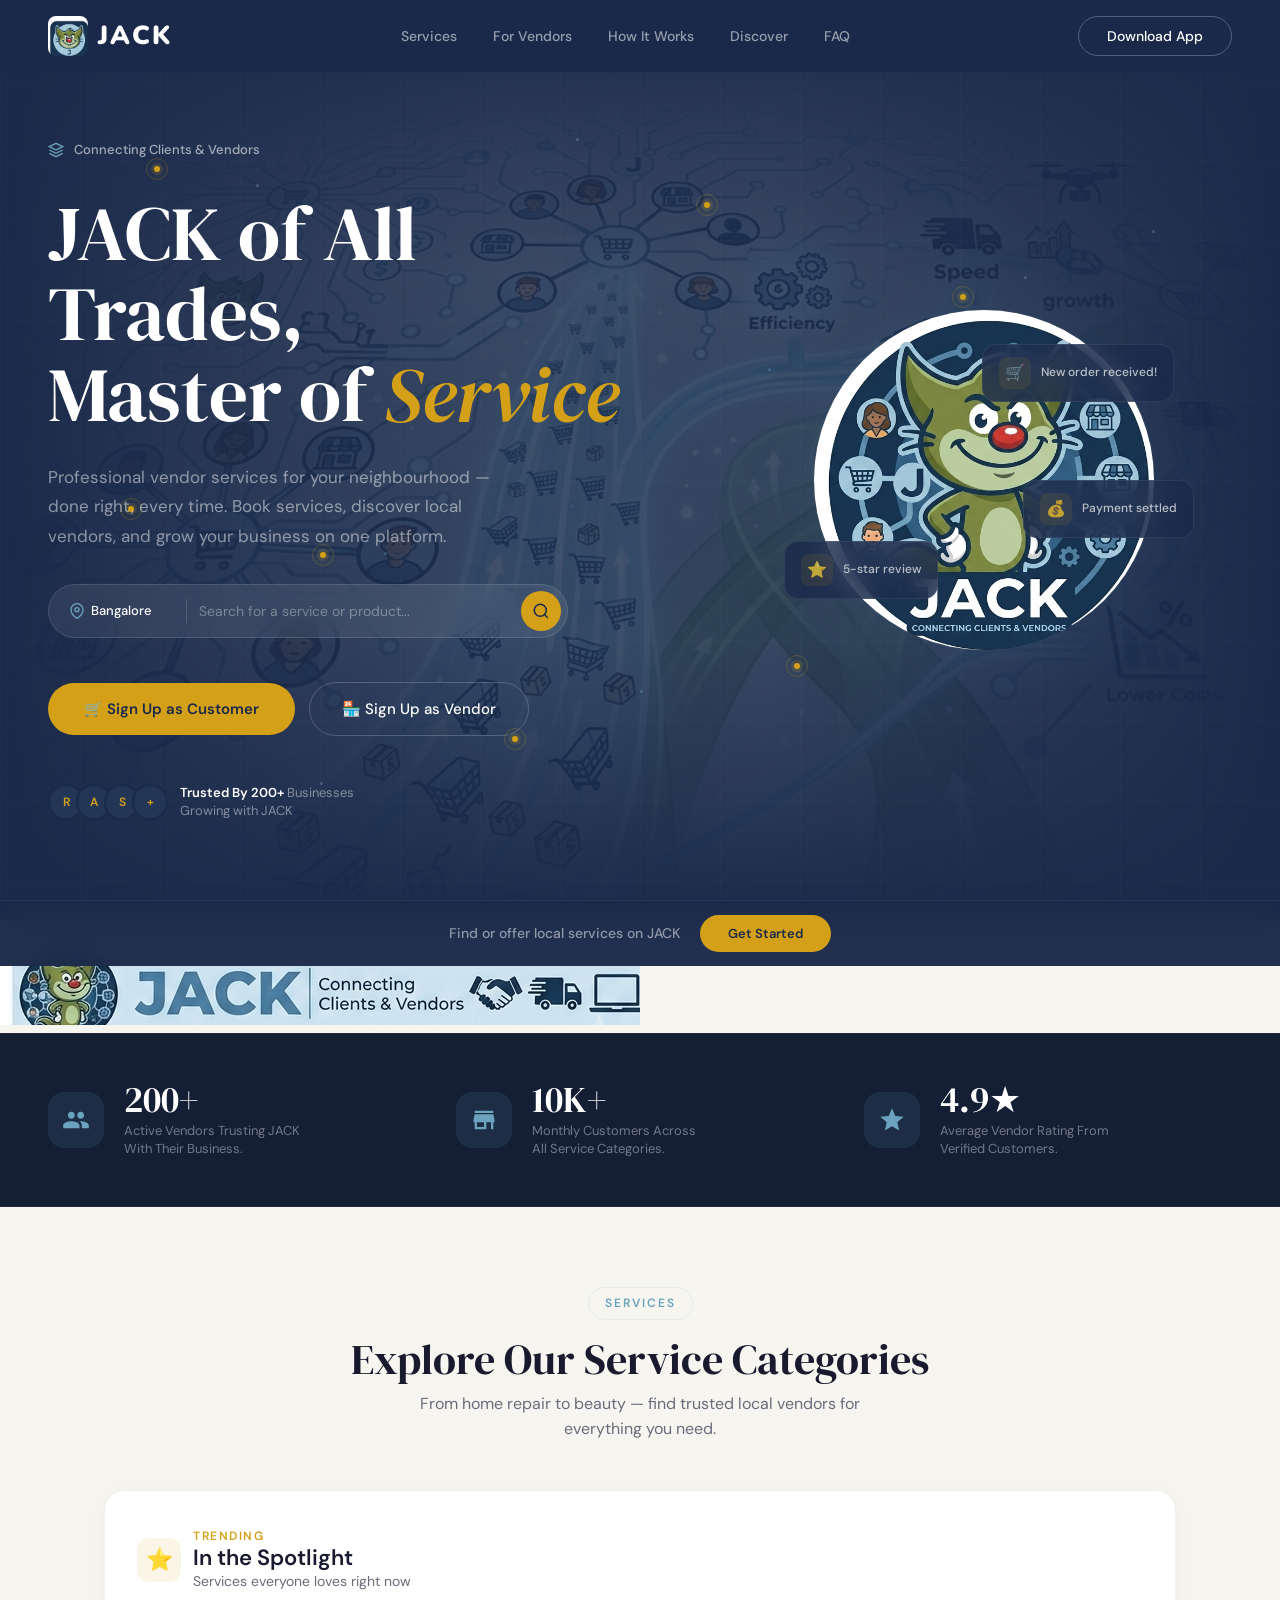
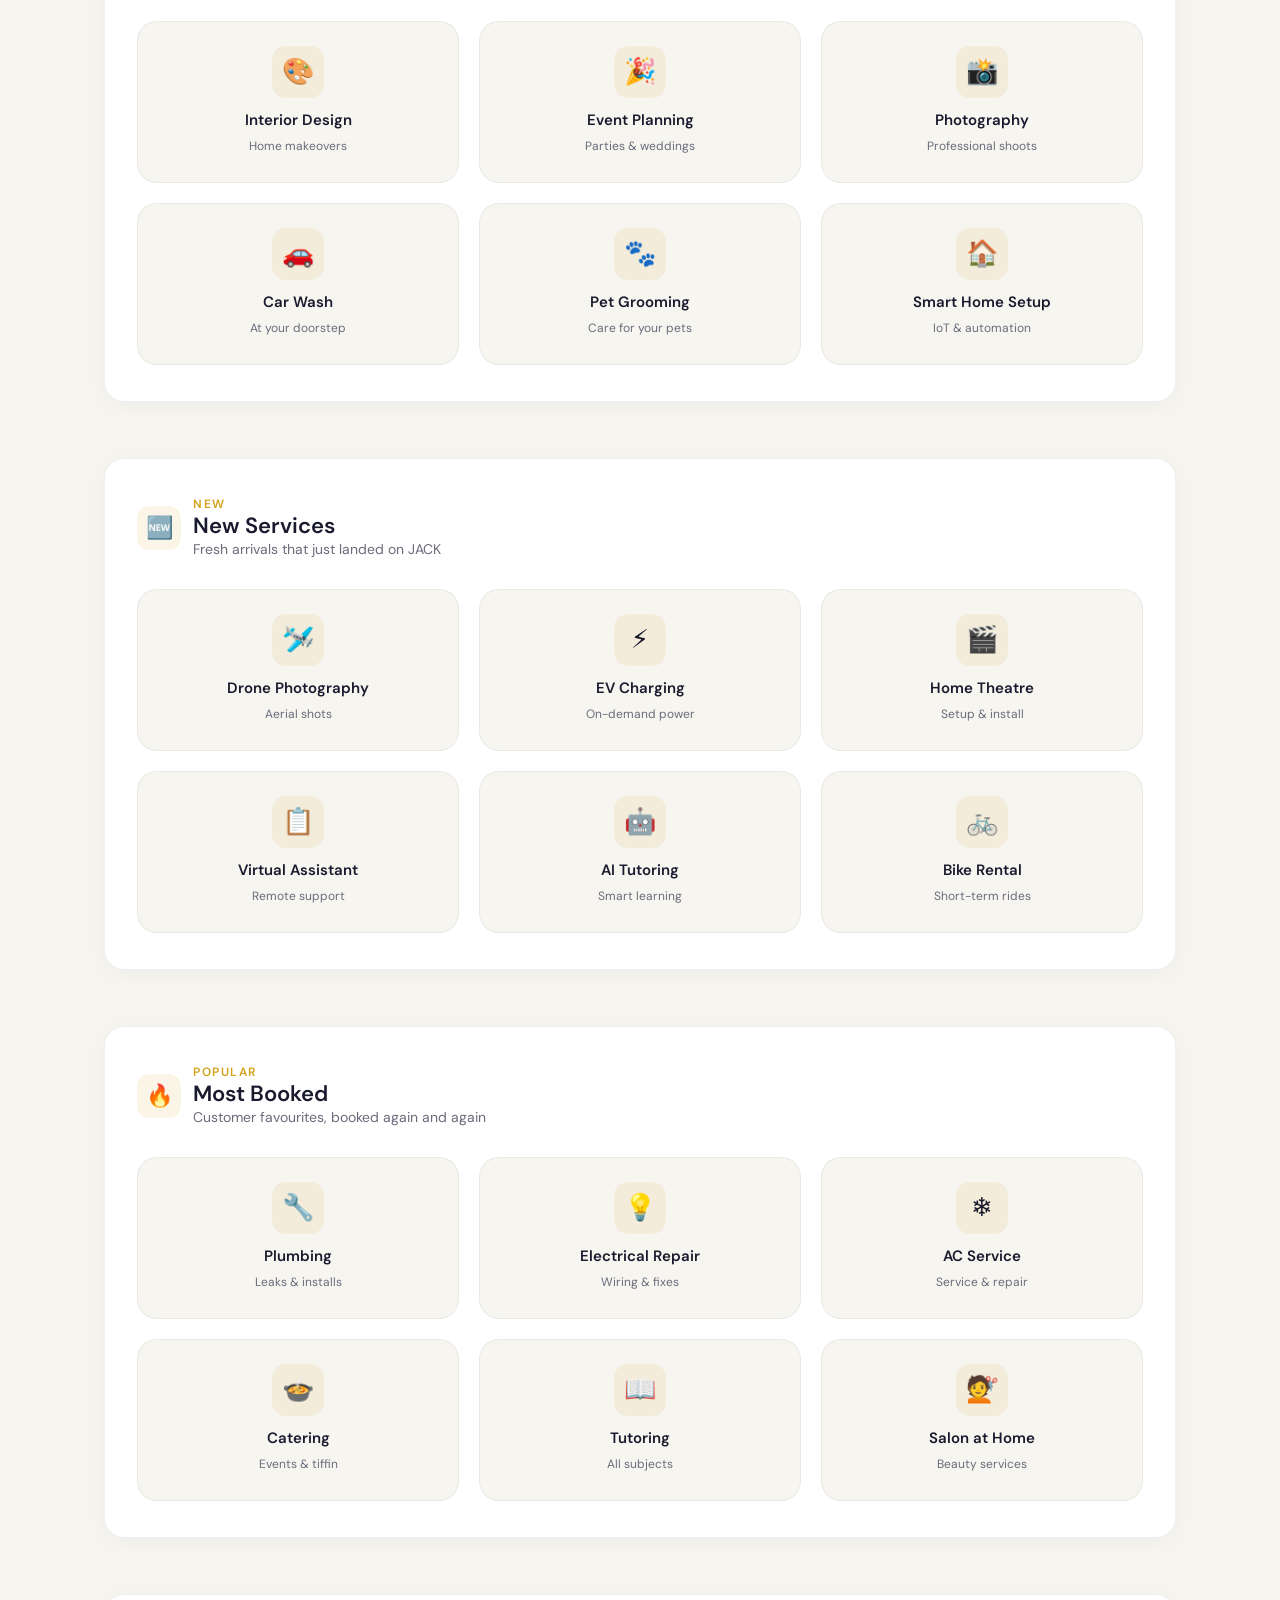
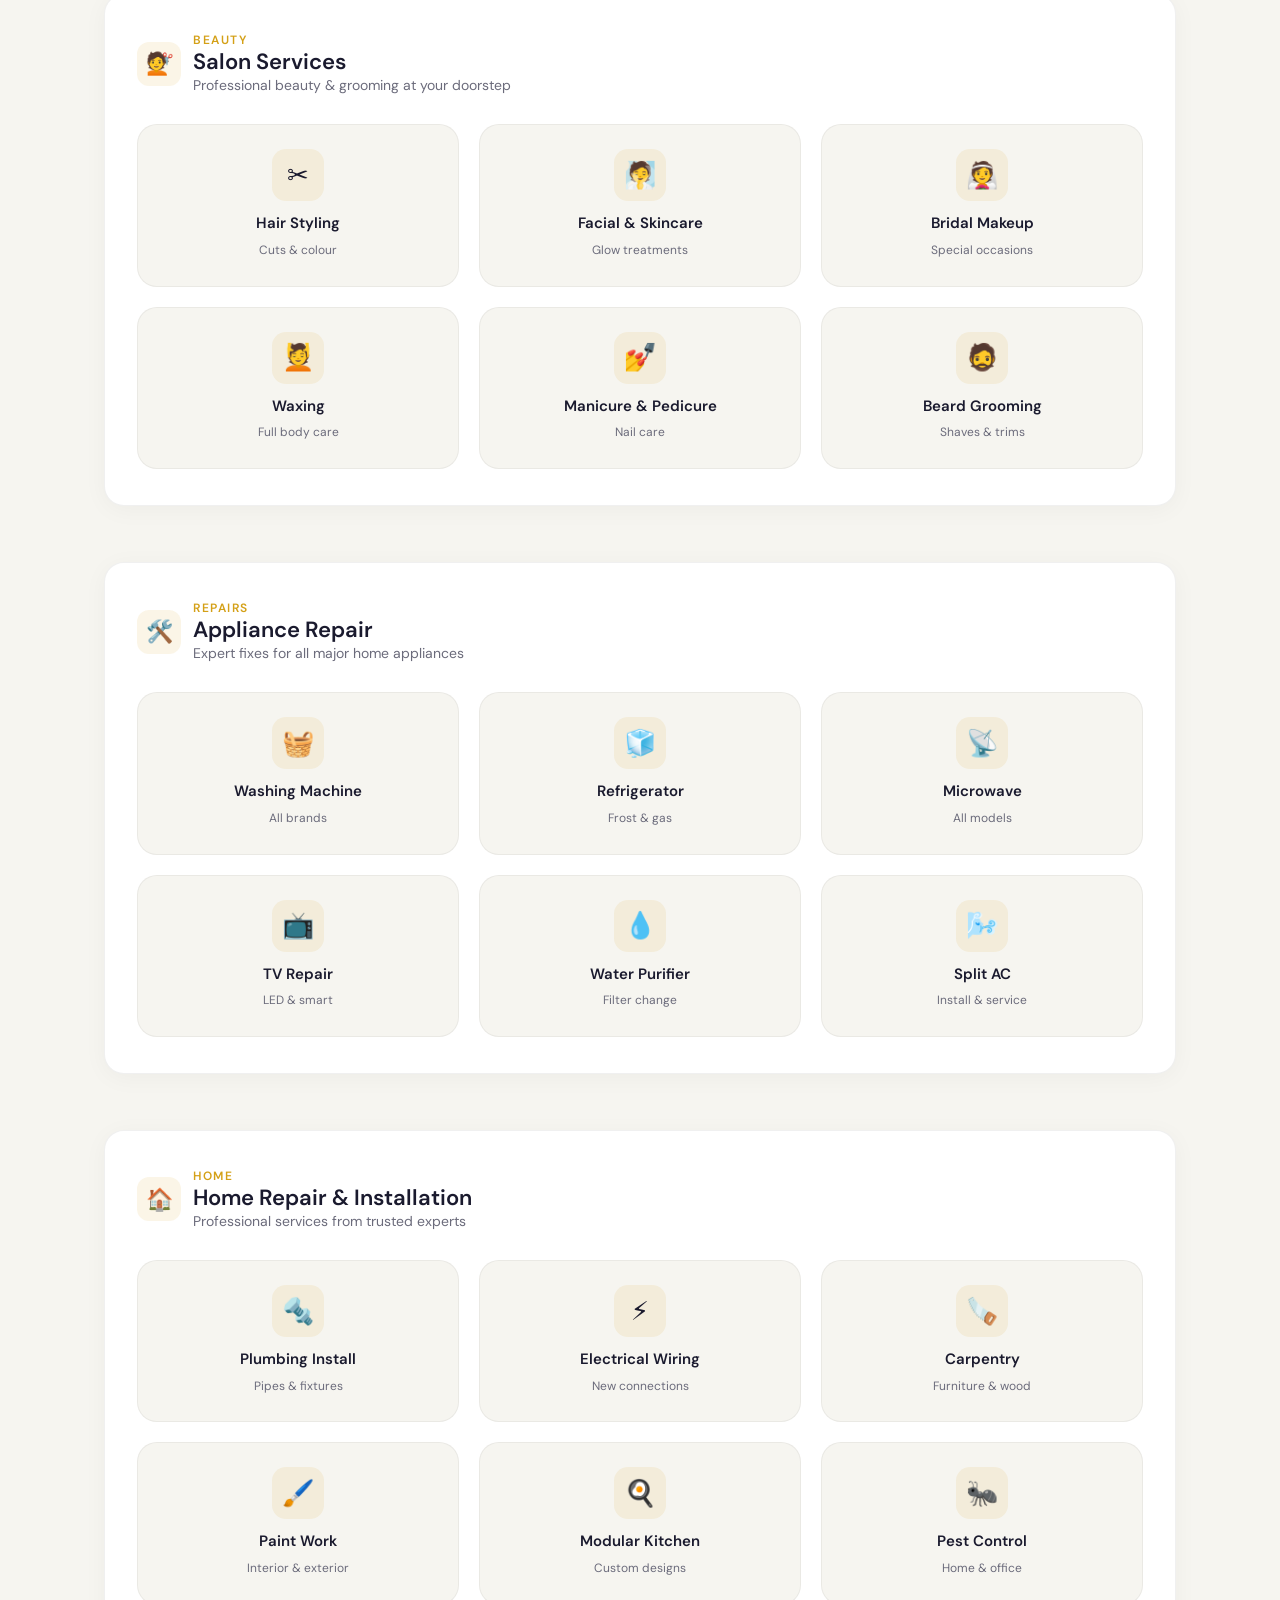
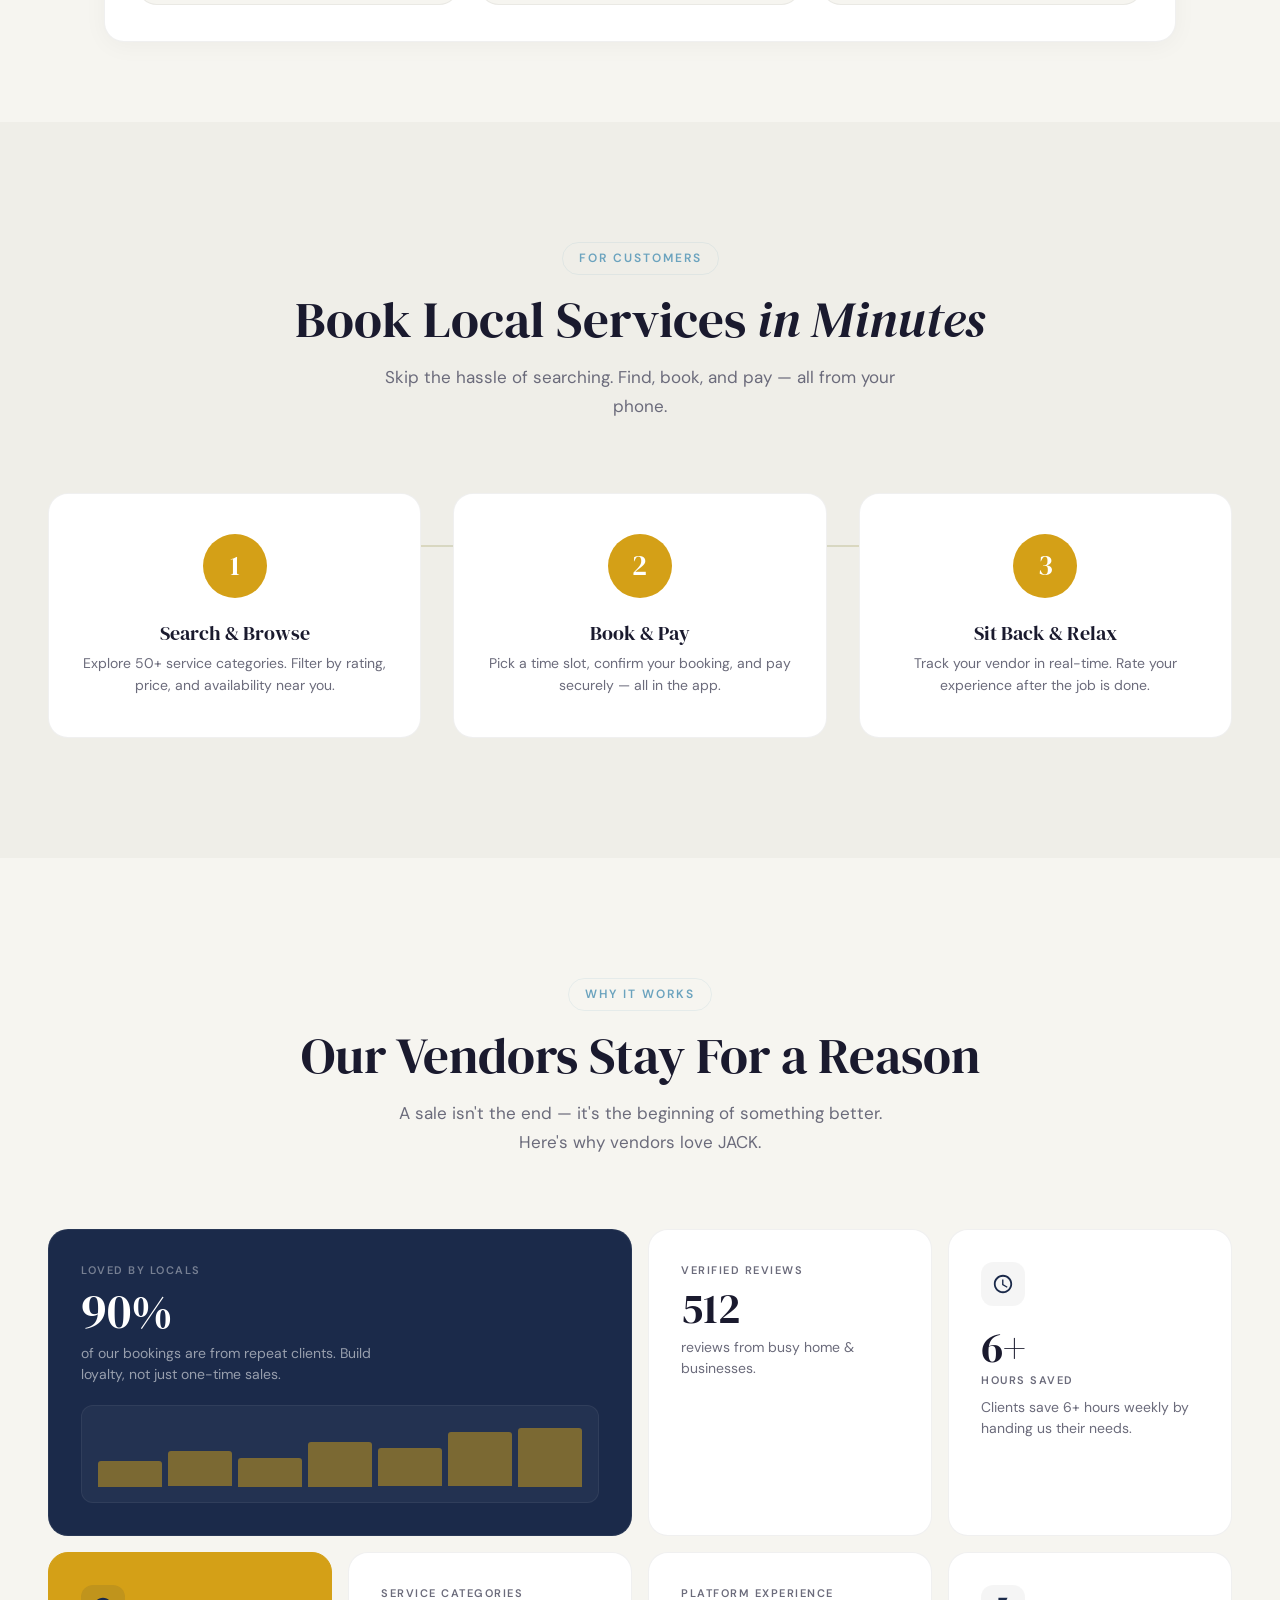
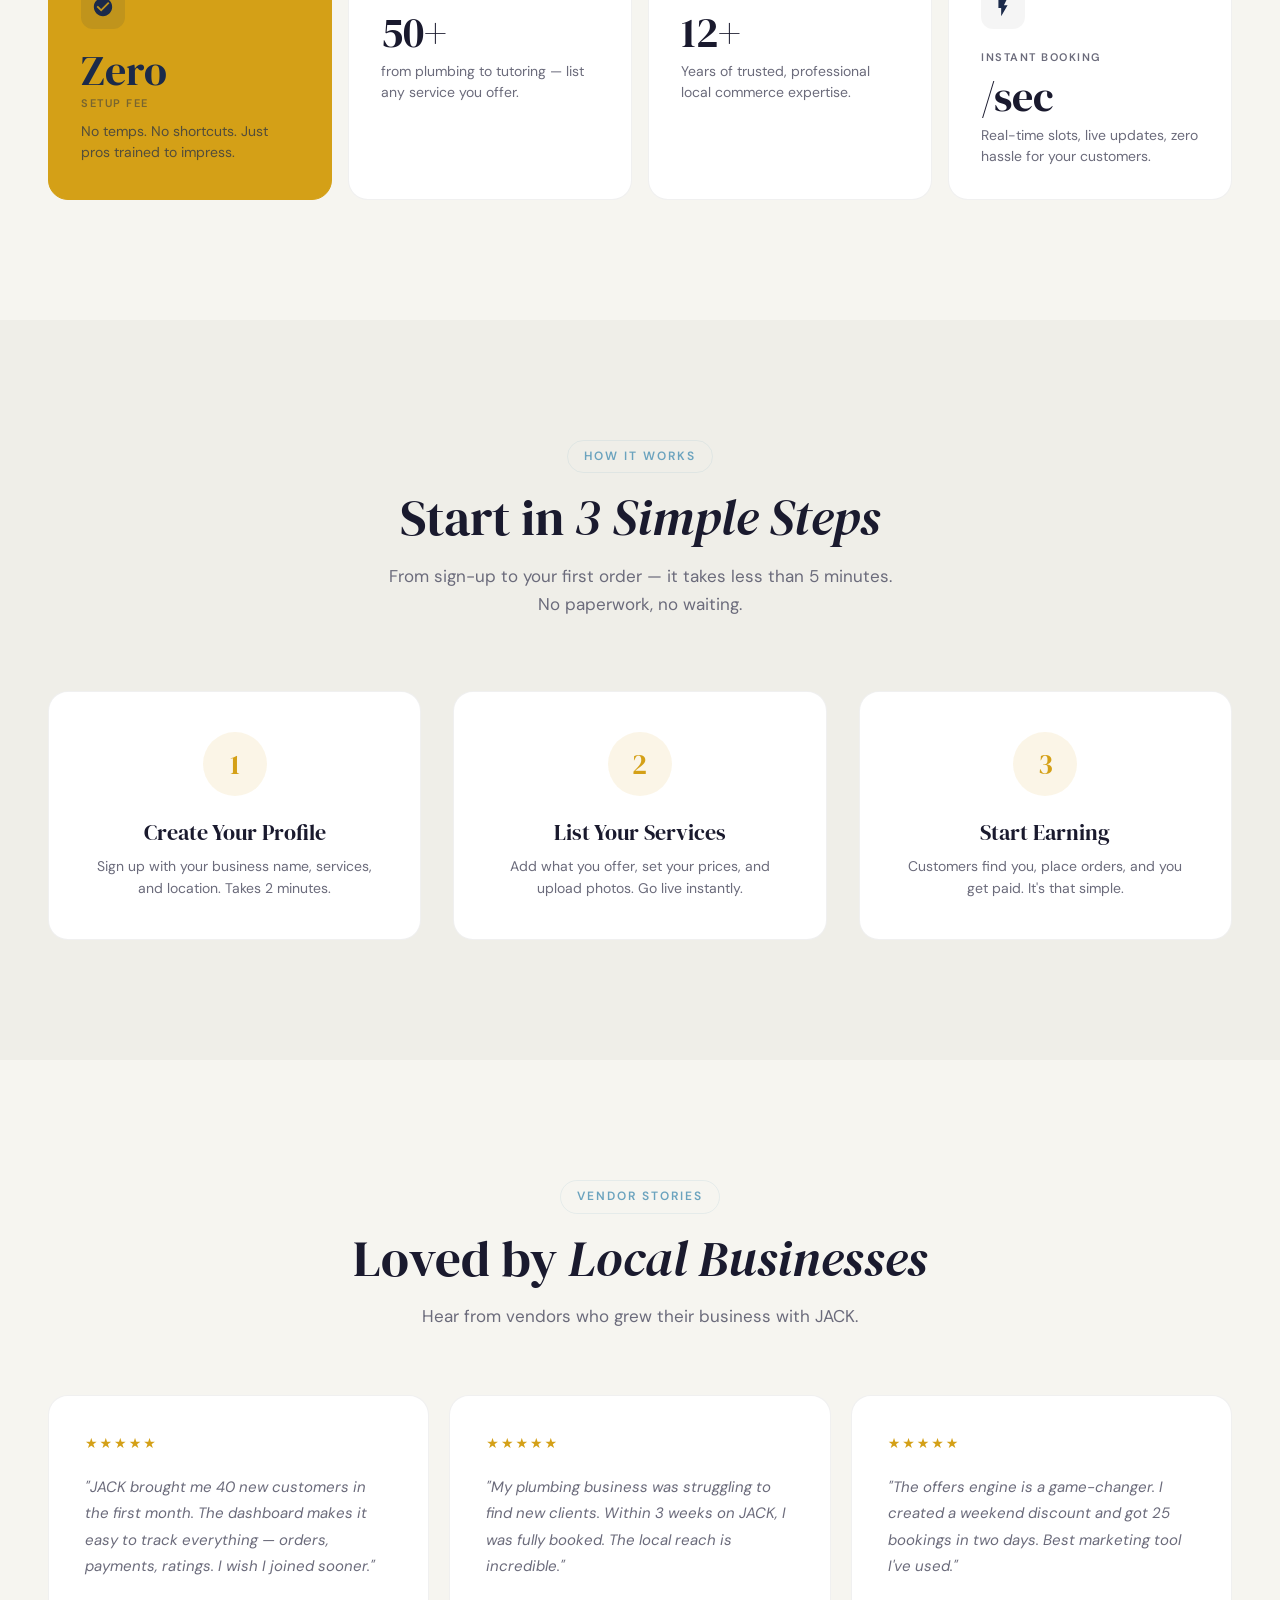
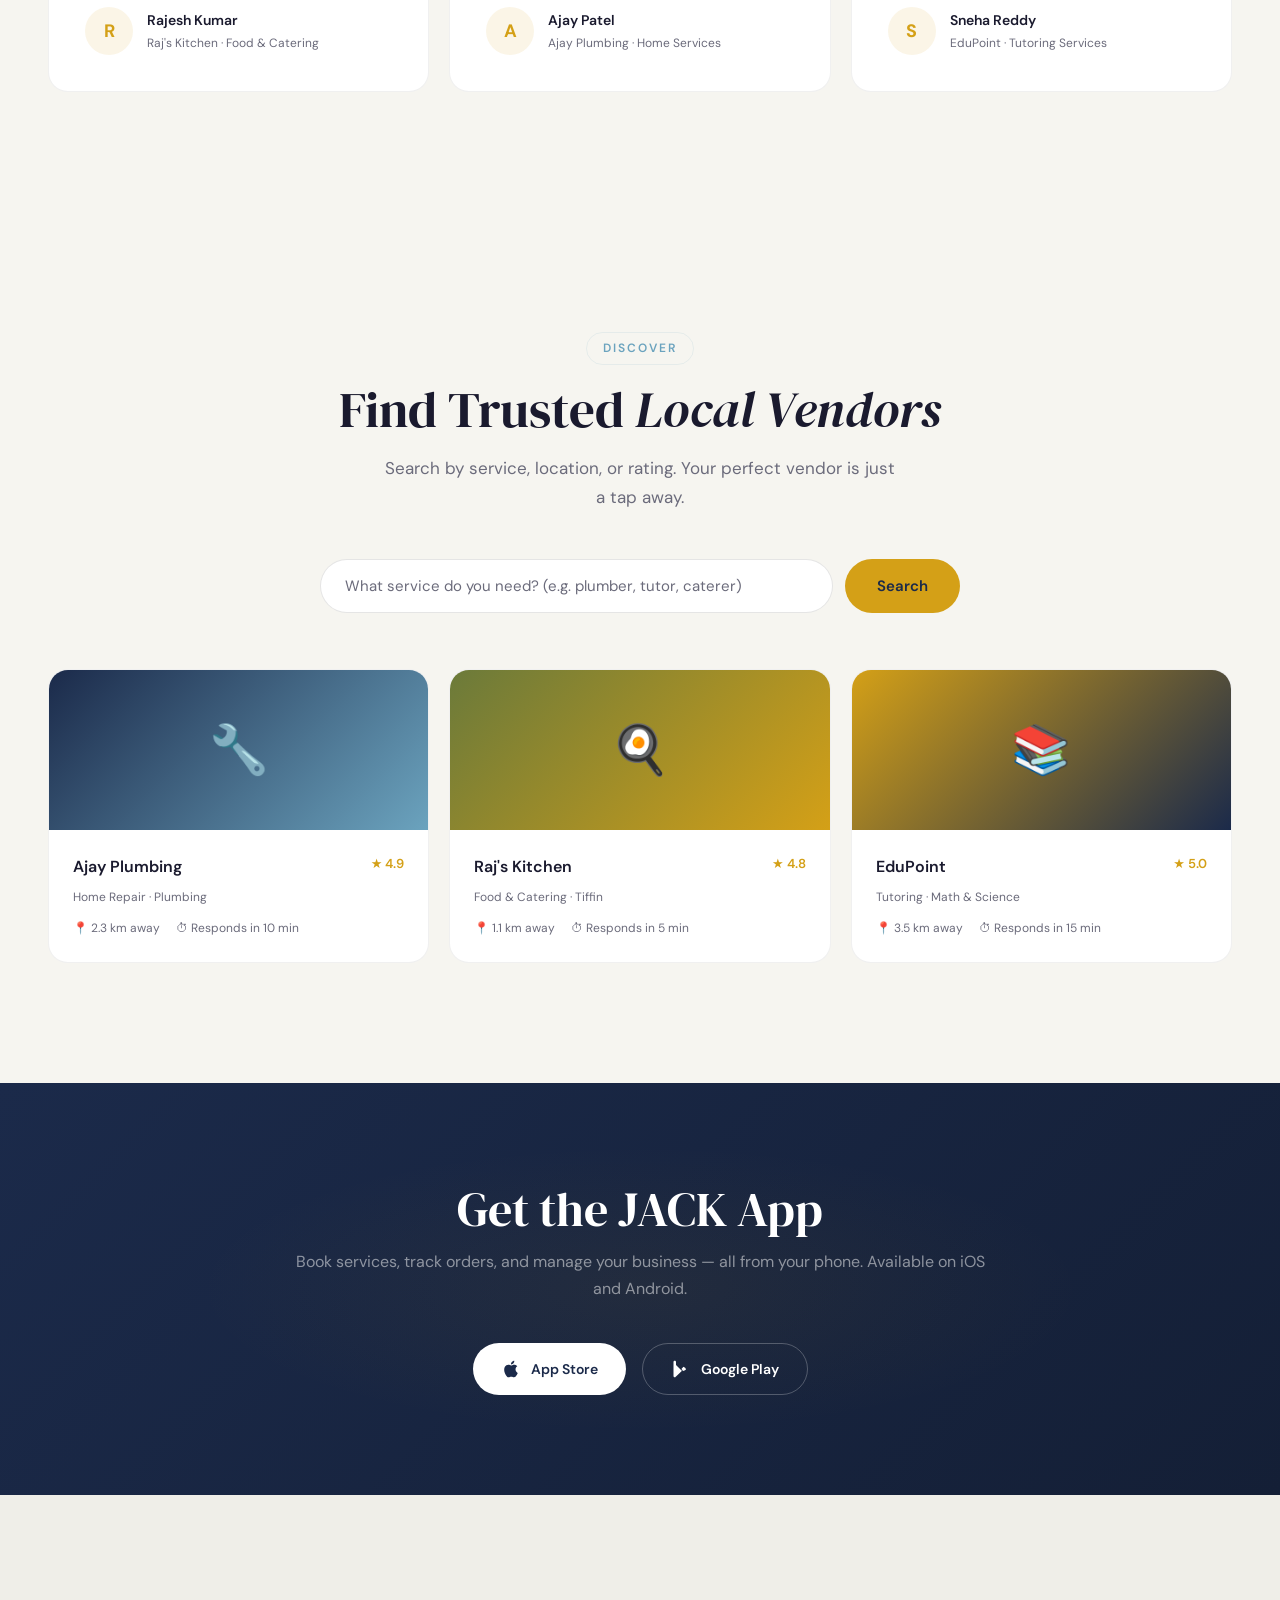
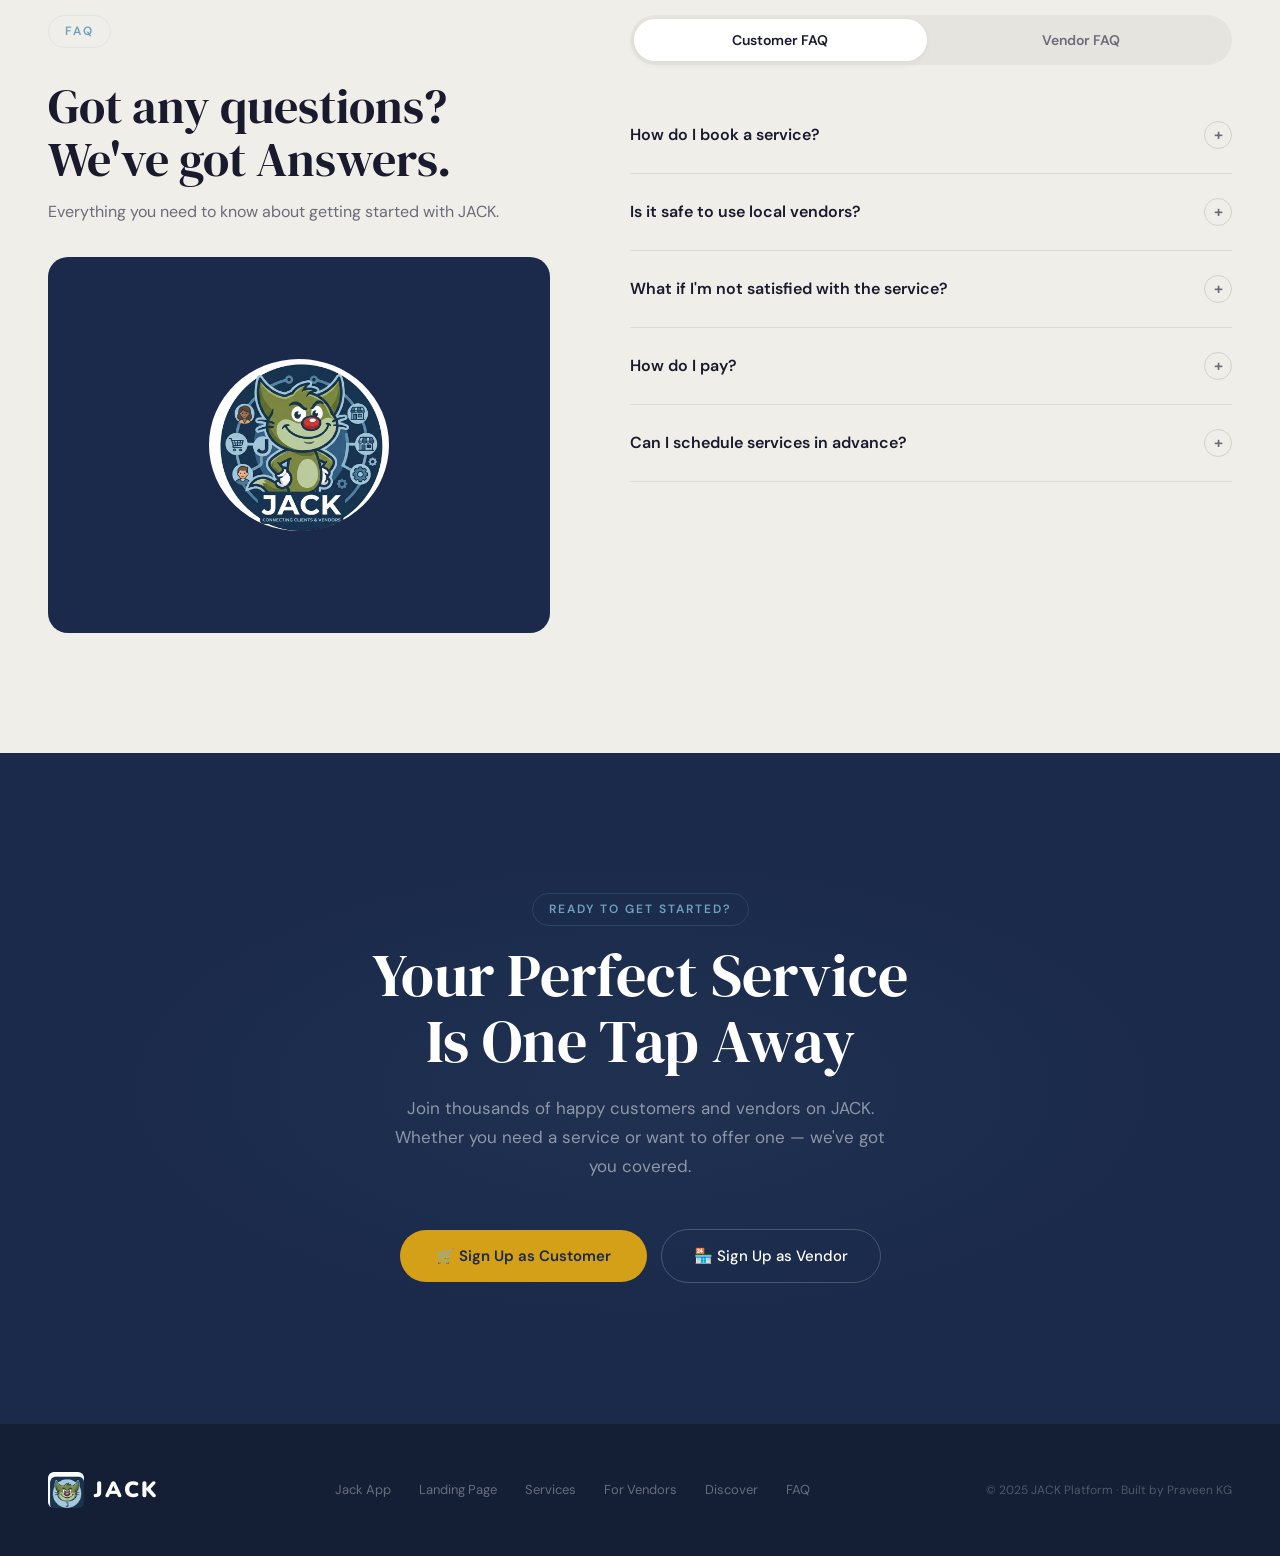
==== commit 611ceabd: "Make services section scroll naturally with the page - Remove sticky 600vh wrapper, panels now flow " ====
--- a/index.html
+++ b/index.html
@@ -158,113 +158,131 @@
     </div>
   </div>
 
-  <!-- SERVICE PANELS (embedded scroll) -->
-  <section id="services" class="services-scroll-wrap">
-    <div class="services-scroll-sticky">
-      <div class="services-scroll-inner">
-
-        <div class="services-scroll-label" id="scrollLabel">In the Spotlight</div>
-
-        <!-- Panel 1 -->
-        <div class="services-panel active" data-label="In the Spotlight">
-          <div class="panel-title">In the Spotlight</div>
-          <div class="panel-subtitle">Trending services everyone loves</div>
-          <div class="panel-cards">
-            <div class="panel-card"><div class="panel-card-icon">🎨</div><h4>Interior Design</h4><span>Home makeovers</span></div>
-            <div class="panel-card"><div class="panel-card-icon">🎉</div><h4>Event Planning</h4><span>Parties & weddings</span></div>
-            <div class="panel-card"><div class="panel-card-icon">📸</div><h4>Photography</h4><span>Professional shoots</span></div>
-            <div class="panel-card"><div class="panel-card-icon">🚗</div><h4>Car Wash</h4><span>At your doorstep</span></div>
-            <div class="panel-card"><div class="panel-card-icon">🐾</div><h4>Pet Grooming</h4><span>Care for your pets</span></div>
-            <div class="panel-card"><div class="panel-card-icon">🏠</div><h4>Smart Home Setup</h4><span>IoT & automation</span></div>
-          </div>
-        </div>
-
-        <!-- Panel 2 -->
-        <div class="services-panel" data-label="New Services">
-          <div class="panel-title">New Services</div>
-          <div class="panel-subtitle">Fresh arrivals that just landed on JACK</div>
-          <div class="panel-cards">
-            <div class="panel-card"><div class="panel-card-icon">🛩️</div><h4>Drone Photography</h4><span>Aerial shots</span></div>
-            <div class="panel-card"><div class="panel-card-icon">⚡</div><h4>EV Charging</h4><span>On-demand power</span></div>
-            <div class="panel-card"><div class="panel-card-icon">🎬</div><h4>Home Theatre</h4><span>Setup & install</span></div>
-            <div class="panel-card"><div class="panel-card-icon">📋</div><h4>Virtual Assistant</h4><span>Remote support</span></div>
-            <div class="panel-card"><div class="panel-card-icon">🤖</div><h4>AI Tutoring</h4><span>Smart learning</span></div>
-            <div class="panel-card"><div class="panel-card-icon">🚲</div><h4>Bike Rental</h4><span>Short-term rides</span></div>
-          </div>
-        </div>
-
-        <!-- Panel 3 -->
-        <div class="services-panel" data-label="Most Booked">
-          <div class="panel-title">Most Booked</div>
-          <div class="panel-subtitle">Customer favourites, booked again and again</div>
-          <div class="panel-cards">
-            <div class="panel-card"><div class="panel-card-icon">🔧</div><h4>Plumbing</h4><span>Leaks & installs</span></div>
-            <div class="panel-card"><div class="panel-card-icon">💡</div><h4>Electrical Repair</h4><span>Wiring & fixes</span></div>
-            <div class="panel-card"><div class="panel-card-icon">❄️</div><h4>AC Service</h4><span>Service & repair</span></div>
-            <div class="panel-card"><div class="panel-card-icon">🍲</div><h4>Catering</h4><span>Events & tiffin</span></div>
-            <div class="panel-card"><div class="panel-card-icon">📖</div><h4>Tutoring</h4><span>All subjects</span></div>
-            <div class="panel-card"><div class="panel-card-icon">💇</div><h4>Salon at Home</h4><span>Beauty services</span></div>
-          </div>
-        </div>
-
-        <!-- Panel 4 -->
-        <div class="services-panel" data-label="Salon Services">
-          <div class="panel-title">Salon Services</div>
-          <div class="panel-subtitle">Professional beauty & grooming at your doorstep</div>
-          <div class="panel-cards">
-            <div class="panel-card"><div class="panel-card-icon">✂️</div><h4>Hair Styling</h4><span>Cuts & colour</span></div>
-            <div class="panel-card"><div class="panel-card-icon">🧖</div><h4>Facial & Skincare</h4><span>Glow treatments</span></div>
-            <div class="panel-card"><div class="panel-card-icon">👰</div><h4>Bridal Makeup</h4><span>Special occasions</span></div>
-            <div class="panel-card"><div class="panel-card-icon">💆</div><h4>Waxing</h4><span>Full body care</span></div>
-            <div class="panel-card"><div class="panel-card-icon">💅</div><h4>Manicure & Pedicure</h4><span>Nail care</span></div>
-            <div class="panel-card"><div class="panel-card-icon">🧔</div><h4>Beard Grooming</h4><span>Shaves & trims</span></div>
-          </div>
-        </div>
-
-        <!-- Panel 5 -->
-        <div class="services-panel" data-label="Appliance Repair">
-          <div class="panel-title">Appliance Repair</div>
-          <div class="panel-subtitle">Expert fixes for all major home appliances</div>
-          <div class="panel-cards">
-            <div class="panel-card"><div class="panel-card-icon">🧺</div><h4>Washing Machine</h4><span>All brands</span></div>
-            <div class="panel-card"><div class="panel-card-icon">🧊</div><h4>Refrigerator</h4><span>Frost & gas</span></div>
-            <div class="panel-card"><div class="panel-card-icon">📡</div><h4>Microwave</h4><span>All models</span></div>
-            <div class="panel-card"><div class="panel-card-icon">📺</div><h4>TV Repair</h4><span>LED & smart</span></div>
-            <div class="panel-card"><div class="panel-card-icon">💧</div><h4>Water Purifier</h4><span>Filter change</span></div>
-            <div class="panel-card"><div class="panel-card-icon">🌬️</div><h4>Split AC</h4><span>Install & service</span></div>
-          </div>
-        </div>
-
-        <!-- Panel 6 -->
-        <div class="services-panel" data-label="Home Repair">
-          <div class="panel-title">Home Repair & Installation</div>
-          <div class="panel-subtitle">Professional services from trusted experts</div>
-          <div class="panel-cards">
-            <div class="panel-card"><div class="panel-card-icon">🔩</div><h4>Plumbing Install</h4><span>Pipes & fixtures</span></div>
-            <div class="panel-card"><div class="panel-card-icon">⚡</div><h4>Electrical Wiring</h4><span>New connections</span></div>
-            <div class="panel-card"><div class="panel-card-icon">🪚</div><h4>Carpentry</h4><span>Furniture & wood</span></div>
-            <div class="panel-card"><div class="panel-card-icon">🖌️</div><h4>Paint Work</h4><span>Interior & exterior</span></div>
-            <div class="panel-card"><div class="panel-card-icon">🍳</div><h4>Modular Kitchen</h4><span>Custom designs</span></div>
-            <div class="panel-card"><div class="panel-card-icon">🐜</div><h4>Pest Control</h4><span>Home & office</span></div>
-          </div>
-        </div>
-
-        <!-- Progress dots -->
-        <div class="services-progress">
-          <button class="services-progress-dot active" data-idx="0"></button>
-          <button class="services-progress-dot" data-idx="1"></button>
-          <button class="services-progress-dot" data-idx="2"></button>
-          <button class="services-progress-dot" data-idx="3"></button>
-          <button class="services-progress-dot" data-idx="4"></button>
-          <button class="services-progress-dot" data-idx="5"></button>
-        </div>
-
-      </div>
-
-      <!-- Scroll hint -->
-      <div class="services-scroll-arrow" id="scrollArrow">
-        <span>SCROLL</span>
-        <svg viewBox="0 0 24 24" fill="none" stroke="currentColor" stroke-width="2"><path d="M12 5v14M5 12l7 7 7-7"/></svg>
+  <!-- SERVICES -->
+  <section id="services" class="services-section">
+    <div class="section-header reveal">
+      <div class="section-eyebrow">Services</div>
+      <h2 class="section-title">Explore Our Service Categories</h2>
+      <p class="section-subtitle">From home repair to beauty — find trusted local vendors for everything you need.</p>
+    </div>
+
+    <!-- Category 1 -->
+    <div class="service-category reveal">
+      <div class="category-header">
+        <div class="category-icon">⭐</div>
+        <div>
+          <div class="category-label">Trending</div>
+          <h3 class="category-title">In the Spotlight</h3>
+          <p class="category-subtitle">Services everyone loves right now</p>
+        </div>
+      </div>
+      <div class="panel-cards">
+        <div class="panel-card"><div class="panel-card-icon">🎨</div><h4>Interior Design</h4><span>Home makeovers</span></div>
+        <div class="panel-card"><div class="panel-card-icon">🎉</div><h4>Event Planning</h4><span>Parties & weddings</span></div>
+        <div class="panel-card"><div class="panel-card-icon">📸</div><h4>Photography</h4><span>Professional shoots</span></div>
+        <div class="panel-card"><div class="panel-card-icon">🚗</div><h4>Car Wash</h4><span>At your doorstep</span></div>
+        <div class="panel-card"><div class="panel-card-icon">🐾</div><h4>Pet Grooming</h4><span>Care for your pets</span></div>
+        <div class="panel-card"><div class="panel-card-icon">🏠</div><h4>Smart Home Setup</h4><span>IoT & automation</span></div>
+      </div>
+    </div>
+
+    <!-- Category 2 -->
+    <div class="service-category reveal">
+      <div class="category-header">
+        <div class="category-icon">🆕</div>
+        <div>
+          <div class="category-label">New</div>
+          <h3 class="category-title">New Services</h3>
+          <p class="category-subtitle">Fresh arrivals that just landed on JACK</p>
+        </div>
+      </div>
+      <div class="panel-cards">
+        <div class="panel-card"><div class="panel-card-icon">🛩️</div><h4>Drone Photography</h4><span>Aerial shots</span></div>
+        <div class="panel-card"><div class="panel-card-icon">⚡</div><h4>EV Charging</h4><span>On-demand power</span></div>
+        <div class="panel-card"><div class="panel-card-icon">🎬</div><h4>Home Theatre</h4><span>Setup & install</span></div>
+        <div class="panel-card"><div class="panel-card-icon">📋</div><h4>Virtual Assistant</h4><span>Remote support</span></div>
+        <div class="panel-card"><div class="panel-card-icon">🤖</div><h4>AI Tutoring</h4><span>Smart learning</span></div>
+        <div class="panel-card"><div class="panel-card-icon">🚲</div><h4>Bike Rental</h4><span>Short-term rides</span></div>
+      </div>
+    </div>
+
+    <!-- Category 3 -->
+    <div class="service-category reveal">
+      <div class="category-header">
+        <div class="category-icon">🔥</div>
+        <div>
+          <div class="category-label">Popular</div>
+          <h3 class="category-title">Most Booked</h3>
+          <p class="category-subtitle">Customer favourites, booked again and again</p>
+        </div>
+      </div>
+      <div class="panel-cards">
+        <div class="panel-card"><div class="panel-card-icon">🔧</div><h4>Plumbing</h4><span>Leaks & installs</span></div>
+        <div class="panel-card"><div class="panel-card-icon">💡</div><h4>Electrical Repair</h4><span>Wiring & fixes</span></div>
+        <div class="panel-card"><div class="panel-card-icon">❄️</div><h4>AC Service</h4><span>Service & repair</span></div>
+        <div class="panel-card"><div class="panel-card-icon">🍲</div><h4>Catering</h4><span>Events & tiffin</span></div>
+        <div class="panel-card"><div class="panel-card-icon">📖</div><h4>Tutoring</h4><span>All subjects</span></div>
+        <div class="panel-card"><div class="panel-card-icon">💇</div><h4>Salon at Home</h4><span>Beauty services</span></div>
+      </div>
+    </div>
+
+    <!-- Category 4 -->
+    <div class="service-category reveal">
+      <div class="category-header">
+        <div class="category-icon">💇</div>
+        <div>
+          <div class="category-label">Beauty</div>
+          <h3 class="category-title">Salon Services</h3>
+          <p class="category-subtitle">Professional beauty & grooming at your doorstep</p>
+        </div>
+      </div>
+      <div class="panel-cards">
+        <div class="panel-card"><div class="panel-card-icon">✂️</div><h4>Hair Styling</h4><span>Cuts & colour</span></div>
+        <div class="panel-card"><div class="panel-card-icon">🧖</div><h4>Facial & Skincare</h4><span>Glow treatments</span></div>
+        <div class="panel-card"><div class="panel-card-icon">👰</div><h4>Bridal Makeup</h4><span>Special occasions</span></div>
+        <div class="panel-card"><div class="panel-card-icon">💆</div><h4>Waxing</h4><span>Full body care</span></div>
+        <div class="panel-card"><div class="panel-card-icon">💅</div><h4>Manicure & Pedicure</h4><span>Nail care</span></div>
+        <div class="panel-card"><div class="panel-card-icon">🧔</div><h4>Beard Grooming</h4><span>Shaves & trims</span></div>
+      </div>
+    </div>
+
+    <!-- Category 5 -->
+    <div class="service-category reveal">
+      <div class="category-header">
+        <div class="category-icon">🛠️</div>
+        <div>
+          <div class="category-label">Repairs</div>
+          <h3 class="category-title">Appliance Repair</h3>
+          <p class="category-subtitle">Expert fixes for all major home appliances</p>
+        </div>
+      </div>
+      <div class="panel-cards">
+        <div class="panel-card"><div class="panel-card-icon">🧺</div><h4>Washing Machine</h4><span>All brands</span></div>
+        <div class="panel-card"><div class="panel-card-icon">🧊</div><h4>Refrigerator</h4><span>Frost & gas</span></div>
+        <div class="panel-card"><div class="panel-card-icon">📡</div><h4>Microwave</h4><span>All models</span></div>
+        <div class="panel-card"><div class="panel-card-icon">📺</div><h4>TV Repair</h4><span>LED & smart</span></div>
+        <div class="panel-card"><div class="panel-card-icon">💧</div><h4>Water Purifier</h4><span>Filter change</span></div>
+        <div class="panel-card"><div class="panel-card-icon">🌬️</div><h4>Split AC</h4><span>Install & service</span></div>
+      </div>
+    </div>
+
+    <!-- Category 6 -->
+    <div class="service-category reveal">
+      <div class="category-header">
+        <div class="category-icon">🏠</div>
+        <div>
+          <div class="category-label">Home</div>
+          <h3 class="category-title">Home Repair & Installation</h3>
+          <p class="category-subtitle">Professional services from trusted experts</p>
+        </div>
+      </div>
+      <div class="panel-cards">
+        <div class="panel-card"><div class="panel-card-icon">🔩</div><h4>Plumbing Install</h4><span>Pipes & fixtures</span></div>
+        <div class="panel-card"><div class="panel-card-icon">⚡</div><h4>Electrical Wiring</h4><span>New connections</span></div>
+        <div class="panel-card"><div class="panel-card-icon">🪚</div><h4>Carpentry</h4><span>Furniture & wood</span></div>
+        <div class="panel-card"><div class="panel-card-icon">🖌️</div><h4>Paint Work</h4><span>Interior & exterior</span></div>
+        <div class="panel-card"><div class="panel-card-icon">🍳</div><h4>Modular Kitchen</h4><span>Custom designs</span></div>
+        <div class="panel-card"><div class="panel-card-icon">🐜</div><h4>Pest Control</h4><span>Home & office</span></div>
       </div>
     </div>
   </section>
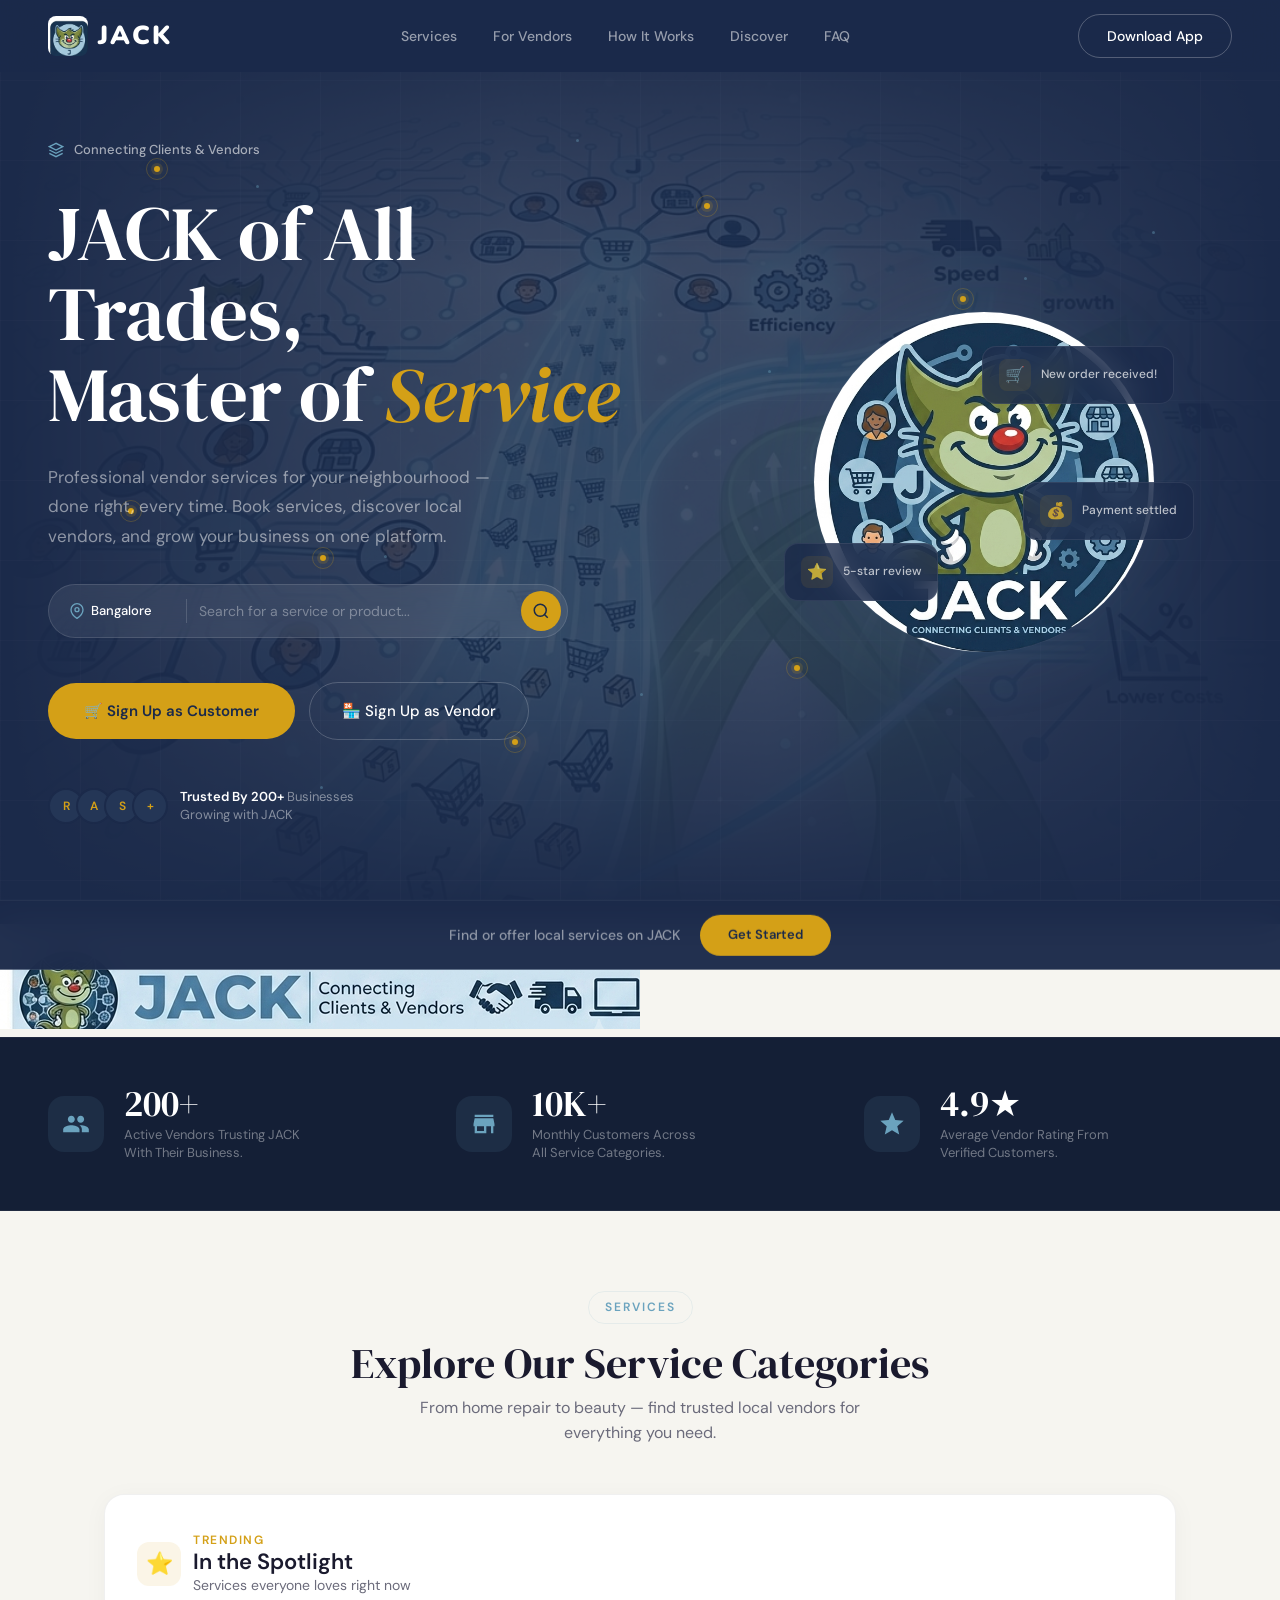
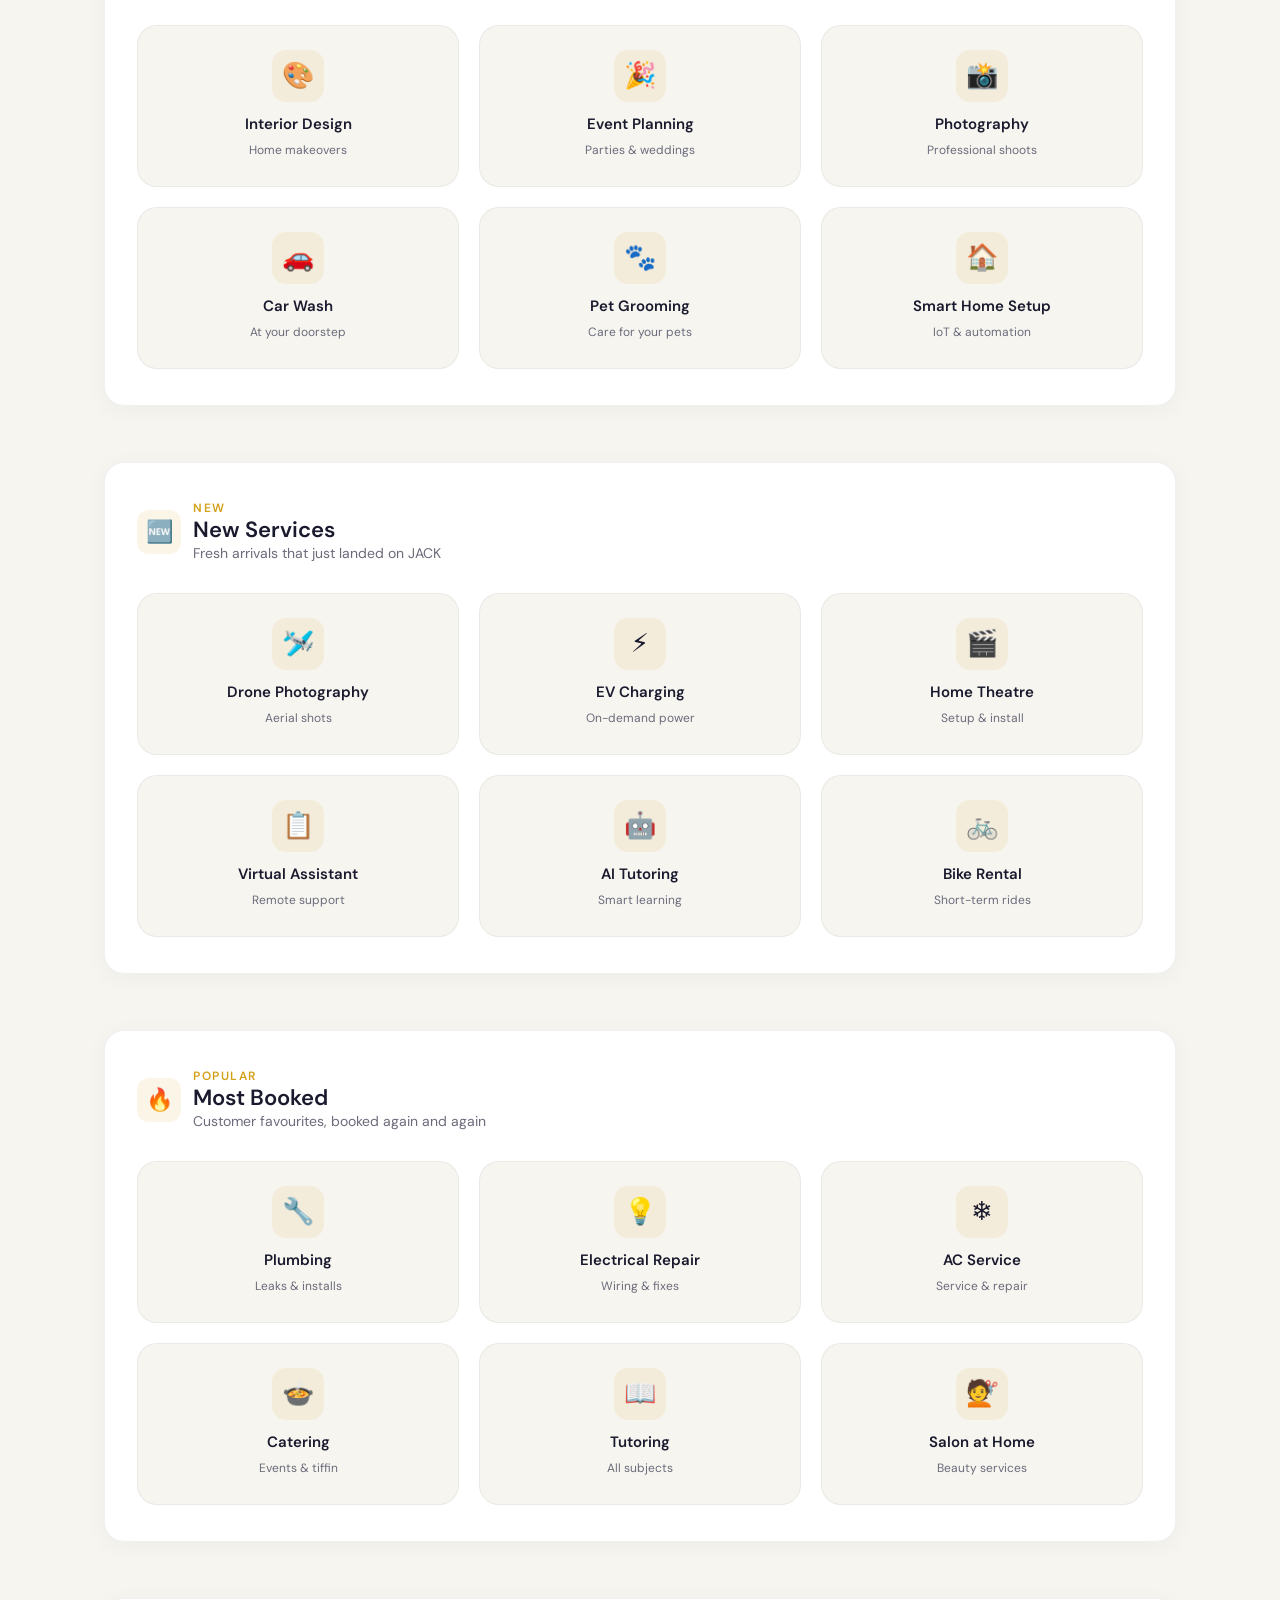
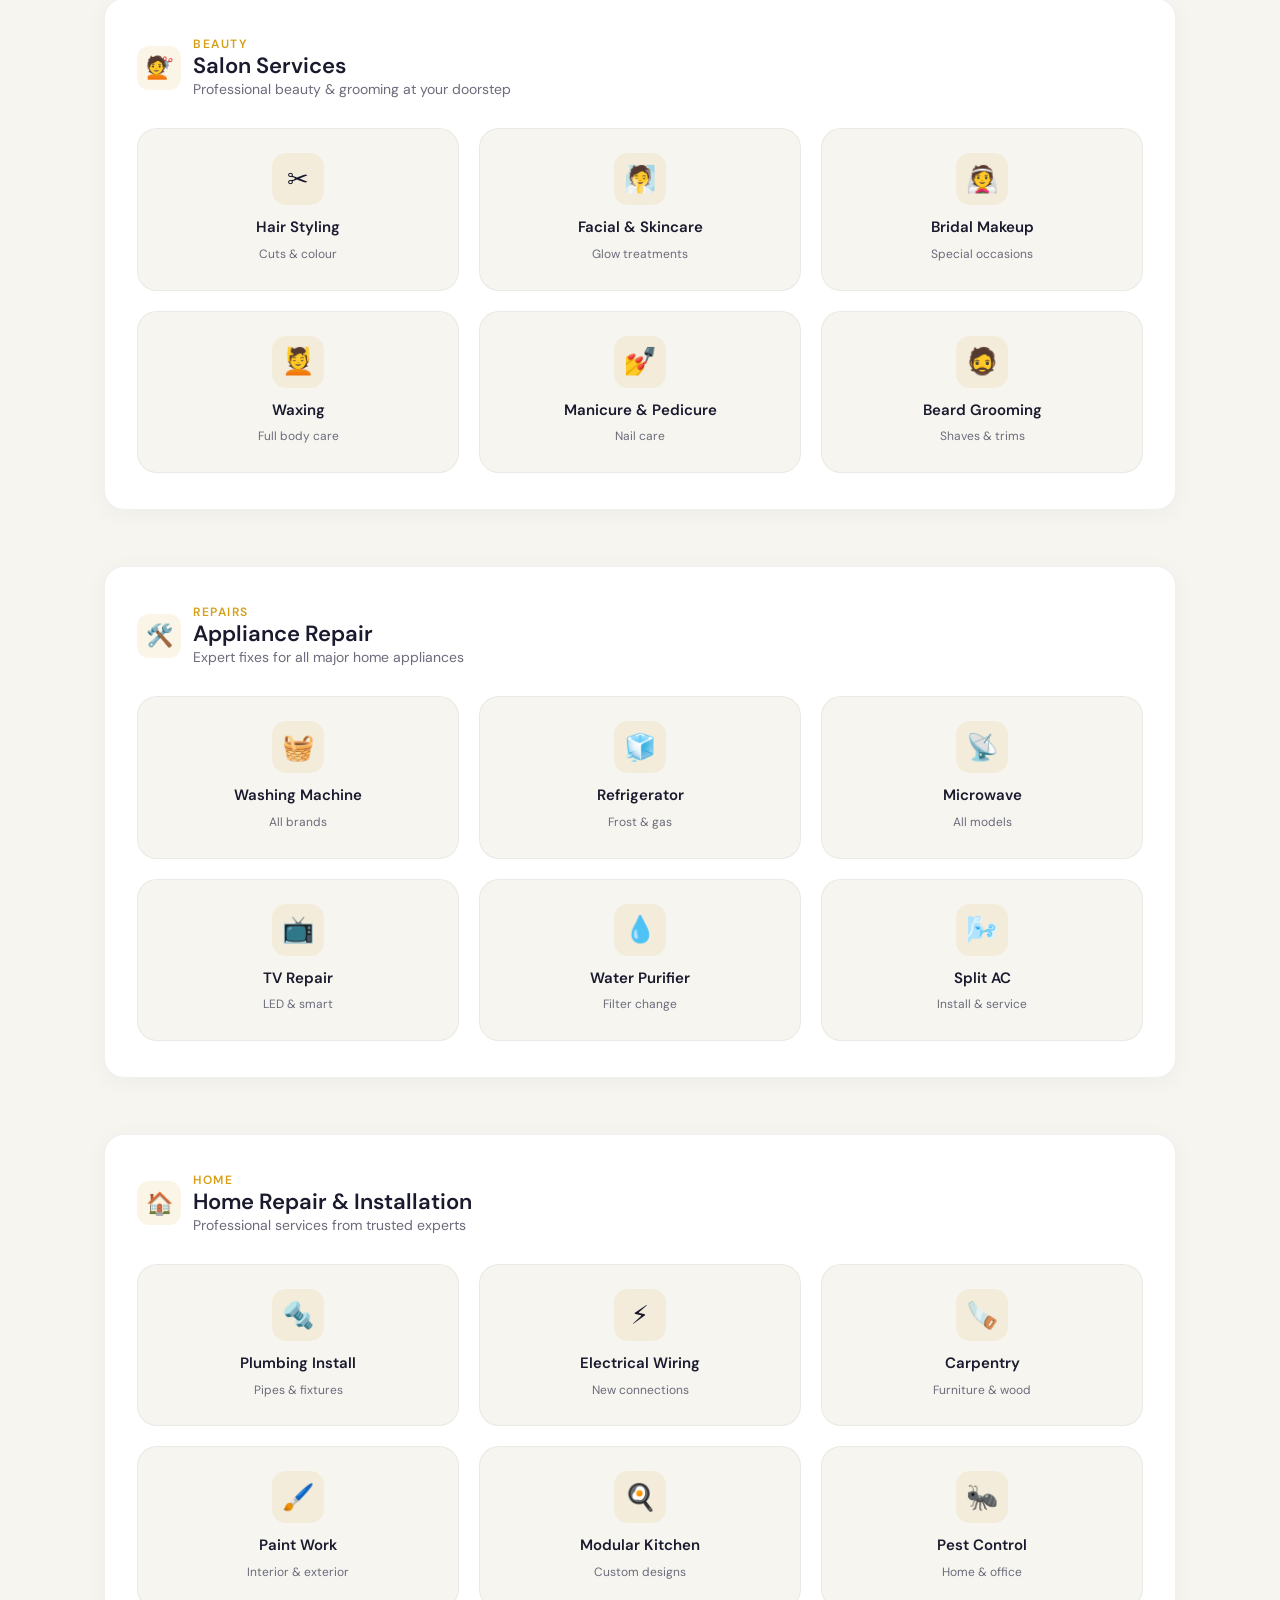
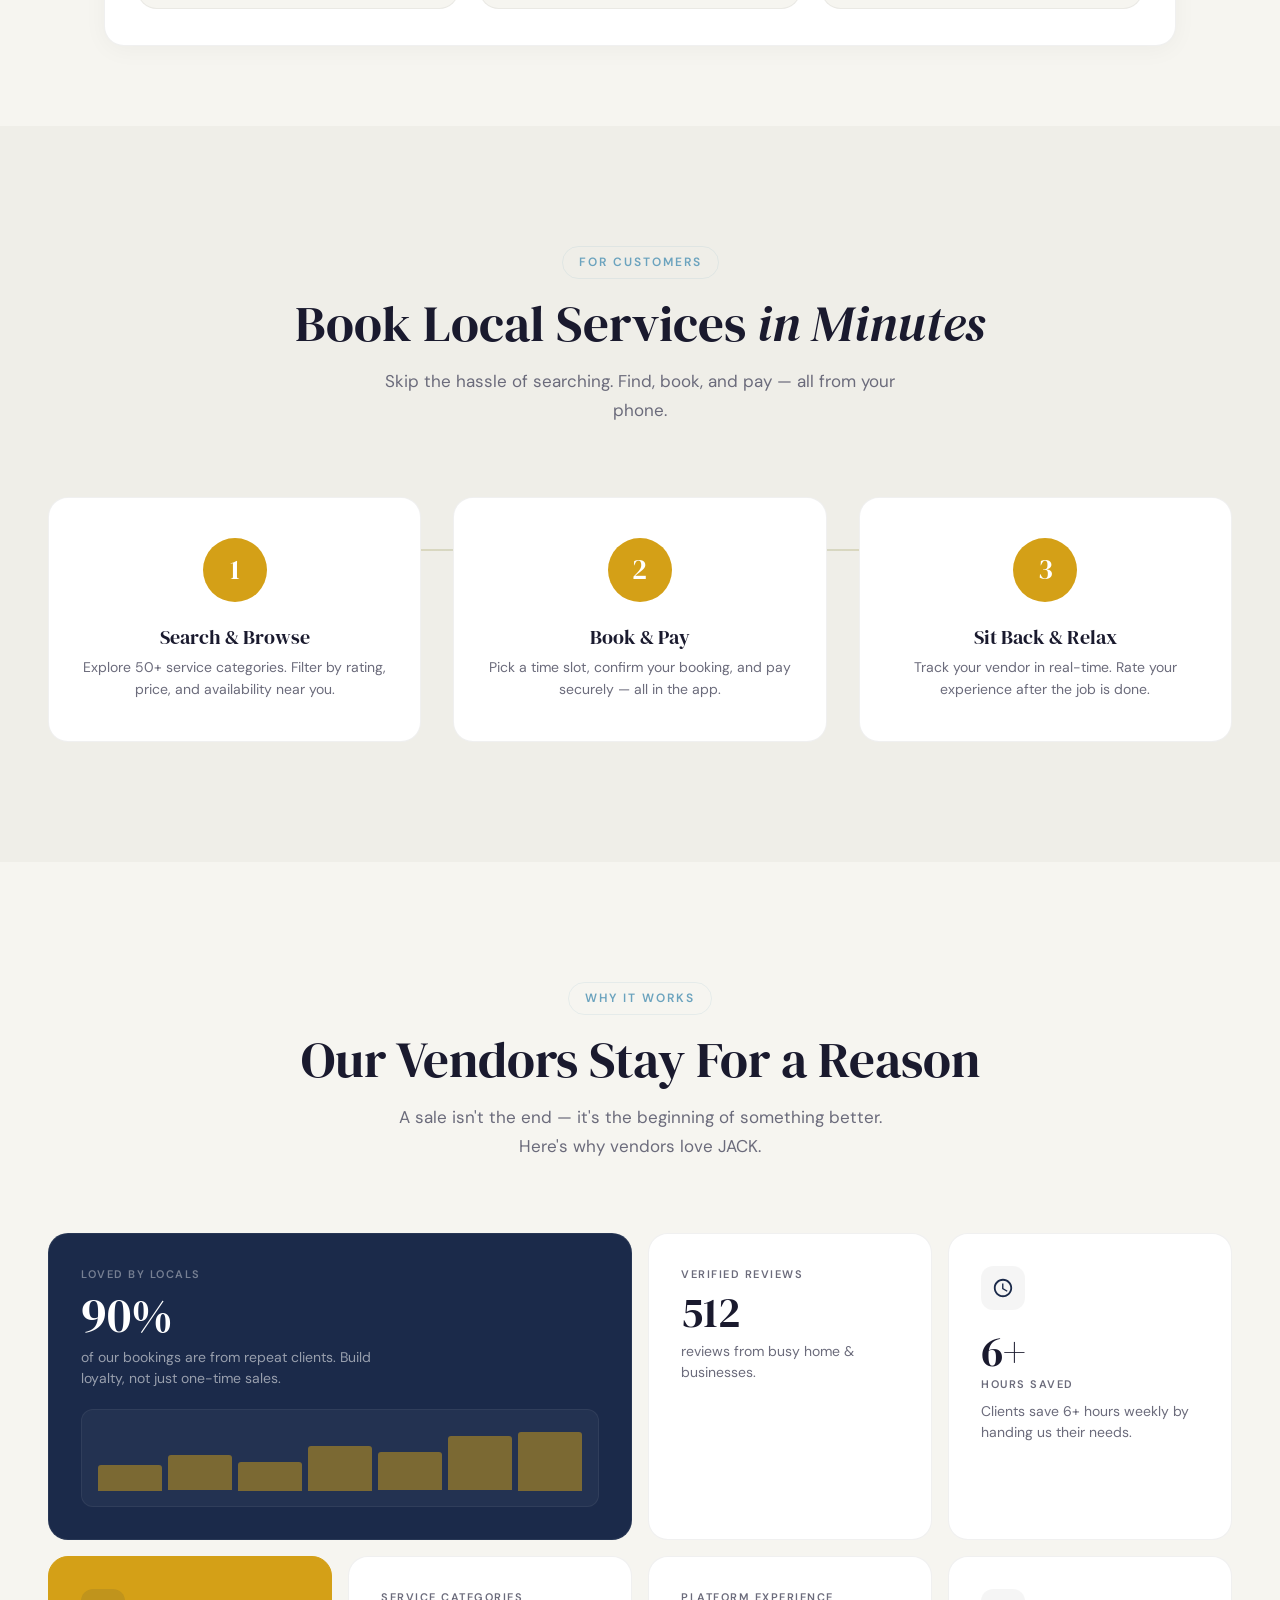
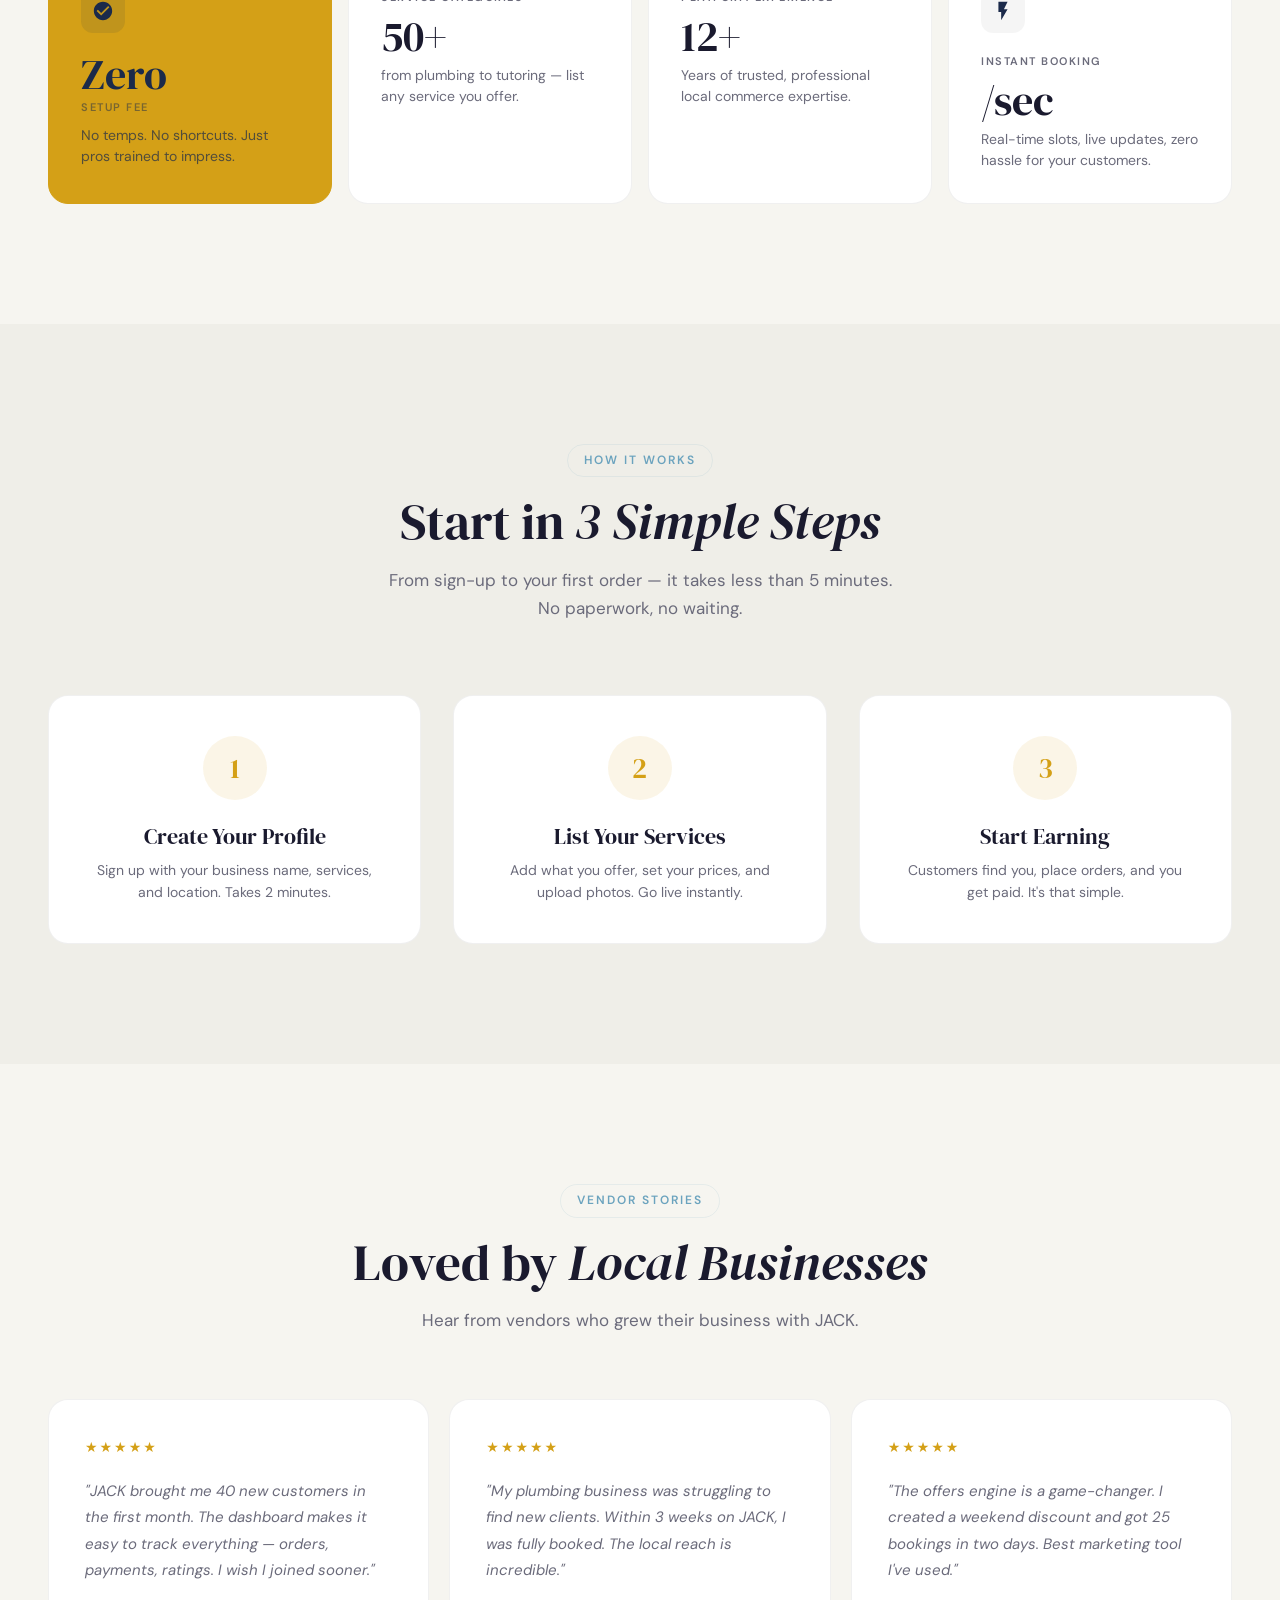
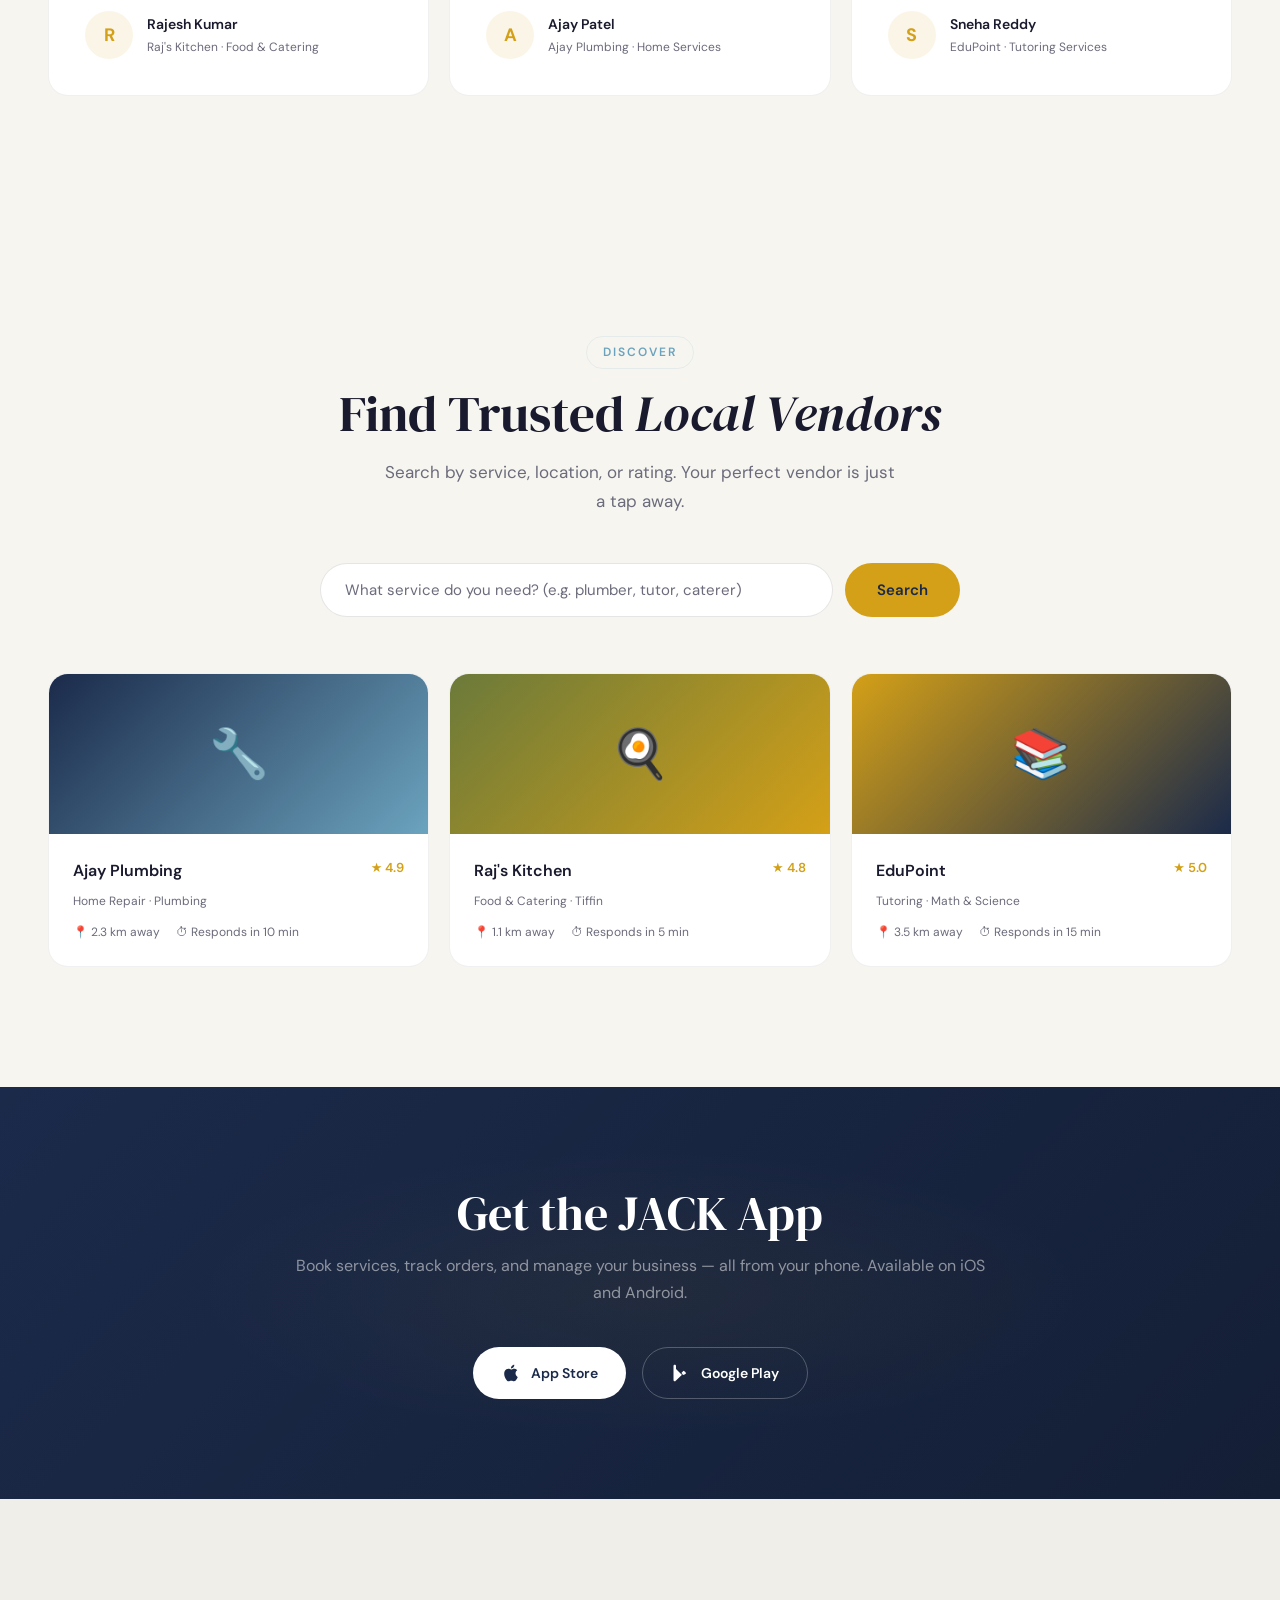
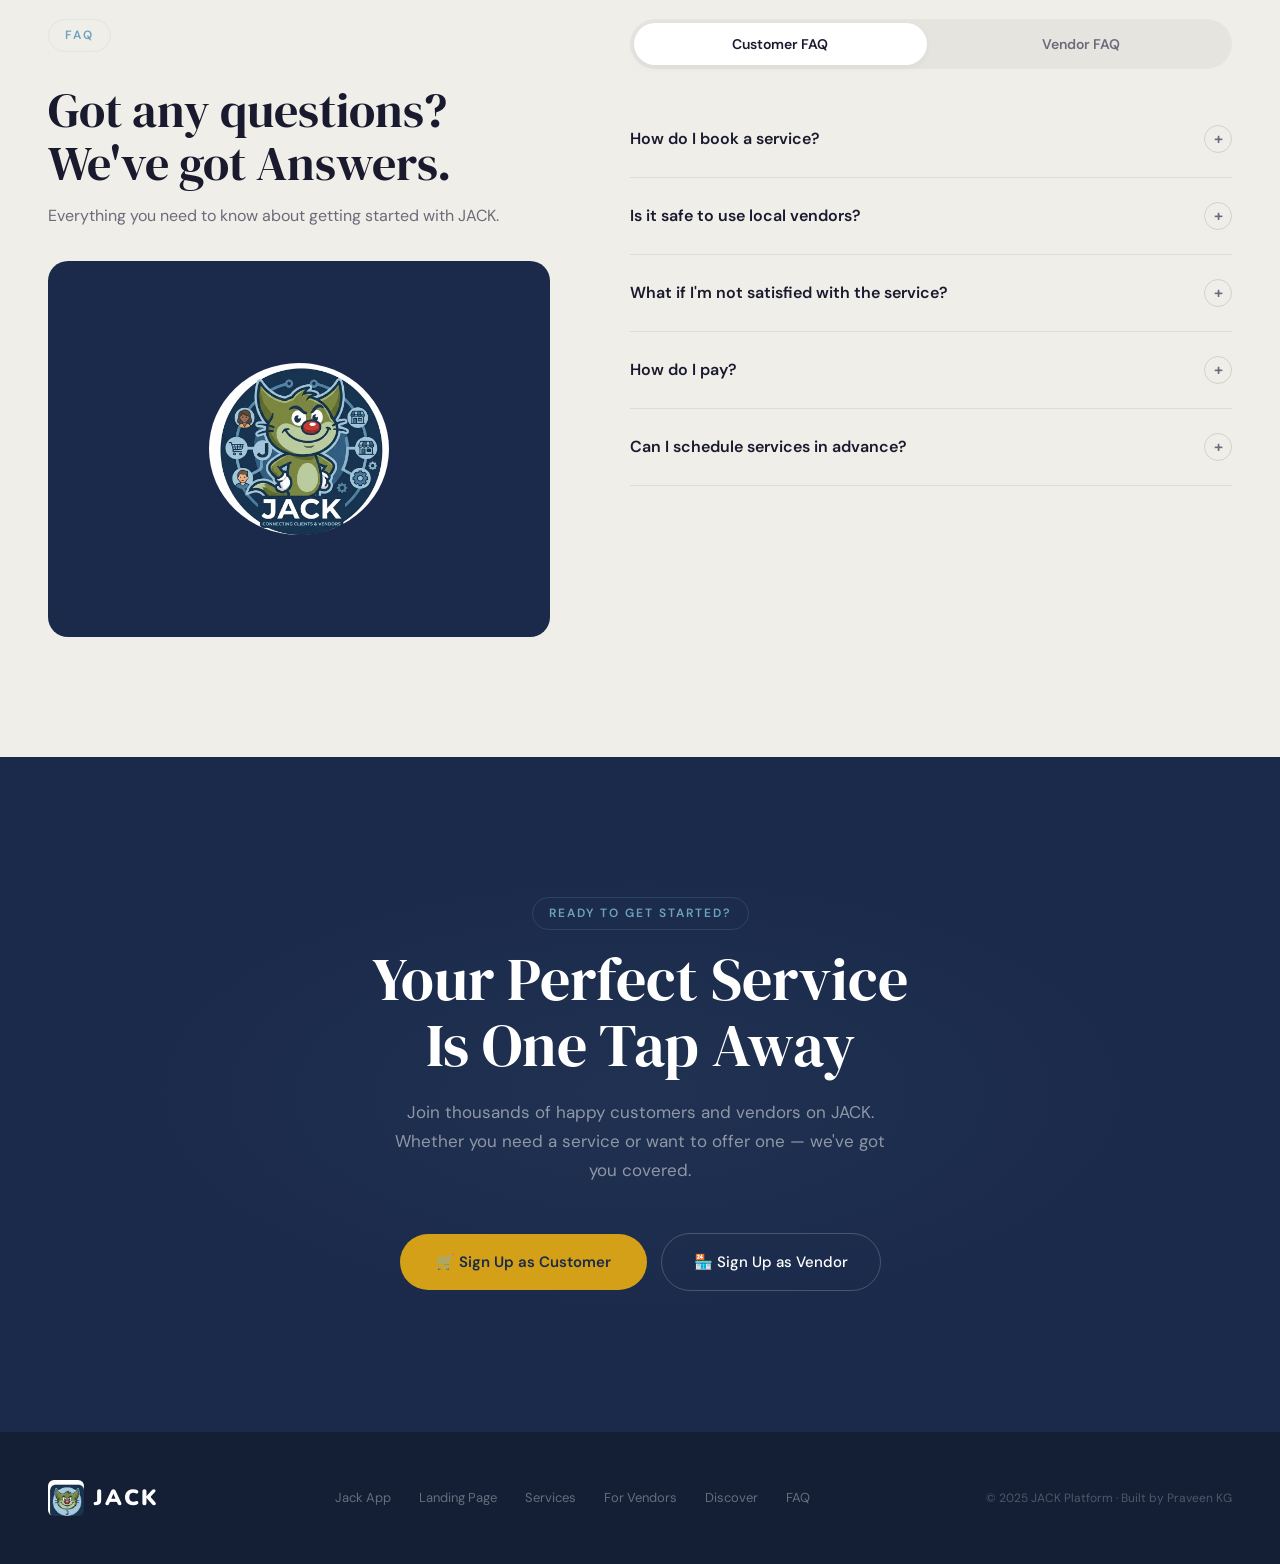
==== commit e65df06f: "Add customer & vendor sign-up flows with mobile OTP verification - signup-customer.html: mobile → OT" ====
--- a/index.html
+++ b/index.html
@@ -23,7 +23,7 @@
       <a href="#discover">Discover</a>
       <a href="#faq">FAQ</a>
     </div>
-    <button class="nav-cta">Download App</button>
+    <a href="signup-customer.html" class="nav-cta">Download App</a>
   </nav>
 
   <!-- HERO -->
@@ -85,8 +85,8 @@
           </button>
         </div>
         <div class="hero-actions">
-          <button class="btn-primary">🛒 Sign Up as Customer</button>
-          <button class="btn-secondary">🏪 Sign Up as Vendor</button>
+          <a href="signup-customer.html" class="btn-primary">🛒 Sign Up as Customer</a>
+          <a href="signup-vendor.html" class="btn-secondary">🏪 Sign Up as Vendor</a>
         </div>
         <div class="hero-trust">
           <div class="hero-trust-avatars">
@@ -607,8 +607,8 @@
       <h2 class="section-title reveal">Your Perfect Service<br>Is One Tap Away</h2>
       <p class="section-sub reveal">Join thousands of happy customers and vendors on JACK. Whether you need a service or want to offer one — we've got you covered.</p>
       <div class="hero-actions reveal" style="justify-content:center">
-        <button class="btn-primary">🛒 Sign Up as Customer</button>
-        <button class="btn-secondary">🏪 Sign Up as Vendor</button>
+        <a href="signup-customer.html" class="btn-primary">🛒 Sign Up as Customer</a>
+        <a href="signup-vendor.html" class="btn-secondary">🏪 Sign Up as Vendor</a>
       </div>
     </div>
   </section>
@@ -632,7 +632,7 @@
   <!-- STICKY CTA -->
   <div class="sticky-cta" id="stickyCta">
     <span class="sticky-cta-text">Find or offer local services on JACK</span>
-    <button class="btn-primary">Get Started</button>
+    <a href="signup-customer.html" class="btn-primary">Get Started</a>
   </div>
 
   <script src="js/main.js"></script>
